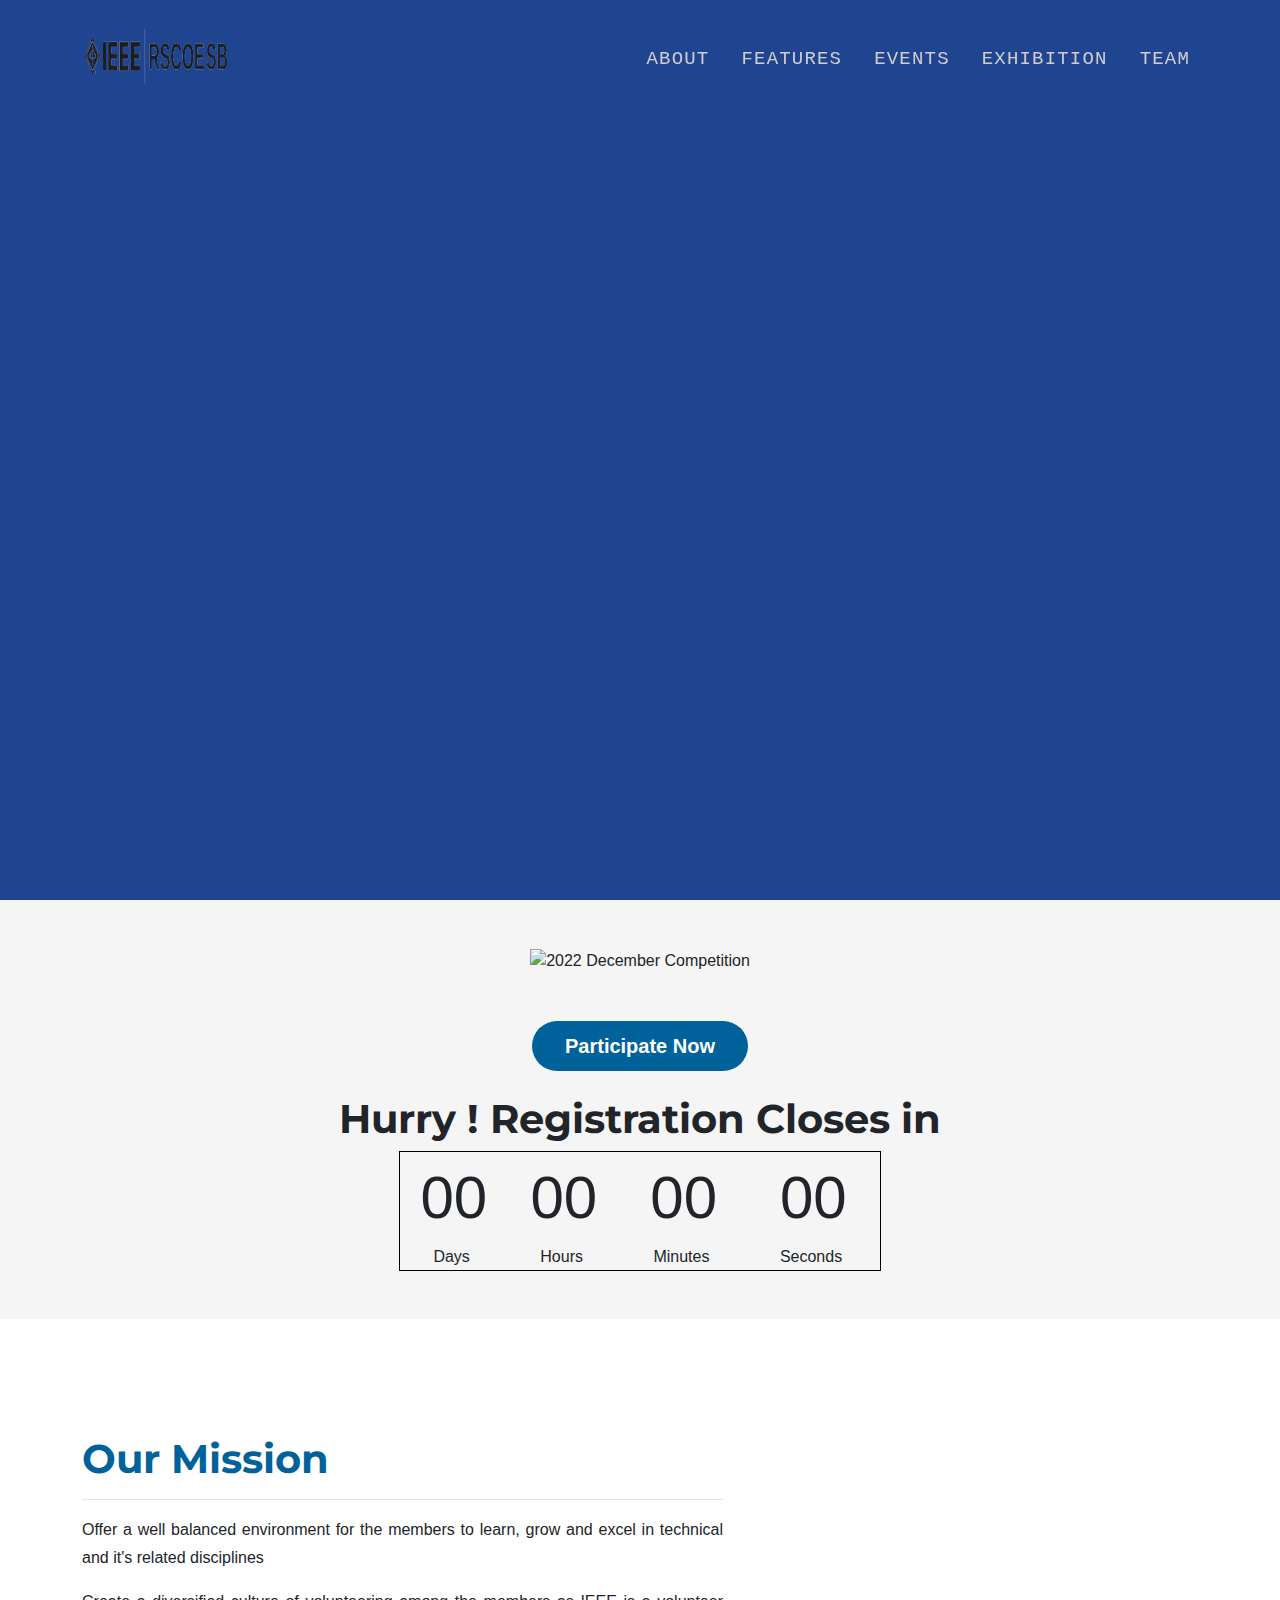
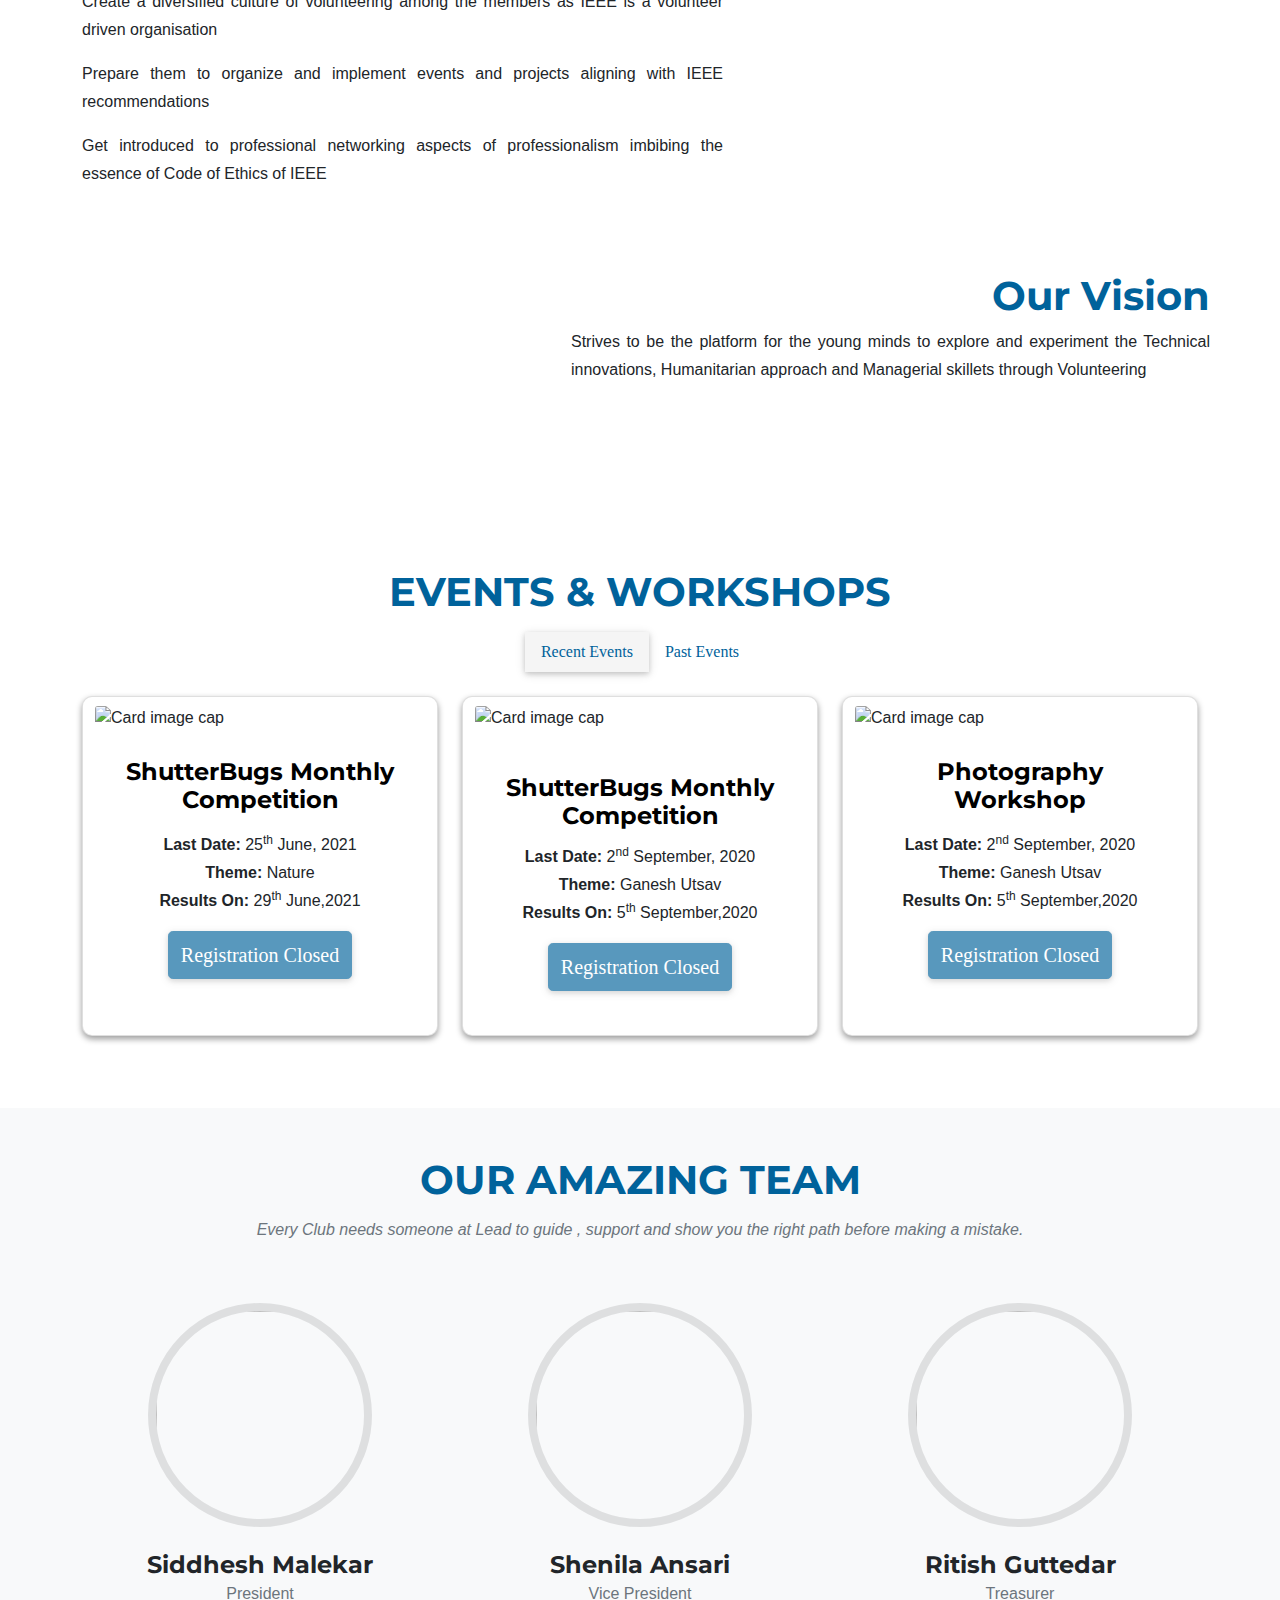
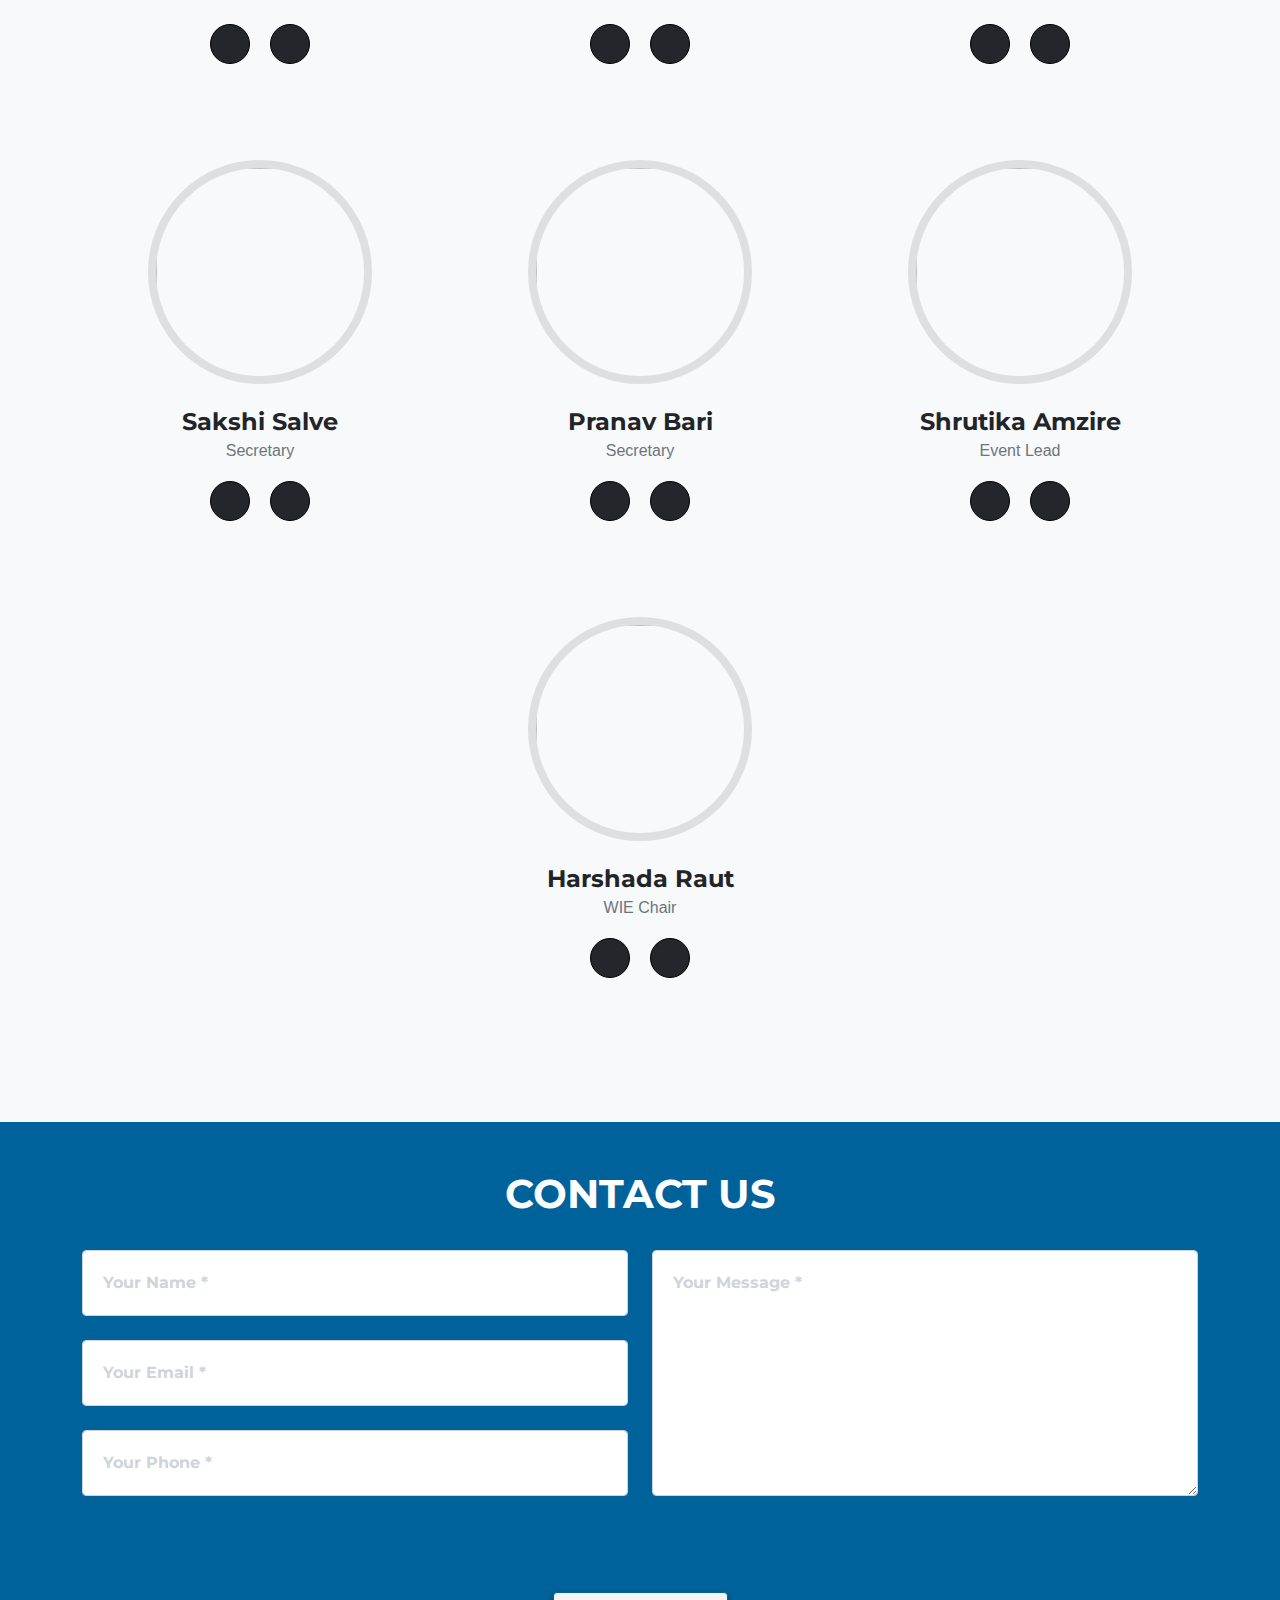
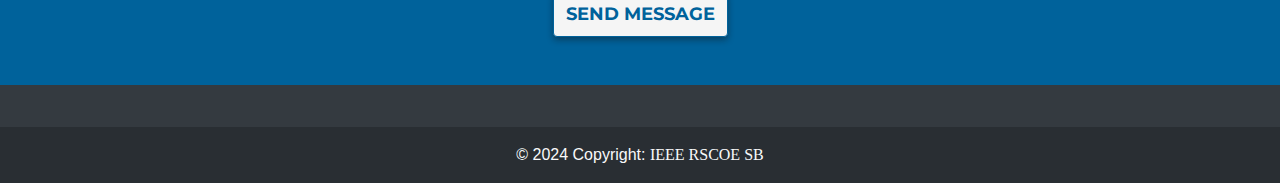
==== index.html @ 5c46b55c "fix: adjusted the partical,logo and the flyer css" ====
<!DOCTYPE html>
<html lang="en">

<head>
  <meta charset="utf-8" />
  <meta http-equiv="X-UA-Compatible" content="IE-edge,chrome=1" />
  <meta name="viewport" content="width=device-width, initial-scale=1.0, maximum-scale=1.0, user-scalable=no" />
  <!--meta name="viewport" content="width=device-width, initial-scale=1, shrink-to-fit=yes" /-->
  <meta name="description" content="" />
  <meta name="author" content="" />
  <title>IEEE RSCOE SB</title>

  <link rel="icon" type="image/x-icon" href="" />
  <!-- Font Awesome icons (free version)-->
  <script src="https://use.fontawesome.com/releases/v5.13.0/js/all.js" crossorigin="anonymous"></script>
  <!-- Google fonts-->
  <link href="https://fonts.googleapis.com/css?family=Montserrat:400,700,900" rel="stylesheet" type="text/css" />
  <!--link href="https://fonts.googleapis.com/css?family=Droid+Serif:400,700,400italic,700italic" rel="stylesheet" type="text/css" /-->
  <!--link href="https://fonts.googleapis.com/css?family=Roboto+Slab:400,100,300,700" rel="stylesheet" type="text/css" /-->
  <!--link href="https://fonts.googleapis.com/css?family=Poppins:100,300,400,700,400italic,700italic" rel='stylesheet' type="text/css" /-->
  <link href="https://fonts.googleapis.com/css?family=Raleway::100,300,400,700,400italic,700italic" rel='stylesheet'>
  <!-- Core theme CSS (includes Bootstrap)-->
  <link href="css/styles.css" rel="stylesheet" />

</head>

<body id="page-top">
  <!-- Navigation-->
  <nav class="navbar navbar-expand-lg navbar-dark fixed-top" id="mainNav">
    <div class="container">
      <div style="">
        <a class="navbar-brand js-scroll-trigger fade-in-left" href="#page-top">
            <img src="assets/img/logos/IEEE_RSCOE_SB_Black.png" alt="SB Logo" style="padding: 0; margin: 0; max-width: 150px; max-height: 60px;" />
        </a>
    </div>
    
    
      <button class="navbar-toggler navbar-toggler-right fade-in-right" type="button" data-toggle="collapse"
        data-target="#navbarResponsive" aria-controls="navbarResponsive" aria-expanded="false"
        aria-label="Toggle navigation">
        Menu
        <i class="fas fa-bars ml-1"></i>
      </button>
      <div class="collapse navbar-collapse fade-in-right" id="navbarResponsive">
        <ul class="navbar-nav text-uppercase ml-auto">
          <li class="nav-item"><a class="nav-link js-scroll-trigger" href="#about">About</a></li>
          <li class="nav-item"><a class="nav-link js-scroll-trigger" href="#features">Features</a></li>
          <li class="nav-item"><a class="nav-link js-scroll-trigger" href="#events">Events</a></li>
          <li class="nav-item"><a class="nav-link js-scroll-trigger" href="gallery.html">Exhibition</a></li>
          <li class="nav-item"><a class="nav-link js-scroll-trigger" href="#team">Team</a></li>
        </ul>
      </div>
    </div>
  </nav>

  <!-- particles.js container -->


  <!-- particles.js lib - https://github.com/VincentGarreau/particles.js -->
  <script src="http://cdn.jsdelivr.net/particles.js/2.0.0/particles.min.js"></script> <!-- stats.js lib -->
  <div id="particles-js" style="width: 100vw; height: 100vh;">
    <!-- This Text will be in the Center of the Homepage and Make Animation plus Responsiveness -->
    <!-- <h2>IEEE RSCOE SB</h2> -->
  </div> <!--stats - count particles -->


  <!-- Masthead-->
  <header class="masthead">
    <div id="carouselExampleIndicators" class="carousel slide" data-ride="carousel" data-interval="5000"
      data-pause="false">
      <!-- <ol class="carousel-indicators">
        <li data-target="#carouselExampleIndicators" data-slide-to="0" class="active"></li>
        <li data-target="#carouselExampleIndicators" data-slide-to="1"></li>
        <li data-target="#carouselExampleIndicators" data-slide-to="2"></li>
        <li data-target="#carouselExampleIndicators" data-slide-to="3"></li> 
      </ol> -->
      <!-- <div class="carousel-inner" role="listbox"> -->
      <!-- Slide One - Set the background image for this slide in the line below -->
      <!-- <div class="carousel-item active" style="background-image: url(assets/img/SLider/WEBSITE\ Nature.png)">
                  <a href="https://www.instagram.com/shutterbugs.mitaoe"><div class="carousel-caption ">
                    <h2 class="display-4"> </h2>
                    <p class="lead"></p>
                    <div class="carousel-button">
                      <div class="vertical-horizontal-center">
                    <a href="https://forms.gle/V9eB2jb3Qw9MkkFr8" target="_blank"><button type="button1" class="btn btn-carousel">Participate Now</button></a>
                  </div> 
                  </div>
                    <p class="lead"></p>
                  </div></a>
                </div> -->
      <!-- Slide Two - Set the background image for this slide in the line below
         -->
      <!-- <div class="carousel-item active" style="background-image: url('assets/img/SLider/Slider\ 2.jpg') ">

          <a href="https://www.instagram.com/p/CE8tThRAcQn">
            <div class="carousel-caption">

              <h2 class="display-4-2"><br></h2>
              <p class="lead-2"></p>
            </div>
          </a>
        </div> -->

      <!-- Slide Three - Set the background image for this slide in the line below -->
      <!-- <div class="carousel-item" style="background-image: url('assets/img/SLider/Slider\ 1.jpg')">
          <div class="carousel-caption ">
            <h2 class="display-4-3"></h2>
            <p class="lead-3"></p>
          </div>
        </div>

       Slide Four - Set the background image for this slide in the line below 
        <div class="carousel-item" style="background-image: url('assets/img/SLider/Slider\ 4.jpg')">
          <div class="carousel-caption ">
            <h2 class="display-4-4"></h2>
            <p class="lead-4"></p>
          </div>
        </div>
      </div> -->
      <!-- <a class="carousel-control-prev" href="#carouselExampleIndicators" role="button" data-slide="prev">
          <span class="carousel-control-prev-icon" aria-hidden="true"></span>
          <span class="sr-only">Previous</span>
        </a>
        <a class="carousel-control-next" href="#carouselExampleIndicators" role="button" data-slide="next">
          <span class="carousel-control-next-icon" aria-hidden="true"></span>
          <span class="sr-only">Next</span>
        </a> -->
      <!-- </div> -->
  </header>
  <!-- DIWALI COMPETITION - -->
  <!-- <section class="page-section fadein" style="background-color:#F5F5F5;">
    <div class="container text-center">
      <h4>Diwali Photography Competition</h4>
      <blockquote style="color:#000000"><q>Capturing the lights of these beautiful nights</q></blockquote>
      <a target="_blank" href="https://forms.gle/6LRMsxZ4y8pJcyGy7"><button data-tf-medium="snippet"
          style="all:unset;font-family:Helvetica,Arial,sans-serif;display:inline-block;max-width:100%;white-space:nowrap;overflow:hidden;text-overflow:ellipsis;background-color:#FED136;color:#000000;font-size:20px;border-radius:25px;padding:0 33px;font-weight:bold;height:50px;cursor:pointer;line-height:50px;text-align:center;margin:0;text-decoration:none;">Participate
          Now</button></a>
    </div>

    <div class="container mt-3 text-center">
      <p>Last Date For Submission: 29th October 2022 </p>
    </div>
  </section> -->
  <!-- 2022 december competition-->
  <section class="page-section fadein" style="background-color:#F5F5F5;">
    <div class="container text-center">
      <img src="assets/img/Events/2022deccomp.png" alt="2022 December Competition" height="60%" width="50%"><br>
      <br><br>
      <a target="_blank" href="https://forms.gle/Yi6DaxUfUUQ7DuLP9"><button data-tf-medium="snippet"
          style="all:unset;font-family:Helvetica,Arial,sans-serif;display:inline-block;max-width:100%;white-space:nowrap;overflow:hidden;text-overflow:ellipsis;background-color:rgba(0, 98, 155);color:white;font-size:20px;border-radius:25px;padding:0 33px;font-weight:bold;height:50px;cursor:pointer;line-height:50px;text-align:center;margin:0;text-decoration:none;">Participate
          Now</button></a>
      <!DOCTYPE html>
      <html>

      <head>
        <title>timer</title>
      </head>

      <body>
        <br><br>
        <center>
          <h1>Hurry ! Registration Closes in</h1>
          <table style="border:1px solid black;text-align:center;">
            <tr style="font-size:60px;">
              <td id="days">
                <center>00</center>
              </td>
              <td id="hours">
                <center>00</center>
              </td>
              <td id="min">
                <center>00</center>
              </td>
              <td id="sec">
                <center>00</center>
              </td>
            </tr>
            <tr>
              <td>
                <center> &ensp;&ensp;&ensp;&ensp;Days &ensp;&ensp;&ensp;&ensp;</center>
              </td>
              <td>
                <center> &ensp;&ensp;&ensp;&ensp;Hours &ensp;&ensp;&ensp;&ensp;</center>
              </td>
              <td>
                <center> &ensp;&ensp;&ensp;&ensp;Minutes &ensp;&ensp;&ensp;&ensp;</center>
              </td>
              <td>
                <center> &ensp;&ensp;&ensp;&ensp;Seconds &ensp;&ensp;&ensp;&ensp;</center>
              </td>
            </tr>
          </table>

        </center>

        <script type="text/javascript">
          var x = new Date();
          var y = x.getTime();
          var t;
          t = x.getTime();
          console.log("Time :- ", t);
          var total = y + t.getTime();
          window.onload = function () {
            count('count');
          }
          function count() {
            var now = new Date();
            var currentTime = now.getTime();

            var diff = total - currentTime;
            var s = Math.floor(diff / 1000);
            var m = Math.floor(s / 60);
            var h = Math.floor(m / 60);
            var d = Math.floor(h / 24);

            h = h % 24;
            m = m % 60;
            s = s % 60;

            h = (h < 10) ? "0" + h : h;
            m = (m < 10) ? "0" + m : m;
            s = (s < 10) ? "0" + s : s;
            d = (d < 10) ? "0" + d : d;

            document.getElementById("days").innerHTML = d;
            document.getElementById("hours").innerHTML = h;
            document.getElementById("min").innerHTML = m;
            document.getElementById("sec").innerHTML = s;
            setTimeout(count, 1000);
          }
          count();
        </script>

      </body>

      </html>
    </div>
  </section>

  <!-- About-->
  <section class="page-section fadein" id="about">
    <div class="container">
      <div class="row">
        <div class="col-md-7">

          <h1 class='text-success'>Our Mission</h1>
          <hr>
          <p>Offer a well balanced environment for the members to learn, grow and excel in technical and it's related
            disciplines</p>
          <p>Create a diversified culture of volunteering among the members as IEEE is a volunteer driven organisation
          </p>
          <p>Prepare them to organize and implement events and projects aligning with IEEE recommendations</p>
          <p>
            Get introduced to professional networking aspects of professionalism imbibing the essence of Code of Ethics
            of IEEE
          </p>
        </div>
        <div class="col-md-5">
          <img class="camera-img" src="assets/img/about/people-and-camera.png" alt="">
        </div>

        <div class="col-md-vission">
          <h1 style="    color: #00629b !important;">Our Vision</h1>
          <hr>
          <p>Strives to be the platform for the young minds to explore and experiment the Technical innovations,
            Humanitarian approach and Managerial skillets through Volunteering</p>
        </div>
        <div class="col-md-vission-pic">
          <img class="camera-img" src="assets/img/about/people-and-camera.png" alt="">
        </div>



      </div>
    </div>
  </section>

  <!--<section class="page-section" id="about">
            <div class="container">
                <div class="text-center">
                    <h2 class="section-heading text-uppercase">About Us</h2>
                    <h3 class="section-subheading text-muted">Lorem ipsum dolor sit amet consectetur.</h3>
                </div>
                <ul class="timeline">
                    <li>
                        <div class="timeline-image"><img class="rounded-circle img-fluid" src="assets/img/about/1.jpg" alt="" /></div>
                        <div class="timeline-panel">
                            <div class="timeline-heading">
                                <h4>2009-2011</h4>
                                <h4 class="subheading">Our Humble Beginnings</h4>
                            </div>
                            <div class="timeline-body"><p class="text-muted">Lorem ipsum dolor sit amet, consectetur adipisicing elit. Sunt ut voluptatum eius sapiente, totam reiciendis temporibus qui quibusdam, recusandae sit vero unde, sed, incidunt et ea quo dolore laudantium consectetur!</p></div>
                        </div>
                    </li>
                    <li class="timeline-inverted">
                        <div class="timeline-image"><img class="rounded-circle img-fluid" src="assets/img/about/2.jpg" alt="" /></div>
                        <div class="timeline-panel">
                            <div class="timeline-heading">
                                <h4>March 2011</h4>
                                <h4 class="subheading">An Agency is Born</h4>
                            </div>
                            <div class="timeline-body"><p class="text-muted">Lorem ipsum dolor sit amet, consectetur adipisicing elit. Sunt ut voluptatum eius sapiente, totam reiciendis temporibus qui quibusdam, recusandae sit vero unde, sed, incidunt et ea quo dolore laudantium consectetur!</p></div>
                        </div>
                    </li>
                    <li>
                        <div class="timeline-image"><img class="rounded-circle img-fluid" src="assets/img/about/3.jpg" alt="" /></div>
                        <div class="timeline-panel">
                            <div class="timeline-heading">
                                <h4>December 2012</h4>
                                <h4 class="subheading">Transition to Full Service</h4>
                            </div>
                            <div class="timeline-body"><p class="text-muted">Lorem ipsum dolor sit amet, consectetur adipisicing elit. Sunt ut voluptatum eius sapiente, totam reiciendis temporibus qui quibusdam, recusandae sit vero unde, sed, incidunt et ea quo dolore laudantium consectetur!</p></div>
                        </div>
                    </li>
                    <li class="timeline-inverted">
                        <div class="timeline-image"><img class="rounded-circle img-fluid" src="assets/img/about/4.jpg" alt="" /></div>
                        <div class="timeline-panel">
                            <div class="timeline-heading">
                                <h4>July 2014</h4>
                                <h4 class="subheading">Phase Two Expansion</h4>
                            </div>
                            <div class="timeline-body"><p class="text-muted">Lorem ipsum dolor sit amet, consectetur adipisicing elit. Sunt ut voluptatum eius sapiente, totam reiciendis temporibus qui quibusdam, recusandae sit vero unde, sed, incidunt et ea quo dolore laudantium consectetur!</p></div>
                        </div>
                    </li>
                    <li class="timeline-inverted">
                        <div class="timeline-image">
                            <h4>
                                Be Part
                                <br />
                                Of Our
                                <br />
                                Story!
                            </h4>
                        </div>
                    </li>
                </ul>
            </div>
        </section>-->


  <!-- Events and Workshops-->
  <section class="page-section" id="events">
    <div class="container">
      <div class="text-center">
        <h2 class="section-heading text-uppercase">events & workshops</h2>
        <!-- If you add some heading -->
      </div>


      <ul class="nav justify-content-center md-pills pills-secondary">
        <!-- <li class="nav-item">
              <a class="nav-link active" data-toggle="tab" href="#panel11" role="tab">Trending Events</a>
            </li> -->
        <li class="nav-item">
          <a class="nav-link active" data-toggle="tab" href="#panel12" role="tab">Recent Events</a>
        </li>
        <li class="nav-item">
          <a class="nav-link" data-toggle="tab" href="#panel13" role="tab">Past Events</a>
        </li>
      </ul>

      <!-- <ul class="nav justify-content-center md-pills  pills-peach-gradient">
            <li class="nav-item">
              <a class="nav-link active" data-toggle="tab" href="#panel40" role="tab">Blogger</a>
            </li>
            <li class="nav-item">
              <a class="nav-link" data-toggle="tab" href="#panel41" role="tab">Designer</a>
            </li>
            <li class="nav-item">
              <a class="nav-link" data-toggle="tab" href="#panel42" role="tab">Photographer</a>
            </li> -->

      <!-- Tab panels -->
      <div class="tab-content pt-0">
        <!-- TODO Add On Going Events Here -->
        <!--Panel 1-->
        <!-- <div class="tab-pane fade in show active " id="panel11" role="tabpanel">
                <br>
              <div class="card mb-3" >
                <div class="row no-gutters">
                  <div class="col-md-6">
                    <img src="assets/img/Events/THEME-NATURE.jpg" class="card-img" alt="...">
                  </div>
                  <div class="col-md-6">
                    <div class="card-body">
                      <h2 class="card-title text-uppercase"><strong> ShutterBugs Monthly Competition <br> </strong></h2>
                      <p></p>
                      <p class="card-text-events" style="text-align: center;"> <h4><b>Theme: Nature</b></h4><br>Hola Photography Enthusiasts!
                        Hope you all are safe, but everyone's definitely feeling bored with current monotonous life. 
                        We, Shutterbugs MITAOE Club bring you a  theme based photography competition themed "NATURE"<br><br>
                        <b>Rules for Participating :</b><br>
                        
                        1. Photo(s) must be clicked by you.<br>
                        2. Try not to copy anyone else's concept / idea.<br>
                        3. Maximum 2 entries are allowed<br>
                        4. The picture submitted by the participant should be more than 1MB.<br>
                        5. You can use any post processing software like Adobe Lightroom ( PC / Mobile ), Snapseed, PicsArt etc.<br>
                        6. MANIPULATION OF THE PICTURE WITH EXTRA PNGs OR ANYTHING SIMILAR TO IT IS PROHIBITED.<br>
                        7. The Last date for submitting the photographs is 25th July, 2021 till 11:59 PM.<br>
                        8. If you fail to comply with the rules mentioned above, your entry will be disqualified from the competition. <br><br>  </p>
                      <p class="card-text-events">
                          <p></p>
                          <strong> Last Date:</strong> 25<sup>th</sup> June, 2021<br>
                          <strong>Theme:</strong> Ganesh Utsav<br>
                        <strong>Results On:</strong> 29<sup>th</sup> June,2021 <br>
                        <p></p>
                      </p>
                        <a href="https://forms.gle/V9eB2jb3Qw9MkkFr8" class="btn btn-primary btn-lg float-center disabled">Registration Closed</a><br>
                        
                    </div>
                  </div>
                </div>
              </div>
            </div> -->


        <!--Panel 2-->
        <div class="tab-pane fade in show active" id="panel12" role="tabpanel">
          <br>
          <!-- Card deck -->
          <div class="card-deck">

            <div class="card mb-4">

              <!--Card image-->
              <div class="view overlay">
                <img class="card-img-top" src="assets/img/Events/THEME-NATURE.jpg" alt="Card image cap">
                <a href="#!">
                  <div class="mask rgba-white-slight"></div>
                </a>
              </div>

              <!--Card content-->
              <div class="card-body">

                <!--Title-->
                <h4 class="card-title text-center">ShutterBugs Monthly Competition</h4>
                <!--Text-->
                <p>
                <p class="card-texts text-center"><strong> Last Date:</strong> 25<sup>th</sup> June, 2021<br>
                  <strong>Theme:</strong> Nature <br>
                  <strong>Results On:</strong> 29<sup>th</sup> June,2021 <br>
                </p>
                <p></p>
                <p><a href="link" class="btn btn-primary btn-lg float-center disabled">Registration Closed</a>
                  <!--<a href="" target="_blank" class="button">Register</a>-->
                </p>
              </div>

            </div>

            <!-- Card -->
            <div class="card mb-4">

              <!--Card image-->
              <div class="view overlay">
                <img class="card-img-top" src="assets/img/Events/Ganpati Utsav Flyer.jpg" alt="Card image cap">
                <a href="#!">
                  <div class="mask rgba-white-slight"></div>
                </a>
              </div>

              <!--Card content-->
              <div class="card-body">

                <!--Title-->
                <p>

                </p>
                <h4 class="card-title text-center">ShutterBugs Monthly Competition</h4>
                <!--Text-->
                <p class="card-texts text-center"><strong> Last Date:</strong> 2<sup>nd</sup> September, 2020<br>
                  <strong>Theme:</strong> Ganesh Utsav <br>
                  <strong>Results On:</strong> 5<sup>th</sup> September,2020 <br>
                </p>
                <p></p>
                <p><a href="link" class="btn btn-primary btn-lg float-center disabled">Registration Closed</a>
                  <!--<a href="" target="_blank" class="button">Register</a>-->
                </p>
                <!-- Provides extra visual weight and identifies the primary action in a set of buttons -->

              </div>

            </div>
            <!-- Card -->

            <!-- Card -->
            <div class="card mb-4">

              <!--Card image-->
              <div class="view overlay">
                <img class="card-img-top" src="assets/img/Events/MINIWORKSHOP123.jpg" alt="Card image cap">
                <a href="#!">
                  <div class="mask rgba-white-slight"></div>
                </a>
              </div>

              <!--Card content-->
              <div class="card-body">

                <!--Title-->
                <h4 class="card-title text-center">Photography Workshop</h4>
                <!--Text-->
                <p>
                <p class="card-texts text-center"><strong> Last Date:</strong> 2<sup>nd</sup> September, 2020<br>
                  <strong>Theme:</strong> Ganesh Utsav <br>
                  <strong>Results On:</strong> 5<sup>th</sup> September,2020 <br>
                </p>
                <p></p>
                <p><a href="link" class="btn btn-primary btn-lg float-center disabled">Registration Closed</a>
                  <!--<a href="" target="_blank" class="button">Register</a>-->
                </p>
              </div>

            </div>

          </div>
          <!-- Card deck -->

        </div>
        <!--/.Panel 2-->

        <!--Panel 3-->
        <div class="tab-pane fade" id="panel13" role="tabpanel">
          <br>
          <!-- Card deck -->
          <div class="card-deck">

            <!-- Card -->
            <div class="card mb-4">

              <!--Card image-->
              <div class="view overlay">
                <img class="card-img img-fluid" src="assets/img/Events/Ganpati Utsav Flyer.jpg" alt="Card image cap">
                <a href="#!">
                  <div class="mask rgba-white-slight"></div>
                </a>
              </div>

              <!--Card content-->
              <div class="card-body">

                <!--Title-->
                <p>

                </p>
                <h4 class="card-title text-center">ShutterBugs Monthly Competition</h4>
                <!--Text-->
                <p class="card-text text-center"><strong> Last Date:</strong> 2<sup>nd</sup> September, 2020<br>
                  <strong>Theme:</strong> Ganesh Utsav <br>
                  <strong>Results On:</strong> 5<sup>th</sup> September,2020 <br>
                </p>
                <p></p>
                <p><a href="link" class="btn btn-primary btn-lg float-center disabled">Registration Closed</a>
                  <!--<a href="" target="_blank" class="button">Register</a>-->
                </p>
                <!-- Provides extra visual weight and identifies the primary action in a set of buttons -->

              </div>

            </div>


            <!-- Card -->
            <div class="card mb-4">

              <!--Card image-->
              <div class="view overlay">
                <img class="card-img-top" src="assets/img/Events/MINIWORKSHOP123.jpg" alt="Card image cap">
                <a href="#!">
                  <div class="mask rgba-white-slight"></div>
                </a>
              </div>

              <!--Card content-->
              <div class="card-body">

                <!--Title-->
                <h4 class="card-title text-center">Photography Workshop</h4>
                <!--Text-->
                <p>
                <p class="card-text text-center"><strong> Last Date:</strong> 2<sup>nd</sup> September, 2020<br>
                  <strong>Theme:</strong> Ganesh Utsav <br>
                  <strong>Results On:</strong> 5<sup>th</sup> September,2020 <br>
                </p>
                <p></p>
                <p><a href="link" class="btn btn-primary btn-lg float-center disabled">Registration Closed</a>
                  <!--<a href="" target="_blank" class="button">Register</a>-->
                </p>
              </div>

            </div>
            <!-- Card -->

            <!-- Card -->
            <div class="card mb-4">

              <!--Card image-->
              <div class="view overlay">
                <img class="card-img-top" src="assets/img/Events/sb-marathi-competition231456897654321654789546321.jpg"
                  alt="Card image cap">
                <a href="#!">
                  <div class="mask rgba-white-slight"></div>
                </a>
              </div>

              <!--Card content-->
              <div class="card-body">

                <!--Title-->
                <h4 class="card-title text-center">Mai Marathi</h4>
                <!--Text-->
                <p class="card-text text-center"><strong> Last Date:</strong> 2<sup>nd</sup> September, 2020<br>
                  <strong>Theme:</strong> Ganesh Utsav <br>
                  <strong>Results On:</strong> 5<sup>th</sup> September,2020 <br>
                </p>
                <p></p>
                <p><a href="link" class="btn btn-primary btn-lg float-center disabled">Registration Closed</a>
                  <!--<a href="" target="_blank" class="button">Register</a>-->
                </p>

              </div>

            </div>
            <!-- Card -->

          </div>
          <!-- Card deck -->

        </div>
        <!--/.Panel 3-->






        <!--<div class="row text-center">
                    <div class="col-md-4">
                        <span class="fa-stack fa-4x">
                            <i class="fas fa-circle fa-stack-2x text-primary"></i>
                            <i class="fas fa-shopping-cart fa-stack-1x fa-inverse"></i>
                        </span>
                        <h4 class="my-3">E-Commerce</h4>
                        <p class="text-muted">Lorem ipsum dolor sit amet, consectetur adipisicing elit. Minima maxime quam architecto quo inventore harum ex magni, dicta impedit.</p>
                    </div>
                    <div class="col-md-4">
                        <span class="fa-stack fa-4x">
                            <i class="fas fa-circle fa-stack-2x text-primary"></i>
                            <i class="fas fa-laptop fa-stack-1x fa-inverse"></i>
                        </span>
                        <h4 class="my-3">Responsive Design</h4>
                        <p class="text-muted">Lorem ipsum dolor sit amet, consectetur adipisicing elit. Minima maxime quam architecto quo inventore harum ex magni, dicta impedit.</p>
                    </div>
                    <div class="col-md-4">
                        <span class="fa-stack fa-4x">
                            <i class="fas fa-circle fa-stack-2x text-primary"></i>
                            <i class="fas fa-lock fa-stack-1x fa-inverse"></i>
                        </span>
                        <h4 class="my-3">Web Security</h4>
                        <p class="text-muted">Lorem ipsum dolor sit amet, consectetur adipisicing elit. Minima maxime quam architecto quo inventore harum ex magni, dicta impedit.</p>
                    </div>
                </div>
            </div>
        </section>-->
      </div>
  </section>

  <!-- Exibhition--
         <div class="py-5">
            <div class="container">
                <div class="row">
                    <div class="col-md-3 col-sm-6 my-3">
                        <a href="#!"><img class="img-fluid d-block mx-auto" src="assets/img/logos/envato.jpg" alt="" /></a>
                    </div>
                    <div class="col-md-3 col-sm-6 my-3">
                        <a href="#!"><img class="img-fluid d-block mx-auto" src="assets/img/logos/designmodo.jpg" alt="" /></a>
                    </div>
                    <div class="col-md-3 col-sm-6 my-3">
                        <a href="#!"><img class="img-fluid d-block mx-auto" src="assets/img/logos/themeforest.jpg" alt="" /></a>
                    </div>
                    <div class="col-md-3 col-sm-6 my-3">
                        <a href="#!"><img class="img-fluid d-block mx-auto" src="assets/img/logos/creative-market.jpg" alt="" /></a>
                    </div>
                </div>
            </div>
        </div>-->

  <!-- Team-->
  <section class="page-section bg-light" id="team">
    <div class="container">
      <div class="text-center">
        <h2 class="section-heading text-uppercase">Our Amazing Team</h2>
        <h3 class="section-subheading text-muted">Every Club needs someone at Lead to guide , support and show you
          the
          right path before making a mistake.</h3>
      </div>
      <div class="row">
        <div class="col-lg-4">
          <div class="team-member">
            <img class="mx-auto rounded-circle" src="assets/img/team/siddhesh_1.jpg" alt="" />
            <h4>Siddhesh Malekar</h4>
            <p class="text-muted">President</p>
            <a class="btn btn-dark btn-social mx-2"
              href="https://www.linkedin.com/in/siddhesh-malekar-516b6221b?utm_source=share&utm_campaign=share_via&utm_content=profile&utm_medium=android_app"><i
                class="fab fa-linkedin-in"></i></a>
            <a class="btn btn-dark btn-social mx-2"
              href="https://www.instagram.com/siddhesh7531?igsh=dTV3MmNweG5mbWEw"><i class="fab fa-instagram"></i></a>
          </div>
        </div>
        <div class="col-lg-4">
          <div class="team-member">
            <!-- president -->
            <img class="mx-auto rounded-circle" src="assets/img/team/Shenila_1.png" alt="" />
            <h4>Shenila Ansari</h4>
            <p class="text-muted">Vice President</p>
            <a class="btn btn-dark btn-social mx-2"
              href="https://www.instagram.com/shenilaaaa?igsh=MXYxbXQ2aTRhZzUwcw=="><i class="fab fa-instagram"></i></a>

            <a class="btn btn-dark btn-social mx-2"
              href="https://www.linkedin.com/in/shenila-ansari-652b24250?utm_source=share&utm_campaign=share_via&utm_content=profile&utm_medium=android_app"><i
                class="fab fa-linkedin-in"></i></a>
          </div>
        </div>

        <div class="col-lg-4">
          <div class="team-member">
            <!-- vice president -->
            <img class="mx-auto rounded-circle" src="assets/img/team/Ritish_1.jpg" alt="" />
            <h4>Ritish Guttedar</h4>
            <p class="text-muted">Treasurer</p>

            <a class="btn btn-dark btn-social mx-2" href="https://www.instagram.com/rbguttedar?igsh=bG10MjF4YTAyYXY2"><i
                class="fab fa-instagram"></i></a>

            <a class="btn btn-dark btn-social mx-2"
              href="https://www.linkedin.com/in/rbguttedar?utm_source=share&utm_campaign=share_via&utm_content=profile&utm_medium=android_app"><i
                class="fab fa-linkedin-in"></i></a>
          </div>
        </div>
      </div>
      <div class="row">
        <div class="col-lg">
          <div class="team-member">
            <!-- Treasurer -->
            <img class="mx-auto rounded-circle" src="assets/img/team/Sakshi_1.png" alt="" />
            <h4>Sakshi Salve</h4>
            <p class="text-muted">Secretary</p>

            <a class="btn btn-dark btn-social mx-2"
              href="https://www.linkedin.com/in/sakshi-salve?utm_source=share&utm_campaign=share_via&utm_content=profile&utm_medium=android_app"><i
                class="fab fa-linkedin-in"></i></a>

            <a class="btn btn-dark btn-social mx-2"
              href="https://www.instagram.com/s_sakshiiii_?igsh=MTQ5cW9kNTFqZ3l2aQ=="><i
                class="fab fa-instagram"></i></a>

          </div>
        </div>
        <div class="col-lg">
          <div class="team-member">
            <!-- Secretary -->
            <img class="mx-auto rounded-circle" src="assets/img/team/Pranav_1.png" alt="" />
            <h4>Pranav Bari</h4>
            <p class="text-muted">Secretary</p>
            <a class="btn btn-dark btn-social mx-2"
              href="https://www.instagram.com/pranavbari9797?utm_source=qr&igsh=NHFnOHZpbWY1bXY3"><i
                class="fab fa-instagram"></i></a>

            <a class="btn btn-dark btn-social mx-2"
              href="https://www.linkedin.com/in/pranav-bari-5a4156200?utm_source=share&utm_campaign=share_via&utm_content=profile&utm_medium=android_app"><i
                class="fab fa-linkedin-in"></i></a>
          </div>
        </div>

        <div class="col-lg">
          <div class="team-member">
            <!-- Secretary -->
            <img class="mx-auto rounded-circle" src="assets/img/team/Shrutika_1.png" alt="" />
            <h4>Shrutika Amzire</h4>
            <p class="text-muted">Event Lead</p>
            <a class="btn btn-dark btn-social mx-2" href="https://www.instagram.com/shrutika_amzire/"><i
                class="fab fa-instagram"></i></a>

            <a class="btn btn-dark btn-social mx-2"
              href="https://www.linkedin.com/in/shrutika-amzire-128387249?utm_source=share&utm_campaign=share_via&utm_content=profile&utm_medium=android_app"><i
                class="fab fa-linkedin-in"></i></a>

          </div>
        </div>
      </div>
      <div class="row">
        <div class="col-lg">
          <div class="team-member">
            <!-- Event Lead-->
            <img class="mx-auto rounded-circle" src="assets/img/team/Harshda_1.jpg" alt="" />
            <h4>Harshada Raut</h4>
            <p class="text-muted">WIE Chair</p>
            <a class="btn btn-dark btn-social mx-2" href="https://www.instagram.com/a_jpeg_soul/"><i
                class="fab fa-instagram"></i></a>

            <a class="btn btn-dark btn-social mx-2"
              href="https://www.linkedin.com/in/harshada-raut-a643aa251?utm_source=share&utm_campaign=share_via&utm_content=profile&utm_medium=android_app"><i
                class="fab fa-linkedin-in"></i></a>
          </div>
        </div>


        <!-- // EXTRA MEMBERS  
        If you want to add member then this comment will be uncomment
          <div class="col-lg">
            <div class="team-member">
            
              <img class="mx-auto rounded-circle" src="new/Aditya_Goutam1.jpg" alt="" />
              <h4>Harshada Raut</h4>
              <p class="text-muted">WIE Chair</p>
              <a class="btn btn-dark btn-social mx-2" href="https://www.instagram.com/a_jpeg_soul/"><i
                  class="fab fa-instagram"></i></a>

              <a class="btn btn-dark btn-social mx-2"
                href="https://www.linkedin.com/in/harshada-raut-a643aa251?utm_source=share&utm_campaign=share_via&utm_content=profile&utm_medium=android_app"><i
                  class="fab fa-linkedin-in"></i></a>
            </div>
          </div>
        </div>

      <div class="row">
        <div class="col-lg">
          <div class="team-member">

            <img class="mx-auto rounded-circle" src="new/Ruchish_Pakhare.jpg" alt="" />
            <h4>Ruchish</h4>
            <p class="text-muted">Graphics Designer</p>
            <a class="btn btn-dark btn-social mx-2" href="https://www.instagram.com/ruchishpakhare/"><i
                class="fab fa-instagram"></i></a>
            <a class="btn btn-dark btn-social mx-2" href="https://in.linkedin.com/in/ruchish-pakhare-605374219"><i
                class="fab fa-linkedin-in"></i></a>
          </div>
        </div>
        <div class="col-lg">
          <div class="team-member">

            <img class="mx-auto rounded-circle" src="new/Jenish_Panchal.jpg" alt="" />
            <h4>Jenish Panchal</h4>
            <p class="text-muted">Social Media Manager</p>
            <a class="btn btn-dark btn-social mx-2" href="https://www.instagram.com/jenishh11/"><i
                class="fab fa-instagram"></i></a>
          </div>
        </div>
      </div>
      <div class="row">
        <div class="col-lg">
          <div class="team-member">
            <img class="mx-auto rounded-circle" src="new/Vedant_Lachake1.jpeg" alt="VedantLachake" />
            <h4>Vedant Lachake</h4>
            <p class="text-muted">Mentor</p>
            <a class="btn btn-dark btn-social mx-2" href="https://twitter.com/lachake_vedant?s=09"><i
                class="fab fa-twitter"></i></a>
            <a class="btn btn-dark btn-social mx-2" href="https://www.behance.net/vedantlachake"><i
                class="fab fa-behance"></i></a>
            <a class="btn btn-dark btn-social mx-2" href="https://www.instagram.com/_magic.lens/"><i
                class="fab fa-instagram"></i></a>
          </div>
        </div>
        <div class="col-lg">
          <div class="team-member">
            <img class="mx-auto rounded-circle" src="assets/img/team/Rutwik.jpg" alt="" />
            <h4>Rutwik Deshmukh</h4>
            <p class="text-muted">Mentor</p>
            <a class="btn btn-dark btn-social mx-2" href="https://twitter.com/__rutwik?s=09"><i
                class="fab fa-twitter"></i></a>
            <a class="btn btn-dark btn-social mx-2" href="https://www.facebook.com/rutwik.deshmukh.16"><i
                class="fab fa-facebook-f"></i></a>
            <a class="btn btn-dark btn-social mx-2" href="https://instagram.com/rutwinkk/"><i
                class="fab fa-instagram"></i></a>
          </div>
        </div>
      </div> -->

        <!-- <div class="row">
        <div class="col-lg-8 mx-auto text-center">
          <p class="large text-muted"> The Club has got amazing photographer as well as faculty coordinator Mr. Amol
            Kapse . He has been constantly supportive since the founding of the Club.
          </p>
        </div>
      </div> -->

  </section>


  <!-- Contact -->
  <section class="page-section" id="contact">
    <div class="container">
      <div class="text-center">
        <h2 class="section-heading text-uppercase" style="color: white;">Contact Us</h2>

      </div>
      <form id="contactForm" action="mailto:harshalbhangale90@gmail.com" method="post" enctype="text/plain">
        <div class="row align-items-stretch mb-5">
          <div class="col-md-6">
            <div class="form-group">
              <input class="form-control" id="name" type="text" placeholder="Your Name *" required="required"
                data-validation-required-message="Please enter your name." />
              <p class="help-block text-danger"></p>
            </div>
            <div class="form-group">
              <input class="form-control" id="email" type="email" placeholder="Your Email *" required="required"
                data-validation-required-message="Please enter your email address." />
              <p class="help-block text-danger"></p>
            </div>
            <div class="form-group mb-md-0">
              <input class="form-control" id="phone" type="tel" placeholder="Your Phone *" required="required"
                data-validation-required-message="Please enter your phone number." />
              <p class="help-block text-danger"></p>
            </div>
          </div>
          <div class="col-md-6">
            <div class="form-group form-group-textarea mb-md-0">
              <textarea class="form-control" id="message" placeholder="Your Message *" required="required"
                data-validation-required-message="Please enter a message."></textarea>
              <p class="help-block text-danger"></p>
            </div>
          </div>
        </div>
        <div class="text-center">
          <div id="success"></div>
          <button class="btn btn-primary btn-xl text-uppercase" id="sendMessageButton" type="submit">Send
            Message</button>
        </div>
      </form>
    </div>
  </section>
  <!-- Footer-->
  <!-- <footer class="footer py-3 badge-dark">
    <div class="container">
      <div class="footrow">
        <div class="align-items-center">
          <div class="col-lg my-3 my-lg-0">
            <a class="btn btn-light btn-social mx-2" href="https://twitter.com/shutterbugsclub"><i
                class="fab fa-twitter"></i></a>

            <a class="btn btn-light btn-social mx-2"
              href="https://instagram.com/shutterbugs.mitaoe?igshid=qz6qbqw9c4p3"><i class="fab fa-instagram"></i></a>
            <a class="btn btn-light btn-social mx-2" href="https://www.youtube.com/channel/UC0QlgWQuo-bIJkvywyglZNw"><i
                class="fab fa-youtube"></i></a>
            <a class="btn btn-light btn-social mx-2" href="https://www.linkedin.com/company/shutterbugspc"><i
                class="fab fa-linkedin-in"></i></a>
            <a class="btn btn-light btn-social mx-2" href="https://t.me/joinchat/PTpYkRxznyCTJ87eNN0e7g"><i
                class="fab fa-telegram-plane"></i></a>
          </div>
        </div>
        <div class="col-lg pb-1">Copyright © ShutterBug MITAOE 2021</div>
      </div>
    </div>
  </footer> -->

  <footer class="text-center text-white" style="background-color: #343a40">
    <!-- Grid container -->
    <div class="container pt-2">
      <!-- Section: Social media -->
      <section class="mb-2" style="padding: 0;">
        <!-- Instagram -->
        <a class="btn btn-link btn-floating btn-lg text-light m-1" style="    font-size: 22px;
        color: white;"
          href="https://www.instagram.com/rscoe_ieee_sb?utm_source=ig_web_button_share_sheet&igsh=ZDNlZDc0MzIxNw%3D%3D"
          role="button" data-mdb-ripple-color="dark"><i class="fab fa-instagram"></i></a>

        <!-- Telegram // TO DO -->
        <a class="btn btn-link btn-floating btn-lg text-light m-1" style="    font-size: 22px;
        color: white;" href="https://t.me/joinchat/PTpYkRxznyCTJ87eNN0e7g" role="button"
          data-mdb-ripple-color="dark"><i class="fab fa-telegram-plane"></i></a>

        <!-- YouTube -->
        <a class="btn btn-link btn-floating btn-lg text-light m-1" style="    font-size: 22px;
        color: white;" href="https://www.youtube.com/@IEEE_RSCOE_SB" role="button" data-mdb-ripple-color="dark"><i
            class="fab fa-youtube"></i></a>

        <!-- Twitter // TO DO -->
        <a class="btn btn-link btn-floating btn-lg text-light m-1" style="    font-size: 22px;
        color: white;" href="https://twitter.com/shutterbugsclub" role="button" data-mdb-ripple-color="dark"><i
            class="fab fa-twitter"></i></a>

        <!-- Linkedin -->
        <a class="btn btn-link btn-floating btn-lg text-light m-1" style="    font-size: 22px;
        color: white;" href="https://www.linkedin.com/company/ieee-rscoe/" role="button"
          data-mdb-ripple-color="dark"><i class="fab fa-linkedin-in"></i></a>

      </section>
      <!-- Section: Social media -->
    </div>
    <!-- Grid container -->

    <!-- Copyright -->
    <div class="text-center text-light p-3" style="background-color: rgba(0, 0, 0, 0.2);">
      © 2024 Copyright:
      <a class="text-light" href="https://shutterbugsmitaoe.github.io/">IEEE RSCOE SB</a>
    </div>
    <!-- Copyright -->
  </footer>


  <!-- Bootstrap core JS-->
  <script src="https://cdnjs.cloudflare.com/ajax/libs/jquery/3.5.1/jquery.min.js"></script>
  <script src="https://stackpath.bootstrapcdn.com/bootstrap/4.5.0/js/bootstrap.bundle.min.js"></script>
  <!-- Third party plugin JS-->
  <script src="https://cdnjs.cloudflare.com/ajax/libs/jquery-easing/1.4.1/jquery.easing.min.js"></script>
  <!-- Contact form JS-->
  <script src="assets/mail/jqBootstrapValidation.js"></script>
  <script src="assets/mail/contact_me.js"></script>
  <!-- Core theme JS-->
  <script src="js/scripts.js"></script>
</body>

</html>
---- css/styles.css ----
@charset "UTF-8";

/*
* Start Bootstrap - Agency v6.0.2 (https://startbootstrap.com/template-overviews/agency)
* Copyright 2013-2020 Start Bootstrap
* Licensed under MIT (https://github.com/StartBootstrap/startbootstrap-agency/blob/master/LICENSE)
*/
/*
 * Bootstrap v4.5.0 (https://getbootstrap.com/)
 * Copyright 2011-2020 The Bootstrap Authors
 * Copyright 2011-2020 Twitter, Inc.
 * Licensed under MIT (https://github.com/twbs/bootstrap/blob/master/LICENSE)
 */
:root {
  --blue: #007bff;
  --indigo: #6610f2;
  --purple: #6f42c1;
  --pink: #e83e8c;
  --red: #dc3545;
  --orange: #fd7e14;
  --yellow: #fed136;
  --green: #28a745;
  --teal: #20c997;
  --cyan: #17a2b8;
  --white: #fff;
  --gray: #6c757d;
  --gray-dark: #343a40;
  --primary: #fed136;
  --secondary: #6c757d;
  --success: #28a745;
  --info: #17a2b8;
  --warning: #fed136;
  --danger: #dc3545;
  --light: #f8f9fa;
  --dark: #343a40;
  --breakpoint-xs: 0;
  --breakpoint-sm: 576px;
  --breakpoint-md: 768px;
  --breakpoint-lg: 992px;
  --breakpoint-xl: 1200px;
  --font-family-sans-serif: -apple-system, BlinkMacSystemFont, "Segoe UI", Roboto, "Helvetica Neue", Arial, "Noto Sans", sans-serif, "Apple Color Emoji", "Segoe UI Emoji", "Segoe UI Symbol", "Noto Color Emoji";
  --font-family-monospace: SFMono-Regular, Menlo, Monaco, Consolas, "Liberation Mono", "Courier New", monospace;
}

canvas {
  display: block;
  vertical-align: bottom;
}

/* ---- particles.js container ---- */
#particles-js {
  position: relative;
  display: block;
  width: 100%;
  height: 100%;
  background-color: #1F4591;
  /* background-image: url("https://in.pinterest.com/pin/718605684307884805/"); */
  background-repeat: no-repeat;
  background-size: cover;
  background-position: 50% 50%;
}

/* ---- stats.js ---- */
.count-particles {


  background: #000022;
  top: 48px;
  left: 0;
  width: 80px;
  color: #13e8e9;
  font-size: 0.8em;
  text-align: left;
  text-indent: 4px;
  line-height: 14px;
  padding-bottom: 2px;
  font-family: Helvetica, Arial, sans-serif;
  font-weight: bold;
}

.js-count-particles {
  font-size: 1.1em;
}

#stats,
.count-particles {
  -webkit-user-select: none;
  /* margin-top: 5px; */
  margin-left: 5px;
}

#stats {
  border-radius: 3px 3px 0 0;
  overflow: scroll;
}

.count-particles {
  border-radius: 0 0 3px 3px;
}

.head-home {}


/*//////////////////////////////////////////////////////////////////
[ FONT ]*/

@font-face {
  font-family: Poppins-Regular;
  src: url('../fonts/poppins/Poppins-Regular.ttf');
}

@font-face {
  font-family: Poppins-Medium;
  src: url('../fonts/poppins/Poppins-Medium.ttf');
}

@font-face {
  font-family: Poppins-Bold;
  src: url('../fonts/poppins/Poppins-Bold.ttf');
}

@font-face {
  font-family: Poppins-SemiBold;
  src: url('../fonts/poppins/Poppins-SemiBold.ttf');
}



*,
*::before,
*::after {
  box-sizing: border-box;
}

html {
  font-family: sans-serif;
  line-height: 1.15;
  -webkit-text-size-adjust: 100%;
  -webkit-tap-highlight-color: rgba(0, 0, 0, 0);
}

article,
aside,
figcaption,
figure,
footer,
header,
hgroup,
main,
nav,
section {
  display: block;
}

body {
  margin: 0;
  font-family: "Poppins", -apple-system, BlinkMacSystemFont, "Segoe UI", Roboto, "Helvetica Neue", Arial, sans-serif, "Apple Color Emoji", "Segoe UI Emoji", "Segoe UI Symbol", "Noto Color Emoji";
  font-size: 1rem;
  font-weight: 400;
  line-height: 1.5;
  color: #212529;
  text-align: left;
  background-color: #fff;
  height: 100%;
}

[tabindex="-1"]:focus:not(:focus-visible) {
  outline: 0 !important;
}

hr {
  box-sizing: content-box;
  height: 0;
  overflow: visible;

}

h1,
h2,
h3,
h4,
h5,
h6 {
  margin-top: 0;
  margin-bottom: 0.5rem;
}

p {
  margin-top: 0;
  margin-bottom: 1rem;
}

abbr[title],
abbr[data-original-title] {
  text-decoration: underline;
  -webkit-text-decoration: underline dotted;
  text-decoration: underline dotted;
  cursor: help;
  border-bottom: 0;
  -webkit-text-decoration-skip-ink: none;
  text-decoration-skip-ink: none;
}

address {
  margin-bottom: 1rem;
  font-style: normal;
  line-height: inherit;
}

ol,
ul,
dl {
  margin-top: 0;
  margin-bottom: 1rem;
}

ol ol,
ul ul,
ol ul,
ul ol {
  margin-bottom: 0;
}

dt {
  font-weight: 700;
}

dd {
  margin-bottom: 0.5rem;
  margin-left: 0;
}

blockquote {
  margin: 0 0 1rem;
}

b,
strong {
  font-weight: bolder;
}

small {
  font-size: 80%;
}

sub,
sup {
  position: relative;
  font-size: 75%;
  line-height: 0;
  vertical-align: baseline;
}

sub {
  bottom: -0.25em;
}

sup {
  top: -0.5em;
}

a {
  font-family: Trebuchet MS;
  color: rgb(0, 98, 155);
  text-decoration: none;
  background-color: transparent;
}

a:hover {
  font-family: Trebuchet MS;
  color: rgb(0, 98, 155);
  text-decoration: underline;
}

a:not([href]) {
  color: inherit;
  text-decoration: none;
}

a:not([href]):hover {
  color: inherit;
  text-decoration: none;
}

pre,
code,
kbd,
samp {
  font-family: SFMono-Regular, Menlo, Monaco, Consolas, "Liberation Mono", "Courier New", monospace;
  font-size: 1em;
}

pre {
  margin-top: 0;
  margin-bottom: 1rem;
  overflow: auto;
  -ms-overflow-style: scrollbar;
}

figure {
  margin: 0 0 1rem;
}

img {
  vertical-align: middle;
  border-style: none;
}

svg {
  overflow: hidden;
  vertical-align: middle;
}

table {
  border-collapse: collapse;
}

caption {
  padding-top: 0.75rem;
  padding-bottom: 0.75rem;
  color: #6c757d;
  text-align: left;
  caption-side: bottom;
}

th {
  text-align: inherit;
}

label {
  display: inline-block;
  margin-bottom: 0.5rem;
}




input,
button,
select,
optgroup,
textarea {
  margin: 0;
  font-family: inherit;
  font-size: inherit;
  line-height: inherit;
}

button,
input {
  overflow: visible;
}

button,
select {
  text-transform: none;
}

[role=button] {
  cursor: pointer;
}

select {
  word-wrap: normal;
}

button,
[type=button],
[type=reset],
[type=submit] {
  -webkit-appearance: button;
}

button:not(:disabled),
[type=button]:not(:disabled),
[type=reset]:not(:disabled),
[type=submit]:not(:disabled) {
  cursor: pointer;
}

button::-moz-focus-inner,
[type=button]::-moz-focus-inner,
[type=reset]::-moz-focus-inner,
[type=submit]::-moz-focus-inner {
  padding: 0;
  border-style: none;
}

input[type=radio],
input[type=checkbox] {
  box-sizing: border-box;
  padding: 0;
}

textarea {
  overflow: auto;
  resize: vertical;
}

fieldset {
  min-width: 0;
  padding: 0;
  margin: 0;
  border: 0;
}

legend {
  display: block;
  width: 100%;
  max-width: 100%;
  padding: 0;
  margin-bottom: 0.5rem;
  font-size: 1.5rem;
  line-height: inherit;
  color: inherit;
  white-space: normal;
}

progress {
  vertical-align: baseline;
}

[type=number]::-webkit-inner-spin-button,
[type=number]::-webkit-outer-spin-button {
  height: auto;
}

[type=search] {
  outline-offset: -2px;
  -webkit-appearance: none;
}

[type=search]::-webkit-search-decoration {
  -webkit-appearance: none;
}

::-webkit-file-upload-button {
  font: inherit;
  -webkit-appearance: button;
}

output {
  display: inline-block;
}

summary {
  display: list-item;
  cursor: pointer;
}

template {
  display: none;
}

[hidden] {
  display: none !important;
}

h1,
h2,
h3,
h4,
h5,
h6,
.h1,
.h2,
.h3,
.h4,
.h5 {
  margin-bottom: 0.5rem;
  font-family: "Montserrat", -apple-system, BlinkMacSystemFont, "Segoe UI", Roboto, "Helvetica Neue", Arial, sans-serif, "Apple Color Emoji", "Segoe UI Emoji", "Segoe UI Symbol", "Noto Color Emoji";
  font-weight: 700;
  line-height: 1.2;
}

.h6 {
  margin-bottom: 0.5rem;
  font-family: "Montserrat", -apple-system, BlinkMacSystemFont, "Segoe UI", Roboto, "Helvetica Neue", Arial, sans-serif, "Apple Color Emoji", "Segoe UI Emoji", "Segoe UI Symbol", "Noto Color Emoji";
  font-weight: 900;
  line-height: 1.2;
}

h1,
.h1 {
  font-size: 2.5rem;
}

h2,
.h2 {
  font-size: 2rem;
}

h3,
.h3 {
  font-size: 1.75rem;
}

h4,
.h4 {
  font-size: 1.5rem;
}

h5,
.h5 {
  font-size: 1.25rem;
}

h6,
.h6 {
  font-size: 1rem;
}

.lead {
  position: absolute;
  text-align: left;
  margin-top: -7%;
  margin-left: 1%;
  font-size: 1.75rem;
  font-weight: 400;
  color: #fff;
}

.lead-2 {
  position: absolute;
  text-align: left;
  margin-top: -20%;
  margin-left: 1%;
  font-size: 1.15rem;
  font-weight: 300;
  color: #fff;
}

.lead-3 {
  position: absolute;
  text-align: right;
  margin-top: -10%;
  margin-left: 80%;
  font-size: 1.25rem;
  font-weight: 400;
  color: #fff;
}

.lead-4 {
  position: absolute;
  text-align: left;
  margin-top: -15%;
  margin-left: 1%;
  font-size: 1.75rem;
  font-weight: 400;
  color: #fff;
}

.display-1 {
  font-size: 6rem;
  font-weight: 300;
  line-height: 1.2;
}

.display-2 {
  font-size: 5.5rem;
  font-weight: 300;
  line-height: 1.2;
}

.display-3 {
  font-size: 4.5rem;
  font-weight: 300;
  line-height: 1.2;
}

.display-4 {
  font-size: 3.5rem;
  font-weight: 300;
  line-height: 1.2;
}

hr {
  margin-top: 1rem;
  margin-bottom: 1rem;
  border: 0;
  border-top: 1px solid rgba(0, 0, 0, 0.1);
}

small,
.small {
  font-size: 80%;
  font-weight: 400;
}

mark,
.mark {
  padding: 0.2em;
  background-color: #fcf8e3;
}

.list-unstyled {
  padding-left: 0;
  list-style: none;
}

.list-inline {
  padding-left: 0;
  list-style: none;
}

.list-inline-item {
  display: inline-block;
}

.list-inline-item:not(:last-child) {
  margin-right: 0.5rem;
}

.initialism {
  font-size: 90%;
  text-transform: uppercase;
}

.blockquote {
  margin-bottom: 1rem;
  font-size: 1.25rem;
}

.blockquote-footer {
  display: block;
  font-size: 80%;
  color: #6c757d;
}

.blockquote-footer::before {
  content: "— ";
}

.img-fluid {
  max-width: 100%;
  height: auto;
}

.img-thumbnail {
  padding: 0.25rem;
  background-color: #fff;
  border: 1px solid #dee2e6;
  border-radius: 0.25rem;
  max-width: 100%;
  height: auto;
}

.figure {
  display: inline-block;
}

.figure-img {
  margin-bottom: 0.5rem;
  line-height: 1;
}

.figure-caption {
  font-size: 90%;
  color: #6c757d;
}

code {
  font-size: 87.5%;
  color: #e83e8c;
  word-wrap: break-word;
}

a>code {
  color: inherit;
}

kbd {
  padding: 0.2rem 0.4rem;
  font-size: 87.5%;
  color: #fff;
  background-color: #212529;
  border-radius: 0.2rem;
}

kbd kbd {
  padding: 0;
  font-size: 100%;
  font-weight: 700;
}

pre {
  display: block;
  font-size: 87.5%;
  color: #212529;
}

pre code {
  font-size: inherit;
  color: inherit;
  word-break: normal;
}

.pre-scrollable {
  max-height: 340px;
  overflow-y: scroll;
}

.container {
  width: 100%;
  padding-right: 0.75rem;
  padding-left: 0.75rem;
  margin-right: auto;
  margin-left: auto;
}

@media (min-width: 576px) {
  .container {
    max-width: 540px;
  }
}

@media (min-width: 768px) {
  .container {
    max-width: 720px;
  }
}

@media (min-width: 992px) {
  .container {
    max-width: 960px;
  }
}

@media (min-width: 1200px) {
  .container {
    max-width: 1140px;
  }
}

.container-fluid,
.container-xl,
.container-lg,
.container-md,
.container-sm {
  width: 100%;
  padding-right: 0.75rem;
  padding-left: 0.75rem;
  margin-right: auto;
  margin-left: auto;
}

@media (min-width: 576px) {

  .container-sm,
  .container {
    max-width: 540px;
  }
}

@media (min-width: 768px) {

  .container-md,
  .container-sm,
  .container {
    max-width: 720px;
  }
}

@media (min-width: 992px) {

  .container-lg,
  .container-md,
  .container-sm,
  .container {
    max-width: 960px;
  }
}

@media (min-width: 1200px) {

  .container-xl,
  .container-lg,
  .container-md,
  .container-sm,
  .container {
    max-width: 1140px;
  }
}

.row {
  display: flex;
  flex-wrap: wrap;
  margin-right: -0.75rem;
  margin-left: -0.75rem;
}

.no-gutters {
  margin-right: 0;
  margin-left: 0;
}

.no-gutters>.col,
.no-gutters>[class*=col-] {
  padding-right: 0;
  padding-left: 0;
}

.col-xl,
.col-xl-auto,
.col-xl-12,
.col-xl-11,
.col-xl-10,
.col-xl-9,
.col-xl-8,
.col-xl-7,
.col-xl-6,
.col-xl-5,
.col-xl-4,
.col-xl-3,
.col-xl-2,
.col-xl-1,
.col-lg,
.col-lg-auto,
.col-lg-12,
.col-lg-11,
.col-lg-10,
.col-lg-9,
.col-lg-8,
.col-lg-7,
.col-lg-6,
.col-lg-5,
.col-lg-4,
.col-lg-3,
.col-lg-2,
.col-lg-1,
.col-md,
.col-md-auto,
.col-md-12,
.col-md-11,
.col-md-10,
.col-md-9,
.col-md-8,
.col-md-7,
.col-md-6,
.col-md-5,
.col-md-4,
.col-md-3,
.col-md-2,
.col-md-1,
.col-sm,
.col-sm-auto,
.col-sm-12,
.col-sm-11,
.col-sm-10,
.col-sm-9,
.col-sm-8,
.col-sm-7,
.col-sm-6,
.col-sm-5,
.col-sm-4,
.col-sm-3,
.col-sm-2,
.col-sm-1,
.col,
.col-auto,
.col-12,
.col-11,
.col-10,
.col-9,
.col-8,
.col-7,
.col-6,
.col-5,
.col-4,
.col-3,
.col-2,
.col-1 {
  position: relative;
  width: 100%;
  padding-right: 0.75rem;
  padding-left: 0.75rem;
}

.col {
  flex-basis: 0;
  flex-grow: 1;
  min-width: 0;
  max-width: 100%;
}

.row-cols-1>* {
  flex: 0 0 100%;
  max-width: 100%;
}

.row-cols-2>* {
  flex: 0 0 50%;
  max-width: 50%;
}

.row-cols-3>* {
  flex: 0 0 33.3333333333%;
  max-width: 33.3333333333%;
}

.row-cols-4>* {
  flex: 0 0 25%;
  max-width: 25%;
}

.row-cols-5>* {
  flex: 0 0 20%;
  max-width: 20%;
}

.row-cols-6>* {
  flex: 0 0 16.6666666667%;
  max-width: 16.6666666667%;
}

.col-auto {
  flex: 0 0 auto;
  width: auto;
  max-width: 100%;
}

.col-1 {
  flex: 0 0 8.3333333333%;
  max-width: 8.3333333333%;
}

.col-2 {
  flex: 0 0 16.6666666667%;
  max-width: 16.6666666667%;
}

.col-3 {
  flex: 0 0 25%;
  max-width: 25%;
}

.col-4 {
  flex: 0 0 33.3333333333%;
  max-width: 33.3333333333%;
}

.col-5 {
  flex: 0 0 41.6666666667%;
  max-width: 41.6666666667%;
}

.col-6 {
  flex: 0 0 50%;
  max-width: 50%;
}

.col-7 {
  flex: 0 0 58.3333333333%;
  max-width: 58.3333333333%;
}

.col-8 {
  flex: 0 0 66.6666666667%;
  max-width: 66.6666666667%;
}

.col-9 {
  flex: 0 0 75%;
  max-width: 75%;
}

.col-10 {
  flex: 0 0 83.3333333333%;
  max-width: 83.3333333333%;
}

.col-11 {
  flex: 0 0 91.6666666667%;
  max-width: 91.6666666667%;
}

.col-12 {
  flex: 0 0 100%;
  max-width: 100%;
}

.order-first {
  order: -1;
}

.order-last {
  order: 13;
}

.order-0 {
  order: 0;
}

.order-1 {
  order: 1;
}

.order-2 {
  order: 2;
}

.order-3 {
  order: 3;
}

.order-4 {
  order: 4;
}

.order-5 {
  order: 5;
}

.order-6 {
  order: 6;
}

.order-7 {
  order: 7;
}

.order-8 {
  order: 8;
}

.order-9 {
  order: 9;
}

.order-10 {
  order: 10;
}

.order-11 {
  order: 11;
}

.order-12 {
  order: 12;
}

.offset-1 {
  margin-left: 8.3333333333%;
}

.offset-2 {
  margin-left: 16.6666666667%;
}

.offset-3 {
  margin-left: 25%;
}

.offset-4 {
  margin-left: 33.3333333333%;
}

.offset-5 {
  margin-left: 41.6666666667%;
}

.offset-6 {
  margin-left: 50%;
}

.offset-7 {
  margin-left: 58.3333333333%;
}

.offset-8 {
  margin-left: 66.6666666667%;
}

.offset-9 {
  margin-left: 75%;
}

.offset-10 {
  margin-left: 83.3333333333%;
}

.offset-11 {
  margin-left: 91.6666666667%;
}

@media (min-width: 576px) {
  .col-sm {
    flex-basis: 0;
    flex-grow: 1;
    min-width: 0;
    max-width: 100%;
  }

  .row-cols-sm-1>* {
    flex: 0 0 100%;
    max-width: 100%;
  }

  .row-cols-sm-2>* {
    flex: 0 0 50%;
    max-width: 50%;
  }

  .row-cols-sm-3>* {
    flex: 0 0 33.3333333333%;
    max-width: 33.3333333333%;
  }

  .row-cols-sm-4>* {
    flex: 0 0 25%;
    max-width: 25%;
  }

  .row-cols-sm-5>* {
    flex: 0 0 20%;
    max-width: 20%;
  }

  .row-cols-sm-6>* {
    flex: 0 0 16.6666666667%;
    max-width: 16.6666666667%;
  }

  .col-sm-auto {
    flex: 0 0 auto;
    width: auto;
    max-width: 100%;
  }

  .col-sm-1 {
    flex: 0 0 8.3333333333%;
    max-width: 8.3333333333%;
  }

  .col-sm-2 {
    flex: 0 0 16.6666666667%;
    max-width: 16.6666666667%;
  }

  .col-sm-3 {
    flex: 0 0 25%;
    max-width: 25%;
  }

  .col-sm-4 {
    flex: 0 0 33.3333333333%;
    max-width: 33.3333333333%;
  }

  .col-sm-5 {
    flex: 0 0 41.6666666667%;
    max-width: 41.6666666667%;
  }

  .col-sm-6 {
    flex: 0 0 50%;
    max-width: 50%;
  }

  .col-sm-7 {
    flex: 0 0 58.3333333333%;
    max-width: 58.3333333333%;
  }

  .col-sm-8 {
    flex: 0 0 66.6666666667%;
    max-width: 66.6666666667%;
  }

  .col-sm-9 {
    flex: 0 0 75%;
    max-width: 75%;
  }

  .col-sm-10 {
    flex: 0 0 83.3333333333%;
    max-width: 83.3333333333%;
  }

  .col-sm-11 {
    flex: 0 0 91.6666666667%;
    max-width: 91.6666666667%;
  }

  .col-sm-12 {
    flex: 0 0 100%;
    max-width: 100%;
  }

  .order-sm-first {
    order: -1;
  }

  .order-sm-last {
    order: 13;
  }

  .order-sm-0 {
    order: 0;
  }

  .order-sm-1 {
    order: 1;
  }

  .order-sm-2 {
    order: 2;
  }

  .order-sm-3 {
    order: 3;
  }

  .order-sm-4 {
    order: 4;
  }

  .order-sm-5 {
    order: 5;
  }

  .order-sm-6 {
    order: 6;
  }

  .order-sm-7 {
    order: 7;
  }

  .order-sm-8 {
    order: 8;
  }

  .order-sm-9 {
    order: 9;
  }

  .order-sm-10 {
    order: 10;
  }

  .order-sm-11 {
    order: 11;
  }

  .order-sm-12 {
    order: 12;
  }

  .offset-sm-0 {
    margin-left: 0;
  }

  .offset-sm-1 {
    margin-left: 8.3333333333%;
  }

  .offset-sm-2 {
    margin-left: 16.6666666667%;
  }

  .offset-sm-3 {
    margin-left: 25%;
  }

  .offset-sm-4 {
    margin-left: 33.3333333333%;
  }

  .offset-sm-5 {
    margin-left: 41.6666666667%;
  }

  .offset-sm-6 {
    margin-left: 50%;
  }

  .offset-sm-7 {
    margin-left: 58.3333333333%;
  }

  .offset-sm-8 {
    margin-left: 66.6666666667%;
  }

  .offset-sm-9 {
    margin-left: 75%;
  }

  .offset-sm-10 {
    margin-left: 83.3333333333%;
  }

  .offset-sm-11 {
    margin-left: 91.6666666667%;
  }
}

@media (min-width: 768px) {
  .col-md {
    flex-basis: 0;
    flex-grow: 1;
    min-width: 0;
    max-width: 100%;
  }

  .row-cols-md-1>* {
    flex: 0 0 100%;
    max-width: 100%;
  }

  .row-cols-md-2>* {
    flex: 0 0 50%;
    max-width: 50%;
  }

  .row-cols-md-3>* {
    flex: 0 0 33.3333333333%;
    max-width: 33.3333333333%;
  }

  .row-cols-md-4>* {
    flex: 0 0 25%;
    max-width: 25%;
  }

  .row-cols-md-5>* {
    flex: 0 0 20%;
    max-width: 20%;
  }

  .row-cols-md-6>* {
    flex: 0 0 16.6666666667%;
    max-width: 16.6666666667%;
  }

  .col-md-auto {
    flex: 0 0 auto;
    width: auto;
    max-width: 100%;
  }

  .col-md-1 {
    flex: 0 0 8.3333333333%;
    max-width: 8.3333333333%;
  }

  .col-md-2 {
    flex: 0 0 16.6666666667%;
    max-width: 16.6666666667%;
  }

  .col-md-3 {
    flex: 0 0 25%;
    max-width: 25%;
  }

  .col-md-4 {
    flex: 0 0 33.3333333333%;
    max-width: 33.3333333333%;
  }

  .col-md-5 {
    flex: 0 0 35%;
    max-width: 35%;
    float: right;
    margin-right: 5%;
    margin-bottom: -10%;
    margin-top: -5%;
  }

  .col-md-6 {
    flex: 0 0 50%;
    max-width: 50%;
    padding-top: 1rem;

  }

  .col-md-7 {
    flex: 0 0 58.3333333333%;
    max-width: 58.3333333333%;
    padding-top: 4.25rem;
    padding-bottom: 4.25rem;
    text-align: justify;
  }

  .col-md-vission {
    display: flex;
    text-align: right;
    text-align: justify;
    padding-left: 501px;
    /* flex: 0 0 58.3333333333%; */
    /* max-width: 58.3333333333%; */
    /* padding-top: 4.25rem; */
    /* padding-bottom: 4.25rem; */
    /* text-align: justify; */
    flex-direction: row-reverse;
    flex-wrap: wrap;
  }

  .col-md-vission-pic {
    display: block;
    flex: 0 0 35%;
    max-width: 35%;
    float: left;
    /* margin-right: 5%;
    margin-bottom: -10%;
    margin-top: -5%; */
  }

  .col-md-8 {
    flex: 0 0 66.6666666667%;
    max-width: 66.6666666667%;
  }

  .col-md-9 {
    flex: 0 0 75%;
    max-width: 75%;
  }

  .col-md-10 {
    flex: 0 0 83.3333333333%;
    max-width: 83.3333333333%;
  }

  .col-md-11 {
    flex: 0 0 91.6666666667%;
    max-width: 91.6666666667%;
  }

  .col-md-12 {
    flex: 0 0 100%;
    max-width: 100%;
  }

  .order-md-first {
    order: -1;
  }

  .order-md-last {
    order: 13;
  }

  .order-md-0 {
    order: 0;
  }

  .order-md-1 {
    order: 1;
  }

  .order-md-2 {
    order: 2;
  }

  .order-md-3 {
    order: 3;
  }

  .order-md-4 {
    order: 4;
  }

  .order-md-5 {
    order: 5;
  }

  .order-md-6 {
    order: 6;
  }

  .order-md-7 {
    order: 7;
  }

  .order-md-8 {
    order: 8;
  }

  .order-md-9 {
    order: 9;
  }

  .order-md-10 {
    order: 10;
  }

  .order-md-11 {
    order: 11;
  }

  .order-md-12 {
    order: 12;
  }

  .offset-md-0 {
    margin-left: 0;
  }

  .offset-md-1 {
    margin-left: 8.3333333333%;
  }

  .offset-md-2 {
    margin-left: 16.6666666667%;
  }

  .offset-md-3 {
    margin-left: 25%;
  }

  .offset-md-4 {
    margin-left: 33.3333333333%;
  }

  .offset-md-5 {
    margin-left: 41.6666666667%;
  }

  .offset-md-6 {
    margin-left: 50%;
  }

  .offset-md-7 {
    margin-left: 58.3333333333%;
  }

  .offset-md-8 {
    margin-left: 66.6666666667%;
  }

  .offset-md-9 {
    margin-left: 75%;
  }

  .offset-md-10 {
    margin-left: 83.3333333333%;
  }

  .offset-md-11 {
    margin-left: 91.6666666667%;
  }
}

@media (min-width: 992px) {
  .col-lg {
    flex-basis: 0;
    flex-grow: 1;
    min-width: 0;
    max-width: 100%;
  }

  .row-cols-lg-1>* {
    flex: 0 0 100%;
    max-width: 100%;
  }

  .row-cols-lg-2>* {
    flex: 0 0 50%;
    max-width: 50%;
  }

  .row-cols-lg-3>* {
    flex: 0 0 33.3333333333%;
    max-width: 33.3333333333%;
  }

  .row-cols-lg-4>* {
    flex: 0 0 25%;
    max-width: 25%;
  }

  .row-cols-lg-5>* {
    flex: 0 0 20%;
    max-width: 20%;
  }

  .row-cols-lg-6>* {
    flex: 0 0 16.6666666667%;
    max-width: 16.6666666667%;
  }

  .col-lg-auto {
    flex: 0 0 auto;
    width: auto;
    max-width: 100%;
  }

  .col-lg-1 {
    flex: 0 0 8.3333333333%;
    max-width: 8.3333333333%;
  }

  .col-lg-2 {
    flex: 0 0 16.6666666667%;
    max-width: 16.6666666667%;
  }

  .col-lg-3 {
    flex: 0 0 25%;
    max-width: 25%;
    padding-right: 15px;
    padding-bottom: 15px;
  }

  .col-lg-4 {
    flex: 0 0 33.3333333333%;
    max-width: 33.3333333333%;
  }

  .col-lg-5 {
    flex: 0 0 41.6666666667%;
    max-width: 41.6666666667%;
  }

  .col-lg-6 {
    flex: 0 0 50%;
    max-width: 50%;
  }

  .col-lg-7 {
    flex: 0 0 58.3333333333%;
    max-width: 58.3333333333%;
  }

  .col-lg-8 {
    flex: 0 0 66.6666666667%;
    max-width: 66.6666666667%;
  }

  .col-lg-9 {
    flex: 0 0 75%;
    max-width: 75%;
  }

  .col-lg-10 {
    flex: 0 0 83.3333333333%;
    max-width: 83.3333333333%;
  }

  .col-lg-11 {
    flex: 0 0 91.6666666667%;
    max-width: 91.6666666667%;
  }

  .col-lg-12 {
    flex: 0 0 100%;
    max-width: 100%;
  }

  .order-lg-first {
    order: -1;
  }

  .order-lg-last {
    order: 13;
  }

  .order-lg-0 {
    order: 0;
  }

  .order-lg-1 {
    order: 1;
  }

  .order-lg-2 {
    order: 2;
  }

  .order-lg-3 {
    order: 3;
  }

  .order-lg-4 {
    order: 4;
  }

  .order-lg-5 {
    order: 5;
  }

  .order-lg-6 {
    order: 6;
  }

  .order-lg-7 {
    order: 7;
  }

  .order-lg-8 {
    order: 8;
  }

  .order-lg-9 {
    order: 9;
  }

  .order-lg-10 {
    order: 10;
  }

  .order-lg-11 {
    order: 11;
  }

  .order-lg-12 {
    order: 12;
  }

  .offset-lg-0 {
    margin-left: 0;
  }

  .offset-lg-1 {
    margin-left: 8.3333333333%;
  }

  .offset-lg-2 {
    margin-left: 16.6666666667%;
  }

  .offset-lg-3 {
    margin-left: 25%;
  }

  .offset-lg-4 {
    margin-left: 33.3333333333%;
  }

  .offset-lg-5 {
    margin-left: 41.6666666667%;
  }

  .offset-lg-6 {
    margin-left: 50%;
  }

  .offset-lg-7 {
    margin-left: 58.3333333333%;
  }

  .offset-lg-8 {
    margin-left: 66.6666666667%;
  }

  .offset-lg-9 {
    margin-left: 75%;
  }

  .offset-lg-10 {
    margin-left: 83.3333333333%;
  }

  .offset-lg-11 {
    margin-left: 91.6666666667%;
  }
}

@media (min-width: 1200px) {
  .col-xl {
    flex-basis: 0;
    flex-grow: 1;
    min-width: 0;
    max-width: 100%;
  }

  .row-cols-xl-1>* {
    flex: 0 0 100%;
    max-width: 100%;
  }

  .row-cols-xl-2>* {
    flex: 0 0 50%;
    max-width: 50%;
  }

  .row-cols-xl-3>* {
    flex: 0 0 33.3333333333%;
    max-width: 33.3333333333%;
  }

  .row-cols-xl-4>* {
    flex: 0 0 25%;
    max-width: 25%;
  }

  .row-cols-xl-5>* {
    flex: 0 0 20%;
    max-width: 20%;
  }

  .row-cols-xl-6>* {
    flex: 0 0 16.6666666667%;
    max-width: 16.6666666667%;
  }

  .col-xl-auto {
    flex: 0 0 auto;
    width: auto;
    max-width: 100%;
  }

  .col-xl-1 {
    flex: 0 0 8.3333333333%;
    max-width: 8.3333333333%;
  }

  .col-xl-2 {
    flex: 0 0 16.6666666667%;
    max-width: 16.6666666667%;
  }

  .col-xl-3 {
    flex: 0 0 25%;
    max-width: 25%;
  }

  .col-xl-4 {
    flex: 0 0 33.3333333333%;
    max-width: 33.3333333333%;
  }

  .col-xl-5 {
    flex: 0 0 41.6666666667%;
    max-width: 41.6666666667%;
  }

  .col-xl-6 {
    flex: 0 0 50%;
    max-width: 50%;
  }

  .col-xl-7 {
    flex: 0 0 58.3333333333%;
    max-width: 58.3333333333%;
  }

  .col-xl-8 {
    flex: 0 0 66.6666666667%;
    max-width: 66.6666666667%;
  }

  .col-xl-9 {
    flex: 0 0 75%;
    max-width: 75%;
  }

  .col-xl-10 {
    flex: 0 0 83.3333333333%;
    max-width: 83.3333333333%;
  }

  .col-xl-11 {
    flex: 0 0 91.6666666667%;
    max-width: 91.6666666667%;
  }

  .col-xl-12 {
    flex: 0 0 100%;
    max-width: 100%;
  }

  .order-xl-first {
    order: -1;
  }

  .order-xl-last {
    order: 13;
  }

  .order-xl-0 {
    order: 0;
  }

  .order-xl-1 {
    order: 1;
  }

  .order-xl-2 {
    order: 2;
  }

  .order-xl-3 {
    order: 3;
  }

  .order-xl-4 {
    order: 4;
  }

  .order-xl-5 {
    order: 5;
  }

  .order-xl-6 {
    order: 6;
  }

  .order-xl-7 {
    order: 7;
  }

  .order-xl-8 {
    order: 8;
  }

  .order-xl-9 {
    order: 9;
  }

  .order-xl-10 {
    order: 10;
  }

  .order-xl-11 {
    order: 11;
  }

  .order-xl-12 {
    order: 12;
  }

  .offset-xl-0 {
    margin-left: 0;
  }

  .offset-xl-1 {
    margin-left: 8.3333333333%;
  }

  .offset-xl-2 {
    margin-left: 16.6666666667%;
  }

  .offset-xl-3 {
    margin-left: 25%;
  }

  .offset-xl-4 {
    margin-left: 33.3333333333%;
  }

  .offset-xl-5 {
    margin-left: 41.6666666667%;
  }

  .offset-xl-6 {
    margin-left: 50%;
  }

  .offset-xl-7 {
    margin-left: 58.3333333333%;
  }

  .offset-xl-8 {
    margin-left: 66.6666666667%;
  }

  .offset-xl-9 {
    margin-left: 75%;
  }

  .offset-xl-10 {
    margin-left: 83.3333333333%;
  }

  .offset-xl-11 {
    margin-left: 91.6666666667%;
  }
}

.table {
  width: 100%;
  margin-bottom: 1rem;
  color: #212529;
}

.table th,
.table td {
  padding: 0.75rem;
  vertical-align: top;
  border-top: 1px solid #dee2e6;
}

.table thead th {
  vertical-align: bottom;
  border-bottom: 2px solid #dee2e6;
}

.table tbody+tbody {
  border-top: 2px solid #dee2e6;
}

.table-sm th,
.table-sm td {
  padding: 0.3rem;
}

.table-bordered {
  border: 1px solid #dee2e6;
}

.table-bordered th,
.table-bordered td {
  border: 1px solid #dee2e6;
}

.table-bordered thead th,
.table-bordered thead td {
  border-bottom-width: 2px;
}

.table-borderless th,
.table-borderless td,
.table-borderless thead th,
.table-borderless tbody+tbody {
  border: 0;
}

.table-striped tbody tr:nth-of-type(odd) {
  background-color: rgba(0, 0, 0, 0.05);
}

.table-hover tbody tr:hover {
  color: #212529;
  background-color: rgba(0, 0, 0, 0.075);
}

.table-primary,
.table-primary>th,
.table-primary>td {
  background-color: #fff2c7;
}

.table-primary th,
.table-primary td,
.table-primary thead th,
.table-primary tbody+tbody {
  border-color: #fee796;
}

.table-hover .table-primary:hover {
  background-color: #ffecae;
}

.table-hover .table-primary:hover>td,
.table-hover .table-primary:hover>th {
  background-color: #ffecae;
}

.table-secondary,
.table-secondary>th,
.table-secondary>td {
  background-color: #d6d8db;
}

.table-secondary th,
.table-secondary td,
.table-secondary thead th,
.table-secondary tbody+tbody {
  border-color: #b3b7bb;
}

.table-hover .table-secondary:hover {
  background-color: #c8cbcf;
}

.table-hover .table-secondary:hover>td,
.table-hover .table-secondary:hover>th {
  background-color: #c8cbcf;
}

.table-success,
.table-success>th,
.table-success>td {
  background-color: #c3e6cb;
}

.table-success th,
.table-success td,
.table-success thead th,
.table-success tbody+tbody {
  border-color: #8fd19e;
}

.table-hover .table-success:hover {
  background-color: #b1dfbb;
}

.table-hover .table-success:hover>td,
.table-hover .table-success:hover>th {
  background-color: #b1dfbb;
}

.table-info,
.table-info>th,
.table-info>td {
  background-color: #bee5eb;
}

.table-info th,
.table-info td,
.table-info thead th,
.table-info tbody+tbody {
  border-color: #86cfda;
}

.table-hover .table-info:hover {
  background-color: #abdde5;
}

.table-hover .table-info:hover>td,
.table-hover .table-info:hover>th {
  background-color: #abdde5;
}

.table-warning,
.table-warning>th,
.table-warning>td {
  background-color: #fff2c7;
}

.table-warning th,
.table-warning td,
.table-warning thead th,
.table-warning tbody+tbody {
  border-color: #fee796;
}

.table-hover .table-warning:hover {
  background-color: #ffecae;
}

.table-hover .table-warning:hover>td,
.table-hover .table-warning:hover>th {
  background-color: #ffecae;
}

.table-danger,
.table-danger>th,
.table-danger>td {
  background-color: #f5c6cb;
}

.table-danger th,
.table-danger td,
.table-danger thead th,
.table-danger tbody+tbody {
  border-color: #ed969e;
}

.table-hover .table-danger:hover {
  background-color: #f1b0b7;
}

.table-hover .table-danger:hover>td,
.table-hover .table-danger:hover>th {
  background-color: #f1b0b7;
}

.table-light,
.table-light>th,
.table-light>td {
  background-color: #fdfdfe;
}

.table-light th,
.table-light td,
.table-light thead th,
.table-light tbody+tbody {
  border-color: #fbfcfc;
}

.table-hover .table-light:hover {
  background-color: #ececf6;
}

.table-hover .table-light:hover>td,
.table-hover .table-light:hover>th {
  background-color: #ececf6;
}

.table-dark,
.table-dark>th,
.table-dark>td {
  background-color: #c6c8ca;
}

.table-dark th,
.table-dark td,
.table-dark thead th,
.table-dark tbody+tbody {
  border-color: #95999c;
}

.table-hover .table-dark:hover {
  background-color: #b9bbbe;
}

.table-hover .table-dark:hover>td,
.table-hover .table-dark:hover>th {
  background-color: #b9bbbe;
}

.table-active,
.table-active>th,
.table-active>td {
  background-color: rgba(0, 0, 0, 0.075);
}

.table-hover .table-active:hover {
  background-color: rgba(0, 0, 0, 0.075);
}

.table-hover .table-active:hover>td,
.table-hover .table-active:hover>th {
  background-color: rgba(0, 0, 0, 0.075);
}

.table .thead-dark th {
  color: #fff;
  background-color: #343a40;
  border-color: #454d55;
}

.table .thead-light th {
  color: #495057;
  background-color: #e9ecef;
  border-color: #dee2e6;
}

.table-dark {
  color: #fff;
  background-color: #343a40;
}

.table-dark th,
.table-dark td,
.table-dark thead th {
  border-color: #454d55;
}

.table-dark.table-bordered {
  border: 0;
}

.table-dark.table-striped tbody tr:nth-of-type(odd) {
  background-color: rgba(255, 255, 255, 0.05);
}

.table-dark.table-hover tbody tr:hover {
  color: #fff;
  background-color: rgba(255, 255, 255, 0.075);
}

@media (max-width: 575.98px) {
  .table-responsive-sm {
    display: block;
    width: 100%;
    overflow-x: auto;
    -webkit-overflow-scrolling: touch;
  }

  .table-responsive-sm>.table-bordered {
    border: 0;
  }
}

@media (max-width: 767.98px) {
  .table-responsive-md {
    display: block;
    width: 100%;
    overflow-x: auto;
    -webkit-overflow-scrolling: touch;
  }

  .table-responsive-md>.table-bordered {
    border: 0;
  }
}

@media (max-width: 991.98px) {
  .table-responsive-lg {
    display: block;
    width: 100%;
    overflow-x: auto;
    -webkit-overflow-scrolling: touch;
  }

  .table-responsive-lg>.table-bordered {
    border: 0;
  }
}

@media (max-width: 1199.98px) {
  .table-responsive-xl {
    display: block;
    width: 100%;
    overflow-x: auto;
    -webkit-overflow-scrolling: touch;
  }

  .table-responsive-xl>.table-bordered {
    border: 0;
  }
}

.table-responsive {
  display: block;
  width: 100%;
  overflow-x: auto;
  -webkit-overflow-scrolling: touch;
}

.table-responsive>.table-bordered {
  border: 0;
}

.form-control {
  display: block;
  width: 100%;
  height: calc(1.5em + 0.75rem + 2px);
  padding: 0.375rem 0.75rem;
  font-size: 1rem;
  font-weight: 400;
  line-height: 1.5;
  color: #495057;
  background-color: #fff;
  background-clip: padding-box;
  border: 1px solid #ced4da;
  border-radius: 0.25rem;
  transition: border-color 0.15s ease-in-out, box-shadow 0.15s ease-in-out;
}

@media (prefers-reduced-motion: reduce) {
  .form-control {
    transition: none;
  }
}

.form-control::-ms-expand {
  background-color: transparent;
  border: 0;
}

.form-control:-moz-focusring {
  color: transparent;
  text-shadow: 0 0 0 #495057;
}

.form-control:focus {
  color: #495057;
  background-color: #fff;
  border-color: #ffeeb5;
  outline: 0;
  box-shadow: 0 0 0 0.2rem rgba(254, 209, 54, 0.25);
}

.form-control::-webkit-input-placeholder {
  color: #6c757d;
  opacity: 1;
}

.form-control::-moz-placeholder {
  color: #6c757d;
  opacity: 1;
}

.form-control:-ms-input-placeholder {
  color: #6c757d;
  opacity: 1;
}

.form-control::-ms-input-placeholder {
  color: #6c757d;
  opacity: 1;
}

.form-control::placeholder {
  color: #6c757d;
  opacity: 1;
}

.form-control:disabled,
.form-control[readonly] {
  background-color: #e9ecef;
  opacity: 1;
}

input[type=date].form-control,
input[type=time].form-control,
input[type=datetime-local].form-control,
input[type=month].form-control {
  -webkit-appearance: none;
  -moz-appearance: none;
  appearance: none;
}

select.form-control:focus::-ms-value {
  color: #495057;
  background-color: #fff;
}

.form-control-file,
.form-control-range {
  display: block;
  width: 100%;
}

.col-form-label {
  padding-top: calc(0.375rem + 1px);
  padding-bottom: calc(0.375rem + 1px);
  margin-bottom: 0;
  font-size: inherit;
  line-height: 1.5;
}

.col-form-label-lg {
  padding-top: calc(0.5rem + 1px);
  padding-bottom: calc(0.5rem + 1px);
  font-size: 1.25rem;
  line-height: 1.5;
}

.col-form-label-sm {
  padding-top: calc(0.25rem + 1px);
  padding-bottom: calc(0.25rem + 1px);
  font-size: 0.875rem;
  line-height: 1.5;
}

.form-control-plaintext {
  display: block;
  width: 100%;
  padding: 0.375rem 0;
  margin-bottom: 0;
  font-size: 1rem;
  line-height: 1.5;
  color: #212529;
  background-color: transparent;
  border: solid transparent;
  border-width: 1px 0;
}

.form-control-plaintext.form-control-sm,
.form-control-plaintext.form-control-lg {
  padding-right: 0;
  padding-left: 0;
}

.form-control-sm {
  height: calc(1.5em + 0.5rem + 2px);
  padding: 0.25rem 0.5rem;
  font-size: 0.875rem;
  line-height: 1.5;
  border-radius: 0.2rem;
}

.form-control-lg {
  height: calc(1.5em + 1rem + 2px);
  padding: 0.5rem 1rem;
  font-size: 1.25rem;
  line-height: 1.5;
  border-radius: 0.3rem;
}

select.form-control[size],
select.form-control[multiple] {
  height: auto;
}

textarea.form-control {
  height: auto;
}

.form-group {
  margin-bottom: 1rem;
}

.form-text {
  display: block;
  margin-top: 0.25rem;
}

.form-row {
  display: flex;
  flex-wrap: wrap;
  margin-right: -5px;
  margin-left: -5px;
}

.form-row>.col,
.form-row>[class*=col-] {
  padding-right: 5px;
  padding-left: 5px;
}

.form-check {
  position: relative;
  display: block;
  padding-left: 0;
}

.form-check-input {
  position: absolute;
  margin-top: 0.3rem;
  margin-left: -1.25rem;
}

.form-check-input[disabled]~.form-check-label,
.form-check-input:disabled~.form-check-label {
  color: #6c757d;
}

.form-check-label {
  margin-bottom: 0;
}

.form-check-inline {
  display: inline-flex;
  align-items: center;
  padding-left: 0;
  margin-right: 0.75rem;
}

.form-check-inline .form-check-input {
  position: static;
  margin-top: 0;
  margin-right: 0.3125rem;
  margin-left: 0;
}

.valid-feedback {
  display: none;
  width: 100%;
  margin-top: 0.25rem;
  font-size: 80%;
  color: #28a745;
}

.valid-tooltip {
  position: absolute;
  top: 100%;
  z-index: 5;
  display: none;
  max-width: 100%;
  padding: 0.25rem 0.5rem;
  margin-top: 0.1rem;
  font-size: 0.875rem;
  line-height: 1.5;
  color: #fff;
  background-color: rgba(40, 167, 69, 0.9);
  border-radius: 0.25rem;
}

.was-validated :valid~.valid-feedback,
.was-validated :valid~.valid-tooltip,
.is-valid~.valid-feedback,
.is-valid~.valid-tooltip {
  display: block;
}

.was-validated .form-control:valid,
.form-control.is-valid {
  border-color: #28a745;
  padding-right: calc(1.5em + 0.75rem);
  background-image: url("data:image/svg+xml,%3csvg xmlns='http://www.w3.org/2000/svg' width='8' height='8' viewBox='0 0 8 8'%3e%3cpath fill='%2328a745' d='M2.3 6.73L.6 4.53c-.4-1.04.46-1.4 1.1-.8l1.1 1.4 3.4-3.8c.6-.63 1.6-.27 1.2.7l-4 4.6c-.43.5-.8.4-1.1.1z'/%3e%3c/svg%3e");
  background-repeat: no-repeat;
  background-position: right calc(0.375em + 0.1875rem) center;
  background-size: calc(0.75em + 0.375rem) calc(0.75em + 0.375rem);
}

.was-validated .form-control:valid:focus,
.form-control.is-valid:focus {
  border-color: #28a745;
  box-shadow: 0 0 0 0.2rem rgba(40, 167, 69, 0.25);
}

.was-validated textarea.form-control:valid,
textarea.form-control.is-valid {
  padding-right: calc(1.5em + 0.75rem);
  background-position: top calc(0.375em + 0.1875rem) right calc(0.375em + 0.1875rem);
}

.was-validated .custom-select:valid,
.custom-select.is-valid {
  border-color: #28a745;
  padding-right: calc(0.75em + 2.3125rem);
  background: url("data:image/svg+xml,%3csvg xmlns='http://www.w3.org/2000/svg' width='4' height='5' viewBox='0 0 4 5'%3e%3cpath fill='%23343a40' d='M2 0L0 2h4zm0 5L0 3h4z'/%3e%3c/svg%3e") no-repeat right 0.75rem center/8px 10px, url("data:image/svg+xml,%3csvg xmlns='http://www.w3.org/2000/svg' width='8' height='8' viewBox='0 0 8 8'%3e%3cpath fill='%2328a745' d='M2.3 6.73L.6 4.53c-.4-1.04.46-1.4 1.1-.8l1.1 1.4 3.4-3.8c.6-.63 1.6-.27 1.2.7l-4 4.6c-.43.5-.8.4-1.1.1z'/%3e%3c/svg%3e") #fff no-repeat center right 1.75rem/calc(0.75em + 0.375rem) calc(0.75em + 0.375rem);
}

.was-validated .custom-select:valid:focus,
.custom-select.is-valid:focus {
  border-color: #28a745;
  box-shadow: 0 0 0 0.2rem rgba(40, 167, 69, 0.25);
}

.was-validated .form-check-input:valid~.form-check-label,
.form-check-input.is-valid~.form-check-label {
  color: #28a745;
}

.was-validated .form-check-input:valid~.valid-feedback,
.was-validated .form-check-input:valid~.valid-tooltip,
.form-check-input.is-valid~.valid-feedback,
.form-check-input.is-valid~.valid-tooltip {
  display: block;
}

.was-validated .custom-control-input:valid~.custom-control-label,
.custom-control-input.is-valid~.custom-control-label {
  color: #28a745;
}

.was-validated .custom-control-input:valid~.custom-control-label::before,
.custom-control-input.is-valid~.custom-control-label::before {
  border-color: #28a745;
}

.was-validated .custom-control-input:valid:checked~.custom-control-label::before,
.custom-control-input.is-valid:checked~.custom-control-label::before {
  border-color: #34ce57;
  background-color: #34ce57;
}

.was-validated .custom-control-input:valid:focus~.custom-control-label::before,
.custom-control-input.is-valid:focus~.custom-control-label::before {
  box-shadow: 0 0 0 0.2rem rgba(40, 167, 69, 0.25);
}

.was-validated .custom-control-input:valid:focus:not(:checked)~.custom-control-label::before,
.custom-control-input.is-valid:focus:not(:checked)~.custom-control-label::before {
  border-color: #28a745;
}

.was-validated .custom-file-input:valid~.custom-file-label,
.custom-file-input.is-valid~.custom-file-label {
  border-color: #28a745;
}

.was-validated .custom-file-input:valid:focus~.custom-file-label,
.custom-file-input.is-valid:focus~.custom-file-label {
  border-color: #28a745;
  box-shadow: 0 0 0 0.2rem rgba(40, 167, 69, 0.25);
}

.invalid-feedback {
  display: none;
  width: 100%;
  margin-top: 0.25rem;
  font-size: 80%;
  color: #dc3545;
}

.invalid-tooltip {
  position: absolute;
  top: 100%;
  z-index: 5;
  display: none;
  max-width: 100%;
  padding: 0.25rem 0.5rem;
  margin-top: 0.1rem;
  font-size: 0.875rem;
  line-height: 1.5;
  color: #fff;
  background-color: rgba(220, 53, 69, 0.9);
  border-radius: 0.25rem;
}

.was-validated :invalid~.invalid-feedback,
.was-validated :invalid~.invalid-tooltip,
.is-invalid~.invalid-feedback,
.is-invalid~.invalid-tooltip {
  display: block;
}

.was-validated .form-control:invalid,
.form-control.is-invalid {
  border-color: #dc3545;
  padding-right: calc(1.5em + 0.75rem);
  background-image: url("data:image/svg+xml,%3csvg xmlns='http://www.w3.org/2000/svg' width='12' height='12' fill='none' stroke='%23dc3545' viewBox='0 0 12 12'%3e%3ccircle cx='6' cy='6' r='4.5'/%3e%3cpath stroke-linejoin='round' d='M5.8 3.6h.4L6 6.5z'/%3e%3ccircle cx='6' cy='8.2' r='.6' fill='%23dc3545' stroke='none'/%3e%3c/svg%3e");
  background-repeat: no-repeat;
  background-position: right calc(0.375em + 0.1875rem) center;
  background-size: calc(0.75em + 0.375rem) calc(0.75em + 0.375rem);
}

.was-validated .form-control:invalid:focus,
.form-control.is-invalid:focus {
  border-color: #dc3545;
  box-shadow: 0 0 0 0.2rem rgba(220, 53, 69, 0.25);
}

.was-validated textarea.form-control:invalid,
textarea.form-control.is-invalid {
  padding-right: calc(1.5em + 0.75rem);
  background-position: top calc(0.375em + 0.1875rem) right calc(0.375em + 0.1875rem);
}

.was-validated .custom-select:invalid,
.custom-select.is-invalid {
  border-color: #dc3545;
  padding-right: calc(0.75em + 2.3125rem);
  background: url("data:image/svg+xml,%3csvg xmlns='http://www.w3.org/2000/svg' width='4' height='5' viewBox='0 0 4 5'%3e%3cpath fill='%23343a40' d='M2 0L0 2h4zm0 5L0 3h4z'/%3e%3c/svg%3e") no-repeat right 0.75rem center/8px 10px, url("data:image/svg+xml,%3csvg xmlns='http://www.w3.org/2000/svg' width='12' height='12' fill='none' stroke='%23dc3545' viewBox='0 0 12 12'%3e%3ccircle cx='6' cy='6' r='4.5'/%3e%3cpath stroke-linejoin='round' d='M5.8 3.6h.4L6 6.5z'/%3e%3ccircle cx='6' cy='8.2' r='.6' fill='%23dc3545' stroke='none'/%3e%3c/svg%3e") #fff no-repeat center right 1.75rem/calc(0.75em + 0.375rem) calc(0.75em + 0.375rem);
}

.was-validated .custom-select:invalid:focus,
.custom-select.is-invalid:focus {
  border-color: #dc3545;
  box-shadow: 0 0 0 0.2rem rgba(220, 53, 69, 0.25);
}

.was-validated .form-check-input:invalid~.form-check-label,
.form-check-input.is-invalid~.form-check-label {
  color: #dc3545;
}

.was-validated .form-check-input:invalid~.invalid-feedback,
.was-validated .form-check-input:invalid~.invalid-tooltip,
.form-check-input.is-invalid~.invalid-feedback,
.form-check-input.is-invalid~.invalid-tooltip {
  display: block;
}

.was-validated .custom-control-input:invalid~.custom-control-label,
.custom-control-input.is-invalid~.custom-control-label {
  color: #dc3545;
}

.was-validated .custom-control-input:invalid~.custom-control-label::before,
.custom-control-input.is-invalid~.custom-control-label::before {
  border-color: #dc3545;
}

.was-validated .custom-control-input:invalid:checked~.custom-control-label::before,
.custom-control-input.is-invalid:checked~.custom-control-label::before {
  border-color: #e4606d;
  background-color: #e4606d;
}

.was-validated .custom-control-input:invalid:focus~.custom-control-label::before,
.custom-control-input.is-invalid:focus~.custom-control-label::before {
  box-shadow: 0 0 0 0.2rem rgba(220, 53, 69, 0.25);
}

.was-validated .custom-control-input:invalid:focus:not(:checked)~.custom-control-label::before,
.custom-control-input.is-invalid:focus:not(:checked)~.custom-control-label::before {
  border-color: #dc3545;
}

.was-validated .custom-file-input:invalid~.custom-file-label,
.custom-file-input.is-invalid~.custom-file-label {
  border-color: #dc3545;
}

.was-validated .custom-file-input:invalid:focus~.custom-file-label,
.custom-file-input.is-invalid:focus~.custom-file-label {
  border-color: #dc3545;
  box-shadow: 0 0 0 0.2rem rgba(220, 53, 69, 0.25);
}

.form-inline {
  display: flex;
  flex-flow: row wrap;
  align-items: center;
}

.form-inline .form-check {
  width: 100%;
}

@media (min-width: 576px) {
  .form-inline label {
    display: flex;
    align-items: center;
    justify-content: center;
    margin-bottom: 0;
  }

  .form-inline .form-group {
    display: flex;
    flex: 0 0 auto;
    flex-flow: row wrap;
    align-items: center;
    margin-bottom: 0;
  }

  .form-inline .form-control {
    display: inline-block;
    width: auto;
    vertical-align: middle;
  }

  .form-inline .form-control-plaintext {
    display: inline-block;
  }

  .form-inline .input-group,
  .form-inline .custom-select {
    width: auto;
  }

  .form-inline .form-check {
    display: flex;
    align-items: center;
    justify-content: center;
    width: auto;
    padding-left: 0;
  }

  .form-inline .form-check-input {
    position: relative;
    flex-shrink: 0;
    margin-top: 0;
    margin-right: 0.25rem;
    margin-left: 0;
  }

  .form-inline .custom-control {
    align-items: center;
    justify-content: center;
  }

  .form-inline .custom-control-label {
    margin-bottom: 0;
  }
}

.btn {
  display: inline-block;
  font-weight: 400;
  color: #212529;
  text-align: center;
  vertical-align: middle;
  -webkit-user-select: none;
  -moz-user-select: none;
  -ms-user-select: none;
  user-select: none;
  background-color: transparent;
  border: 1px solid transparent;
  padding: 0.375rem 0.75rem;
  font-size: 1rem;
  line-height: 1.5;
  border-radius: 0.25rem;
  transition: color 0.15s ease-in-out, background-color 0.15s ease-in-out, border-color 0.15s ease-in-out, box-shadow 0.15s ease-in-out;
}

@media (prefers-reduced-motion: reduce) {
  .btn {
    transition: none;
  }
}

.btn:hover {
  color: #212529;
  text-decoration: none;
}

.btn:focus,
.btn.focus {
  outline: 0;
  box-shadow: 0 0 0 0.2rem rgba(254, 209, 54, 0.25);
}

.btn.disabled,
.btn:disabled {
  opacity: 0.65;
}

.btn:not(:disabled):not(.disabled) {
  cursor: pointer;
}

a.btn.disabled,
fieldset:disabled a.btn {
  pointer-events: none;
}

.btn-primary {
  color: #fff;
  background-color: whitesmoke;
  border-color: #00629b;
}

.btn-primary:hover {
  color: #fff;
  background-color: #00629b;
  border-color: #00629b;
}

.btn-primary:focus,
.btn-primary.focus {
  color: #fff;
  background-color: #00629b;
  border-color: #00629b;
  box-shadow: 0 0 0 0.2rem rgba(254, 216, 84, 0.5);
}

.btn-primary.disabled,
.btn-primary:disabled {
  color: #fff;
  background-color: #00629b;
  border-color: #00629b;
  box-shadow: 0 2px 5px 0 rgba(0, 0, 0, 0.16), 0 2px 10px 0 rgba(0, 0, 0, 0.12);
}

.btn-primary:not(:disabled):not(.disabled):active,
.btn-primary:not(:disabled):not(.disabled).active,
.show>.btn-primary.dropdown-toggle {
  color: #fff;
  background-color: #00629b;
  border-color: #00629b;
  box-shadow: 0 2px 5px 0 rgba(0, 0, 0, 0.16), 0 2px 10px 0 rgba(0, 0, 0, 0.12);
}

.btn-primary:not(:disabled):not(.disabled):active:focus,
.btn-primary:not(:disabled):not(.disabled).active:focus,
.show>.btn-primary.dropdown-toggle:focus {
  box-shadow: 0 0 0 0.2rem #00629b;
  box-shadow: 0 2px 5px 0 rgba(0, 0, 0, 0.16), 0 2px 10px 0 rgba(0, 0, 0, 0.12);
}

.btn-secondary {
  color: #fff;
  background-color: #6c757d;
  border-color: #6c757d;
}

.btn-secondary:hover {
  color: #fff;
  background-color: #5a6268;
  border-color: #545b62;
}

.btn-secondary:focus,
.btn-secondary.focus {
  color: #fff;
  background-color: #5a6268;
  border-color: #545b62;
  box-shadow: 0 0 0 0.2rem rgba(130, 138, 145, 0.5);
}

.btn-secondary.disabled,
.btn-secondary:disabled {
  color: #fff;
  background-color: #6c757d;
  border-color: #6c757d;
}

.btn-secondary:not(:disabled):not(.disabled):active,
.btn-secondary:not(:disabled):not(.disabled).active,
.show>.btn-secondary.dropdown-toggle {
  color: #fff;
  background-color: #545b62;
  border-color: #4e555b;
}

.btn-secondary:not(:disabled):not(.disabled):active:focus,
.btn-secondary:not(:disabled):not(.disabled).active:focus,
.show>.btn-secondary.dropdown-toggle:focus {
  box-shadow: 0 0 0 0.2rem rgba(130, 138, 145, 0.5);
}

.btn-success {
  color: #fff;
  background-color: #28a745;
  border-color: #28a745;
}

.btn-success:hover {
  color: #fff;
  background-color: #218838;
  border-color: #1e7e34;
}

.btn-success:focus,
.btn-success.focus {
  color: #fff;
  background-color: #218838;
  border-color: #1e7e34;
  box-shadow: 0 0 0 0.2rem rgba(72, 180, 97, 0.5);
}

.btn-success.disabled,
.btn-success:disabled {
  color: #fff;
  background-color: #28a745;
  border-color: #28a745;
}

.btn-success:not(:disabled):not(.disabled):active,
.btn-success:not(:disabled):not(.disabled).active,
.show>.btn-success.dropdown-toggle {
  color: #fff;
  background-color: #1e7e34;
  border-color: #1c7430;
}

.btn-success:not(:disabled):not(.disabled):active:focus,
.btn-success:not(:disabled):not(.disabled).active:focus,
.show>.btn-success.dropdown-toggle:focus {
  box-shadow: 0 0 0 0.2rem rgba(72, 180, 97, 0.5);
}

.btn-info {
  color: #fff;
  background-color: #17a2b8;
  border-color: #17a2b8;
}

.btn-info:hover {
  color: #fff;
  background-color: #138496;
  border-color: #117a8b;
}

.btn-info:focus,
.btn-info.focus {
  color: #fff;
  background-color: #138496;
  border-color: #117a8b;
  box-shadow: 0 0 0 0.2rem rgba(58, 176, 195, 0.5);
}

.btn-info.disabled,
.btn-info:disabled {
  color: #fff;
  background-color: #17a2b8;
  border-color: #17a2b8;
}

.btn-info:not(:disabled):not(.disabled):active,
.btn-info:not(:disabled):not(.disabled).active,
.show>.btn-info.dropdown-toggle {
  color: #fff;
  background-color: #117a8b;
  border-color: #10707f;
}

.btn-info:not(:disabled):not(.disabled):active:focus,
.btn-info:not(:disabled):not(.disabled).active:focus,
.show>.btn-info.dropdown-toggle:focus {
  box-shadow: 0 0 0 0.2rem rgba(58, 176, 195, 0.5);
}

.btn-warning {
  color: #fff;
  background-color: #fed136;
  border-color: #fed136;
}

.btn-warning:hover {
  color: #fff;
  background-color: #fec810;
  border-color: #fec503;
}

.btn-warning:focus,
.btn-warning.focus {
  color: #fff;
  background-color: #fec810;
  border-color: #fec503;
  box-shadow: 0 0 0 0.2rem rgba(254, 216, 84, 0.5);
}

.btn-warning.disabled,
.btn-warning:disabled {
  color: #fff;
  background-color: #fed136;
  border-color: #fed136;
}

.btn-warning:not(:disabled):not(.disabled):active,
.btn-warning:not(:disabled):not(.disabled).active,
.show>.btn-warning.dropdown-toggle {
  color: #fff;
  background-color: #fec503;
  border-color: #f3bd01;
}

.btn-warning:not(:disabled):not(.disabled):active:focus,
.btn-warning:not(:disabled):not(.disabled).active:focus,
.show>.btn-warning.dropdown-toggle:focus {
  box-shadow: 0 0 0 0.2rem rgba(254, 216, 84, 0.5);
}

.btn-danger {
  color: #000;
  background-color: #fed136;
  border-color: #fed136;
  position: absolute;
  width: 200px;
  height: 50px;
  margin-left: -38%;
  margin-top: -2%;
  font-size: 22px;
  font-weight: bolder;

}

.btn-danger:hover {
  color: #000;
  background-color: #fed136;
  border-color: #fed136;
}

.btn-danger:focus,
.btn-danger.focus {
  color: #000;
  background-color: #fff;
  border-color: #fff;
  box-shadow: 0 0 0 0.2rem rgba(216, 231, 8, 0.5);
}

.btn-danger.disabled,
.btn-danger:disabled {
  color: #000;
  background-color: #fed136;
  border-color: #fed136;
}

.btn-danger:not(:disabled):not(.disabled):active,
.btn-danger:not(:disabled):not(.disabled).active,
.show>.btn-danger.dropdown-toggle {
  color: #000;
  background-color: #fed136;
  border-color: #fed136
}

.btn-danger:not(:disabled):not(.disabled):active:focus,
.btn-danger:not(:disabled):not(.disabled).active:focus,
.show>.btn-danger.dropdown-toggle:focus {
  box-shadow: 0 0 0 0.2rem rgba(248, 248, 248, 0.5);
}

.btn-light {
  color: #212529;
  background-color: #f8f9fa;
  border-color: #f8f9fa;
}

.btn-light:hover {
  color: #212529;
  background-color: #e2e6ea;
  border-color: #dae0e5;
}

.btn-light:focus,
.btn-light.focus {
  color: #212529;
  background-color: #e2e6ea;
  border-color: #dae0e5;
  box-shadow: 0 0 0 0.2rem rgba(216, 217, 219, 0.5);
}

.btn-light.disabled,
.btn-light:disabled {
  color: #212529;
  background-color: #f8f9fa;
  border-color: #f8f9fa;
}

.btn-light:not(:disabled):not(.disabled):active,
.btn-light:not(:disabled):not(.disabled).active,
.show>.btn-light.dropdown-toggle {
  color: #212529;
  background-color: #dae0e5;
  border-color: #d3d9df;
}

.btn-light:not(:disabled):not(.disabled):active:focus,
.btn-light:not(:disabled):not(.disabled).active:focus,
.show>.btn-light.dropdown-toggle:focus {
  box-shadow: 0 0 0 0.2rem rgba(216, 217, 219, 0.5);
}

.btn-dark {
  color: #fff;
  background-color: #23272b;
  border-color: #000000;
}

.btn-dark:hover {
  color: #fff;
  background-color: #23272b;
  border-color: #fff;
}

.btn-dark:focus,
.btn-dark.focus {
  color: #fff;
  background-color: #23272b;
  border-color: #ffffff;
  box-shadow: 0 0 0 0.2rem rgba(82, 88, 93, 0.5);
}

.btn-dark.disabled,
.btn-dark:disabled {
  color: #fff;
  background-color: #343a40;
  border-color: #fff;
}

.btn-dark:not(:disabled):not(.disabled):active,
.btn-dark:not(:disabled):not(.disabled).active,
.show>.btn-dark.dropdown-toggle {
  color: #fff;
  background-color: #1d2124;
  border-color: #fff;
}

.btn-dark:not(:disabled):not(.disabled):active:focus,
.btn-dark:not(:disabled):not(.disabled).active:focus,
.show>.btn-dark.dropdown-toggle:focus {
  box-shadow: 0 0 0 0.2rem rgba(82, 88, 93, 0.5);
}

.btn-outline-primary {
  color: #fed136;
  border-color: #fed136;
}

.btn-outline-primary:hover {
  color: #fff;
  background-color: #fed136;
  border-color: #fed136;
}

.btn-outline-primary:focus,
.btn-outline-primary.focus {
  box-shadow: 0 0 0 0.2rem rgba(254, 209, 54, 0.5);
}

.btn-outline-primary.disabled,
.btn-outline-primary:disabled {
  color: #fed136;
  background-color: transparent;
}

.btn-outline-primary:not(:disabled):not(.disabled):active,
.btn-outline-primary:not(:disabled):not(.disabled).active,
.show>.btn-outline-primary.dropdown-toggle {
  color: #fff;
  background-color: #fed136;
  border-color: #fed136;
}

.btn-outline-primary:not(:disabled):not(.disabled):active:focus,
.btn-outline-primary:not(:disabled):not(.disabled).active:focus,
.show>.btn-outline-primary.dropdown-toggle:focus {
  box-shadow: 0 0 0 0.2rem rgba(254, 209, 54, 0.5);
}

.btn-outline-secondary {
  color: #6c757d;
  border-color: #6c757d;
}

.btn-outline-secondary:hover {
  color: #fff;
  background-color: #6c757d;
  border-color: #6c757d;
}

.btn-outline-secondary:focus,
.btn-outline-secondary.focus {
  box-shadow: 0 0 0 0.2rem rgba(108, 117, 125, 0.5);
}

.btn-outline-secondary.disabled,
.btn-outline-secondary:disabled {
  color: #6c757d;
  background-color: transparent;
}

.btn-outline-secondary:not(:disabled):not(.disabled):active,
.btn-outline-secondary:not(:disabled):not(.disabled).active,
.show>.btn-outline-secondary.dropdown-toggle {
  color: #fff;
  background-color: #6c757d;
  border-color: #6c757d;
}

.btn-outline-secondary:not(:disabled):not(.disabled):active:focus,
.btn-outline-secondary:not(:disabled):not(.disabled).active:focus,
.show>.btn-outline-secondary.dropdown-toggle:focus {
  box-shadow: 0 0 0 0.2rem rgba(108, 117, 125, 0.5);
}

.btn-outline-success {
  color: #28a745;
  border-color: #28a745;
}

.btn-outline-success:hover {
  color: #fff;
  background-color: #28a745;
  border-color: #28a745;
}

.btn-outline-success:focus,
.btn-outline-success.focus {
  box-shadow: 0 0 0 0.2rem rgba(40, 167, 69, 0.5);
}

.btn-outline-success.disabled,
.btn-outline-success:disabled {
  color: #28a745;
  background-color: transparent;
}

.btn-outline-success:not(:disabled):not(.disabled):active,
.btn-outline-success:not(:disabled):not(.disabled).active,
.show>.btn-outline-success.dropdown-toggle {
  color: #fff;
  background-color: #28a745;
  border-color: #28a745;
}

.btn-outline-success:not(:disabled):not(.disabled):active:focus,
.btn-outline-success:not(:disabled):not(.disabled).active:focus,
.show>.btn-outline-success.dropdown-toggle:focus {
  box-shadow: 0 0 0 0.2rem rgba(40, 167, 69, 0.5);
}

.btn-outline-info {
  color: #17a2b8;
  border-color: #17a2b8;
}

.btn-outline-info:hover {
  color: #fff;
  background-color: #17a2b8;
  border-color: #17a2b8;
}

.btn-outline-info:focus,
.btn-outline-info.focus {
  box-shadow: 0 0 0 0.2rem rgba(23, 162, 184, 0.5);
}

.btn-outline-info.disabled,
.btn-outline-info:disabled {
  color: #17a2b8;
  background-color: transparent;
}

.btn-outline-info:not(:disabled):not(.disabled):active,
.btn-outline-info:not(:disabled):not(.disabled).active,
.show>.btn-outline-info.dropdown-toggle {
  color: #fff;
  background-color: #17a2b8;
  border-color: #17a2b8;
}

.btn-outline-info:not(:disabled):not(.disabled):active:focus,
.btn-outline-info:not(:disabled):not(.disabled).active:focus,
.show>.btn-outline-info.dropdown-toggle:focus {
  box-shadow: 0 0 0 0.2rem rgba(23, 162, 184, 0.5);
}

.btn-outline-warning {
  color: #fed136;
  border-color: #fed136;
}

.btn-outline-warning:hover {
  color: #fff;
  background-color: #fed136;
  border-color: #fed136;
}

.btn-outline-warning:focus,
.btn-outline-warning.focus {
  box-shadow: 0 0 0 0.2rem rgba(254, 209, 54, 0.5);
}

.btn-outline-warning.disabled,
.btn-outline-warning:disabled {
  color: #fed136;
  background-color: transparent;
}

.btn-outline-warning:not(:disabled):not(.disabled):active,
.btn-outline-warning:not(:disabled):not(.disabled).active,
.show>.btn-outline-warning.dropdown-toggle {
  color: #fff;
  background-color: #fed136;
  border-color: #fed136;
}

.btn-outline-warning:not(:disabled):not(.disabled):active:focus,
.btn-outline-warning:not(:disabled):not(.disabled).active:focus,
.show>.btn-outline-warning.dropdown-toggle:focus {
  box-shadow: 0 0 0 0.2rem rgba(254, 209, 54, 0.5);
}

.btn-outline-danger {
  color: #dc3545;
  border-color: #dc3545;
}

.btn-outline-danger:hover {
  color: #fff;
  background-color: #dc3545;
  border-color: #dc3545;
}

.btn-outline-danger:focus,
.btn-outline-danger.focus {
  box-shadow: 0 0 0 0.2rem rgba(220, 53, 69, 0.5);
}

.btn-outline-danger.disabled,
.btn-outline-danger:disabled {
  color: #dc3545;
  background-color: transparent;
}

.btn-outline-danger:not(:disabled):not(.disabled):active,
.btn-outline-danger:not(:disabled):not(.disabled).active,
.show>.btn-outline-danger.dropdown-toggle {
  color: #fff;
  background-color: #dc3545;
  border-color: #dc3545;
}

.btn-outline-danger:not(:disabled):not(.disabled):active:focus,
.btn-outline-danger:not(:disabled):not(.disabled).active:focus,
.show>.btn-outline-danger.dropdown-toggle:focus {
  box-shadow: 0 0 0 0.2rem rgba(220, 53, 69, 0.5);
}

.btn-outline-light {
  color: #f8f9fa;
  border-color: #f8f9fa;
}

.btn-outline-light:hover {
  color: #212529;
  background-color: #f8f9fa;
  border-color: #f8f9fa;
}

.btn-outline-light:focus,
.btn-outline-light.focus {
  box-shadow: 0 0 0 0.2rem rgba(248, 249, 250, 0.5);
}

.btn-outline-light.disabled,
.btn-outline-light:disabled {
  color: #f8f9fa;
  background-color: transparent;
}

.btn-outline-light:not(:disabled):not(.disabled):active,
.btn-outline-light:not(:disabled):not(.disabled).active,
.show>.btn-outline-light.dropdown-toggle {
  color: #212529;
  background-color: #f8f9fa;
  border-color: #f8f9fa;
}

.btn-outline-light:not(:disabled):not(.disabled):active:focus,
.btn-outline-light:not(:disabled):not(.disabled).active:focus,
.show>.btn-outline-light.dropdown-toggle:focus {
  box-shadow: 0 0 0 0.2rem rgba(248, 249, 250, 0.5);
}

.btn-outline-dark {
  color: #343a40;
  border-color: #343a40;
}

.btn-outline-dark:hover {
  color: #fff;
  background-color: #343a40;
  border-color: #343a40;
}

.btn-outline-dark:focus,
.btn-outline-dark.focus {
  box-shadow: 0 0 0 0.2rem rgba(52, 58, 64, 0.5);
}

.btn-outline-dark.disabled,
.btn-outline-dark:disabled {
  color: #343a40;
  background-color: transparent;
}

.btn-outline-dark:not(:disabled):not(.disabled):active,
.btn-outline-dark:not(:disabled):not(.disabled).active,
.show>.btn-outline-dark.dropdown-toggle {
  color: #fff;
  background-color: #343a40;
  border-color: #343a40;
}

.btn-outline-dark:not(:disabled):not(.disabled):active:focus,
.btn-outline-dark:not(:disabled):not(.disabled).active:focus,
.show>.btn-outline-dark.dropdown-toggle:focus {
  box-shadow: 0 0 0 0.2rem rgba(52, 58, 64, 0.5);
}

.btn-link {
  font-weight: 400;
  color: #fed136;
  text-decoration: none;
}

.btn-link:hover {
  color: #e6b301;
  text-decoration: underline;
}

.btn-link:focus,
.btn-link.focus {
  text-decoration: underline;
}

.btn-link:disabled,
.btn-link.disabled {
  color: #6c757d;
  pointer-events: none;
}

.btn-lg,
.btn-group-lg>.btn {
  padding: 0.5rem 1rem;
  font-size: 1.25rem;
  line-height: 1.5;
  border-radius: 0.3rem;
}

.btn-sm,
.btn-group-sm>.btn {
  padding: 0.25rem 0.5rem;
  font-size: 0.875rem;
  line-height: 1.5;
  border-radius: 0.2rem;
}

.btn-block {
  display: block;
  width: 100%;
}

.btn-block+.btn-block {
  margin-top: 0.5rem;
}

input[type=submit].btn-block,
input[type=reset].btn-block,
input[type=button].btn-block {
  width: 100%;
}

.fade {
  transition: opacity 0.15s linear;
}

@media (prefers-reduced-motion: reduce) {
  .fade {
    transition: none;
  }
}

.fade:not(.show) {
  opacity: 0;
}

.collapse:not(.show) {
  display: none;
}

.collapsing {
  position: relative;
  height: 0;
  overflow: hidden;
  transition: height 0.35s ease;
}

@media (prefers-reduced-motion: reduce) {
  .collapsing {
    transition: none;
  }
}

.dropup,
.dropright,
.dropdown,
.dropleft {
  position: relative;
}

.dropdown-toggle {
  white-space: nowrap;
}

.dropdown-toggle::after {
  display: inline-block;
  margin-left: 0.255em;
  vertical-align: 0.255em;
  content: "";
  border-top: 0.3em solid;
  border-right: 0.3em solid transparent;
  border-bottom: 0;
  border-left: 0.3em solid transparent;
}

.dropdown-toggle:empty::after {
  margin-left: 0;
}

.dropdown-menu {
  position: absolute;
  top: 100%;
  left: 0;
  z-index: 1000;
  display: none;
  float: left;
  min-width: 10rem;
  padding: 0.5rem 0;
  margin: 0.125rem 0 0;
  font-size: 1rem;
  color: #212529;
  text-align: left;
  list-style: none;
  background-color: #fff;
  background-clip: padding-box;
  border: 1px solid rgba(0, 0, 0, 0.15);
  border-radius: 0.25rem;
}

.dropdown-menu-left {
  right: auto;
  left: 0;
}

.dropdown-menu-right {
  right: 0;
  left: auto;
}

@media (min-width: 576px) {
  .dropdown-menu-sm-left {
    right: auto;
    left: 0;
  }

  .dropdown-menu-sm-right {
    right: 0;
    left: auto;
  }
}

@media (min-width: 768px) {
  .dropdown-menu-md-left {
    right: auto;
    left: 0;
  }

  .dropdown-menu-md-right {
    right: 0;
    left: auto;
  }
}

@media (min-width: 992px) {
  .dropdown-menu-lg-left {
    right: auto;
    left: 0;
  }

  .dropdown-menu-lg-right {
    right: 0;
    left: auto;
  }
}

@media (min-width: 1200px) {
  .dropdown-menu-xl-left {
    right: auto;
    left: 0;
  }

  .dropdown-menu-xl-right {
    right: 0;
    left: auto;
  }
}

.dropup .dropdown-menu {
  top: auto;
  bottom: 100%;
  margin-top: 0;
  margin-bottom: 0.125rem;
}

.dropup .dropdown-toggle::after {
  display: inline-block;
  margin-left: 0.255em;
  vertical-align: 0.255em;
  content: "";
  border-top: 0;
  border-right: 0.3em solid transparent;
  border-bottom: 0.3em solid;
  border-left: 0.3em solid transparent;
}

.dropup .dropdown-toggle:empty::after {
  margin-left: 0;
}

.dropright .dropdown-menu {
  top: 0;
  right: auto;
  left: 100%;
  margin-top: 0;
  margin-left: 0.125rem;
}

.dropright .dropdown-toggle::after {
  display: inline-block;
  margin-left: 0.255em;
  vertical-align: 0.255em;
  content: "";
  border-top: 0.3em solid transparent;
  border-right: 0;
  border-bottom: 0.3em solid transparent;
  border-left: 0.3em solid;
}

.dropright .dropdown-toggle:empty::after {
  margin-left: 0;
}

.dropright .dropdown-toggle::after {
  vertical-align: 0;
}

.dropleft .dropdown-menu {
  top: 0;
  right: 100%;
  left: auto;
  margin-top: 0;
  margin-right: 0.125rem;
}

.dropleft .dropdown-toggle::after {
  display: inline-block;
  margin-left: 0.255em;
  vertical-align: 0.255em;
  content: "";
}

.dropleft .dropdown-toggle::after {
  display: none;
}

.dropleft .dropdown-toggle::before {
  display: inline-block;
  margin-right: 0.255em;
  vertical-align: 0.255em;
  content: "";
  border-top: 0.3em solid transparent;
  border-right: 0.3em solid;
  border-bottom: 0.3em solid transparent;
}

.dropleft .dropdown-toggle:empty::after {
  margin-left: 0;
}

.dropleft .dropdown-toggle::before {
  vertical-align: 0;
}

.dropdown-menu[x-placement^=top],
.dropdown-menu[x-placement^=right],
.dropdown-menu[x-placement^=bottom],
.dropdown-menu[x-placement^=left] {
  right: auto;
  bottom: auto;
}

.dropdown-divider {
  height: 0;
  margin: 0.5rem 0;
  overflow: hidden;
  border-top: 1px solid #e9ecef;
}

.dropdown-item {
  display: block;
  width: 100%;
  padding: 0.25rem 1.5rem;
  clear: both;
  font-weight: 400;
  color: #212529;
  text-align: inherit;
  white-space: nowrap;
  background-color: transparent;
  border: 0;
}

.dropdown-item:hover,
.dropdown-item:focus {
  color: #16181b;
  text-decoration: none;
  background-color: #f8f9fa;
}

.dropdown-item.active,
.dropdown-item:active {
  color: #fff;
  text-decoration: none;
  background-color: #fed136;
}

.dropdown-item.disabled,
.dropdown-item:disabled {
  color: #6c757d;
  pointer-events: none;
  background-color: transparent;
}

.dropdown-menu.show {
  display: block;
}

.dropdown-header {
  display: block;
  padding: 0.5rem 1.5rem;
  margin-bottom: 0;
  font-size: 0.875rem;
  color: #6c757d;
  white-space: nowrap;
}

.dropdown-item-text {
  display: block;
  padding: 0.25rem 1.5rem;
  color: #212529;
}

.btn-group,
.btn-group-vertical {
  position: relative;
  display: inline-flex;
  vertical-align: middle;
}

.btn-group>.btn,
.btn-group-vertical>.btn {
  position: relative;
  flex: 1 1 auto;
}

.btn-group>.btn:hover,
.btn-group-vertical>.btn:hover {
  z-index: 1;
}

.btn-group>.btn:focus,
.btn-group>.btn:active,
.btn-group>.btn.active,
.btn-group-vertical>.btn:focus,
.btn-group-vertical>.btn:active,
.btn-group-vertical>.btn.active {
  z-index: 1;
}

.btn-toolbar {
  display: flex;
  flex-wrap: wrap;
  justify-content: flex-start;
}

.btn-toolbar .input-group {
  width: auto;
}

.btn-group>.btn:not(:first-child),
.btn-group>.btn-group:not(:first-child) {
  margin-left: -1px;
}

.btn-group>.btn:not(:last-child):not(.dropdown-toggle),
.btn-group>.btn-group:not(:last-child)>.btn {
  border-top-right-radius: 0;
  border-bottom-right-radius: 0;
}

.btn-group>.btn:not(:first-child),
.btn-group>.btn-group:not(:first-child)>.btn {
  border-top-left-radius: 0;
  border-bottom-left-radius: 0;
}

.dropdown-toggle-split {
  padding-right: 0.5625rem;
  padding-left: 0.5625rem;
}

.dropdown-toggle-split::after,
.dropup .dropdown-toggle-split::after,
.dropright .dropdown-toggle-split::after {
  margin-left: 0;
}

.dropleft .dropdown-toggle-split::before {
  margin-right: 0;
}

.btn-sm+.dropdown-toggle-split,
.btn-group-sm>.btn+.dropdown-toggle-split {
  padding-right: 0.375rem;
  padding-left: 0.375rem;
}

.btn-lg+.dropdown-toggle-split,
.btn-group-lg>.btn+.dropdown-toggle-split {
  padding-right: 0.75rem;
  padding-left: 0.75rem;
}

.btn-group-vertical {
  flex-direction: column;
  align-items: flex-start;
  justify-content: center;
}

.btn-group-vertical>.btn,
.btn-group-vertical>.btn-group {
  width: 100%;
}

.btn-group-vertical>.btn:not(:first-child),
.btn-group-vertical>.btn-group:not(:first-child) {
  margin-top: -1px;
}

.btn-group-vertical>.btn:not(:last-child):not(.dropdown-toggle),
.btn-group-vertical>.btn-group:not(:last-child)>.btn {
  border-bottom-right-radius: 0;
  border-bottom-left-radius: 0;
}

.btn-group-vertical>.btn:not(:first-child),
.btn-group-vertical>.btn-group:not(:first-child)>.btn {
  border-top-left-radius: 0;
  border-top-right-radius: 0;
}

.btn-group-toggle>.btn,
.btn-group-toggle>.btn-group>.btn {
  margin-bottom: 0;
}

.btn-group-toggle>.btn input[type=radio],
.btn-group-toggle>.btn input[type=checkbox],
.btn-group-toggle>.btn-group>.btn input[type=radio],
.btn-group-toggle>.btn-group>.btn input[type=checkbox] {
  position: absolute;
  clip: rect(0, 0, 0, 0);
  pointer-events: none;
}

.input-group {
  position: relative;
  display: flex;
  flex-wrap: wrap;
  align-items: stretch;
  width: 100%;
}

.input-group>.form-control,
.input-group>.form-control-plaintext,
.input-group>.custom-select,
.input-group>.custom-file {
  position: relative;
  flex: 1 1 auto;
  width: 1%;
  min-width: 0;
  margin-bottom: 0;
}

.input-group>.form-control+.form-control,
.input-group>.form-control+.custom-select,
.input-group>.form-control+.custom-file,
.input-group>.form-control-plaintext+.form-control,
.input-group>.form-control-plaintext+.custom-select,
.input-group>.form-control-plaintext+.custom-file,
.input-group>.custom-select+.form-control,
.input-group>.custom-select+.custom-select,
.input-group>.custom-select+.custom-file,
.input-group>.custom-file+.form-control,
.input-group>.custom-file+.custom-select,
.input-group>.custom-file+.custom-file {
  margin-left: -1px;
}

.input-group>.form-control:focus,
.input-group>.custom-select:focus,
.input-group>.custom-file .custom-file-input:focus~.custom-file-label {
  z-index: 3;
}

.input-group>.custom-file .custom-file-input:focus {
  z-index: 4;
}

.input-group>.form-control:not(:last-child),
.input-group>.custom-select:not(:last-child) {
  border-top-right-radius: 0;
  border-bottom-right-radius: 0;
}

.input-group>.form-control:not(:first-child),
.input-group>.custom-select:not(:first-child) {
  border-top-left-radius: 0;
  border-bottom-left-radius: 0;
}

.input-group>.custom-file {
  display: flex;
  align-items: center;
}

.input-group>.custom-file:not(:last-child) .custom-file-label,
.input-group>.custom-file:not(:last-child) .custom-file-label::after {
  border-top-right-radius: 0;
  border-bottom-right-radius: 0;
}

.input-group>.custom-file:not(:first-child) .custom-file-label {
  border-top-left-radius: 0;
  border-bottom-left-radius: 0;
}

.input-group-prepend,
.input-group-append {
  display: flex;
}

.input-group-prepend .btn,
.input-group-append .btn {
  position: relative;
  z-index: 2;
}

.input-group-prepend .btn:focus,
.input-group-append .btn:focus {
  z-index: 3;
}

.input-group-prepend .btn+.btn,
.input-group-prepend .btn+.input-group-text,
.input-group-prepend .input-group-text+.input-group-text,
.input-group-prepend .input-group-text+.btn,
.input-group-append .btn+.btn,
.input-group-append .btn+.input-group-text,
.input-group-append .input-group-text+.input-group-text,
.input-group-append .input-group-text+.btn {
  margin-left: -1px;
}

.input-group-prepend {
  margin-right: -1px;
}

.input-group-append {
  margin-left: -1px;
}

.input-group-text {
  display: flex;
  align-items: center;
  padding: 0.375rem 0.75rem;
  margin-bottom: 0;
  font-size: 1rem;
  font-weight: 400;
  line-height: 1.5;
  color: #495057;
  text-align: center;
  white-space: nowrap;
  background-color: #e9ecef;
  border: 1px solid #ced4da;
  border-radius: 0.25rem;
}

.input-group-text input[type=radio],
.input-group-text input[type=checkbox] {
  margin-top: 0;
}

.input-group-lg>.form-control:not(textarea),
.input-group-lg>.custom-select {
  height: calc(1.5em + 1rem + 2px);
}

.input-group-lg>.form-control,
.input-group-lg>.custom-select,
.input-group-lg>.input-group-prepend>.input-group-text,
.input-group-lg>.input-group-append>.input-group-text,
.input-group-lg>.input-group-prepend>.btn,
.input-group-lg>.input-group-append>.btn {
  padding: 0.5rem 1rem;
  font-size: 1.25rem;
  line-height: 1.5;
  border-radius: 0.3rem;
}

.input-group-sm>.form-control:not(textarea),
.input-group-sm>.custom-select {
  height: calc(1.5em + 0.5rem + 2px);
}

.input-group-sm>.form-control,
.input-group-sm>.custom-select,
.input-group-sm>.input-group-prepend>.input-group-text,
.input-group-sm>.input-group-append>.input-group-text,
.input-group-sm>.input-group-prepend>.btn,
.input-group-sm>.input-group-append>.btn {
  padding: 0.25rem 0.5rem;
  font-size: 0.875rem;
  line-height: 1.5;
  border-radius: 0.2rem;
}

.input-group-lg>.custom-select,
.input-group-sm>.custom-select {
  padding-right: 1.75rem;
}

.input-group>.input-group-prepend>.btn,
.input-group>.input-group-prepend>.input-group-text,
.input-group>.input-group-append:not(:last-child)>.btn,
.input-group>.input-group-append:not(:last-child)>.input-group-text,
.input-group>.input-group-append:last-child>.btn:not(:last-child):not(.dropdown-toggle),
.input-group>.input-group-append:last-child>.input-group-text:not(:last-child) {
  border-top-right-radius: 0;
  border-bottom-right-radius: 0;
}

.input-group>.input-group-append>.btn,
.input-group>.input-group-append>.input-group-text,
.input-group>.input-group-prepend:not(:first-child)>.btn,
.input-group>.input-group-prepend:not(:first-child)>.input-group-text,
.input-group>.input-group-prepend:first-child>.btn:not(:first-child),
.input-group>.input-group-prepend:first-child>.input-group-text:not(:first-child) {
  border-top-left-radius: 0;
  border-bottom-left-radius: 0;
}

.custom-control {
  position: relative;
  display: block;
  min-height: 1.5rem;
  padding-left: 1.5rem;
}

.custom-control-inline {
  display: inline-flex;
  margin-right: 1rem;
}

.custom-control-input {
  position: absolute;
  left: 0;
  z-index: -1;
  width: 1rem;
  height: 1.25rem;
  opacity: 0;
}

.custom-control-input:checked~.custom-control-label::before {
  color: #fff;
  border-color: #fed136;
  background-color: #fed136;
}

.custom-control-input:focus~.custom-control-label::before {
  box-shadow: 0 0 0 0.2rem rgba(254, 209, 54, 0.25);
}

.custom-control-input:focus:not(:checked)~.custom-control-label::before {
  border-color: #ffeeb5;
}

.custom-control-input:not(:disabled):active~.custom-control-label::before {
  color: #fff;
  background-color: #fffae8;
  border-color: #fffae8;
}

.custom-control-input[disabled]~.custom-control-label,
.custom-control-input:disabled~.custom-control-label {
  color: #6c757d;
}

.custom-control-input[disabled]~.custom-control-label::before,
.custom-control-input:disabled~.custom-control-label::before {
  background-color: #e9ecef;
}

.custom-control-label {
  position: relative;
  margin-bottom: 0;
  vertical-align: top;
}

.custom-control-label::before {
  position: absolute;
  top: 0.25rem;
  left: -1.5rem;
  display: block;
  width: 1rem;
  height: 1rem;
  pointer-events: none;
  content: "";
  background-color: #fff;
  border: #adb5bd solid 1px;
}

.custom-control-label::after {
  position: absolute;
  top: 0.25rem;
  left: -1.5rem;
  display: block;
  width: 1rem;
  height: 1rem;
  content: "";
  background: no-repeat 50%/50% 50%;
}

.custom-checkbox .custom-control-label::before {
  border-radius: 0.25rem;
}

.custom-checkbox .custom-control-input:checked~.custom-control-label::after {
  background-image: url("data:image/svg+xml,%3csvg xmlns='http://www.w3.org/2000/svg' width='8' height='8' viewBox='0 0 8 8'%3e%3cpath fill='%23fff' d='M6.564.75l-3.59 3.612-1.538-1.55L0 4.26l2.974 2.99L8 2.193z'/%3e%3c/svg%3e");
}

.custom-checkbox .custom-control-input:indeterminate~.custom-control-label::before {
  border-color: #fed136;
  background-color: #fed136;
}

.custom-checkbox .custom-control-input:indeterminate~.custom-control-label::after {
  background-image: url("data:image/svg+xml,%3csvg xmlns='http://www.w3.org/2000/svg' width='4' height='4' viewBox='0 0 4 4'%3e%3cpath stroke='%23fff' d='M0 2h4'/%3e%3c/svg%3e");
}

.custom-checkbox .custom-control-input:disabled:checked~.custom-control-label::before {
  background-color: rgba(254, 209, 54, 0.5);
}

.custom-checkbox .custom-control-input:disabled:indeterminate~.custom-control-label::before {
  background-color: rgba(254, 209, 54, 0.5);
}

.custom-radio .custom-control-label::before {
  border-radius: 50%;
}

.custom-radio .custom-control-input:checked~.custom-control-label::after {
  background-image: url("data:image/svg+xml,%3csvg xmlns='http://www.w3.org/2000/svg' width='12' height='12' viewBox='-4 -4 8 8'%3e%3ccircle r='3' fill='%23fff'/%3e%3c/svg%3e");
}

.custom-radio .custom-control-input:disabled:checked~.custom-control-label::before {
  background-color: rgba(254, 209, 54, 0.5);
}

.custom-switch {
  padding-left: 2.25rem;
}

.custom-switch .custom-control-label::before {
  left: -2.25rem;
  width: 1.75rem;
  pointer-events: all;
  border-radius: 0.5rem;
}

.custom-switch .custom-control-label::after {
  top: calc(0.25rem + 2px);
  left: calc(-2.25rem + 2px);
  width: calc(1rem - 4px);
  height: calc(1rem - 4px);
  background-color: #adb5bd;
  border-radius: 0.5rem;
  transition: transform 0.15s ease-in-out, background-color 0.15s ease-in-out, border-color 0.15s ease-in-out, box-shadow 0.15s ease-in-out;
}

@media (prefers-reduced-motion: reduce) {
  .custom-switch .custom-control-label::after {
    transition: none;
  }
}

.custom-switch .custom-control-input:checked~.custom-control-label::after {
  background-color: #fff;
  transform: translateX(0.75rem);
}

.custom-switch .custom-control-input:disabled:checked~.custom-control-label::before {
  background-color: rgba(254, 209, 54, 0.5);
}

.custom-select {
  display: inline-block;
  width: 100%;
  height: calc(1.5em + 0.75rem + 2px);
  padding: 0.375rem 1.75rem 0.375rem 0.75rem;
  font-size: 1rem;
  font-weight: 400;
  line-height: 1.5;
  color: #495057;
  vertical-align: middle;
  background: #fff url("data:image/svg+xml,%3csvg xmlns='http://www.w3.org/2000/svg' width='4' height='5' viewBox='0 0 4 5'%3e%3cpath fill='%23343a40' d='M2 0L0 2h4zm0 5L0 3h4z'/%3e%3c/svg%3e") no-repeat right 0.75rem center/8px 10px;
  border: 1px solid #ced4da;
  border-radius: 0.25rem;
  -webkit-appearance: none;
  -moz-appearance: none;
  appearance: none;
}

.custom-select:focus {
  border-color: #ffeeb5;
  outline: 0;
  box-shadow: 0 0 0 0.2rem rgba(254, 209, 54, 0.25);
}

.custom-select:focus::-ms-value {
  color: #495057;
  background-color: #fff;
}

.custom-select[multiple],
.custom-select[size]:not([size="1"]) {
  height: auto;
  padding-right: 0.75rem;
  background-image: none;
}

.custom-select:disabled {
  color: #6c757d;
  background-color: #e9ecef;
}

.custom-select::-ms-expand {
  display: none;
}

.custom-select:-moz-focusring {
  color: transparent;
  text-shadow: 0 0 0 #495057;
}

.custom-select-sm {
  height: calc(1.5em + 0.5rem + 2px);
  padding-top: 0.25rem;
  padding-bottom: 0.25rem;
  padding-left: 0.5rem;
  font-size: 0.875rem;
}

.custom-select-lg {
  height: calc(1.5em + 1rem + 2px);
  padding-top: 0.5rem;
  padding-bottom: 0.5rem;
  padding-left: 1rem;
  font-size: 1.25rem;
}

.custom-file {
  position: relative;
  display: inline-block;
  width: 100%;
  height: calc(1.5em + 0.75rem + 2px);
  margin-bottom: 0;
}

.custom-file-input {
  position: relative;
  z-index: 2;
  width: 100%;
  height: calc(1.5em + 0.75rem + 2px);
  margin: 0;
  opacity: 0;
}

.custom-file-input:focus~.custom-file-label {
  border-color: #ffeeb5;
  box-shadow: 0 0 0 0.2rem rgba(254, 209, 54, 0.25);
}

.custom-file-input[disabled]~.custom-file-label,
.custom-file-input:disabled~.custom-file-label {
  background-color: #e9ecef;
}

.custom-file-input:lang(en)~.custom-file-label::after {
  content: "Browse";
}

.custom-file-input~.custom-file-label[data-browse]::after {
  content: attr(data-browse);
}

.custom-file-label {
  position: absolute;
  top: 0;
  right: 0;
  left: 0;
  z-index: 1;
  height: calc(1.5em + 0.75rem + 2px);
  padding: 0.375rem 0.75rem;
  font-weight: 400;
  line-height: 1.5;
  color: #495057;
  background-color: #fff;
  border: 1px solid #ced4da;
  border-radius: 0.25rem;
}

.custom-file-label::after {
  position: absolute;
  top: 0;
  right: 0;
  bottom: 0;
  z-index: 3;
  display: block;
  height: calc(1.5em + 0.75rem);
  padding: 0.375rem 0.75rem;
  line-height: 1.5;
  color: #495057;
  content: "Browse";
  background-color: #e9ecef;
  border-left: inherit;
  border-radius: 0 0.25rem 0.25rem 0;
}

.custom-range {
  width: 100%;
  height: 1.4rem;
  padding: 0;
  background-color: transparent;
  -webkit-appearance: none;
  -moz-appearance: none;
  appearance: none;
}

.custom-range:focus {
  outline: none;
}

.custom-range:focus::-webkit-slider-thumb {
  box-shadow: 0 0 0 1px #fff, 0 0 0 0.2rem rgba(254, 209, 54, 0.25);
}

.custom-range:focus::-moz-range-thumb {
  box-shadow: 0 0 0 1px #fff, 0 0 0 0.2rem rgba(254, 209, 54, 0.25);
}

.custom-range:focus::-ms-thumb {
  box-shadow: 0 0 0 1px #fff, 0 0 0 0.2rem rgba(254, 209, 54, 0.25);
}

.custom-range::-moz-focus-outer {
  border: 0;
}

.custom-range::-webkit-slider-thumb {
  width: 1rem;
  height: 1rem;
  margin-top: -0.25rem;
  background-color: #fed136;
  border: 0;
  border-radius: 1rem;
  -webkit-transition: background-color 0.15s ease-in-out, border-color 0.15s ease-in-out, box-shadow 0.15s ease-in-out;
  transition: background-color 0.15s ease-in-out, border-color 0.15s ease-in-out, box-shadow 0.15s ease-in-out;
  -webkit-appearance: none;
  appearance: none;
}

@media (prefers-reduced-motion: reduce) {
  .custom-range::-webkit-slider-thumb {
    -webkit-transition: none;
    transition: none;
  }
}

.custom-range::-webkit-slider-thumb:active {
  background-color: #fffae8;
}

.custom-range::-webkit-slider-runnable-track {
  width: 100%;
  height: 0.5rem;
  color: transparent;
  cursor: pointer;
  background-color: #dee2e6;
  border-color: transparent;
  border-radius: 1rem;
}

.custom-range::-moz-range-thumb {
  width: 1rem;
  height: 1rem;
  background-color: #fed136;
  border: 0;
  border-radius: 1rem;
  -moz-transition: background-color 0.15s ease-in-out, border-color 0.15s ease-in-out, box-shadow 0.15s ease-in-out;
  transition: background-color 0.15s ease-in-out, border-color 0.15s ease-in-out, box-shadow 0.15s ease-in-out;
  -moz-appearance: none;
  appearance: none;
}

@media (prefers-reduced-motion: reduce) {
  .custom-range::-moz-range-thumb {
    -moz-transition: none;
    transition: none;
  }
}

.custom-range::-moz-range-thumb:active {
  background-color: #fffae8;
}

.custom-range::-moz-range-track {
  width: 100%;
  height: 0.5rem;
  color: transparent;
  cursor: pointer;
  background-color: #dee2e6;
  border-color: transparent;
  border-radius: 1rem;
}

.custom-range::-ms-thumb {
  width: 1rem;
  height: 1rem;
  margin-top: 0;
  margin-right: 0.2rem;
  margin-left: 0.2rem;
  background-color: #fed136;
  border: 0;
  border-radius: 1rem;
  -ms-transition: background-color 0.15s ease-in-out, border-color 0.15s ease-in-out, box-shadow 0.15s ease-in-out;
  transition: background-color 0.15s ease-in-out, border-color 0.15s ease-in-out, box-shadow 0.15s ease-in-out;
  appearance: none;
}

@media (prefers-reduced-motion: reduce) {
  .custom-range::-ms-thumb {
    -ms-transition: none;
    transition: none;
  }
}

.custom-range::-ms-thumb:active {
  background-color: #fffae8;
}

.custom-range::-ms-track {
  width: 100%;
  height: 0.5rem;
  color: transparent;
  cursor: pointer;
  background-color: transparent;
  border-color: transparent;
  border-width: 0.5rem;
}

.custom-range::-ms-fill-lower {
  background-color: #dee2e6;
  border-radius: 1rem;
}

.custom-range::-ms-fill-upper {
  margin-right: 15px;
  background-color: #dee2e6;
  border-radius: 1rem;
}

.custom-range:disabled::-webkit-slider-thumb {
  background-color: #adb5bd;
}

.custom-range:disabled::-webkit-slider-runnable-track {
  cursor: default;
}

.custom-range:disabled::-moz-range-thumb {
  background-color: #adb5bd;
}

.custom-range:disabled::-moz-range-track {
  cursor: default;
}

.custom-range:disabled::-ms-thumb {
  background-color: #adb5bd;
}

.custom-control-label::before,
.custom-file-label,
.custom-select {
  transition: background-color 0.15s ease-in-out, border-color 0.15s ease-in-out, box-shadow 0.15s ease-in-out;
}

@media (prefers-reduced-motion: reduce) {

  .custom-control-label::before,
  .custom-file-label,
  .custom-select {
    transition: none;
  }
}

.nav {
  display: flex;
  flex-wrap: wrap;
  padding-left: 0;
  margin-bottom: 0;
  list-style: none;
}

.nav-link {
  display: block;
  padding: 0.5rem 1rem;
  /* text-decoration: none; */
}

.nav-link:hover,
.nav-link:focus {
  text-decoration: underline;
}

.nav-link.disabled {
  color: #6c757d;
  pointer-events: none;
  cursor: default;
}

.nav-tabs {
  border-bottom: 1px solid #dee2e6;
}

.nav-tabs .nav-item {
  margin-bottom: -1px;
}

.nav-tabs .nav-link {
  border: 1px solid transparent;
  border-top-left-radius: 0.25rem;
  border-top-right-radius: 0.25rem;
}

.nav-tabs .nav-link:hover,
.nav-tabs .nav-link:focus {
  /* text-decoration: underline; */
  border-color: #e9ecef #e9ecef #dee2e6;
}

.nav-tabs .nav-link.disabled {
  color: #6c757d;
  background-color: transparent;
  border-color: transparent;
}

.nav-tabs .nav-link.active,
.nav-tabs .nav-item.show .nav-link {
  color: #495057;
  background-color: #fff;
  border-color: #dee2e6 #dee2e6 #fff;
}

.nav-tabs .dropdown-menu {
  margin-top: -1px;
  border-top-left-radius: 0;
  border-top-right-radius: 0;
}

.nav-pills .nav-link {
  border-radius: 0.25rem;
}

.nav-pills .nav-link.active,
.nav-pills .show>.nav-link {
  color: #fff;
  background-color: #fed136;
}

.nav-fill .nav-item {
  flex: 1 1 auto;
  text-align: center;
}

.nav-justified .nav-item {
  flex-basis: 0;
  flex-grow: 1;
  text-align: center;
}

.tab-content>.tab-pane {
  display: none;
}

.tab-content>.active {
  display: block;
}

.navbar {
  position: relative;
  display: flex;
  flex-wrap: wrap;
  align-items: center;
  justify-content: space-between;
  padding: 0.5rem 1rem;
}

.navbar .container,
.navbar .container-fluid,
.navbar .container-sm,
.navbar .container-md,
.navbar .container-lg,
.navbar .container-xl {
  display: flex;
  flex-wrap: wrap;
  align-items: center;
  justify-content: space-between;
}

.navbar-brand {
  display: inline-block;
  padding-top: 0.3125rem;
  padding-bottom: 0.3125rem;
  margin-right: 1rem;
  font-size: 1.25rem;
  line-height: inherit;
  white-space: nowrap;
}

.navbar-brand:hover,
.navbar-brand:focus {
  text-decoration: none;
}

.navbar-nav {
  display: flex;
  flex-direction: column;
  padding-left: 0;
  margin-bottom: 0;
  list-style: none;
}

.navbar-nav .nav-link {
  padding-right: 0;
  padding-left: 0;
}

.navbar-nav .dropdown-menu {
  position: static;
  float: none;
}

.navbar-text {
  display: inline-block;
  padding-top: 0.5rem;
  padding-bottom: 0.5rem;
}

.navbar-collapse {
  flex-basis: 100%;
  flex-grow: 1;
  align-items: center;
}

.navbar-toggler {
  padding: 0.25rem 0.75rem;
  font-size: 1.25rem;
  line-height: 1;
  background-color: transparent;
  border: 1px solid transparent;
  border-radius: 0.25rem;
}

.navbar-toggler:hover,
.navbar-toggler:focus {
  text-decoration: none;
}

.navbar-toggler-icon {
  display: inline-block;
  width: 1.5em;
  height: 1.5em;
  vertical-align: middle;
  content: "";
  background: no-repeat center center;
  background-size: 100% 100%;
}

@media (max-width: 575.98px) {

  .navbar-expand-sm>.container,
  .navbar-expand-sm>.container-fluid,
  .navbar-expand-sm>.container-sm,
  .navbar-expand-sm>.container-md,
  .navbar-expand-sm>.container-lg,
  .navbar-expand-sm>.container-xl {
    padding-right: 0;
    padding-left: 0;
  }
}

@media (min-width: 576px) {
  .navbar-expand-sm {
    flex-flow: row nowrap;
    justify-content: flex-start;
  }

  .navbar-expand-sm .navbar-nav {
    flex-direction: row;
  }

  .navbar-expand-sm .navbar-nav .dropdown-menu {
    position: absolute;
  }

  .navbar-expand-sm .navbar-nav .nav-link {
    padding-right: 0.5rem;
    padding-left: 0.5rem;
  }

  .navbar-expand-sm>.container,
  .navbar-expand-sm>.container-fluid,
  .navbar-expand-sm>.container-sm,
  .navbar-expand-sm>.container-md,
  .navbar-expand-sm>.container-lg,
  .navbar-expand-sm>.container-xl {
    flex-wrap: nowrap;
  }

  .navbar-expand-sm .navbar-collapse {
    display: flex !important;
    flex-basis: auto;
  }

  .navbar-expand-sm .navbar-toggler {
    display: none;
  }
}

@media (max-width: 767.98px) {

  .navbar-expand-md>.container,
  .navbar-expand-md>.container-fluid,
  .navbar-expand-md>.container-sm,
  .navbar-expand-md>.container-md,
  .navbar-expand-md>.container-lg,
  .navbar-expand-md>.container-xl {
    padding-right: 0;
    padding-left: 0;
  }
}

@media (min-width: 768px) {
  .navbar-expand-md {
    flex-flow: row nowrap;
    justify-content: flex-start;
  }

  .navbar-expand-md .navbar-nav {
    flex-direction: row;
  }

  .navbar-expand-md .navbar-nav .dropdown-menu {
    position: absolute;
  }

  .navbar-expand-md .navbar-nav .nav-link {
    padding-right: 0.5rem;
    padding-left: 0.5rem;
  }

  .navbar-expand-md>.container,
  .navbar-expand-md>.container-fluid,
  .navbar-expand-md>.container-sm,
  .navbar-expand-md>.container-md,
  .navbar-expand-md>.container-lg,
  .navbar-expand-md>.container-xl {
    flex-wrap: nowrap;
  }

  .navbar-expand-md .navbar-collapse {
    display: flex !important;
    flex-basis: auto;
  }

  .navbar-expand-md .navbar-toggler {
    display: none;
  }
}

@media (max-width: 991.98px) {

  .navbar-expand-lg>.container,
  .navbar-expand-lg>.container-fluid,
  .navbar-expand-lg>.container-sm,
  .navbar-expand-lg>.container-md,
  .navbar-expand-lg>.container-lg,
  .navbar-expand-lg>.container-xl {
    padding-right: 0;
    padding-left: 0;
  }
}

@media (min-width: 992px) {
  .navbar-expand-lg {
    flex-flow: row nowrap;
    justify-content: flex-start;
  }

  .navbar-expand-lg .navbar-nav {
    flex-direction: row;
  }

  .navbar-expand-lg .navbar-nav .dropdown-menu {
    position: absolute;
  }

  .navbar-expand-lg .navbar-nav .nav-link {
    padding-right: 0.5rem;
    padding-left: 0.5rem;
  }

  .navbar-expand-lg>.container,
  .navbar-expand-lg>.container-fluid,
  .navbar-expand-lg>.container-sm,
  .navbar-expand-lg>.container-md,
  .navbar-expand-lg>.container-lg,
  .navbar-expand-lg>.container-xl {
    flex-wrap: nowrap;
  }

  .navbar-expand-lg .navbar-collapse {
    display: flex !important;
    flex-basis: auto;
  }

  .navbar-expand-lg .navbar-toggler {
    display: none;
  }
}

@media (max-width: 1199.98px) {

  .navbar-expand-xl>.container,
  .navbar-expand-xl>.container-fluid,
  .navbar-expand-xl>.container-sm,
  .navbar-expand-xl>.container-md,
  .navbar-expand-xl>.container-lg,
  .navbar-expand-xl>.container-xl {
    padding-right: 0;
    padding-left: 0;
  }
}

@media (min-width: 1200px) {
  .navbar-expand-xl {
    flex-flow: row nowrap;
    justify-content: flex-start;
  }

  .navbar-expand-xl .navbar-nav {
    flex-direction: row;
  }

  .navbar-expand-xl .navbar-nav .dropdown-menu {
    position: absolute;
  }

  .navbar-expand-xl .navbar-nav .nav-link {
    padding-right: 0.5rem;
    padding-left: 0.5rem;
  }

  .navbar-expand-xl>.container,
  .navbar-expand-xl>.container-fluid,
  .navbar-expand-xl>.container-sm,
  .navbar-expand-xl>.container-md,
  .navbar-expand-xl>.container-lg,
  .navbar-expand-xl>.container-xl {
    flex-wrap: nowrap;
  }

  .navbar-expand-xl .navbar-collapse {
    display: flex !important;
    flex-basis: auto;
  }

  .navbar-expand-xl .navbar-toggler {
    display: none;
  }
}

.navbar-expand {
  flex-flow: row nowrap;
  justify-content: flex-start;
}

.navbar-expand>.container,
.navbar-expand>.container-fluid,
.navbar-expand>.container-sm,
.navbar-expand>.container-md,
.navbar-expand>.container-lg,
.navbar-expand>.container-xl {
  padding-right: 0;
  padding-left: 0;
}

.navbar-expand .navbar-nav {
  flex-direction: row;
}

.navbar-expand .navbar-nav .dropdown-menu {
  position: absolute;
}

.navbar-expand .navbar-nav .nav-link {
  padding-right: 0.5rem;
  padding-left: 0.5rem;
}

.navbar-expand>.container,
.navbar-expand>.container-fluid,
.navbar-expand>.container-sm,
.navbar-expand>.container-md,
.navbar-expand>.container-lg,
.navbar-expand>.container-xl {
  flex-wrap: nowrap;
}

.navbar-expand .navbar-collapse {
  display: flex !important;
  flex-basis: auto;
}

.navbar-expand .navbar-toggler {
  display: none;
}

.navbar-light .navbar-brand {
  color: rgba(0, 0, 0, 0.9);
}

.navbar-light .navbar-brand:hover,
.navbar-light .navbar-brand:focus {
  color: rgba(0, 0, 0, 0.9);
}

.navbar-light .navbar-nav .nav-link {
  color: rgba(0, 0, 0, 0.5);
}

.navbar-light .navbar-nav .nav-link:hover,
.navbar-light .navbar-nav .nav-link:focus {
  color: rgba(0, 0, 0, 0.7);
}

.navbar-light .navbar-nav .nav-link.disabled {
  color: rgba(0, 0, 0, 0.3);
}

.navbar-light .navbar-nav .show>.nav-link,
.navbar-light .navbar-nav .active>.nav-link,
.navbar-light .navbar-nav .nav-link.show,
.navbar-light .navbar-nav .nav-link.active {
  color: rgba(0, 0, 0, 0.9);
}

.navbar-light .navbar-toggler {
  color: rgba(0, 0, 0, 0.5);
  border-color: rgba(0, 0, 0, 0.1);
}

.navbar-light .navbar-toggler-icon {
  background-image: url("data:image/svg+xml,%3csvg xmlns='http://www.w3.org/2000/svg' width='30' height='30' viewBox='0 0 30 30'%3e%3cpath stroke='rgba%280, 0, 0, 0.5%29' stroke-linecap='round' stroke-miterlimit='10' stroke-width='2' d='M4 7h22M4 15h22M4 23h22'/%3e%3c/svg%3e");
}

.navbar-light .navbar-text {
  color: rgba(0, 0, 0, 0.5);
}

.navbar-light .navbar-text a {
  color: rgba(0, 0, 0, 0.9);
}

.navbar-light .navbar-text a:hover,
.navbar-light .navbar-text a:focus {
  color: rgba(0, 0, 0, 0.9);
}

.navbar-dark .navbar-brand {
  color: #fff;
}

.navbar-dark .navbar-brand:hover,
.navbar-dark .navbar-brand:focus {
  color: #fff;
}

.navbar-dark .navbar-nav .nav-link {
  color: rgba(255, 255, 255, 0.5);
}

.navbar-dark .navbar-nav .nav-link:hover,
.navbar-dark .navbar-nav .nav-link:focus {
  color: rgba(255, 255, 255, 0.75);
}

.navbar-dark .navbar-nav .nav-link.disabled {
  color: rgba(255, 255, 255, 0.25);
}

.navbar-dark .navbar-nav .show>.nav-link,
.navbar-dark .navbar-nav .active>.nav-link,
.navbar-dark .navbar-nav .nav-link.show,
.navbar-dark .navbar-nav .nav-link.active {
  color: #fff;
}

.navbar-dark .navbar-toggler {
  color: rgba(255, 255, 255, 0.5);
  border-color: rgba(255, 255, 255, 0.1);
}

.navbar-dark .navbar-toggler-icon {
  background-image: url("data:image/svg+xml,%3csvg xmlns='http://www.w3.org/2000/svg' width='30' height='30' viewBox='0 0 30 30'%3e%3cpath stroke='rgba%28255, 255, 255, 0.5%29' stroke-linecap='round' stroke-miterlimit='10' stroke-width='2' d='M4 7h22M4 15h22M4 23h22'/%3e%3c/svg%3e");
}

.navbar-dark .navbar-text {
  color: rgba(255, 255, 255, 0.5);
}

.navbar-dark .navbar-text a {
  color: #fff;
}

.navbar-dark .navbar-text a:hover,
.navbar-dark .navbar-text a:focus {
  color: #fff;
}



.card {
  position: relative;
  display: flex;
  flex-direction: column;
  min-width: 0;
  word-wrap: break-word;
  background-color: #fff;
  background-clip: border-box;
  border: 1px solid rgba(0, 0, 0, 0.125);
  border-radius: 0.25rem;
}

.card>hr {
  margin-right: 0;
  margin-left: 0;
}

.card>.list-group {
  border-top: inherit;
  border-bottom: inherit;
}

.card>.list-group:first-child {
  border-top-width: 0;
  border-top-left-radius: calc(0.25rem - 1px);
  border-top-right-radius: calc(0.25rem - 1px);
}

.card>.list-group:last-child {
  border-bottom-width: 0;
  border-bottom-right-radius: calc(0.25rem - 1px);
  border-bottom-left-radius: calc(0.25rem - 1px);
}

.card-body {
  flex: 1 1 auto;
  min-height: 1px;
  padding: 1.25rem;
  text-align: center;
}

.card-title {
  margin-bottom: 0.75rem;
}

.card-subtitle {
  margin-top: -0.375rem;
  margin-bottom: 0;
}



.card-text:last-child {
  margin-bottom: 0;

}

.card-link:hover {
  text-decoration: none;
}

.card-link+.card-link {
  margin-left: 1.25rem;
}

.card-header {
  padding: 0.75rem 1.25rem;
  margin-bottom: 0;
  background-color: rgba(0, 0, 0, 0.03);
  border-bottom: 1px solid rgba(0, 0, 0, 0.125);
}

.card-header:first-child {
  border-radius: calc(0.25rem - 1px) calc(0.25rem - 1px) 0 0;
}

.card-header+.list-group .list-group-item:first-child {
  border-top: 0;
}

.card-footer {
  padding: 0.75rem 1.25rem;
  background-color: rgba(0, 0, 0, 0.03);
  border-top: 1px solid rgba(0, 0, 0, 0.125);
}

.card-footer:last-child {
  border-radius: 0 0 calc(0.25rem - 1px) calc(0.25rem - 1px);
}

.card-header-tabs {
  margin-right: -0.625rem;
  margin-bottom: -0.75rem;
  margin-left: -0.625rem;
  border-bottom: 0;
}

.card-header-pills {
  margin-right: -0.625rem;
  margin-left: -0.625rem;
}

.card-img-overlay {
  position: absolute;
  top: 0;
  right: 0;
  bottom: 0;
  left: 0;
  padding: 1.25rem;
}

.card-img {
  width: 100%;
}

.card-img-top,
.card-img-bottom {
  flex-shrink: 0;
  width: 100%;
}

.card-img,
.card-img-top {
  border-top-left-radius: calc(0.25rem - 1px);
  border-top-right-radius: calc(0.25rem - 1px);
}

.card-img,
.card-img-bottom {
  border-bottom-right-radius: calc(0.25rem - 1px);
  border-bottom-left-radius: calc(0.25rem - 1px);
}

.card-deck .card {
  margin-bottom: 0.75rem;
}

@media (min-width: 576px) {
  .card-deck {
    display: flex;
    flex-flow: row wrap;
    margin-right: -0.75rem;
    margin-left: -0.75rem;
  }

  .card-deck .card {
    flex: 1 0 0%;
    margin-right: 0.75rem;
    margin-bottom: 0;
    margin-left: 0.75rem;
  }
}

.card-group>.card {
  margin-bottom: 0.75rem;
}

@media (min-width: 576px) {
  .card-group {
    display: flex;
    flex-flow: row wrap;
  }

  .card-group>.card {
    flex: 1 0 0%;
    margin-bottom: 0;
  }

  .card-group>.card+.card {
    margin-left: 0;
    border-left: 0;
  }

  .card-group>.card:not(:last-child) {
    border-top-right-radius: 0;
    border-bottom-right-radius: 0;
  }

  .card-group>.card:not(:last-child) .card-img-top,
  .card-group>.card:not(:last-child) .card-header {
    border-top-right-radius: 0;
  }

  .card-group>.card:not(:last-child) .card-img-bottom,
  .card-group>.card:not(:last-child) .card-footer {
    border-bottom-right-radius: 0;
  }

  .card-group>.card:not(:first-child) {
    border-top-left-radius: 0;
    border-bottom-left-radius: 0;
  }

  .card-group>.card:not(:first-child) .card-img-top,
  .card-group>.card:not(:first-child) .card-header {
    border-top-left-radius: 0;
  }

  .card-group>.card:not(:first-child) .card-img-bottom,
  .card-group>.card:not(:first-child) .card-footer {
    border-bottom-left-radius: 0;
  }
}

.card-columns .card {
  margin-bottom: 0.75rem;
}

@media (min-width: 576px) {
  .card-columns {
    -moz-column-count: 3;
    column-count: 3;
    -moz-column-gap: 1.25rem;
    column-gap: 1.25rem;
    orphans: 1;
    widows: 1;
  }

  .card-columns .card {
    display: inline-block;
    width: 100%;
  }
}

.accordion>.card {
  overflow: hidden;
}

.accordion>.card:not(:last-of-type) {
  border-bottom: 0;
  border-bottom-right-radius: 0;
  border-bottom-left-radius: 0;
}

.accordion>.card:not(:first-of-type) {
  border-top-left-radius: 0;
  border-top-right-radius: 0;
}

.accordion>.card>.card-header {
  border-radius: 0;
  margin-bottom: -1px;
}

.breadcrumb {
  display: flex;
  flex-wrap: wrap;
  padding: 0.75rem 1rem;
  margin-bottom: 1rem;
  list-style: none;
  background-color: #e9ecef;
  border-radius: 0.25rem;
}

.breadcrumb-item {
  display: flex;
}

.breadcrumb-item+.breadcrumb-item {
  padding-left: 0.5rem;
}

.breadcrumb-item+.breadcrumb-item::before {
  display: inline-block;
  padding-right: 0.5rem;
  color: #6c757d;
  content: "/";
}

.breadcrumb-item+.breadcrumb-item:hover::before {
  text-decoration: underline;
}

.breadcrumb-item+.breadcrumb-item:hover::before {
  text-decoration: none;
}

.breadcrumb-item.active {
  color: #6c757d;
}

.pagination {
  display: flex;
  padding-left: 0;
  list-style: none;
  border-radius: 0.25rem;
}

.page-link {
  position: relative;
  display: block;
  padding: 0.5rem 0.75rem;
  margin-left: -1px;
  line-height: 1.25;
  color: #fed136;
  background-color: #fff;
  border: 1px solid #dee2e6;
}

.page-link:hover {
  z-index: 2;
  color: #e6b301;
  text-decoration: none;
  background-color: #e9ecef;
  border-color: #dee2e6;
}

.page-link:focus {
  z-index: 3;
  outline: 0;
  box-shadow: 0 0 0 0.2rem rgba(254, 209, 54, 0.25);
}

.page-item:first-child .page-link {
  margin-left: 0;
  border-top-left-radius: 0.25rem;
  border-bottom-left-radius: 0.25rem;
}

.page-item:last-child .page-link {
  border-top-right-radius: 0.25rem;
  border-bottom-right-radius: 0.25rem;
}

.page-item.active .page-link {
  z-index: 3;
  color: #fff;
  background-color: #fed136;
  border-color: #fed136;
}

.page-item.disabled .page-link {
  color: #6c757d;
  pointer-events: none;
  cursor: auto;
  background-color: #fff;
  border-color: #dee2e6;
}

.pagination-lg .page-link {
  padding: 0.75rem 1.5rem;
  font-size: 1.25rem;
  line-height: 1.5;
}

.pagination-lg .page-item:first-child .page-link {
  border-top-left-radius: 0.3rem;
  border-bottom-left-radius: 0.3rem;
}

.pagination-lg .page-item:last-child .page-link {
  border-top-right-radius: 0.3rem;
  border-bottom-right-radius: 0.3rem;
}

.pagination-sm .page-link {
  padding: 0.25rem 0.5rem;
  font-size: 0.875rem;
  line-height: 1.5;
}

.pagination-sm .page-item:first-child .page-link {
  border-top-left-radius: 0.2rem;
  border-bottom-left-radius: 0.2rem;
}

.pagination-sm .page-item:last-child .page-link {
  border-top-right-radius: 0.2rem;
  border-bottom-right-radius: 0.2rem;
}

.badge {
  display: inline-block;
  padding: 0.25em 0.4em;
  font-size: 75%;
  font-weight: 700;
  line-height: 1;
  text-align: center;
  white-space: nowrap;
  vertical-align: baseline;
  border-radius: 0.25rem;
  transition: color 0.15s ease-in-out, background-color 0.15s ease-in-out, border-color 0.15s ease-in-out, box-shadow 0.15s ease-in-out;
}

@media (prefers-reduced-motion: reduce) {
  .badge {
    transition: none;
  }
}

a.badge:hover,
a.badge:focus {
  text-decoration: none;
}

.badge:empty {
  display: none;
}

.btn .badge {
  position: relative;
  top: -1px;
}

.badge-pill {
  padding-right: 0.6em;
  padding-left: 0.6em;
  border-radius: 10rem;
}

.badge-primary {
  color: #fff;
  background-color: #fed136;
}

a.badge-primary:hover,
a.badge-primary:focus {
  color: #fff;
  background-color: #fec503;
}

a.badge-primary:focus,
a.badge-primary.focus {
  outline: 0;
  box-shadow: 0 0 0 0.2rem rgba(254, 209, 54, 0.5);
}

.badge-secondary {
  color: #fff;
  background-color: #6c757d;
}

a.badge-secondary:hover,
a.badge-secondary:focus {
  color: #fff;
  background-color: #545b62;
}

a.badge-secondary:focus,
a.badge-secondary.focus {
  outline: 0;
  box-shadow: 0 0 0 0.2rem rgba(108, 117, 125, 0.5);
}

.badge-success {
  color: #fff;
  background-color: #28a745;
}

a.badge-success:hover,
a.badge-success:focus {
  color: #fff;
  background-color: #1e7e34;
}

a.badge-success:focus,
a.badge-success.focus {
  outline: 0;
  box-shadow: 0 0 0 0.2rem rgba(40, 167, 69, 0.5);
}

.badge-info {
  color: #fff;
  background-color: #17a2b8;
}

a.badge-info:hover,
a.badge-info:focus {
  color: #fff;
  background-color: #117a8b;
}

a.badge-info:focus,
a.badge-info.focus {
  outline: 0;
  box-shadow: 0 0 0 0.2rem rgba(23, 162, 184, 0.5);
}

.badge-warning {
  color: #fff;
  background-color: #fed136;
}

a.badge-warning:hover,
a.badge-warning:focus {
  color: #fff;
  background-color: #fec503;
}

a.badge-warning:focus,
a.badge-warning.focus {
  outline: 0;
  box-shadow: 0 0 0 0.2rem rgba(254, 209, 54, 0.5);
}

.badge-danger {
  color: #fff;
  background-color: #dc3545;
}

a.badge-danger:hover,
a.badge-danger:focus {
  color: #fff;
  background-color: #bd2130;
}

a.badge-danger:focus,
a.badge-danger.focus {
  outline: 0;
  box-shadow: 0 0 0 0.2rem rgba(220, 53, 69, 0.5);
}

.badge-light {
  color: #212529;
  background-color: #f8f9fa;
}

a.badge-light:hover,
a.badge-light:focus {
  color: #212529;
  background-color: #dae0e5;
}

a.badge-light:focus,
a.badge-light.focus {
  outline: 0;
  box-shadow: 0 0 0 0.2rem rgba(248, 249, 250, 0.5);
}

.badge-dark {
  color: #fff;
  background-color: #343a40;
}

a.badge-dark:hover,
a.badge-dark:focus {
  color: #fff;
  background-color: #1d2124;
}

a.badge-dark:focus,
a.badge-dark.focus {
  outline: 0;
  box-shadow: 0 0 0 0.2rem rgba(52, 58, 64, 0.5);
}

.jumbotron {
  padding: 2rem 1rem;
  margin-bottom: 2rem;
  background-color: #e9ecef;
  border-radius: 0.3rem;
}

@media (min-width: 576px) {
  .jumbotron {
    padding: 4rem 2rem;
  }
}

.jumbotron-fluid {
  padding-right: 0;
  padding-left: 0;
  border-radius: 0;
}

.alert {
  position: relative;
  padding: 0.75rem 1.25rem;
  margin-bottom: 1rem;
  border: 1px solid transparent;
  border-radius: 0.25rem;
}

.alert-heading {
  color: inherit;
}

.alert-link {
  font-weight: 700;
}

.alert-dismissible {
  padding-right: 4rem;
}

.alert-dismissible .close {
  position: absolute;
  top: 0;
  right: 0;
  padding: 0.75rem 1.25rem;
  color: inherit;
}

.alert-primary {
  color: #846d1c;
  background-color: #fff6d7;
  border-color: #fff2c7;
}

.alert-primary hr {
  border-top-color: #ffecae;
}

.alert-primary .alert-link {
  color: #5a4a13;
}

.alert-secondary {
  color: #383d41;
  background-color: #e2e3e5;
  border-color: #d6d8db;
}

.alert-secondary hr {
  border-top-color: #c8cbcf;
}

.alert-secondary .alert-link {
  color: #202326;
}

.alert-success {
  color: #155724;
  background-color: #d4edda;
  border-color: #c3e6cb;
}

.alert-success hr {
  border-top-color: #b1dfbb;
}

.alert-success .alert-link {
  color: #0b2e13;
}

.alert-info {
  color: #0c5460;
  background-color: #d1ecf1;
  border-color: #bee5eb;
}

.alert-info hr {
  border-top-color: #abdde5;
}

.alert-info .alert-link {
  color: #062c33;
}

.alert-warning {
  color: #846d1c;
  background-color: #fff6d7;
  border-color: #fff2c7;
}

.alert-warning hr {
  border-top-color: #ffecae;
}

.alert-warning .alert-link {
  color: #5a4a13;
}

.alert-danger {
  color: #721c24;
  background-color: #f8d7da;
  border-color: #f5c6cb;
}

.alert-danger hr {
  border-top-color: #f1b0b7;
}

.alert-danger .alert-link {
  color: #491217;
}

.alert-light {
  color: #818182;
  background-color: #fefefe;
  border-color: #fdfdfe;
}

.alert-light hr {
  border-top-color: #ececf6;
}

.alert-light .alert-link {
  color: #686868;
}

.alert-dark {
  color: #1b1e21;
  background-color: #d6d8d9;
  border-color: #c6c8ca;
}

.alert-dark hr {
  border-top-color: #b9bbbe;
}

.alert-dark .alert-link {
  color: #040505;
}

@-webkit-keyframes progress-bar-stripes {
  from {
    background-position: 1rem 0;
  }

  to {
    background-position: 0 0;
  }
}

@keyframes progress-bar-stripes {
  from {
    background-position: 1rem 0;
  }

  to {
    background-position: 0 0;
  }
}

.progress {
  display: flex;
  height: 1rem;
  overflow: hidden;
  line-height: 0;
  font-size: 0.75rem;
  background-color: #e9ecef;
  border-radius: 0.25rem;
}

.progress-bar {
  display: flex;
  flex-direction: column;
  justify-content: center;
  overflow: hidden;
  color: #fff;
  text-align: center;
  white-space: nowrap;
  background-color: #fed136;
  transition: width 0.6s ease;
}

@media (prefers-reduced-motion: reduce) {
  .progress-bar {
    transition: none;
  }
}

.progress-bar-striped {
  background-image: linear-gradient(45deg, rgba(255, 255, 255, 0.15) 25%, transparent 25%, transparent 50%, rgba(255, 255, 255, 0.15) 50%, rgba(255, 255, 255, 0.15) 75%, transparent 75%, transparent);
  background-size: 1rem 1rem;
}

.progress-bar-animated {
  -webkit-animation: progress-bar-stripes 1s linear infinite;
  animation: progress-bar-stripes 1s linear infinite;
}

@media (prefers-reduced-motion: reduce) {
  .progress-bar-animated {
    -webkit-animation: none;
    animation: none;
  }
}

.media {
  display: flex;
  align-items: flex-start;
}

.media-body {
  flex: 1;
}

.list-group {
  display: flex;
  flex-direction: column;
  padding-left: 0;
  margin-bottom: 0;
  border-radius: 0.25rem;
}

.list-group-item-action {
  width: 100%;
  color: #495057;
  text-align: inherit;
}

.list-group-item-action:hover,
.list-group-item-action:focus {
  z-index: 1;
  color: #495057;
  text-decoration: none;
  background-color: #f8f9fa;
}

.list-group-item-action:active {
  color: #212529;
  background-color: #e9ecef;
}

.list-group-item {
  position: relative;
  display: block;
  padding: 0.75rem 1.25rem;
  background-color: #fff;
  border: 1px solid rgba(0, 0, 0, 0.125);
}

.list-group-item:first-child {
  border-top-left-radius: inherit;
  border-top-right-radius: inherit;
}

.list-group-item:last-child {
  border-bottom-right-radius: inherit;
  border-bottom-left-radius: inherit;
}

.list-group-item.disabled,
.list-group-item:disabled {
  color: #6c757d;
  pointer-events: none;
  background-color: #fff;
}

.list-group-item.active {
  z-index: 2;
  color: #fff;
  background-color: #fed136;
  border-color: #fed136;
}

.list-group-item+.list-group-item {
  border-top-width: 0;
}

.list-group-item+.list-group-item.active {
  margin-top: -1px;
  border-top-width: 1px;
}

.list-group-horizontal {
  flex-direction: row;
}

.list-group-horizontal>.list-group-item:first-child {
  border-bottom-left-radius: 0.25rem;
  border-top-right-radius: 0;
}

.list-group-horizontal>.list-group-item:last-child {
  border-top-right-radius: 0.25rem;
  border-bottom-left-radius: 0;
}

.list-group-horizontal>.list-group-item.active {
  margin-top: 0;
}

.list-group-horizontal>.list-group-item+.list-group-item {
  border-top-width: 1px;
  border-left-width: 0;
}

.list-group-horizontal>.list-group-item+.list-group-item.active {
  margin-left: -1px;
  border-left-width: 1px;
}

@media (min-width: 576px) {
  .list-group-horizontal-sm {
    flex-direction: row;
  }

  .list-group-horizontal-sm>.list-group-item:first-child {
    border-bottom-left-radius: 0.25rem;
    border-top-right-radius: 0;
  }

  .list-group-horizontal-sm>.list-group-item:last-child {
    border-top-right-radius: 0.25rem;
    border-bottom-left-radius: 0;
  }

  .list-group-horizontal-sm>.list-group-item.active {
    margin-top: 0;
  }

  .list-group-horizontal-sm>.list-group-item+.list-group-item {
    border-top-width: 1px;
    border-left-width: 0;
  }

  .list-group-horizontal-sm>.list-group-item+.list-group-item.active {
    margin-left: -1px;
    border-left-width: 1px;
  }
}

@media (min-width: 768px) {
  .list-group-horizontal-md {
    flex-direction: row;
  }

  .list-group-horizontal-md>.list-group-item:first-child {
    border-bottom-left-radius: 0.25rem;
    border-top-right-radius: 0;
  }

  .list-group-horizontal-md>.list-group-item:last-child {
    border-top-right-radius: 0.25rem;
    border-bottom-left-radius: 0;
  }

  .list-group-horizontal-md>.list-group-item.active {
    margin-top: 0;
  }

  .list-group-horizontal-md>.list-group-item+.list-group-item {
    border-top-width: 1px;
    border-left-width: 0;
  }

  .list-group-horizontal-md>.list-group-item+.list-group-item.active {
    margin-left: -1px;
    border-left-width: 1px;
  }
}

@media (min-width: 992px) {
  .list-group-horizontal-lg {
    flex-direction: row;
  }

  .list-group-horizontal-lg>.list-group-item:first-child {
    border-bottom-left-radius: 0.25rem;
    border-top-right-radius: 0;
  }

  .list-group-horizontal-lg>.list-group-item:last-child {
    border-top-right-radius: 0.25rem;
    border-bottom-left-radius: 0;
  }

  .list-group-horizontal-lg>.list-group-item.active {
    margin-top: 0;
  }

  .list-group-horizontal-lg>.list-group-item+.list-group-item {
    border-top-width: 1px;
    border-left-width: 0;
  }

  .list-group-horizontal-lg>.list-group-item+.list-group-item.active {
    margin-left: -1px;
    border-left-width: 1px;
  }
}

@media (min-width: 1200px) {
  .list-group-horizontal-xl {
    flex-direction: row;
  }

  .list-group-horizontal-xl>.list-group-item:first-child {
    border-bottom-left-radius: 0.25rem;
    border-top-right-radius: 0;
  }

  .list-group-horizontal-xl>.list-group-item:last-child {
    border-top-right-radius: 0.25rem;
    border-bottom-left-radius: 0;
  }

  .list-group-horizontal-xl>.list-group-item.active {
    margin-top: 0;
  }

  .list-group-horizontal-xl>.list-group-item+.list-group-item {
    border-top-width: 1px;
    border-left-width: 0;
  }

  .list-group-horizontal-xl>.list-group-item+.list-group-item.active {
    margin-left: -1px;
    border-left-width: 1px;
  }
}

.list-group-flush {
  border-radius: 0;
}

.list-group-flush>.list-group-item {
  border-width: 0 0 1px;
}

.list-group-flush>.list-group-item:last-child {
  border-bottom-width: 0;
}

.list-group-item-primary {
  color: #846d1c;
  background-color: #fff2c7;
}

.list-group-item-primary.list-group-item-action:hover,
.list-group-item-primary.list-group-item-action:focus {
  color: #846d1c;
  background-color: #ffecae;
}

.list-group-item-primary.list-group-item-action.active {
  color: #fff;
  background-color: #846d1c;
  border-color: #846d1c;
}

.list-group-item-secondary {
  color: #383d41;
  background-color: #d6d8db;
}

.list-group-item-secondary.list-group-item-action:hover,
.list-group-item-secondary.list-group-item-action:focus {
  color: #383d41;
  background-color: #c8cbcf;
}

.list-group-item-secondary.list-group-item-action.active {
  color: #fff;
  background-color: #383d41;
  border-color: #383d41;
}

.list-group-item-success {
  color: #155724;
  background-color: #c3e6cb;
}

.list-group-item-success.list-group-item-action:hover,
.list-group-item-success.list-group-item-action:focus {
  color: #155724;
  background-color: #b1dfbb;
}

.list-group-item-success.list-group-item-action.active {
  color: #fff;
  background-color: #155724;
  border-color: #155724;
}

.list-group-item-info {
  color: #0c5460;
  background-color: #bee5eb;
}

.list-group-item-info.list-group-item-action:hover,
.list-group-item-info.list-group-item-action:focus {
  color: #0c5460;
  background-color: #abdde5;
}

.list-group-item-info.list-group-item-action.active {
  color: #fff;
  background-color: #0c5460;
  border-color: #0c5460;
}

.list-group-item-warning {
  color: #846d1c;
  background-color: #fff2c7;
}

.list-group-item-warning.list-group-item-action:hover,
.list-group-item-warning.list-group-item-action:focus {
  color: #846d1c;
  background-color: #ffecae;
}

.list-group-item-warning.list-group-item-action.active {
  color: #fff;
  background-color: #846d1c;
  border-color: #846d1c;
}

.list-group-item-danger {
  color: #721c24;
  background-color: #f5c6cb;
}

.list-group-item-danger.list-group-item-action:hover,
.list-group-item-danger.list-group-item-action:focus {
  color: #721c24;
  background-color: #f1b0b7;
}

.list-group-item-danger.list-group-item-action.active {
  color: #fff;
  background-color: #721c24;
  border-color: #721c24;
}

.list-group-item-light {
  color: #818182;
  background-color: #fdfdfe;
}

.list-group-item-light.list-group-item-action:hover,
.list-group-item-light.list-group-item-action:focus {
  color: #818182;
  background-color: #ececf6;
}

.list-group-item-light.list-group-item-action.active {
  color: #fff;
  background-color: #818182;
  border-color: #818182;
}

.list-group-item-dark {
  color: #1b1e21;
  background-color: #c6c8ca;
}

.list-group-item-dark.list-group-item-action:hover,
.list-group-item-dark.list-group-item-action:focus {
  color: #1b1e21;
  background-color: #b9bbbe;
}

.list-group-item-dark.list-group-item-action.active {
  color: #fff;
  background-color: #1b1e21;
  border-color: #1b1e21;
}

.close {
  float: right;
  font-size: 1.5rem;
  font-weight: 700;
  line-height: 1;
  color: #000;
  text-shadow: 0 1px 0 #fff;
  opacity: 0.5;
}

.close:hover {
  color: #000;
  text-decoration: none;
}

.close:not(:disabled):not(.disabled):hover,
.close:not(:disabled):not(.disabled):focus {
  opacity: 0.75;
}

button.close {
  padding: 0;
  background-color: transparent;
  border: 0;
}

a.close.disabled {
  pointer-events: none;
}

.toast {
  max-width: 350px;
  overflow: hidden;
  font-size: 0.875rem;
  background-color: rgba(255, 255, 255, 0.85);
  background-clip: padding-box;
  border: 1px solid rgba(0, 0, 0, 0.1);
  box-shadow: 0 0.25rem 0.75rem rgba(0, 0, 0, 0.1);
  -webkit-backdrop-filter: blur(10px);
  backdrop-filter: blur(10px);
  opacity: 0;
  border-radius: 0.25rem;
}

.toast:not(:last-child) {
  margin-bottom: 0.75rem;
}

.toast.showing {
  opacity: 1;
}

.toast.show {
  display: block;
  opacity: 1;
}

.toast.hide {
  display: none;
}

.toast-header {
  display: flex;
  align-items: center;
  padding: 0.25rem 0.75rem;
  color: #6c757d;
  background-color: rgba(255, 255, 255, 0.85);
  background-clip: padding-box;
  border-bottom: 1px solid rgba(0, 0, 0, 0.05);
}

.toast-body {
  padding: 0.75rem;
}

.modal-open {
  overflow: hidden;
}

.modal-open .modal {
  overflow-x: hidden;
  overflow-y: auto;
}

.modal {
  position: fixed;
  top: 0;
  left: 0;
  z-index: 1050;
  display: none;
  width: 100%;
  height: 100%;
  overflow: hidden;
  outline: 0;
}

.modal-dialog {
  position: relative;
  width: auto;
  margin: 0.5rem;
  pointer-events: none;
}

.modal.fade .modal-dialog {
  transition: transform 0.3s ease-out;
  transform: translate(0, -50px);
}

@media (prefers-reduced-motion: reduce) {
  .modal.fade .modal-dialog {
    transition: none;
  }
}

.modal.show .modal-dialog {
  transform: none;
}

.modal.modal-static .modal-dialog {
  transform: scale(1.02);
}

.modal-dialog-scrollable {
  display: flex;
  max-height: calc(100% - 1rem);
}

.modal-dialog-scrollable .modal-content {
  max-height: calc(100vh - 1rem);
  overflow: hidden;
}

.modal-dialog-scrollable .modal-header,
.modal-dialog-scrollable .modal-footer {
  flex-shrink: 0;
}

.modal-dialog-scrollable .modal-body {
  overflow-y: auto;
}

.modal-dialog-centered {
  display: flex;
  align-items: center;
  min-height: calc(100% - 1rem);
}

.modal-dialog-centered::before {
  display: block;
  height: calc(100vh - 1rem);
  height: -webkit-min-content;
  height: -moz-min-content;
  height: min-content;
  content: "";
}

.modal-dialog-centered.modal-dialog-scrollable {
  flex-direction: column;
  justify-content: center;
  height: 100%;
}

.modal-dialog-centered.modal-dialog-scrollable .modal-content {
  max-height: none;
}

.modal-dialog-centered.modal-dialog-scrollable::before {
  content: none;
}

.modal-content {
  position: relative;
  display: flex;
  flex-direction: column;
  width: 100%;
  pointer-events: auto;
  background-color: #fff;
  background-clip: padding-box;
  border: 1px solid rgba(0, 0, 0, 0.2);
  border-radius: 0.3rem;
  outline: 0;
}

.modal-backdrop {
  position: fixed;
  top: 0;
  left: 0;
  z-index: 1040;
  width: 100vw;
  height: 100vh;
  background-color: #000;
}

.modal-backdrop.fade {
  opacity: 0;
}

.modal-backdrop.show {
  opacity: 0.5;
}

.modal-header {
  display: flex;
  align-items: flex-start;
  justify-content: space-between;
  padding: 1rem 1rem;
  border-bottom: 1px solid #dee2e6;
  border-top-left-radius: calc(0.3rem - 1px);
  border-top-right-radius: calc(0.3rem - 1px);
}

.modal-header .close {
  padding: 1rem 1rem;
  margin: -1rem -1rem -1rem auto;
}

.modal-title {
  margin-bottom: 0;
  line-height: 1.5;
}

.modal-body {
  position: relative;
  flex: 1 1 auto;
  padding: 1rem;
}

.modal-footer {
  display: flex;
  flex-wrap: wrap;
  align-items: center;
  justify-content: flex-end;
  padding: 0.75rem;
  border-top: 1px solid #dee2e6;
  border-bottom-right-radius: calc(0.3rem - 1px);
  border-bottom-left-radius: calc(0.3rem - 1px);
}

.modal-footer>* {
  margin: 0.25rem;
}

.modal-scrollbar-measure {
  position: absolute;
  top: -9999px;
  width: 50px;
  height: 50px;
  overflow: scroll;
}

@media (min-width: 576px) {
  .modal-dialog {
    max-width: 500px;
    margin: 1.75rem auto;
  }

  .modal-dialog-scrollable {
    max-height: calc(100% - 3.5rem);
  }

  .modal-dialog-scrollable .modal-content {
    max-height: calc(100vh - 3.5rem);
  }

  .modal-dialog-centered {
    min-height: calc(100% - 3.5rem);
  }

  .modal-dialog-centered::before {
    height: calc(100vh - 3.5rem);
    height: -webkit-min-content;
    height: -moz-min-content;
    height: min-content;
  }

  .modal-sm {
    max-width: 300px;
  }
}

@media (min-width: 992px) {

  .modal-lg,
  .modal-xl {
    max-width: 800px;
  }
}

@media (min-width: 1200px) {
  .modal-xl {
    max-width: 1140px;
  }
}

.tooltip {
  position: absolute;
  z-index: 1070;
  display: block;
  margin: 0;
  font-family: "Roboto Slab", -apple-system, BlinkMacSystemFont, "Segoe UI", Roboto, "Helvetica Neue", Arial, sans-serif, "Apple Color Emoji", "Segoe UI Emoji", "Segoe UI Symbol", "Noto Color Emoji";
  font-style: normal;
  font-weight: 400;
  line-height: 1.5;
  text-align: left;
  text-align: start;
  text-decoration: none;
  text-shadow: none;
  text-transform: none;
  letter-spacing: normal;
  word-break: normal;
  word-spacing: normal;
  white-space: normal;
  line-break: auto;
  font-size: 0.875rem;
  word-wrap: break-word;
  opacity: 0;
}

.tooltip.show {
  opacity: 0.9;
}

.tooltip .arrow {
  position: absolute;
  display: block;
  width: 0.8rem;
  height: 0.4rem;
}

.tooltip .arrow::before {
  position: absolute;
  content: "";
  border-color: transparent;
  border-style: solid;
}

.bs-tooltip-top,
.bs-tooltip-auto[x-placement^=top] {
  padding: 0.4rem 0;
}

.bs-tooltip-top .arrow,
.bs-tooltip-auto[x-placement^=top] .arrow {
  bottom: 0;
}

.bs-tooltip-top .arrow::before,
.bs-tooltip-auto[x-placement^=top] .arrow::before {
  top: 0;
  border-width: 0.4rem 0.4rem 0;
  border-top-color: #000;
}

.bs-tooltip-right,
.bs-tooltip-auto[x-placement^=right] {
  padding: 0 0.4rem;
}

.bs-tooltip-right .arrow,
.bs-tooltip-auto[x-placement^=right] .arrow {
  left: 0;
  width: 0.4rem;
  height: 0.8rem;
}

.bs-tooltip-right .arrow::before,
.bs-tooltip-auto[x-placement^=right] .arrow::before {
  right: 0;
  border-width: 0.4rem 0.4rem 0.4rem 0;
  border-right-color: #000;
}

.bs-tooltip-bottom,
.bs-tooltip-auto[x-placement^=bottom] {
  padding: 0.4rem 0;
}

.bs-tooltip-bottom .arrow,
.bs-tooltip-auto[x-placement^=bottom] .arrow {
  top: 0;
}

.bs-tooltip-bottom .arrow::before,
.bs-tooltip-auto[x-placement^=bottom] .arrow::before {
  bottom: 0;
  border-width: 0 0.4rem 0.4rem;
  border-bottom-color: #000;
}

.bs-tooltip-left,
.bs-tooltip-auto[x-placement^=left] {
  padding: 0 0.4rem;
}

.bs-tooltip-left .arrow,
.bs-tooltip-auto[x-placement^=left] .arrow {
  right: 0;
  width: 0.4rem;
  height: 0.8rem;
}

.bs-tooltip-left .arrow::before,
.bs-tooltip-auto[x-placement^=left] .arrow::before {
  left: 0;
  border-width: 0.4rem 0 0.4rem 0.4rem;
  border-left-color: #000;
}

.tooltip-inner {
  max-width: 200px;
  padding: 0.25rem 0.5rem;
  color: #fff;
  text-align: center;
  background-color: #000;
  border-radius: 0.25rem;
}

.popover {
  position: absolute;
  top: 0;
  left: 0;
  z-index: 1060;
  display: block;
  max-width: 276px;
  font-family: "Roboto Slab", -apple-system, BlinkMacSystemFont, "Segoe UI", Roboto, "Helvetica Neue", Arial, sans-serif, "Apple Color Emoji", "Segoe UI Emoji", "Segoe UI Symbol", "Noto Color Emoji";
  font-style: normal;
  font-weight: 400;
  line-height: 1.5;
  text-align: left;
  text-align: start;
  text-decoration: none;
  text-shadow: none;
  text-transform: none;
  letter-spacing: normal;
  word-break: normal;
  word-spacing: normal;
  white-space: normal;
  line-break: auto;
  font-size: 0.875rem;
  word-wrap: break-word;
  background-color: #fff;
  background-clip: padding-box;
  border: 1px solid rgba(0, 0, 0, 0.2);
  border-radius: 0.3rem;
}

.popover .arrow {
  position: absolute;
  display: block;
  width: 1rem;
  height: 0.5rem;
  margin: 0 0.3rem;
}

.popover .arrow::before,
.popover .arrow::after {
  position: absolute;
  display: block;
  content: "";
  border-color: transparent;
  border-style: solid;
}

.bs-popover-top,
.bs-popover-auto[x-placement^=top] {
  margin-bottom: 0.5rem;
}

.bs-popover-top>.arrow,
.bs-popover-auto[x-placement^=top]>.arrow {
  bottom: calc(-0.5rem - 1px);
}

.bs-popover-top>.arrow::before,
.bs-popover-auto[x-placement^=top]>.arrow::before {
  bottom: 0;
  border-width: 0.5rem 0.5rem 0;
  border-top-color: rgba(0, 0, 0, 0.25);
}

.bs-popover-top>.arrow::after,
.bs-popover-auto[x-placement^=top]>.arrow::after {
  bottom: 1px;
  border-width: 0.5rem 0.5rem 0;
  border-top-color: #fff;
}

.bs-popover-right,
.bs-popover-auto[x-placement^=right] {
  margin-left: 0.5rem;
}

.bs-popover-right>.arrow,
.bs-popover-auto[x-placement^=right]>.arrow {
  left: calc(-0.5rem - 1px);
  width: 0.5rem;
  height: 1rem;
  margin: 0.3rem 0;
}

.bs-popover-right>.arrow::before,
.bs-popover-auto[x-placement^=right]>.arrow::before {
  left: 0;
  border-width: 0.5rem 0.5rem 0.5rem 0;
  border-right-color: rgba(0, 0, 0, 0.25);
}

.bs-popover-right>.arrow::after,
.bs-popover-auto[x-placement^=right]>.arrow::after {
  left: 1px;
  border-width: 0.5rem 0.5rem 0.5rem 0;
  border-right-color: #fff;
}

.bs-popover-bottom,
.bs-popover-auto[x-placement^=bottom] {
  margin-top: 0.5rem;
}

.bs-popover-bottom>.arrow,
.bs-popover-auto[x-placement^=bottom]>.arrow {
  top: calc(-0.5rem - 1px);
}

.bs-popover-bottom>.arrow::before,
.bs-popover-auto[x-placement^=bottom]>.arrow::before {
  top: 0;
  border-width: 0 0.5rem 0.5rem 0.5rem;
  border-bottom-color: rgba(0, 0, 0, 0.25);
}

.bs-popover-bottom>.arrow::after,
.bs-popover-auto[x-placement^=bottom]>.arrow::after {
  top: 1px;
  border-width: 0 0.5rem 0.5rem 0.5rem;
  border-bottom-color: #fff;
}

.bs-popover-bottom .popover-header::before,
.bs-popover-auto[x-placement^=bottom] .popover-header::before {
  position: absolute;
  top: 0;
  left: 50%;
  display: block;
  width: 1rem;
  margin-left: -0.5rem;
  content: "";
  border-bottom: 1px solid #f7f7f7;
}

.bs-popover-left,
.bs-popover-auto[x-placement^=left] {
  margin-right: 0.5rem;
}

.bs-popover-left>.arrow,
.bs-popover-auto[x-placement^=left]>.arrow {
  right: calc(-0.5rem - 1px);
  width: 0.5rem;
  height: 1rem;
  margin: 0.3rem 0;
}

.bs-popover-left>.arrow::before,
.bs-popover-auto[x-placement^=left]>.arrow::before {
  right: 0;
  border-width: 0.5rem 0 0.5rem 0.5rem;
  border-left-color: rgba(0, 0, 0, 0.25);
}

.bs-popover-left>.arrow::after,
.bs-popover-auto[x-placement^=left]>.arrow::after {
  right: 1px;
  border-width: 0.5rem 0 0.5rem 0.5rem;
  border-left-color: #fff;
}

.popover-header {
  padding: 0.5rem 0.75rem;
  margin-bottom: 0;
  font-size: 1rem;
  background-color: #f7f7f7;
  border-bottom: 1px solid #ebebeb;
  border-top-left-radius: calc(0.3rem - 1px);
  border-top-right-radius: calc(0.3rem - 1px);
}

.popover-header:empty {
  display: none;
}

.popover-body {
  padding: 0.5rem 0.75rem;
  color: #212529;
}

.carousel {
  position: relative;
}

.carousel.pointer-event {
  touch-action: pan-y;
}

.carousel-inner {
  position: relative;
  width: 100%;
  overflow: hidden;
}

.carousel-inner::after {
  display: block;
  clear: both;
  content: "";
}

.carousel-item {
  position: relative;
  display: none;
  float: left;
  width: 100%;
  margin-right: -100%;
  -webkit-backface-visibility: hidden;
  backface-visibility: hidden;
  transition: transform 0.6s ease-in-out;
}

@media (prefers-reduced-motion: reduce) {
  .carousel-item {
    transition: none;
  }
}

.carousel-item.active,
.carousel-item-next,
.carousel-item-prev {
  display: block;
}

.carousel-item-next:not(.carousel-item-left),
.active.carousel-item-right {
  transform: translateX(100%);
}

.carousel-item-prev:not(.carousel-item-right),
.active.carousel-item-left {
  transform: translateX(-100%);
}

.carousel-fade .carousel-item {
  opacity: 0;
  transition-property: opacity;
  transform: none;
}

.carousel-fade .carousel-item.active,
.carousel-fade .carousel-item-next.carousel-item-left,
.carousel-fade .carousel-item-prev.carousel-item-right {
  z-index: 1;
  opacity: 1;
}

.carousel-fade .active.carousel-item-left,
.carousel-fade .active.carousel-item-right {
  z-index: 0;
  opacity: 0;
  transition: opacity 0s 0.6s;
}

@media (prefers-reduced-motion: reduce) {

  .carousel-fade .active.carousel-item-left,
  .carousel-fade .active.carousel-item-right {
    transition: none;
  }
}

.carousel-control-prev,
.carousel-control-next {
  position: absolute;
  top: 0;
  bottom: 0;
  z-index: 1;
  display: flex;
  align-items: center;
  justify-content: center;
  width: 15%;
  color: #fff;
  text-align: center;
  opacity: 0.5;
  transition: opacity 0.15s ease;
}

@media (prefers-reduced-motion: reduce) {

  .carousel-control-prev,
  .carousel-control-next {
    transition: none;
  }
}

.carousel-control-prev:hover,
.carousel-control-prev:focus,
.carousel-control-next:hover,
.carousel-control-next:focus {
  color: #fff;
  text-decoration: none;
  outline: 0;
  opacity: 0.9;
}

.carousel-control-prev {
  left: 0;
}

.carousel-control-next {
  right: 0;
}

.carousel-control-prev-icon,
.carousel-control-next-icon {
  display: inline-block;
  width: 20px;
  height: 20px;
  background: no-repeat 50%/100% 100%;
}

.carousel-control-prev-icon {
  background-image: url("data:image/svg+xml,%3csvg xmlns='http://www.w3.org/2000/svg' fill='%23fff' width='8' height='8' viewBox='0 0 8 8'%3e%3cpath d='M5.25 0l-4 4 4 4 1.5-1.5L4.25 4l2.5-2.5L5.25 0z'/%3e%3c/svg%3e");
}

.carousel-control-next-icon {
  background-image: url("data:image/svg+xml,%3csvg xmlns='http://www.w3.org/2000/svg' fill='%23fff' width='8' height='8' viewBox='0 0 8 8'%3e%3cpath d='M2.75 0l-1.5 1.5L3.75 4l-2.5 2.5L2.75 8l4-4-4-4z'/%3e%3c/svg%3e");
}

.carousel-indicators {
  position: absolute;
  right: 0;
  bottom: 0;
  left: 0;
  z-index: 15;
  display: flex;
  justify-content: center;
  padding-left: 0;
  margin-right: 15%;
  margin-left: 15%;
  list-style: none;
}

.carousel-indicators li {
  box-sizing: content-box;
  flex: 0 1 auto;
  width: 30px;
  height: 3px;
  margin-right: 3px;
  margin-left: 3px;
  text-indent: -999px;
  cursor: pointer;
  background-color: #fff;
  background-clip: padding-box;
  border-top: 10px solid transparent;
  border-bottom: 10px solid transparent;
  opacity: 0.5;
  transition: opacity 0.6s ease;
}

@media (prefers-reduced-motion: reduce) {
  .carousel-indicators li {
    transition: none;
  }
}

.carousel-indicators .active {
  opacity: 1;
}

.carousel-caption {
  position: absolute;
  right: 15%;
  bottom: 20px;
  left: 15%;
  z-index: 10;
  padding-top: 20px;
  padding-bottom: 20px;
  color: #fff;
  text-align: center;
}

@-webkit-keyframes spinner-border {
  to {
    transform: rotate(360deg);
  }
}

@keyframes spinner-border {
  to {
    transform: rotate(360deg);
  }
}

.spinner-border {
  display: inline-block;
  width: 2rem;
  height: 2rem;
  vertical-align: text-bottom;
  border: 0.25em solid currentColor;
  border-right-color: transparent;
  border-radius: 50%;
  -webkit-animation: spinner-border 0.75s linear infinite;
  animation: spinner-border 0.75s linear infinite;
}

.spinner-border-sm {
  width: 1rem;
  height: 1rem;
  border-width: 0.2em;
}

@-webkit-keyframes spinner-grow {
  0% {
    transform: scale(0);
  }

  50% {
    opacity: 1;
    transform: none;
  }
}

@keyframes spinner-grow {
  0% {
    transform: scale(0);
  }

  50% {
    opacity: 1;
    transform: none;
  }
}

.spinner-grow {
  display: inline-block;
  width: 2rem;
  height: 2rem;
  vertical-align: text-bottom;
  background-color: currentColor;
  border-radius: 50%;
  opacity: 0;
  -webkit-animation: spinner-grow 0.75s linear infinite;
  animation: spinner-grow 0.75s linear infinite;
}

.spinner-grow-sm {
  width: 1rem;
  height: 1rem;
}

.align-baseline {
  vertical-align: baseline !important;
}

.align-top {
  vertical-align: top !important;
}

.align-middle {
  vertical-align: middle !important;
}

.align-bottom {
  vertical-align: bottom !important;
}

.align-text-bottom {
  vertical-align: text-bottom !important;
}

.align-text-top {
  vertical-align: text-top !important;
}

.bg-primary {
  background-color: #fed136 !important;
}



.bg-secondary {
  background-color: #6c757d !important;
}




.bg-info {
  background-color: #17a2b8 !important;
}



.bg-warning {
  background-color: #fed136 !important;
}



.bg-danger {
  background-color: #dc3545 !important;
}

a.bg-danger:hover,
a.bg-danger:focus,
button.bg-danger:hover,
button.bg-danger:focus {
  background-color: #bd2130 !important;
}


.bg-light {
  background-color: #f8f9fa !important;
}

.bg-white {
  background-color: #fff !important;
}

.bg-transparent {
  background-color: transparent !important;
}

.border {
  border: 1px solid #dee2e6 !important;
}

.border-top {
  border-top: 1px solid #dee2e6 !important;
}

.border-right {
  border-right: 1px solid #dee2e6 !important;
}

.border-bottom {
  border-bottom: 1px solid #dee2e6 !important;
}

.border-left {
  border-left: 1px solid #dee2e6 !important;
}

.border-0 {
  border: 0 !important;
}

.border-top-0 {
  border-top: 0 !important;
}

.border-right-0 {
  border-right: 0 !important;
}

.border-bottom-0 {
  border-bottom: 0 !important;
}

.border-left-0 {
  border-left: 0 !important;
}

.border-primary {
  border-color: #fed136 !important;
}

.border-secondary {
  border-color: #6c757d !important;
}

.border-success {
  border-color: #28a745 !important;
}

.border-info {
  border-color: #17a2b8 !important;
}

.border-warning {
  border-color: #fed136 !important;
}

.border-danger {
  border-color: #dc3545 !important;
}

.border-light {
  border-color: #f8f9fa !important;
}

.border-dark {
  border-color: #343a40 !important;
}

.border-white {
  border-color: #fff !important;
}

.rounded-sm {
  border-radius: 0.2rem !important;
}

.rounded {
  border-radius: 0.25rem !important;
}

.rounded-top {
  border-top-left-radius: 0.25rem !important;
  border-top-right-radius: 0.25rem !important;
}

.rounded-right {
  border-top-right-radius: 0.25rem !important;
  border-bottom-right-radius: 0.25rem !important;
}

.rounded-bottom {
  border-bottom-right-radius: 0.25rem !important;
  border-bottom-left-radius: 0.25rem !important;
}

.rounded-left {
  border-top-left-radius: 0.25rem !important;
  border-bottom-left-radius: 0.25rem !important;
}

.rounded-lg {
  border-radius: 0.3rem !important;
}

.rounded-circle {
  border-radius: 50% !important;
}

.rounded-pill {
  border-radius: 50rem !important;
}

.rounded-0 {
  border-radius: 0 !important;
}

.clearfix::after {
  display: block;
  clear: both;
  content: "";
}

.d-none {
  display: none !important;
}

.d-inline {
  display: inline !important;
}

.d-inline-block {
  display: inline-block !important;
}

.d-block {
  display: block !important;
}

.d-table {
  display: table !important;
}

.d-table-row {
  display: table-row !important;
}

.d-table-cell {
  display: table-cell !important;
}

.d-flex {
  display: flex !important;
}

.d-inline-flex {
  display: inline-flex !important;
}

@media (min-width: 576px) {
  .d-sm-none {
    display: none !important;
  }

  .d-sm-inline {
    display: inline !important;
  }

  .d-sm-inline-block {
    display: inline-block !important;
  }

  .d-sm-block {
    display: block !important;
  }

  .d-sm-table {
    display: table !important;
  }

  .d-sm-table-row {
    display: table-row !important;
  }

  .d-sm-table-cell {
    display: table-cell !important;
  }

  .d-sm-flex {
    display: flex !important;
  }

  .d-sm-inline-flex {
    display: inline-flex !important;
  }
}

@media (min-width: 768px) {
  .d-md-none {
    display: none !important;
  }

  .d-md-inline {
    display: inline !important;
  }

  .d-md-inline-block {
    display: inline-block !important;
  }

  .d-md-block {
    display: block !important;
  }

  .d-md-table {
    display: table !important;
  }

  .d-md-table-row {
    display: table-row !important;
  }

  .d-md-table-cell {
    display: table-cell !important;
  }

  .d-md-flex {
    display: flex !important;
  }

  .d-md-inline-flex {
    display: inline-flex !important;
  }
}

@media (min-width: 992px) {
  .d-lg-none {
    display: none !important;
  }

  .d-lg-inline {
    display: inline !important;
  }

  .d-lg-inline-block {
    display: inline-block !important;
  }

  .d-lg-block {
    display: block !important;
  }

  .d-lg-table {
    display: table !important;
  }

  .d-lg-table-row {
    display: table-row !important;
  }

  .d-lg-table-cell {
    display: table-cell !important;
  }

  .d-lg-flex {
    display: flex !important;
  }

  .d-lg-inline-flex {
    display: inline-flex !important;
  }
}

@media (min-width: 1200px) {
  .d-xl-none {
    display: none !important;
  }

  .d-xl-inline {
    display: inline !important;
  }

  .d-xl-inline-block {
    display: inline-block !important;
  }

  .d-xl-block {
    display: block !important;
  }

  .d-xl-table {
    display: table !important;
  }

  .d-xl-table-row {
    display: table-row !important;
  }

  .d-xl-table-cell {
    display: table-cell !important;
  }

  .d-xl-flex {
    display: flex !important;
  }

  .d-xl-inline-flex {
    display: inline-flex !important;
  }
}

@media print {
  .d-print-none {
    display: none !important;
  }

  .d-print-inline {
    display: inline !important;
  }

  .d-print-inline-block {
    display: inline-block !important;
  }

  .d-print-block {
    display: block !important;
  }

  .d-print-table {
    display: table !important;
  }

  .d-print-table-row {
    display: table-row !important;
  }

  .d-print-table-cell {
    display: table-cell !important;
  }

  .d-print-flex {
    display: flex !important;
  }

  .d-print-inline-flex {
    display: inline-flex !important;
  }
}

.embed-responsive {
  position: relative;
  display: block;
  width: 100%;
  padding: 0;
  overflow: hidden;
}

.embed-responsive::before {
  display: block;
  content: "";
}

.embed-responsive .embed-responsive-item,
.embed-responsive iframe,
.embed-responsive embed,
.embed-responsive object,
.embed-responsive video {
  position: absolute;
  top: 0;
  bottom: 0;
  left: 0;
  width: 100%;
  height: 100%;
  border: 0;
}

.embed-responsive-21by9::before {
  padding-top: 42.8571428571%;
}

.embed-responsive-16by9::before {
  padding-top: 56.25%;
}

.embed-responsive-4by3::before {
  padding-top: 75%;
}

.embed-responsive-1by1::before {
  padding-top: 100%;
}

.flex-row {
  flex-direction: row !important;
}

.flex-column {
  flex-direction: column !important;
}

.flex-row-reverse {
  flex-direction: row-reverse !important;
}

.flex-column-reverse {
  flex-direction: column-reverse !important;
}

.flex-wrap {
  flex-wrap: wrap !important;
}

.flex-nowrap {
  flex-wrap: nowrap !important;
}

.flex-wrap-reverse {
  flex-wrap: wrap-reverse !important;
}

.flex-fill {
  flex: 1 1 auto !important;
}

.flex-grow-0 {
  flex-grow: 0 !important;
}

.flex-grow-1 {
  flex-grow: 1 !important;
}

.flex-shrink-0 {
  flex-shrink: 0 !important;
}

.flex-shrink-1 {
  flex-shrink: 1 !important;
}

.justify-content-start {
  justify-content: flex-start !important;
}

.justify-content-end {
  justify-content: flex-end !important;
}

.justify-content-center {
  justify-content: center !important;
}

.justify-content-between {
  justify-content: space-between !important;
}

.justify-content-around {
  justify-content: space-around !important;
}

.align-items-start {
  align-items: flex-start !important;
}

.align-items-end {
  align-items: flex-end !important;
}

.align-items-center {
  align-items: center !important;
}

.align-items-baseline {
  align-items: baseline !important;
}

.align-items-stretch {
  align-items: stretch !important;
}

.align-content-start {
  align-content: flex-start !important;
}

.align-content-end {
  align-content: flex-end !important;
}

.align-content-center {
  align-content: center !important;
}

.align-content-between {
  align-content: space-between !important;
}

.align-content-around {
  align-content: space-around !important;
}

.align-content-stretch {
  align-content: stretch !important;
}

.align-self-auto {
  align-self: auto !important;
}

.align-self-start {
  align-self: flex-start !important;
}

.align-self-end {
  align-self: flex-end !important;
}

.align-self-center {
  align-self: center !important;
}

.align-self-baseline {
  align-self: baseline !important;
}

.align-self-stretch {
  align-self: stretch !important;
}

@media (min-width: 576px) {
  .flex-sm-row {
    flex-direction: row !important;
  }

  .flex-sm-column {
    flex-direction: column !important;
  }

  .flex-sm-row-reverse {
    flex-direction: row-reverse !important;
  }

  .flex-sm-column-reverse {
    flex-direction: column-reverse !important;
  }

  .flex-sm-wrap {
    flex-wrap: wrap !important;
  }

  .flex-sm-nowrap {
    flex-wrap: nowrap !important;
  }

  .flex-sm-wrap-reverse {
    flex-wrap: wrap-reverse !important;
  }

  .flex-sm-fill {
    flex: 1 1 auto !important;
  }

  .flex-sm-grow-0 {
    flex-grow: 0 !important;
  }

  .flex-sm-grow-1 {
    flex-grow: 1 !important;
  }

  .flex-sm-shrink-0 {
    flex-shrink: 0 !important;
  }

  .flex-sm-shrink-1 {
    flex-shrink: 1 !important;
  }

  .justify-content-sm-start {
    justify-content: flex-start !important;
  }

  .justify-content-sm-end {
    justify-content: flex-end !important;
  }

  .justify-content-sm-center {
    justify-content: center !important;
  }

  .justify-content-sm-between {
    justify-content: space-between !important;
  }

  .justify-content-sm-around {
    justify-content: space-around !important;
  }

  .align-items-sm-start {
    align-items: flex-start !important;
  }

  .align-items-sm-end {
    align-items: flex-end !important;
  }

  .align-items-sm-center {
    align-items: center !important;
  }

  .align-items-sm-baseline {
    align-items: baseline !important;
  }

  .align-items-sm-stretch {
    align-items: stretch !important;
  }

  .align-content-sm-start {
    align-content: flex-start !important;
  }

  .align-content-sm-end {
    align-content: flex-end !important;
  }

  .align-content-sm-center {
    align-content: center !important;
  }

  .align-content-sm-between {
    align-content: space-between !important;
  }

  .align-content-sm-around {
    align-content: space-around !important;
  }

  .align-content-sm-stretch {
    align-content: stretch !important;
  }

  .align-self-sm-auto {
    align-self: auto !important;
  }

  .align-self-sm-start {
    align-self: flex-start !important;
  }

  .align-self-sm-end {
    align-self: flex-end !important;
  }

  .align-self-sm-center {
    align-self: center !important;
  }

  .align-self-sm-baseline {
    align-self: baseline !important;
  }

  .align-self-sm-stretch {
    align-self: stretch !important;
  }
}

@media (min-width: 768px) {
  .flex-md-row {
    flex-direction: row !important;
  }

  .flex-md-column {
    flex-direction: column !important;
  }

  .flex-md-row-reverse {
    flex-direction: row-reverse !important;
  }

  .flex-md-column-reverse {
    flex-direction: column-reverse !important;
  }

  .flex-md-wrap {
    flex-wrap: wrap !important;
  }

  .flex-md-nowrap {
    flex-wrap: nowrap !important;
  }

  .flex-md-wrap-reverse {
    flex-wrap: wrap-reverse !important;
  }

  .flex-md-fill {
    flex: 1 1 auto !important;
  }

  .flex-md-grow-0 {
    flex-grow: 0 !important;
  }

  .flex-md-grow-1 {
    flex-grow: 1 !important;
  }

  .flex-md-shrink-0 {
    flex-shrink: 0 !important;
  }

  .flex-md-shrink-1 {
    flex-shrink: 1 !important;
  }

  .justify-content-md-start {
    justify-content: flex-start !important;
  }

  .justify-content-md-end {
    justify-content: flex-end !important;
  }

  .justify-content-md-center {
    justify-content: center !important;
  }

  .justify-content-md-between {
    justify-content: space-between !important;
  }

  .justify-content-md-around {
    justify-content: space-around !important;
  }

  .align-items-md-start {
    align-items: flex-start !important;
  }

  .align-items-md-end {
    align-items: flex-end !important;
  }

  .align-items-md-center {
    align-items: center !important;
  }

  .align-items-md-baseline {
    align-items: baseline !important;
  }

  .align-items-md-stretch {
    align-items: stretch !important;
  }

  .align-content-md-start {
    align-content: flex-start !important;
  }

  .align-content-md-end {
    align-content: flex-end !important;
  }

  .align-content-md-center {
    align-content: center !important;
  }

  .align-content-md-between {
    align-content: space-between !important;
  }

  .align-content-md-around {
    align-content: space-around !important;
  }

  .align-content-md-stretch {
    align-content: stretch !important;
  }

  .align-self-md-auto {
    align-self: auto !important;
  }

  .align-self-md-start {
    align-self: flex-start !important;
  }

  .align-self-md-end {
    align-self: flex-end !important;
  }

  .align-self-md-center {
    align-self: center !important;
  }

  .align-self-md-baseline {
    align-self: baseline !important;
  }

  .align-self-md-stretch {
    align-self: stretch !important;
  }
}

@media (min-width: 992px) {
  .flex-lg-row {
    flex-direction: row !important;
  }

  .flex-lg-column {
    flex-direction: column !important;
  }

  .flex-lg-row-reverse {
    flex-direction: row-reverse !important;
  }

  .flex-lg-column-reverse {
    flex-direction: column-reverse !important;
  }

  .flex-lg-wrap {
    flex-wrap: wrap !important;
  }

  .flex-lg-nowrap {
    flex-wrap: nowrap !important;
  }

  .flex-lg-wrap-reverse {
    flex-wrap: wrap-reverse !important;
  }

  .flex-lg-fill {
    flex: 1 1 auto !important;
  }

  .flex-lg-grow-0 {
    flex-grow: 0 !important;
  }

  .flex-lg-grow-1 {
    flex-grow: 1 !important;
  }

  .flex-lg-shrink-0 {
    flex-shrink: 0 !important;
  }

  .flex-lg-shrink-1 {
    flex-shrink: 1 !important;
  }

  .justify-content-lg-start {
    justify-content: flex-start !important;
  }

  .justify-content-lg-end {
    justify-content: flex-end !important;
  }

  .justify-content-lg-center {
    justify-content: center !important;
  }

  .justify-content-lg-between {
    justify-content: space-between !important;
  }

  .justify-content-lg-around {
    justify-content: space-around !important;
  }

  .align-items-lg-start {
    align-items: flex-start !important;
  }

  .align-items-lg-end {
    align-items: flex-end !important;
  }

  .align-items-lg-center {
    align-items: center !important;
  }

  .align-items-lg-baseline {
    align-items: baseline !important;
  }

  .align-items-lg-stretch {
    align-items: stretch !important;
  }

  .align-content-lg-start {
    align-content: flex-start !important;
  }

  .align-content-lg-end {
    align-content: flex-end !important;
  }

  .align-content-lg-center {
    align-content: center !important;
  }

  .align-content-lg-between {
    align-content: space-between !important;
  }

  .align-content-lg-around {
    align-content: space-around !important;
  }

  .align-content-lg-stretch {
    align-content: stretch !important;
  }

  .align-self-lg-auto {
    align-self: auto !important;
  }

  .align-self-lg-start {
    align-self: flex-start !important;
  }

  .align-self-lg-end {
    align-self: flex-end !important;
  }

  .align-self-lg-center {
    align-self: center !important;
  }

  .align-self-lg-baseline {
    align-self: baseline !important;
  }

  .align-self-lg-stretch {
    align-self: stretch !important;
  }
}

@media (min-width: 1200px) {
  .flex-xl-row {
    flex-direction: row !important;
  }

  .flex-xl-column {
    flex-direction: column !important;
  }

  .flex-xl-row-reverse {
    flex-direction: row-reverse !important;
  }

  .flex-xl-column-reverse {
    flex-direction: column-reverse !important;
  }

  .flex-xl-wrap {
    flex-wrap: wrap !important;
  }

  .flex-xl-nowrap {
    flex-wrap: nowrap !important;
  }

  .flex-xl-wrap-reverse {
    flex-wrap: wrap-reverse !important;
  }

  .flex-xl-fill {
    flex: 1 1 auto !important;
  }

  .flex-xl-grow-0 {
    flex-grow: 0 !important;
  }

  .flex-xl-grow-1 {
    flex-grow: 1 !important;
  }

  .flex-xl-shrink-0 {
    flex-shrink: 0 !important;
  }

  .flex-xl-shrink-1 {
    flex-shrink: 1 !important;
  }

  .justify-content-xl-start {
    justify-content: flex-start !important;
  }

  .justify-content-xl-end {
    justify-content: flex-end !important;
  }

  .justify-content-xl-center {
    justify-content: center !important;
  }

  .justify-content-xl-between {
    justify-content: space-between !important;
  }

  .justify-content-xl-around {
    justify-content: space-around !important;
  }

  .align-items-xl-start {
    align-items: flex-start !important;
  }

  .align-items-xl-end {
    align-items: flex-end !important;
  }

  .align-items-xl-center {
    align-items: center !important;
  }

  .align-items-xl-baseline {
    align-items: baseline !important;
  }

  .align-items-xl-stretch {
    align-items: stretch !important;
  }

  .align-content-xl-start {
    align-content: flex-start !important;
  }

  .align-content-xl-end {
    align-content: flex-end !important;
  }

  .align-content-xl-center {
    align-content: center !important;
  }

  .align-content-xl-between {
    align-content: space-between !important;
  }

  .align-content-xl-around {
    align-content: space-around !important;
  }

  .align-content-xl-stretch {
    align-content: stretch !important;
  }

  .align-self-xl-auto {
    align-self: auto !important;
  }

  .align-self-xl-start {
    align-self: flex-start !important;
  }

  .align-self-xl-end {
    align-self: flex-end !important;
  }

  .align-self-xl-center {
    align-self: center !important;
  }

  .align-self-xl-baseline {
    align-self: baseline !important;
  }

  .align-self-xl-stretch {
    align-self: stretch !important;
  }
}

.float-left {
  float: left !important;
}

.float-right {
  float: right !important;
}

.float-none {
  float: none !important;
}

@media (min-width: 576px) {
  .float-sm-left {
    float: left !important;
  }

  .float-sm-right {
    float: right !important;
  }

  .float-sm-none {
    float: none !important;
  }
}

@media (min-width: 768px) {
  .float-md-left {
    float: left !important;
  }

  .float-md-right {
    float: right !important;
  }

  .float-md-none {
    float: none !important;
  }
}

@media (min-width: 992px) {
  .float-lg-left {
    float: left !important;
  }

  .float-lg-right {
    float: right !important;
  }

  .float-lg-none {
    float: none !important;
  }
}

@media (min-width: 1200px) {
  .float-xl-left {
    float: left !important;
  }

  .float-xl-right {
    float: right !important;
  }

  .float-xl-none {
    float: none !important;
  }
}

.user-select-all {
  -webkit-user-select: all !important;
  -moz-user-select: all !important;
  -ms-user-select: all !important;
  user-select: all !important;
}

.user-select-auto {
  -webkit-user-select: auto !important;
  -moz-user-select: auto !important;
  -ms-user-select: auto !important;
  user-select: auto !important;
}

.user-select-none {
  -webkit-user-select: none !important;
  -moz-user-select: none !important;
  -ms-user-select: none !important;
  user-select: none !important;
}

.overflow-auto {
  overflow: auto !important;
}

.overflow-hidden {
  overflow: hidden !important;
}

.position-static {
  position: static !important;
}

.position-relative {
  position: relative !important;
}

.position-absolute {
  position: absolute !important;
}

.position-fixed {
  position: fixed !important;
}

.position-sticky {
  position: -webkit-sticky !important;
  position: sticky !important;
}

.fixed-top {
  position: fixed;
  top: 0;
  right: 0;
  left: 0;
  z-index: 1030;
}

.fixed-bottom {
  position: fixed;
  right: 0;
  bottom: 0;
  left: 0;
  z-index: 1030;
}

@supports ((position: -webkit-sticky) or (position: sticky)) {
  .sticky-top {
    position: -webkit-sticky;
    position: sticky;
    top: 0;
    z-index: 1020;
  }
}

.sr-only {
  position: absolute;
  width: 1px;
  height: 1px;
  padding: 0;
  margin: -1px;
  overflow: hidden;
  clip: rect(0, 0, 0, 0);
  white-space: nowrap;
  border: 0;
}

.sr-only-focusable:active,
.sr-only-focusable:focus {
  position: static;
  width: auto;
  height: auto;
  overflow: visible;
  clip: auto;
  white-space: normal;
}

.shadow-sm {
  box-shadow: 0 0.125rem 0.25rem rgba(0, 0, 0, 0.075) !important;
}

.shadow {
  box-shadow: 0 0.5rem 1rem rgba(0, 0, 0, 0.15) !important;
}

.shadow-lg {
  box-shadow: 0 1rem 3rem rgba(0, 0, 0, 0.175) !important;
}

.shadow-none {
  box-shadow: none !important;
}

.w-25 {
  width: 25% !important;
}

.w-50 {
  width: 50% !important;
}

.w-75 {
  width: 75% !important;
}

.w-100 {
  width: 100% !important;
}

.w-auto {
  width: auto !important;
}

.h-25 {
  height: 25% !important;
}

.h-50 {
  height: 50% !important;
}

.h-75 {
  height: 75% !important;
}

.h-100 {
  height: 100% !important;
}

.h-auto {
  height: auto !important;
}

.mw-100 {
  max-width: 100% !important;
}

.mh-100 {
  max-height: 100% !important;
}

.min-vw-100 {
  min-width: 100vw !important;
}

.min-vh-100 {
  min-height: 100vh !important;
}

.vw-100 {
  width: 100vw !important;
}

.vh-100 {
  height: 100vh !important;
}

.m-0 {
  margin: 0 !important;
}

.mt-0,
.my-0 {
  margin-top: 0 !important;
}

.mr-0,
.mx-0 {
  margin-right: 0 !important;
}

.mb-0,
.my-0 {
  margin-bottom: 0 !important;
}

.ml-0,
.mx-0 {
  margin-left: 0 !important;
}

.m-1 {
  margin: 0.25rem !important;
}

.mt-1,
.my-1 {
  margin-top: 0.25rem !important;
}

.mr-1,
.mx-1 {
  margin-right: 0.25rem !important;
}

.mb-1,
.my-1 {
  margin-bottom: 0.25rem !important;
}

.ml-1,
.mx-1 {
  margin-left: 0.25rem !important;
}

.m-2 {
  margin: 0.5rem !important;
}

.mt-2,
.my-2 {
  margin-top: 0.5rem !important;
}

.mr-2,
.mx-2 {
  margin-right: 0.5rem !important;
}

.mb-2,
.my-2 {
  margin-bottom: 0.5rem !important;
}

.ml-2,
.mx-2 {
  margin-left: 0.5rem !important;
}

.m-3 {
  margin: 1rem !important;
}

.mt-3,
.my-3 {
  margin-top: 1rem !important;
}

.mr-3,
.mx-3 {
  margin-right: 1rem !important;
}

.mb-3,
.my-3 {
  margin-bottom: 1rem !important;
}

.ml-3,
.mx-3 {
  margin-left: 1rem !important;
}

.m-4 {
  margin: 1.5rem !important;
}

.mt-4,
.my-4 {
  margin-top: 1.5rem !important;
}

.mr-4,
.mx-4 {
  margin-right: 1.5rem !important;
}

.mb-4,
.my-4 {
  margin-bottom: 1.5rem !important;
}

.ml-4,
.mx-4 {
  margin-left: 1.5rem !important;
}

.m-5 {
  margin: 3rem !important;
}

.mt-5,
.my-5 {
  margin-top: 3rem !important;
}

.mr-5,
.mx-5 {
  margin-right: 3rem !important;
}

.mb-5,
.my-5 {
  margin-bottom: 3rem !important;
}

.ml-5,
.mx-5 {
  margin-left: 3rem !important;
}

.p-0 {
  padding: 0 !important;
}

.pt-0,
.py-0 {
  padding-top: 0 !important;
}

.pr-0,
.px-0 {
  padding-right: 0 !important;
}

.pb-0,
.py-0 {
  padding-bottom: 0 !important;
}

.pl-0,
.px-0 {
  padding-left: 0 !important;
}

.p-1 {
  padding: 0.25rem !important;
}

.pt-1,
.py-1 {
  padding-top: 0.25rem !important;
}

.pr-1,
.px-1 {
  padding-right: 0.25rem !important;
}

.pb-1,
.py-1 {
  padding-bottom: 0.25rem !important;
}

.pl-1,
.px-1 {
  padding-left: 0.25rem !important;
}

.p-2 {
  padding: 0.5rem !important;
}

.pt-2,
.py-2 {
  padding-top: 0.5rem !important;
}

.pr-2,
.px-2 {
  padding-right: 0.5rem !important;
}

.pb-2,
.py-2 {
  padding-bottom: 0.5rem !important;
}

.pl-2,
.px-2 {
  padding-left: 0.5rem !important;
}

.p-3 {
  padding: 1rem !important;
}

.pt-3,
.py-3 {
  padding-top: 1rem !important;
}

.pr-3,
.px-3 {
  padding-right: 1rem !important;
}

.pb-3,
.py-3 {
  padding-bottom: 1rem !important;
}

.pl-3,
.px-3 {
  padding-left: 1rem !important;
}

.p-4 {
  padding: 1.5rem !important;
}

.pt-4,
.py-4 {
  padding-top: 1.5rem !important;
}

.pr-4,
.px-4 {
  padding-right: 1.5rem !important;
}

.pb-4,
.py-4 {
  padding-bottom: 1.5rem !important;
}

.pl-4,
.px-4 {
  padding-left: 1.5rem !important;
}

.p-5 {
  padding: 3rem !important;
}

.pt-5,
.py-5 {
  padding-top: 3rem !important;
}

.pr-5,
.px-5 {
  padding-right: 3rem !important;
}

.pb-5,
.py-5 {
  padding-bottom: 3rem !important;
}

.pl-5,
.px-5 {
  padding-left: 3rem !important;
}

.m-n1 {
  margin: -0.25rem !important;
}

.mt-n1,
.my-n1 {
  margin-top: -0.25rem !important;
}

.mr-n1,
.mx-n1 {
  margin-right: -0.25rem !important;
}

.mb-n1,
.my-n1 {
  margin-bottom: -0.25rem !important;
}

.ml-n1,
.mx-n1 {
  margin-left: -0.25rem !important;
}

.m-n2 {
  margin: -0.5rem !important;
}

.mt-n2,
.my-n2 {
  margin-top: -0.5rem !important;
}

.mr-n2,
.mx-n2 {
  margin-right: -0.5rem !important;
}

.mb-n2,
.my-n2 {
  margin-bottom: -0.5rem !important;
}

.ml-n2,
.mx-n2 {
  margin-left: -0.5rem !important;
}

.m-n3 {
  margin: -1rem !important;
}

.mt-n3,
.my-n3 {
  margin-top: -1rem !important;
}

.mr-n3,
.mx-n3 {
  margin-right: -1rem !important;
}

.mb-n3,
.my-n3 {
  margin-bottom: -1rem !important;
}

.ml-n3,
.mx-n3 {
  margin-left: -1rem !important;
}

.m-n4 {
  margin: -1.5rem !important;
}

.mt-n4,
.my-n4 {
  margin-top: -1.5rem !important;
}

.mr-n4,
.mx-n4 {
  margin-right: -1.5rem !important;
}

.mb-n4,
.my-n4 {
  margin-bottom: -1.5rem !important;
}

.ml-n4,
.mx-n4 {
  margin-left: -1.5rem !important;
}

.m-n5 {
  margin: -3rem !important;
}

.mt-n5,
.my-n5 {
  margin-top: -3rem !important;
}

.mr-n5,
.mx-n5 {
  margin-right: -3rem !important;
}

.mb-n5,
.my-n5 {
  margin-bottom: -3rem !important;
}

.ml-n5,
.mx-n5 {
  margin-left: -3rem !important;
}

.m-auto {
  margin: auto !important;
}

.mt-auto,
.my-auto {
  margin-top: auto !important;
}

.mr-auto,
.mx-auto {
  margin-right: auto !important;
}

.mb-auto,
.my-auto {
  margin-bottom: auto !important;
}

.ml-auto,
.mx-auto {
  margin-left: auto !important;
}

@media (min-width: 576px) {
  .m-sm-0 {
    margin: 0 !important;
  }

  .mt-sm-0,
  .my-sm-0 {
    margin-top: 0 !important;
  }

  .mr-sm-0,
  .mx-sm-0 {
    margin-right: 0 !important;
  }

  .mb-sm-0,
  .my-sm-0 {
    margin-bottom: 0 !important;
  }

  .ml-sm-0,
  .mx-sm-0 {
    margin-left: 0 !important;
  }

  .m-sm-1 {
    margin: 0.25rem !important;
  }

  .mt-sm-1,
  .my-sm-1 {
    margin-top: 0.25rem !important;
  }

  .mr-sm-1,
  .mx-sm-1 {
    margin-right: 0.25rem !important;
  }

  .mb-sm-1,
  .my-sm-1 {
    margin-bottom: 0.25rem !important;
  }

  .ml-sm-1,
  .mx-sm-1 {
    margin-left: 0.25rem !important;
  }

  .m-sm-2 {
    margin: 0.5rem !important;
  }

  .mt-sm-2,
  .my-sm-2 {
    margin-top: 0.5rem !important;
  }

  .mr-sm-2,
  .mx-sm-2 {
    margin-right: 0.5rem !important;
  }

  .mb-sm-2,
  .my-sm-2 {
    margin-bottom: 0.5rem !important;
  }

  .ml-sm-2,
  .mx-sm-2 {
    margin-left: 0.5rem !important;
  }

  .m-sm-3 {
    margin: 1rem !important;
  }

  .mt-sm-3,
  .my-sm-3 {
    margin-top: 1rem !important;
  }

  .mr-sm-3,
  .mx-sm-3 {
    margin-right: 1rem !important;
  }

  .mb-sm-3,
  .my-sm-3 {
    margin-bottom: 1rem !important;
  }

  .ml-sm-3,
  .mx-sm-3 {
    margin-left: 1rem !important;
  }

  .m-sm-4 {
    margin: 1.5rem !important;
  }

  .mt-sm-4,
  .my-sm-4 {
    margin-top: 1.5rem !important;
  }

  .mr-sm-4,
  .mx-sm-4 {
    margin-right: 1.5rem !important;
  }

  .mb-sm-4,
  .my-sm-4 {
    margin-bottom: 1.5rem !important;
  }

  .ml-sm-4,
  .mx-sm-4 {
    margin-left: 1.5rem !important;
  }

  .m-sm-5 {
    margin: 3rem !important;
  }

  .mt-sm-5,
  .my-sm-5 {
    margin-top: 3rem !important;
  }

  .mr-sm-5,
  .mx-sm-5 {
    margin-right: 3rem !important;
  }

  .mb-sm-5,
  .my-sm-5 {
    margin-bottom: 3rem !important;
  }

  .ml-sm-5,
  .mx-sm-5 {
    margin-left: 3rem !important;
  }

  .p-sm-0 {
    padding: 0 !important;
  }

  .pt-sm-0,
  .py-sm-0 {
    padding-top: 0 !important;
  }

  .pr-sm-0,
  .px-sm-0 {
    padding-right: 0 !important;
  }

  .pb-sm-0,
  .py-sm-0 {
    padding-bottom: 0 !important;
  }

  .pl-sm-0,
  .px-sm-0 {
    padding-left: 0 !important;
  }

  .p-sm-1 {
    padding: 0.25rem !important;
  }

  .pt-sm-1,
  .py-sm-1 {
    padding-top: 0.25rem !important;
  }

  .pr-sm-1,
  .px-sm-1 {
    padding-right: 0.25rem !important;
  }

  .pb-sm-1,
  .py-sm-1 {
    padding-bottom: 0.25rem !important;
  }

  .pl-sm-1,
  .px-sm-1 {
    padding-left: 0.25rem !important;
  }

  .p-sm-2 {
    padding: 0.5rem !important;
  }

  .pt-sm-2,
  .py-sm-2 {
    padding-top: 0.5rem !important;
  }

  .pr-sm-2,
  .px-sm-2 {
    padding-right: 0.5rem !important;
  }

  .pb-sm-2,
  .py-sm-2 {
    padding-bottom: 0.5rem !important;
  }

  .pl-sm-2,
  .px-sm-2 {
    padding-left: 0.5rem !important;
  }

  .p-sm-3 {
    padding: 1rem !important;
  }

  .pt-sm-3,
  .py-sm-3 {
    padding-top: 1rem !important;
  }

  .pr-sm-3,
  .px-sm-3 {
    padding-right: 1rem !important;
  }

  .pb-sm-3,
  .py-sm-3 {
    padding-bottom: 1rem !important;
  }

  .pl-sm-3,
  .px-sm-3 {
    padding-left: 1rem !important;
  }

  .p-sm-4 {
    padding: 1.5rem !important;
  }

  .pt-sm-4,
  .py-sm-4 {
    padding-top: 1.5rem !important;
  }

  .pr-sm-4,
  .px-sm-4 {
    padding-right: 1.5rem !important;
  }

  .pb-sm-4,
  .py-sm-4 {
    padding-bottom: 1.5rem !important;
  }

  .pl-sm-4,
  .px-sm-4 {
    padding-left: 1.5rem !important;
  }

  .p-sm-5 {
    padding: 3rem !important;
  }

  .pt-sm-5,
  .py-sm-5 {
    padding-top: 3rem !important;
  }

  .pr-sm-5,
  .px-sm-5 {
    padding-right: 3rem !important;
  }

  .pb-sm-5,
  .py-sm-5 {
    padding-bottom: 3rem !important;
  }

  .pl-sm-5,
  .px-sm-5 {
    padding-left: 3rem !important;
  }

  .m-sm-n1 {
    margin: -0.25rem !important;
  }

  .mt-sm-n1,
  .my-sm-n1 {
    margin-top: -0.25rem !important;
  }

  .mr-sm-n1,
  .mx-sm-n1 {
    margin-right: -0.25rem !important;
  }

  .mb-sm-n1,
  .my-sm-n1 {
    margin-bottom: -0.25rem !important;
  }

  .ml-sm-n1,
  .mx-sm-n1 {
    margin-left: -0.25rem !important;
  }

  .m-sm-n2 {
    margin: -0.5rem !important;
  }

  .mt-sm-n2,
  .my-sm-n2 {
    margin-top: -0.5rem !important;
  }

  .mr-sm-n2,
  .mx-sm-n2 {
    margin-right: -0.5rem !important;
  }

  .mb-sm-n2,
  .my-sm-n2 {
    margin-bottom: -0.5rem !important;
  }

  .ml-sm-n2,
  .mx-sm-n2 {
    margin-left: -0.5rem !important;
  }

  .m-sm-n3 {
    margin: -1rem !important;
  }

  .mt-sm-n3,
  .my-sm-n3 {
    margin-top: -1rem !important;
  }

  .mr-sm-n3,
  .mx-sm-n3 {
    margin-right: -1rem !important;
  }

  .mb-sm-n3,
  .my-sm-n3 {
    margin-bottom: -1rem !important;
  }

  .ml-sm-n3,
  .mx-sm-n3 {
    margin-left: -1rem !important;
  }

  .m-sm-n4 {
    margin: -1.5rem !important;
  }

  .mt-sm-n4,
  .my-sm-n4 {
    margin-top: -1.5rem !important;
  }

  .mr-sm-n4,
  .mx-sm-n4 {
    margin-right: -1.5rem !important;
  }

  .mb-sm-n4,
  .my-sm-n4 {
    margin-bottom: -1.5rem !important;
  }

  .ml-sm-n4,
  .mx-sm-n4 {
    margin-left: -1.5rem !important;
  }

  .m-sm-n5 {
    margin: -3rem !important;
  }

  .mt-sm-n5,
  .my-sm-n5 {
    margin-top: -3rem !important;
  }

  .mr-sm-n5,
  .mx-sm-n5 {
    margin-right: -3rem !important;
  }

  .mb-sm-n5,
  .my-sm-n5 {
    margin-bottom: -3rem !important;
  }

  .ml-sm-n5,
  .mx-sm-n5 {
    margin-left: -3rem !important;
  }

  .m-sm-auto {
    margin: auto !important;
  }

  .mt-sm-auto,
  .my-sm-auto {
    margin-top: auto !important;
  }

  .mr-sm-auto,
  .mx-sm-auto {
    margin-right: auto !important;
  }

  .mb-sm-auto,
  .my-sm-auto {
    margin-bottom: auto !important;
  }

  .ml-sm-auto,
  .mx-sm-auto {
    margin-left: auto !important;
  }
}

@media (min-width: 768px) {
  .m-md-0 {
    margin: 0 !important;
  }

  .mt-md-0,
  .my-md-0 {
    margin-top: 0 !important;
  }

  .mr-md-0,
  .mx-md-0 {
    margin-right: 0 !important;
  }

  .mb-md-0,
  .my-md-0 {
    margin-bottom: 0 !important;
  }

  .ml-md-0,
  .mx-md-0 {
    margin-left: 0 !important;
  }

  .m-md-1 {
    margin: 0.25rem !important;
  }

  .mt-md-1,
  .my-md-1 {
    margin-top: 0.25rem !important;
  }

  .mr-md-1,
  .mx-md-1 {
    margin-right: 0.25rem !important;
  }

  .mb-md-1,
  .my-md-1 {
    margin-bottom: 0.25rem !important;
  }

  .ml-md-1,
  .mx-md-1 {
    margin-left: 0.25rem !important;
  }

  .m-md-2 {
    margin: 0.5rem !important;
  }

  .mt-md-2,
  .my-md-2 {
    margin-top: 0.5rem !important;
  }

  .mr-md-2,
  .mx-md-2 {
    margin-right: 0.5rem !important;
  }

  .mb-md-2,
  .my-md-2 {
    margin-bottom: 0.5rem !important;
  }

  .ml-md-2,
  .mx-md-2 {
    margin-left: 0.5rem !important;
  }

  .m-md-3 {
    margin: 1rem !important;
  }

  .mt-md-3,
  .my-md-3 {
    margin-top: 1rem !important;
  }

  .mr-md-3,
  .mx-md-3 {
    margin-right: 1rem !important;
  }

  .mb-md-3,
  .my-md-3 {
    margin-bottom: 1rem !important;
  }

  .ml-md-3,
  .mx-md-3 {
    margin-left: 1rem !important;
  }

  .m-md-4 {
    margin: 1.5rem !important;
  }

  .mt-md-4,
  .my-md-4 {
    margin-top: 1.5rem !important;
  }

  .mr-md-4,
  .mx-md-4 {
    margin-right: 1.5rem !important;
  }

  .mb-md-4,
  .my-md-4 {
    margin-bottom: 1.5rem !important;
  }

  .ml-md-4,
  .mx-md-4 {
    margin-left: 1.5rem !important;
  }

  .m-md-5 {
    margin: 3rem !important;
  }

  .mt-md-5,
  .my-md-5 {
    margin-top: 3rem !important;
  }

  .mr-md-5,
  .mx-md-5 {
    margin-right: 3rem !important;
  }

  .mb-md-5,
  .my-md-5 {
    margin-bottom: 3rem !important;
  }

  .ml-md-5,
  .mx-md-5 {
    margin-left: 3rem !important;
  }

  .p-md-0 {
    padding: 0 !important;
  }

  .pt-md-0,
  .py-md-0 {
    padding-top: 0 !important;
  }

  .pr-md-0,
  .px-md-0 {
    padding-right: 0 !important;
  }

  .pb-md-0,
  .py-md-0 {
    padding-bottom: 0 !important;
  }

  .pl-md-0,
  .px-md-0 {
    padding-left: 0 !important;
  }

  .p-md-1 {
    padding: 0.25rem !important;
  }

  .pt-md-1,
  .py-md-1 {
    padding-top: 0.25rem !important;
  }

  .pr-md-1,
  .px-md-1 {
    padding-right: 0.25rem !important;
  }

  .pb-md-1,
  .py-md-1 {
    padding-bottom: 0.25rem !important;
  }

  .pl-md-1,
  .px-md-1 {
    padding-left: 0.25rem !important;
  }

  .p-md-2 {
    padding: 0.5rem !important;
  }

  .pt-md-2,
  .py-md-2 {
    padding-top: 0.5rem !important;
  }

  .pr-md-2,
  .px-md-2 {
    padding-right: 0.5rem !important;
  }

  .pb-md-2,
  .py-md-2 {
    padding-bottom: 0.5rem !important;
  }

  .pl-md-2,
  .px-md-2 {
    padding-left: 0.5rem !important;
  }

  .p-md-3 {
    padding: 1rem !important;
  }

  .pt-md-3,
  .py-md-3 {
    padding-top: 1rem !important;
  }

  .pr-md-3,
  .px-md-3 {
    padding-right: 1rem !important;
  }

  .pb-md-3,
  .py-md-3 {
    padding-bottom: 1rem !important;
  }

  .pl-md-3,
  .px-md-3 {
    padding-left: 1rem !important;
  }

  .p-md-4 {
    padding: 1.5rem !important;
  }

  .pt-md-4,
  .py-md-4 {
    padding-top: 1.5rem !important;
  }

  .pr-md-4,
  .px-md-4 {
    padding-right: 1.5rem !important;
  }

  .pb-md-4,
  .py-md-4 {
    padding-bottom: 1.5rem !important;
  }

  .pl-md-4,
  .px-md-4 {
    padding-left: 1.5rem !important;
  }

  .p-md-5 {
    padding: 3rem !important;
  }

  .pt-md-5,
  .py-md-5 {
    padding-top: 3rem !important;
  }

  .pr-md-5,
  .px-md-5 {
    padding-right: 3rem !important;
  }

  .pb-md-5,
  .py-md-5 {
    padding-bottom: 3rem !important;
  }

  .pl-md-5,
  .px-md-5 {
    padding-left: 3rem !important;
  }

  .m-md-n1 {
    margin: -0.25rem !important;
  }

  .mt-md-n1,
  .my-md-n1 {
    margin-top: -0.25rem !important;
  }

  .mr-md-n1,
  .mx-md-n1 {
    margin-right: -0.25rem !important;
  }

  .mb-md-n1,
  .my-md-n1 {
    margin-bottom: -0.25rem !important;
  }

  .ml-md-n1,
  .mx-md-n1 {
    margin-left: -0.25rem !important;
  }

  .m-md-n2 {
    margin: -0.5rem !important;
  }

  .mt-md-n2,
  .my-md-n2 {
    margin-top: -0.5rem !important;
  }

  .mr-md-n2,
  .mx-md-n2 {
    margin-right: -0.5rem !important;
  }

  .mb-md-n2,
  .my-md-n2 {
    margin-bottom: -0.5rem !important;
  }

  .ml-md-n2,
  .mx-md-n2 {
    margin-left: -0.5rem !important;
  }

  .m-md-n3 {
    margin: -1rem !important;
  }

  .mt-md-n3,
  .my-md-n3 {
    margin-top: -1rem !important;
  }

  .mr-md-n3,
  .mx-md-n3 {
    margin-right: -1rem !important;
  }

  .mb-md-n3,
  .my-md-n3 {
    margin-bottom: -1rem !important;
  }

  .ml-md-n3,
  .mx-md-n3 {
    margin-left: -1rem !important;
  }

  .m-md-n4 {
    margin: -1.5rem !important;
  }

  .mt-md-n4,
  .my-md-n4 {
    margin-top: -1.5rem !important;
  }

  .mr-md-n4,
  .mx-md-n4 {
    margin-right: -1.5rem !important;
  }

  .mb-md-n4,
  .my-md-n4 {
    margin-bottom: -1.5rem !important;
  }

  .ml-md-n4,
  .mx-md-n4 {
    margin-left: -1.5rem !important;
  }

  .m-md-n5 {
    margin: -3rem !important;
  }

  .mt-md-n5,
  .my-md-n5 {
    margin-top: -3rem !important;
  }

  .mr-md-n5,
  .mx-md-n5 {
    margin-right: -3rem !important;
  }

  .mb-md-n5,
  .my-md-n5 {
    margin-bottom: -3rem !important;
  }

  .ml-md-n5,
  .mx-md-n5 {
    margin-left: -3rem !important;
  }

  .m-md-auto {
    margin: auto !important;
  }

  .mt-md-auto,
  .my-md-auto {
    margin-top: auto !important;
  }

  .mr-md-auto,
  .mx-md-auto {
    margin-right: auto !important;
  }

  .mb-md-auto,
  .my-md-auto {
    margin-bottom: auto !important;
  }

  .ml-md-auto,
  .mx-md-auto {
    margin-left: auto !important;
  }
}

@media (min-width: 992px) {
  .m-lg-0 {
    margin: 0 !important;
  }

  .mt-lg-0,
  .my-lg-0 {
    margin-top: 0 !important;
  }

  .mr-lg-0,
  .mx-lg-0 {
    margin-right: 0 !important;
  }

  .mb-lg-0,
  .my-lg-0 {
    margin-bottom: 0 !important;
  }

  .ml-lg-0,
  .mx-lg-0 {
    margin-left: 0 !important;
  }

  .m-lg-1 {
    margin: 0.25rem !important;
  }

  .mt-lg-1,
  .my-lg-1 {
    margin-top: 0.25rem !important;
  }

  .mr-lg-1,
  .mx-lg-1 {
    margin-right: 0.25rem !important;
  }

  .mb-lg-1,
  .my-lg-1 {
    margin-bottom: 0.25rem !important;
  }

  .ml-lg-1,
  .mx-lg-1 {
    margin-left: 0.25rem !important;
  }

  .m-lg-2 {
    margin: 0.5rem !important;
  }

  .mt-lg-2,
  .my-lg-2 {
    margin-top: 0.5rem !important;
  }

  .mr-lg-2,
  .mx-lg-2 {
    margin-right: 0.5rem !important;
  }

  .mb-lg-2,
  .my-lg-2 {
    margin-bottom: 0.5rem !important;
  }

  .ml-lg-2,
  .mx-lg-2 {
    margin-left: 0.5rem !important;
  }

  .m-lg-3 {
    margin: 1rem !important;
  }

  .mt-lg-3,
  .my-lg-3 {
    margin-top: 1rem !important;
  }

  .mr-lg-3,
  .mx-lg-3 {
    margin-right: 1rem !important;
  }

  .mb-lg-3,
  .my-lg-3 {
    margin-bottom: 1rem !important;
  }

  .ml-lg-3,
  .mx-lg-3 {
    margin-left: 1rem !important;
  }

  .m-lg-4 {
    margin: 1.5rem !important;
  }

  .mt-lg-4,
  .my-lg-4 {
    margin-top: 1.5rem !important;
  }

  .mr-lg-4,
  .mx-lg-4 {
    margin-right: 1.5rem !important;
  }

  .mb-lg-4,
  .my-lg-4 {
    margin-bottom: 1.5rem !important;
  }

  .ml-lg-4,
  .mx-lg-4 {
    margin-left: 1.5rem !important;
  }

  .m-lg-5 {
    margin: 3rem !important;
  }

  .mt-lg-5,
  .my-lg-5 {
    margin-top: 3rem !important;
  }

  .mr-lg-5,
  .mx-lg-5 {
    margin-right: 3rem !important;
  }

  .mb-lg-5,
  .my-lg-5 {
    margin-bottom: 3rem !important;
  }

  .ml-lg-5,
  .mx-lg-5 {
    margin-left: 3rem !important;
  }

  .p-lg-0 {
    padding: 0 !important;
  }

  .pt-lg-0,
  .py-lg-0 {
    padding-top: 0 !important;
  }

  .pr-lg-0,
  .px-lg-0 {
    padding-right: 0 !important;
  }

  .pb-lg-0,
  .py-lg-0 {
    padding-bottom: 0 !important;
  }

  .pl-lg-0,
  .px-lg-0 {
    padding-left: 0 !important;
  }

  .p-lg-1 {
    padding: 0.25rem !important;
  }

  .pt-lg-1,
  .py-lg-1 {
    padding-top: 0.25rem !important;
  }

  .pr-lg-1,
  .px-lg-1 {
    padding-right: 0.25rem !important;
  }

  .pb-lg-1,
  .py-lg-1 {
    padding-bottom: 0.25rem !important;
  }

  .pl-lg-1,
  .px-lg-1 {
    padding-left: 0.25rem !important;
  }

  .p-lg-2 {
    padding: 0.5rem !important;
  }

  .pt-lg-2,
  .py-lg-2 {
    padding-top: 0.5rem !important;
  }

  .pr-lg-2,
  .px-lg-2 {
    padding-right: 0.5rem !important;
  }

  .pb-lg-2,
  .py-lg-2 {
    padding-bottom: 0.5rem !important;
  }

  .pl-lg-2,
  .px-lg-2 {
    padding-left: 0.5rem !important;
  }

  .p-lg-3 {
    padding: 1rem !important;
  }

  .pt-lg-3,
  .py-lg-3 {
    padding-top: 1rem !important;
  }

  .pr-lg-3,
  .px-lg-3 {
    padding-right: 1rem !important;
  }

  .pb-lg-3,
  .py-lg-3 {
    padding-bottom: 1rem !important;
  }

  .pl-lg-3,
  .px-lg-3 {
    padding-left: 1rem !important;
  }

  .p-lg-4 {
    padding: 1.5rem !important;
  }

  .pt-lg-4,
  .py-lg-4 {
    padding-top: 1.5rem !important;
  }

  .pr-lg-4,
  .px-lg-4 {
    padding-right: 1.5rem !important;
  }

  .pb-lg-4,
  .py-lg-4 {
    padding-bottom: 1.5rem !important;
  }

  .pl-lg-4,
  .px-lg-4 {
    padding-left: 1.5rem !important;
  }

  .p-lg-5 {
    padding: 3rem !important;
  }

  .pt-lg-5,
  .py-lg-5 {
    padding-top: 3rem !important;
  }

  .pr-lg-5,
  .px-lg-5 {
    padding-right: 3rem !important;
  }

  .pb-lg-5,
  .py-lg-5 {
    padding-bottom: 3rem !important;
  }

  .pl-lg-5,
  .px-lg-5 {
    padding-left: 3rem !important;
  }

  .m-lg-n1 {
    margin: -0.25rem !important;
  }

  .mt-lg-n1,
  .my-lg-n1 {
    margin-top: -0.25rem !important;
  }

  .mr-lg-n1,
  .mx-lg-n1 {
    margin-right: -0.25rem !important;
  }

  .mb-lg-n1,
  .my-lg-n1 {
    margin-bottom: -0.25rem !important;
  }

  .ml-lg-n1,
  .mx-lg-n1 {
    margin-left: -0.25rem !important;
  }

  .m-lg-n2 {
    margin: -0.5rem !important;
  }

  .mt-lg-n2,
  .my-lg-n2 {
    margin-top: -0.5rem !important;
  }

  .mr-lg-n2,
  .mx-lg-n2 {
    margin-right: -0.5rem !important;
  }

  .mb-lg-n2,
  .my-lg-n2 {
    margin-bottom: -0.5rem !important;
  }

  .ml-lg-n2,
  .mx-lg-n2 {
    margin-left: -0.5rem !important;
  }

  .m-lg-n3 {
    margin: -1rem !important;
  }

  .mt-lg-n3,
  .my-lg-n3 {
    margin-top: -1rem !important;
  }

  .mr-lg-n3,
  .mx-lg-n3 {
    margin-right: -1rem !important;
  }

  .mb-lg-n3,
  .my-lg-n3 {
    margin-bottom: -1rem !important;
  }

  .ml-lg-n3,
  .mx-lg-n3 {
    margin-left: -1rem !important;
  }

  .m-lg-n4 {
    margin: -1.5rem !important;
  }

  .mt-lg-n4,
  .my-lg-n4 {
    margin-top: -1.5rem !important;
  }

  .mr-lg-n4,
  .mx-lg-n4 {
    margin-right: -1.5rem !important;
  }

  .mb-lg-n4,
  .my-lg-n4 {
    margin-bottom: -1.5rem !important;
  }

  .ml-lg-n4,
  .mx-lg-n4 {
    margin-left: -1.5rem !important;
  }

  .m-lg-n5 {
    margin: -3rem !important;
  }

  .mt-lg-n5,
  .my-lg-n5 {
    margin-top: -3rem !important;
  }

  .mr-lg-n5,
  .mx-lg-n5 {
    margin-right: -3rem !important;
  }

  .mb-lg-n5,
  .my-lg-n5 {
    margin-bottom: -3rem !important;
  }

  .ml-lg-n5,
  .mx-lg-n5 {
    margin-left: -3rem !important;
  }

  .m-lg-auto {
    margin: auto !important;
  }

  .mt-lg-auto,
  .my-lg-auto {
    margin-top: auto !important;
  }

  .mr-lg-auto,
  .mx-lg-auto {
    margin-right: auto !important;
  }

  .mb-lg-auto,
  .my-lg-auto {
    margin-bottom: auto !important;
  }

  .ml-lg-auto,
  .mx-lg-auto {
    margin-left: auto !important;
  }
}

@media (min-width: 1200px) {
  .m-xl-0 {
    margin: 0 !important;
  }

  .mt-xl-0,
  .my-xl-0 {
    margin-top: 0 !important;
  }

  .mr-xl-0,
  .mx-xl-0 {
    margin-right: 0 !important;
  }

  .mb-xl-0,
  .my-xl-0 {
    margin-bottom: 0 !important;
  }

  .ml-xl-0,
  .mx-xl-0 {
    margin-left: 0 !important;
  }

  .m-xl-1 {
    margin: 0.25rem !important;
  }

  .mt-xl-1,
  .my-xl-1 {
    margin-top: 0.25rem !important;
  }

  .mr-xl-1,
  .mx-xl-1 {
    margin-right: 0.25rem !important;
  }

  .mb-xl-1,
  .my-xl-1 {
    margin-bottom: 0.25rem !important;
  }

  .ml-xl-1,
  .mx-xl-1 {
    margin-left: 0.25rem !important;
  }

  .m-xl-2 {
    margin: 0.5rem !important;
  }

  .mt-xl-2,
  .my-xl-2 {
    margin-top: 0.5rem !important;
  }

  .mr-xl-2,
  .mx-xl-2 {
    margin-right: 0.5rem !important;
  }

  .mb-xl-2,
  .my-xl-2 {
    margin-bottom: 0.5rem !important;
  }

  .ml-xl-2,
  .mx-xl-2 {
    margin-left: 0.5rem !important;
  }

  .m-xl-3 {
    margin: 1rem !important;
  }

  .mt-xl-3,
  .my-xl-3 {
    margin-top: 1rem !important;
  }

  .mr-xl-3,
  .mx-xl-3 {
    margin-right: 1rem !important;
  }

  .mb-xl-3,
  .my-xl-3 {
    margin-bottom: 1rem !important;
  }

  .ml-xl-3,
  .mx-xl-3 {
    margin-left: 1rem !important;
  }

  .m-xl-4 {
    margin: 1.5rem !important;
  }

  .mt-xl-4,
  .my-xl-4 {
    margin-top: 1.5rem !important;
  }

  .mr-xl-4,
  .mx-xl-4 {
    margin-right: 1.5rem !important;
  }

  .mb-xl-4,
  .my-xl-4 {
    margin-bottom: 1.5rem !important;
  }

  .ml-xl-4,
  .mx-xl-4 {
    margin-left: 1.5rem !important;
  }

  .m-xl-5 {
    margin: 3rem !important;
  }

  .mt-xl-5,
  .my-xl-5 {
    margin-top: 3rem !important;
  }

  .mr-xl-5,
  .mx-xl-5 {
    margin-right: 3rem !important;
  }

  .mb-xl-5,
  .my-xl-5 {
    margin-bottom: 3rem !important;
  }

  .ml-xl-5,
  .mx-xl-5 {
    margin-left: 3rem !important;
  }

  .p-xl-0 {
    padding: 0 !important;
  }

  .pt-xl-0,
  .py-xl-0 {
    padding-top: 0 !important;
  }

  .pr-xl-0,
  .px-xl-0 {
    padding-right: 0 !important;
  }

  .pb-xl-0,
  .py-xl-0 {
    padding-bottom: 0 !important;
  }

  .pl-xl-0,
  .px-xl-0 {
    padding-left: 0 !important;
  }

  .p-xl-1 {
    padding: 0.25rem !important;
  }

  .pt-xl-1,
  .py-xl-1 {
    padding-top: 0.25rem !important;
  }

  .pr-xl-1,
  .px-xl-1 {
    padding-right: 0.25rem !important;
  }

  .pb-xl-1,
  .py-xl-1 {
    padding-bottom: 0.25rem !important;
  }

  .pl-xl-1,
  .px-xl-1 {
    padding-left: 0.25rem !important;
  }

  .p-xl-2 {
    padding: 0.5rem !important;
  }

  .pt-xl-2,
  .py-xl-2 {
    padding-top: 0.5rem !important;
  }

  .pr-xl-2,
  .px-xl-2 {
    padding-right: 0.5rem !important;
  }

  .pb-xl-2,
  .py-xl-2 {
    padding-bottom: 0.5rem !important;
  }

  .pl-xl-2,
  .px-xl-2 {
    padding-left: 0.5rem !important;
  }

  .p-xl-3 {
    padding: 1rem !important;
  }

  .pt-xl-3,
  .py-xl-3 {
    padding-top: 1rem !important;
  }

  .pr-xl-3,
  .px-xl-3 {
    padding-right: 1rem !important;
  }

  .pb-xl-3,
  .py-xl-3 {
    padding-bottom: 1rem !important;
  }

  .pl-xl-3,
  .px-xl-3 {
    padding-left: 1rem !important;
  }

  .p-xl-4 {
    padding: 1.5rem !important;
  }

  .pt-xl-4,
  .py-xl-4 {
    padding-top: 1.5rem !important;
  }

  .pr-xl-4,
  .px-xl-4 {
    padding-right: 1.5rem !important;
  }

  .pb-xl-4,
  .py-xl-4 {
    padding-bottom: 1.5rem !important;
  }

  .pl-xl-4,
  .px-xl-4 {
    padding-left: 1.5rem !important;
  }

  .p-xl-5 {
    padding: 3rem !important;
  }

  .pt-xl-5,
  .py-xl-5 {
    padding-top: 3rem !important;
  }

  .pr-xl-5,
  .px-xl-5 {
    padding-right: 3rem !important;
  }

  .pb-xl-5,
  .py-xl-5 {
    padding-bottom: 3rem !important;
  }

  .pl-xl-5,
  .px-xl-5 {
    padding-left: 3rem !important;
  }

  .m-xl-n1 {
    margin: -0.25rem !important;
  }

  .mt-xl-n1,
  .my-xl-n1 {
    margin-top: -0.25rem !important;
  }

  .mr-xl-n1,
  .mx-xl-n1 {
    margin-right: -0.25rem !important;
  }

  .mb-xl-n1,
  .my-xl-n1 {
    margin-bottom: -0.25rem !important;
  }

  .ml-xl-n1,
  .mx-xl-n1 {
    margin-left: -0.25rem !important;
  }

  .m-xl-n2 {
    margin: -0.5rem !important;
  }

  .mt-xl-n2,
  .my-xl-n2 {
    margin-top: -0.5rem !important;
  }

  .mr-xl-n2,
  .mx-xl-n2 {
    margin-right: -0.5rem !important;
  }

  .mb-xl-n2,
  .my-xl-n2 {
    margin-bottom: -0.5rem !important;
  }

  .ml-xl-n2,
  .mx-xl-n2 {
    margin-left: -0.5rem !important;
  }

  .m-xl-n3 {
    margin: -1rem !important;
  }

  .mt-xl-n3,
  .my-xl-n3 {
    margin-top: -1rem !important;
  }

  .mr-xl-n3,
  .mx-xl-n3 {
    margin-right: -1rem !important;
  }

  .mb-xl-n3,
  .my-xl-n3 {
    margin-bottom: -1rem !important;
  }

  .ml-xl-n3,
  .mx-xl-n3 {
    margin-left: -1rem !important;
  }

  .m-xl-n4 {
    margin: -1.5rem !important;
  }

  .mt-xl-n4,
  .my-xl-n4 {
    margin-top: -1.5rem !important;
  }

  .mr-xl-n4,
  .mx-xl-n4 {
    margin-right: -1.5rem !important;
  }

  .mb-xl-n4,
  .my-xl-n4 {
    margin-bottom: -1.5rem !important;
  }

  .ml-xl-n4,
  .mx-xl-n4 {
    margin-left: -1.5rem !important;
  }

  .m-xl-n5 {
    margin: -3rem !important;
  }

  .mt-xl-n5,
  .my-xl-n5 {
    margin-top: -3rem !important;
  }

  .mr-xl-n5,
  .mx-xl-n5 {
    margin-right: -3rem !important;
  }

  .mb-xl-n5,
  .my-xl-n5 {
    margin-bottom: -3rem !important;
  }

  .ml-xl-n5,
  .mx-xl-n5 {
    margin-left: -3rem !important;
  }

  .m-xl-auto {
    margin: auto !important;
  }

  .mt-xl-auto,
  .my-xl-auto {
    margin-top: auto !important;
  }

  .mr-xl-auto,
  .mx-xl-auto {
    margin-right: auto !important;
  }

  .mb-xl-auto,
  .my-xl-auto {
    margin-bottom: auto !important;
  }

  .ml-xl-auto,
  .mx-xl-auto {
    margin-left: auto !important;
  }
}

.stretched-link::after {
  position: absolute;
  top: 0;
  right: 0;
  bottom: 0;
  left: 0;
  z-index: 1;
  pointer-events: auto;
  content: "";
  background-color: rgba(0, 0, 0, 0);
}

.text-monospace {
  font-family: SFMono-Regular, Menlo, Monaco, Consolas, "Liberation Mono", "Courier New", monospace !important;
}

.text-justify {
  text-align: justify !important;
}

.text-wrap {
  white-space: normal !important;
}

.text-nowrap {
  white-space: nowrap !important;
}

.text-truncate {
  overflow: hidden;
  text-overflow: ellipsis;
  white-space: nowrap;
}

.text-left {
  text-align: left !important;
}

.text-right {
  text-align: right !important;
}

.text-center {
  text-align: center !important;
}

@media (min-width: 576px) {
  .text-sm-left {
    text-align: left !important;
  }

  .text-sm-right {
    text-align: right !important;
  }

  .text-sm-center {
    text-align: center !important;
  }
}

@media (min-width: 768px) {
  .text-md-left {
    text-align: left !important;
  }

  .text-md-right {
    text-align: right !important;
  }

  .text-md-center {
    text-align: center !important;
  }
}

@media (min-width: 992px) {
  .text-lg-left {
    text-align: left !important;
  }

  .text-lg-right {
    text-align: right !important;
  }

  .text-lg-center {
    text-align: center !important;
  }
}

@media (min-width: 1200px) {
  .text-xl-left {
    text-align: left !important;
  }

  .text-xl-right {
    text-align: right !important;
  }

  .text-xl-center {
    text-align: center !important;
  }
}

.text-lowercase {
  text-transform: lowercase !important;
}

.text-uppercase {
  text-transform: uppercase !important;
}

.text-capitalize {
  text-transform: capitalize !important;
}

.font-weight-light {
  font-weight: 300 !important;
}

.font-weight-lighter {
  font-weight: lighter !important;
}

.font-weight-normal {
  font-weight: 400 !important;
}

.font-weight-bold {
  font-weight: 700 !important;
}

.font-weight-bolder {
  font-weight: bolder !important;
}

.font-italic {
  font-style: italic !important;
}

.text-white {
  color: #fff !important;
}

.text-primary {
  color: #fed136 !important;
}

a.text-primary:hover,
a.text-primary:focus {
  color: #e6b301 !important;
}

.text-secondary {
  color: #6c757d !important;
}

a.text-secondary:hover,
a.text-secondary:focus {
  color: #494f54 !important;
}

.text-success {
  color: #00629b !important;
}

a.text-success:hover,
a.text-success:focus {
  color: #000000 !important;
}

.text-info {
  color: #17a2b8 !important;
}

a.text-info:hover,
a.text-info:focus {
  color: #0f6674 !important;
}

.text-warning {
  color: #fed136 !important;
}

a.text-warning:hover,
a.text-warning:focus {
  color: #e6b301 !important;
}

.text-danger {
  color: #dc3545 !important;
}

a.text-danger:hover,
a.text-danger:focus {
  color: #a71d2a !important;
}

.text-light {
  color: #f8f9fa !important;
}

a.text-light:hover,
a.text-light:focus {
  color: #cbd3da !important;
}

.text-dark {
  color: #343a40 !important;
}

a.text-dark:hover,
a.text-dark:focus {
  color: #121416 !important;
}

.text-body {
  color: #212529 !important;
}

.text-muted {
  color: #6c757d !important;
}

.text-black-50 {
  color: rgba(0, 0, 0, 0.5) !important;
}

.text-white-50 {
  color: rgba(255, 255, 255, 0.5) !important;
}

.text-hide {
  font: 0/0 a;
  color: transparent;
  text-shadow: none;
  background-color: transparent;
  border: 0;
}

.text-decoration-none {
  text-decoration: none !important;
}

.text-break {
  word-wrap: break-word !important;
}

.text-reset {
  color: inherit !important;
}

.visible {
  visibility: visible !important;
}

.invisible {
  visibility: hidden !important;
}

@media print {

  *,
  *::before,
  *::after {
    text-shadow: none !important;
    box-shadow: none !important;
  }

  a:not(.btn) {
    text-decoration: underline;
  }

  abbr[title]::after {
    content: " (" attr(title) ")";
  }

  pre {
    white-space: pre-wrap !important;
  }

  pre,
  blockquote {
    border: 1px solid #adb5bd;
    page-break-inside: avoid;
  }

  thead {
    display: table-header-group;
  }

  tr,
  img {
    page-break-inside: avoid;
  }

  p,
  h2,
  h3 {
    orphans: 3;
    widows: 3;
  }

  h2,
  h3 {
    page-break-after: avoid;
  }

  @page {
    size: a3;
  }

  body {
    min-width: 992px !important;
  }

  .container {
    min-width: 992px !important;
  }

  .navbar {
    display: none;
  }

  .badge {
    border: 1px solid #000;
  }

  .table {
    border-collapse: collapse !important;
  }

  .table td,
  .table th {
    background-color: #fff !important;
  }

  .table-bordered th,
  .table-bordered td {
    border: 1px solid #dee2e6 !important;
  }

  .table-dark {
    color: inherit;
  }

  .table-dark th,
  .table-dark td,
  .table-dark thead th,
  .table-dark tbody+tbody {
    border-color: #dee2e6;
  }

  .table .thead-dark th {
    color: inherit;
    border-color: #dee2e6;
  }
}

body {
  overflow-x: hidden;
}

p {
  line-height: 1.75;
}

.page-section {
  padding: 3rem 0;


}

.page-section h2.section-heading {
  color: #00629b;
  font-size: 2.5rem;
  margin-top: 0;
  margin-bottom: 1rem;
}

.page-section h3.section-subheading {
  font-size: 1rem;
  font-weight: 400;
  font-style: italic;
  font-family: "Droid Serif", -apple-system, BlinkMacSystemFont, "Segoe UI", Roboto, "Helvetica Neue", Arial, sans-serif, "Apple Color Emoji", "Segoe UI Emoji", "Segoe UI Symbol", "Noto Color Emoji";
  margin-bottom: 4rem;
}

@media (min-width: 768px) {
  section {
    padding: 15rem 0;
  }
}

::-moz-selection {
  background: #fed136;
  text-shadow: none;

}

::selection {
  background: #00629b;
  text-shadow: unset;
}

img::-moz-selection {
  background: transparent;
}

img::selection {
  background: transparent;
}

img::-moz-selection {
  background: transparent;
}

.btn-xl {
  padding: 1.25rem 2.5rem;
  font-family: "Montserrat", -apple-system, BlinkMacSystemFont, "Segoe UI", Roboto, "Helvetica Neue", Arial, sans-serif, "Apple Color Emoji", "Segoe UI Emoji", "Segoe UI Symbol", "Noto Color Emoji";
  font-size: 1.125rem;
  font-weight: 700;
}

.btn-social {
  height: 2.5rem;
  width: 2.5rem;
  display: inline-flex;
  align-items: center;
  justify-content: center;
  padding: 0;
  border-radius: 100%;
}

#mainNav {
  padding-top: 0.5rem;
  padding-bottom: 0.5rem;
  /* background-color: #212529; */
  background-color: rgba(0, 98, 155, 1);
}

#mainNav .navbar-toggler {
  padding: 0.75rem;
  font-family: "Montserrat", -apple-system, BlinkMacSystemFont, "Segoe UI", Roboto, "Helvetica Neue", Arial, sans-serif, "Apple Color Emoji", "Segoe UI Emoji", "Segoe UI Symbol", "Noto Color Emoji";
  font-size: 0.75rem;
  color: black;
  text-transform: uppercase;
  background-color: white;
  border: 0;
}

#mainNav .navbar-brand {
  color: #fed136;
  font-family: "Montserrat", -apple-system, BlinkMacSystemFont, "Segoe UI", Roboto, "Helvetica Neue", Arial, sans-serif, "Apple Color Emoji", "Segoe UI Emoji", "Segoe UI Symbol", "Noto Color Emoji";
  font-weight: 700;
  letter-spacing: 0.0625em;
  text-transform: uppercase;
}

#mainNav .navbar-brand img {
  height: 2.8rem;
}

#mainNav .navbar-nav .nav-item .nav-link {
  /* font-family: "Montserrat", -apple-system, BlinkMacSystemFont, "Segoe UI", Roboto, "Helvetica Neue", Arial, sans-serif, "Apple Color Emoji", "Segoe UI Emoji", "Segoe UI Symbol", "Noto Color Emoji";
  font-size: 0.95rem;
  color: #fff;
  letter-spacing: 0.0625em; */
  font-family: monospace;
  font-size: 19px;
  color: #d2cccc;
  letter-spacing: 0.0625em;
}

#mainNav .navbar-nav .nav-item .nav-link.active,
#mainNav .navbar-nav .nav-item .nav-link:hover {
  /* color: #00629b; */
  text-decoration: underline;
  /* background: black; */
  color: #00b5ff;
}

@media (min-width: 992px) {
  #mainNav {
    padding-top: 1.5rem;
    padding-bottom: 1.5rem;
    border: none;
    background-color: transparent;
    transition: padding-top 0.3s ease-in-out, padding-bottom 0.3s ease-in-out;
  }

  #mainNav .navbar-brand {
    font-size: 1.5em;
    transition: font-size 0.3s ease-in-out;
  }

  #mainNav .navbar-brand img {
    height: 6rem;
    transition: height 0.3s ease-in-out;
  }

  #mainNav.navbar-shrink {
    padding-top: 0.5rem;
    padding-bottom: 0.5rem;
    background-color: rgba(0, 98, 155, 1);
  }

  #mainNav.navbar-shrink .navbar-brand {
    font-size: 1.25em;
  }

  #mainNav.navbar-shrink .navbar-brand svg,
  #mainNav.navbar-shrink .navbar-brand img {
    height: 3.5rem;
  }

  #mainNav .navbar-nav .nav-item {
    margin-right: 1rem;
  }

  #mainNav .navbar-nav .nav-item:last-child {
    margin-right: 0;
  }
}

header .carousel-item {
  height: 100vh;
  min-height: 350px;
  background: no-repeat center center scroll;
  -webkit-background-size: cover;
  -moz-background-size: cover;
  -o-background-size: cover;
  background-size: cover;

}


.display-4 {
  position: absolute;
  text-align: left;
  margin-top: -20%;
  margin-left: 0;
  font-size: 4.5rem;
  font-weight: 700;
  line-height: 4.5rem;
}

.display-4-2 {
  position: absolute;
  text-align: left;
  margin-top: -40%;
  margin-left: 0;
  font-size: 4.5rem;
  font-weight: 700;
  line-height: 4.5rem;
}

.display-4-3 {
  position: absolute;
  text-align: right;
  margin-top: -23%;
  margin-left: 72%;
  font-size: 4.5rem;
  font-weight: 700;
  line-height: 4.5rem;
}

.display-4-4 {
  position: absolute;
  text-align: left;
  margin-top: -35%;
  margin-left: 0;
  font-size: 4.5rem;
  font-weight: 700;
  line-height: 4.5rem;
  color: #fed136;
}


@media (min-width: 768px) {
  header.masthead {
    padding-top: 0rem;
    padding-bottom: 0rem;
  }

  header.masthead .masthead-subheading {
    font-size: 2.25rem;
    font-style: italic;
    line-height: 2.25rem;
    margin-bottom: 2rem;
  }

  header.masthead .masthead-heading {
    font-size: 4.5rem;
    font-weight: 700;
    line-height: 4.5rem;
    margin-bottom: 4rem;
  }
}

#portfolio .portfolio-item {
  max-width: 25rem;
  margin-left: auto;
  margin-right: auto;
}

#portfolio .portfolio-item .portfolio-link {
  position: relative;
  display: block;
  margin: 0 auto;
}

#portfolio .portfolio-item .portfolio-link .portfolio-hover {
  display: flex;
  position: absolute;
  width: 100%;
  height: 100%;
  background: rgba(254, 209, 54, 0.9);
  align-items: center;
  justify-content: center;
  opacity: 0;
  transition: opacity ease-in-out 0.25s;
}

#portfolio .portfolio-item .portfolio-link .portfolio-hover .portfolio-hover-content {
  font-size: 1.25rem;
  color: white;
}

#portfolio .portfolio-item .portfolio-link:hover .portfolio-hover {
  opacity: 1;
}

#portfolio .portfolio-item .portfolio-caption {
  padding: 1.5rem;
  text-align: center;
  background-color: #fff;
}

#portfolio .portfolio-item .portfolio-caption .portfolio-caption-heading {
  font-size: 1.5rem;
  font-family: "Montserrat", -apple-system, BlinkMacSystemFont, "Segoe UI", Roboto, "Helvetica Neue", Arial, sans-serif, "Apple Color Emoji", "Segoe UI Emoji", "Segoe UI Symbol", "Noto Color Emoji";
  font-weight: 700;
  margin-bottom: 0;
}

#portfolio .portfolio-item .portfolio-caption .portfolio-caption-subheading {
  font-style: italic;
  font-family: "Droid Serif", -apple-system, BlinkMacSystemFont, "Segoe UI", Roboto, "Helvetica Neue", Arial, sans-serif, "Apple Color Emoji", "Segoe UI Emoji", "Segoe UI Symbol", "Noto Color Emoji";
}

.portfolio-modal .modal-dialog {
  margin: 1rem;
  max-width: 100vw;
}

.portfolio-modal .modal-content {
  padding-top: 6rem;
  padding-bottom: 6rem;
  text-align: center;
}

.portfolio-modal .modal-content h2 {
  font-size: 4rem;
  line-height: 3rem;
}

.portfolio-modal .modal-content p.item-intro {
  font-style: italic;
  margin-bottom: 2rem;
  font-family: "Poppins", -apple-system, BlinkMacSystemFont, "Segoe UI", Roboto, "Helvetica Neue", Arial, sans-serif, "Apple Color Emoji", "Segoe UI Emoji", "Segoe UI Symbol", "Noto Color Emoji";
}

.portfolio-modal .modal-content p {
  margin-bottom: 2rem;
}

.portfolio-modal .modal-content ul.list-inline {
  margin-bottom: 2rem;
}

.portfolio-modal .modal-content img {
  margin-bottom: 2rem;
}

.portfolio-modal .close-modal {
  position: absolute;
  top: 1.5rem;
  right: 1.5rem;
  width: 3rem;
  height: 3rem;
  cursor: pointer;
  background-color: transparent;
}

.portfolio-modal .close-modal:hover {
  opacity: 0.3;
}

.timeline {
  position: relative;
  padding-top: px;
  list-style: none;
}

.timeline:before {
  position: absolute;
  top: -15px;
  bottom: 0;
  left: 40px;
  width: 2px;
  margin-left: -1.5px;
  content: "";
  background-color: #e9ecef;
}

.timeline>li {
  position: relative;
  min-height: 50px;
  margin-bottom: 50px;
}

.timeline>li:after,
.timeline>li:before {
  display: table;
  content: " ";
}

.timeline>li:after {
  clear: both;
}

.timeline>li .timeline-panel {
  position: relative;
  float: right;
  width: 100%;
  padding: 0 20px 0 100px;
  text-align: left;
}

.timeline>li .timeline-panel:before {
  right: auto;
  left: -15px;
  border-right-width: 15px;
  border-left-width: 0;
}

.timeline>li .timeline-panel:after {
  right: auto;
  left: -14px;
  border-right-width: 14px;
  border-left-width: 0;
}

.timeline>li .timeline-image {
  position: absolute;
  z-index: 100;
  left: 0;
  width: 80px;
  height: 80px;
  margin-left: 0;
  text-align: center;
  color: white;
  border: 7px solid #e9ecef;
  border-radius: 100%;
  background-color: #fed136;
}

.timeline>li .timeline-image h4 {
  font-size: 10px;
  line-height: 14px;
  margin-top: 12px;
}

.timeline>li.timeline-inverted>.timeline-panel {
  float: right;
  padding: 0 20px 0 100px;
  text-align: left;
}

.timeline>li.timeline-inverted>.timeline-panel:before {
  right: auto;
  left: -15px;
  border-right-width: 15px;
  border-left-width: 0;
}

.timeline>li.timeline-inverted>.timeline-panel:after {
  right: auto;
  left: -14px;
  border-right-width: 14px;
  border-left-width: 0;
}

.timeline>li:last-child {
  margin-bottom: 0;
}

.timeline .timeline-heading h4 {
  margin-top: 0;
  color: inherit;
}

.timeline .timeline-heading h4.subheading {
  text-transform: none;
}

.timeline .timeline-body>ul,
.timeline .timeline-body>p {
  margin-bottom: 0;
}

@media (min-width: 768px) {
  .timeline:before {
    left: 50%;
  }

  .timeline>li {
    min-height: 100px;
    margin-bottom: 100px;
  }

  .timeline>li .timeline-panel {
    float: left;
    width: 41%;
    padding: 0 20px 20px 30px;
    text-align: right;
  }

  .timeline>li .timeline-image {
    left: 50%;
    width: 100px;
    height: 100px;
    margin-left: -50px;
  }

  .timeline>li .timeline-image h4 {
    font-size: 13px;
    line-height: 18px;
    margin-top: 16px;
  }

  .timeline>li.timeline-inverted>.timeline-panel {
    float: right;
    padding: 0 30px 20px 20px;
    text-align: left;
  }
}

@media (min-width: 992px) {
  .timeline>li {
    min-height: 150px;
  }

  .timeline>li .timeline-panel {
    padding: 0 20px 20px;
  }

  .timeline>li .timeline-image {
    width: 150px;
    height: 150px;
    margin-left: -75px;
  }

  .timeline>li .timeline-image h4 {
    font-size: 18px;
    line-height: 26px;
    margin-top: 30px;
  }

  .timeline>li.timeline-inverted>.timeline-panel {
    padding: 0 20px 20px;
  }
}

@media (min-width: 1200px) {
  .timeline>li {
    min-height: 170px;
  }

  .timeline>li .timeline-panel {
    padding: 0 20px 20px 100px;
  }

  .timeline>li .timeline-image {
    width: 170px;
    height: 170px;
    margin-left: -85px;
  }

  .timeline>li .timeline-image h4 {
    margin-top: 40px;
  }

  .timeline>li.timeline-inverted>.timeline-panel {
    padding: 0 100px 20px 20px;
  }
}

.team-member {
  margin-bottom: 3rem;
  text-align: center;
}

.team-member img {
  width: 14rem;
  height: 14rem;
  border: 0.5rem solid rgba(0, 0, 0, 0.1);
}

.team-member h4 {
  margin-top: 1.5rem;
  margin-bottom: 0;
}



section#contact {
  background-color: #00629b;
  background-image: url("../assets/img/Contact/map-image.png");
  background-repeat: no-repeat;
  background-position: center;
}

section#contact .section-heading {
  color: #fff;
}

section#contact form#contactForm .form-group {
  margin-bottom: 1.5rem;
}

section#contact form#contactForm .form-group input,
section#contact form#contactForm .form-group textarea {
  padding: 1.25rem;
}

section#contact form#contactForm .form-group input.form-control {
  height: auto;
}

section#contact form#contactForm .form-group-textarea {
  height: 100%;
}

section#contact form#contactForm .form-group-textarea textarea {
  height: 100%;
  min-height: 10rem;
}

section#contact form#contactForm p.help-block {
  margin: 0;
}

section#contact form#contactForm .form-control:focus {
  border-color: #fed136;
  box-shadow: none;
}

section#contact form#contactForm ::-webkit-input-placeholder {
  font-family: "Montserrat", -apple-system, BlinkMacSystemFont, "Segoe UI", Roboto, "Helvetica Neue", Arial, sans-serif, "Apple Color Emoji", "Segoe UI Emoji", "Segoe UI Symbol", "Noto Color Emoji";
  font-weight: 700;
  color: #ced4da;
}

section#contact form#contactForm :-moz-placeholder {
  font-family: "Montserrat", -apple-system, BlinkMacSystemFont, "Segoe UI", Roboto, "Helvetica Neue", Arial, sans-serif, "Apple Color Emoji", "Segoe UI Emoji", "Segoe UI Symbol", "Noto Color Emoji";
  font-weight: 700;
  color: #ced4da;
}

section#contact form#contactForm ::-moz-placeholder {
  font-family: "Montserrat", -apple-system, BlinkMacSystemFont, "Segoe UI", Roboto, "Helvetica Neue", Arial, sans-serif, "Apple Color Emoji", "Segoe UI Emoji", "Segoe UI Symbol", "Noto Color Emoji";
  font-weight: 700;
  color: #ced4da;
}

section#contact form#contactForm :-ms-input-placeholder {
  font-family: "Montserrat", -apple-system, BlinkMacSystemFont, "Segoe UI", Roboto, "Helvetica Neue", Arial, sans-serif, "Apple Color Emoji", "Segoe UI Emoji", "Segoe UI Symbol", "Noto Color Emoji";
  font-weight: 700;
  color: #ced4da;
}

.footer {
  text-align: center;
  font-size: 0.9rem;
  font-family: "Montserrat", -apple-system, BlinkMacSystemFont, "Segoe UI", Roboto, "Helvetica Neue", Arial, sans-serif, "Apple Color Emoji", "Segoe UI Emoji", "Segoe UI Symbol", "Noto Color Emoji";
  padding: 20px;
  height: 100px;
}

.row {
  padding-bottom: 3em;
}



.card-text {
  overflow: hidden;
  text-overflow: ellipsis;
  white-space: nowrap;
  font-family: "Roboto-Slab", -apple-system, BlinkMacSystemFont, "Segoe UI", Roboto, "Helvetica Neue", Arial, sans-serif, "Apple Color Emoji", "Segoe UI Emoji", "Segoe UI Symbol", "Noto Color Emoji";
}

.card-text-events {
  text-align: left;
}

.card-title {
  color: #000;
}

.pills-secondary .nav-item .nav-link.active {
  /* background-color: #000000;
  color: rgba(0, 98, 155, 1);
  font-family: "Roboto Slab", -apple-system, BlinkMacSystemFont, "Segoe UI", Roboto, "Helvetica Neue", Arial, sans-serif, "Apple Color Emoji", "Segoe UI Emoji", "Segoe UI Symbol", "Noto Color Emoji";
  box-shadow: 0 2px 5px 0 rgba(0, 0, 0, 0.16), 0 2px 10px 0 rgba(0, 0, 0, 0.12); */
  background-color: whitesmoke;
  color: rgba(0, 98, 155, 1);
  font-family: Trebuchet MS;
  box-shadow: 0 2px 5px 0 rgba(0, 0, 0, 0.16), 0 2px 10px 0 rgba(0, 0, 0, 0.12);
}

pills-peach-gradient nav-item nav-link active {
  background: linear-gradient(40deg, #FFD86F, #FC6262);
}

.pills-blue-gradient .nav-item .nav-link.active {
  background: linear-gradient(40deg, #45cafc, #303f9f);
}

.pills-purple-gradient .nav-item .nav-link.active {
  background: linear-gradient(40deg, #ff6ec4, #7873f5);
}

.pills-aqua-gradient .nav-item .nav-link.active {
  background: linear-gradient(40deg, #2096ff, #05ffa3);
}

.card {
  margin: 0 auto;
  /* Added */
  float: none;
  /* Added */
  margin-bottom: 10px;
  /* Added */
  padding: 8px 12px;
  border-radius: 10px;
  text-decoration: none;
  box-shadow: 0 3px 6px rgba(5, 5, 5, 0.4)
}

.card-title {
  padding-top: 0.5rem;
  font-family: "Montserrat", -apple-system, BlinkMacSystemFont, "Segoe UI", Roboto, "Helvetica Neue", Arial, sans-serif, "Apple Color Emoji", "Segoe UI Emoji", "Segoe UI Symbol", "Noto Color Emoji";

}

.card-img {
  vertical-align: 1%;
  block-size: 100%;
  float: left;
  margin-top: 25px;


}

.btn-primary {
  padding: 8px 12px;
  color: #00629b;
  box-shadow: 0 3px 6px rgba(18, 18, 19, 0.4);
  font-style: "Montserrat", -apple-system, BlinkMacSystemFont, "Segoe UI", Roboto, "Helvetica Neue", Arial, sans-serif, "Apple Color Emoji", "Segoe UI Emoji", "Segoe UI Symbol", "Noto Color Emoji";
}

.event-button {
  background: #2F5BE7;
  font-weight: bold;
  color: #FFFFFF;
  padding: 8px 12px;
  border-radius: 50px;
  text-decoration: none;
}

.button:hover,
.hero-button:hover,
.event-btn:hover {
  background: #2F5BE7;
  color: #FFFFFF;
  text-decoration: none;
  box-shadow: 0 3px 6px rgba(0, 110, 255, 0.4);
}

.card-feature {
  margin-bottom: 15px;
}

.card-feature-img-top {
  width: 100%;
  height: 15vw;
  object-fit: cover;
}



.carousel-button {
  height: 200px;
  position: relative;
}

.button1 {
  width: 200px;
  height: 50px;
  float: left;
  margin-left: 50%;
  margin-bottom: 5%;
}

.btn-carousel {
  color: #000;
  background-color: #fed136;
  border-color: #fed136;
  position: absolute;
  width: 250px;
  height: 50px;
  margin-left: -10%;
  margin-top: -4%;
  font-size: 22px;
  font-weight: bolder;

}

.btn-carousel:hover {
  color: #fed136;
  background-color: #000;
  border-color: #000;
}

.footrow {
  /*padding-bottom: 10%;*/
}

@media screen and (max-width:450px) {
  .camera-img {
    width: 100%;
  }

  .carousel-button {
    position: absolute;
    margin-left: 25%;
    margin-top: -42%;
    scale: 0.5;
  }
}

@media screen and (max-width:769px) {
  .carousel-item {
    max-height: 144px;
    width: 100%;
    background-image: cover;
  }

}

@media only screen and (max-width: 768) {
  #particles-js {
    position: absolute;
    width: 100%;
    height: 100%;
  }
}


/* Animations */
.fadein {
  animation: fade-in 1s ease-in-out;
}

@keyframes fade-in {
  from {
    opacity: 0;
    transform: translateY(100px);
  }

  to {
    opacity: 1;
  }
}

.fade-in-left {
  animation: fade-in-left 1s ease-in-out;
}

@keyframes fade-in-left {
  from {
    opacity: 0;
    transform: translateX(-100px);
  }

  to {
    opacity: 1;
  }
}


.fade-in-right {
  animation: fade-in-right 1s ease-in-out;
}

@keyframes fade-in-right {
  from {
    opacity: 0;
    transform: translateX(100px);
  }

  to {
    opacity: 1;
  }
}


@media (max-width:992px) {

  .carousel-item.active,
  .carousel-item-next,
  .carousel-item-prev {
    margin-top: 4rem;
  }

  h1,
  h2 {
    font-size: 1.8rem !important;
  }

  h5 {
    font-size: 0.8rem;
  }

  .text-success {
    text-align: center;
  }

  .card-feature-img-top {
    height: 42vw;
  }

  .card-text {
    font-size: 12px;
  }

  #about {
    padding-left: 1.2rem;
    padding-right: 1.2rem;
    text-align: justify;
    font-size: 17px
  }

  .card-deck {
    padding-left: 1.2rem;
    padding-right: 1.2rem;
  }

}
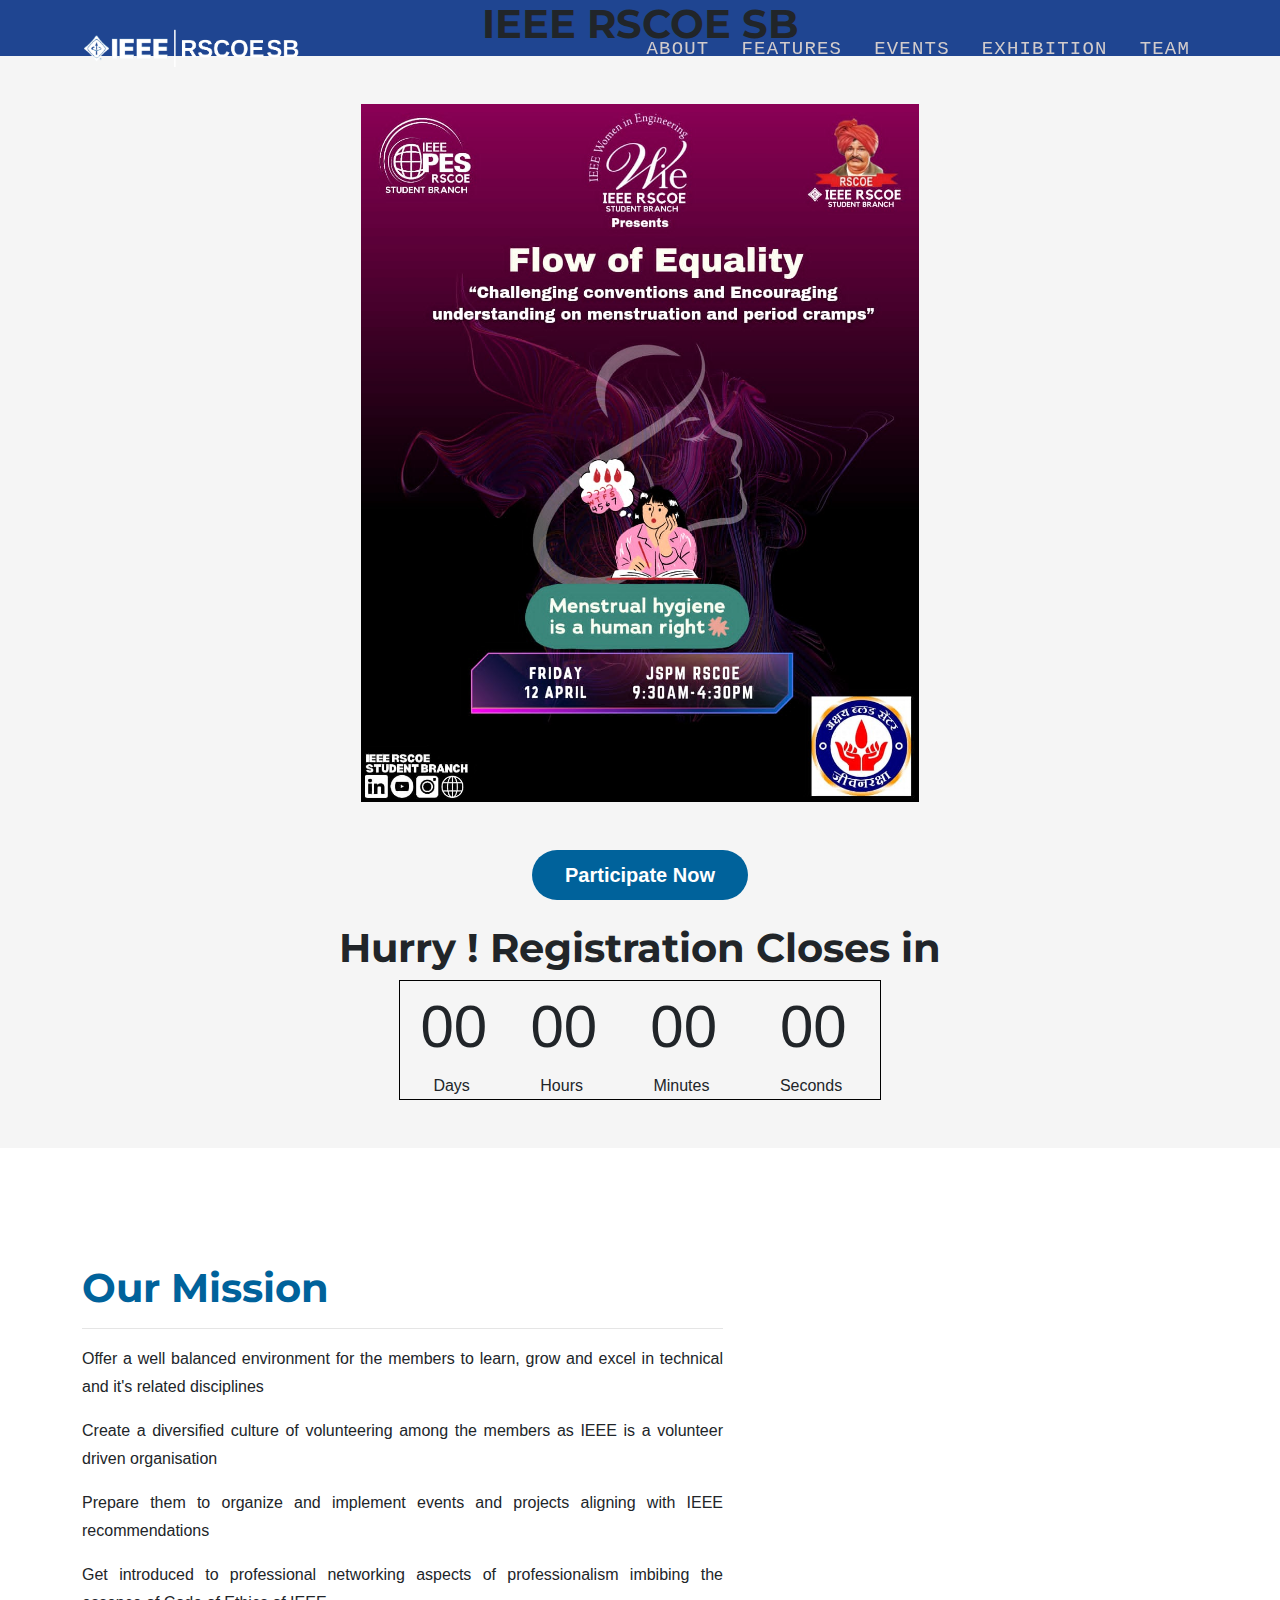
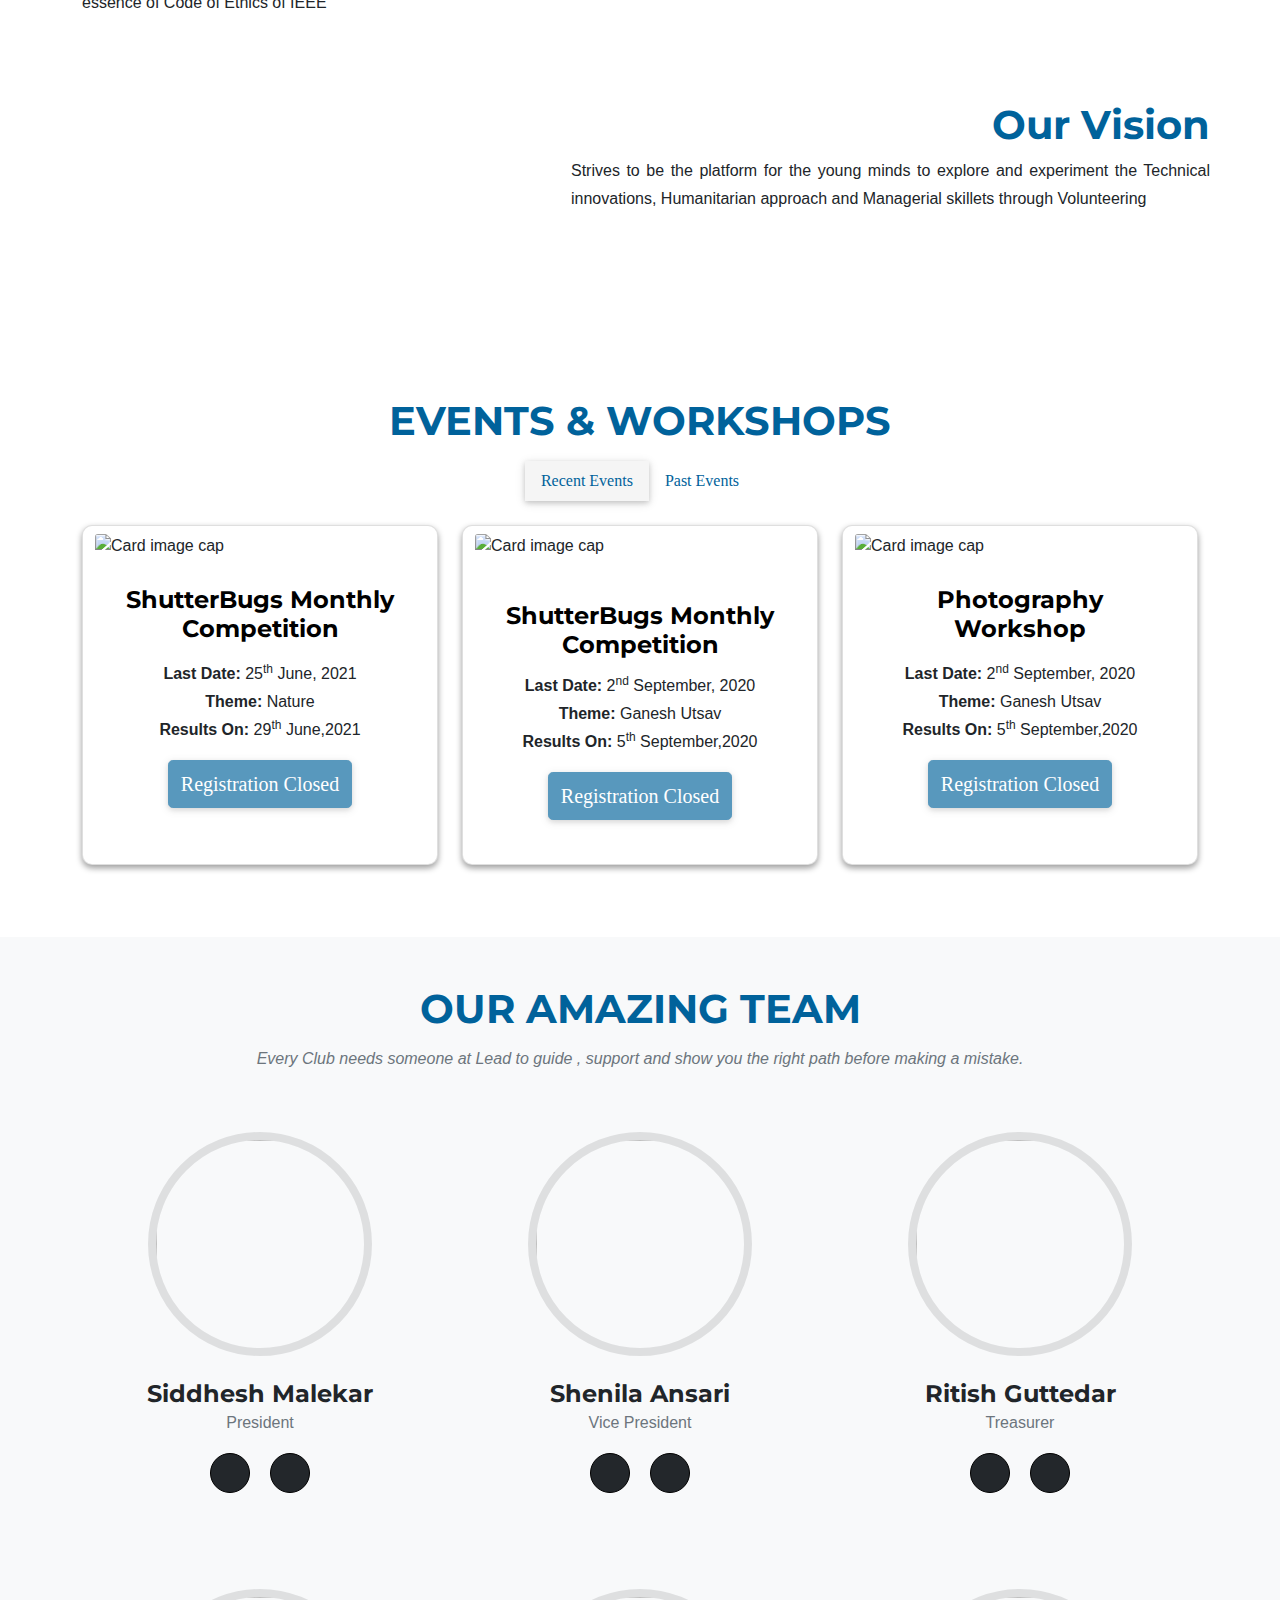
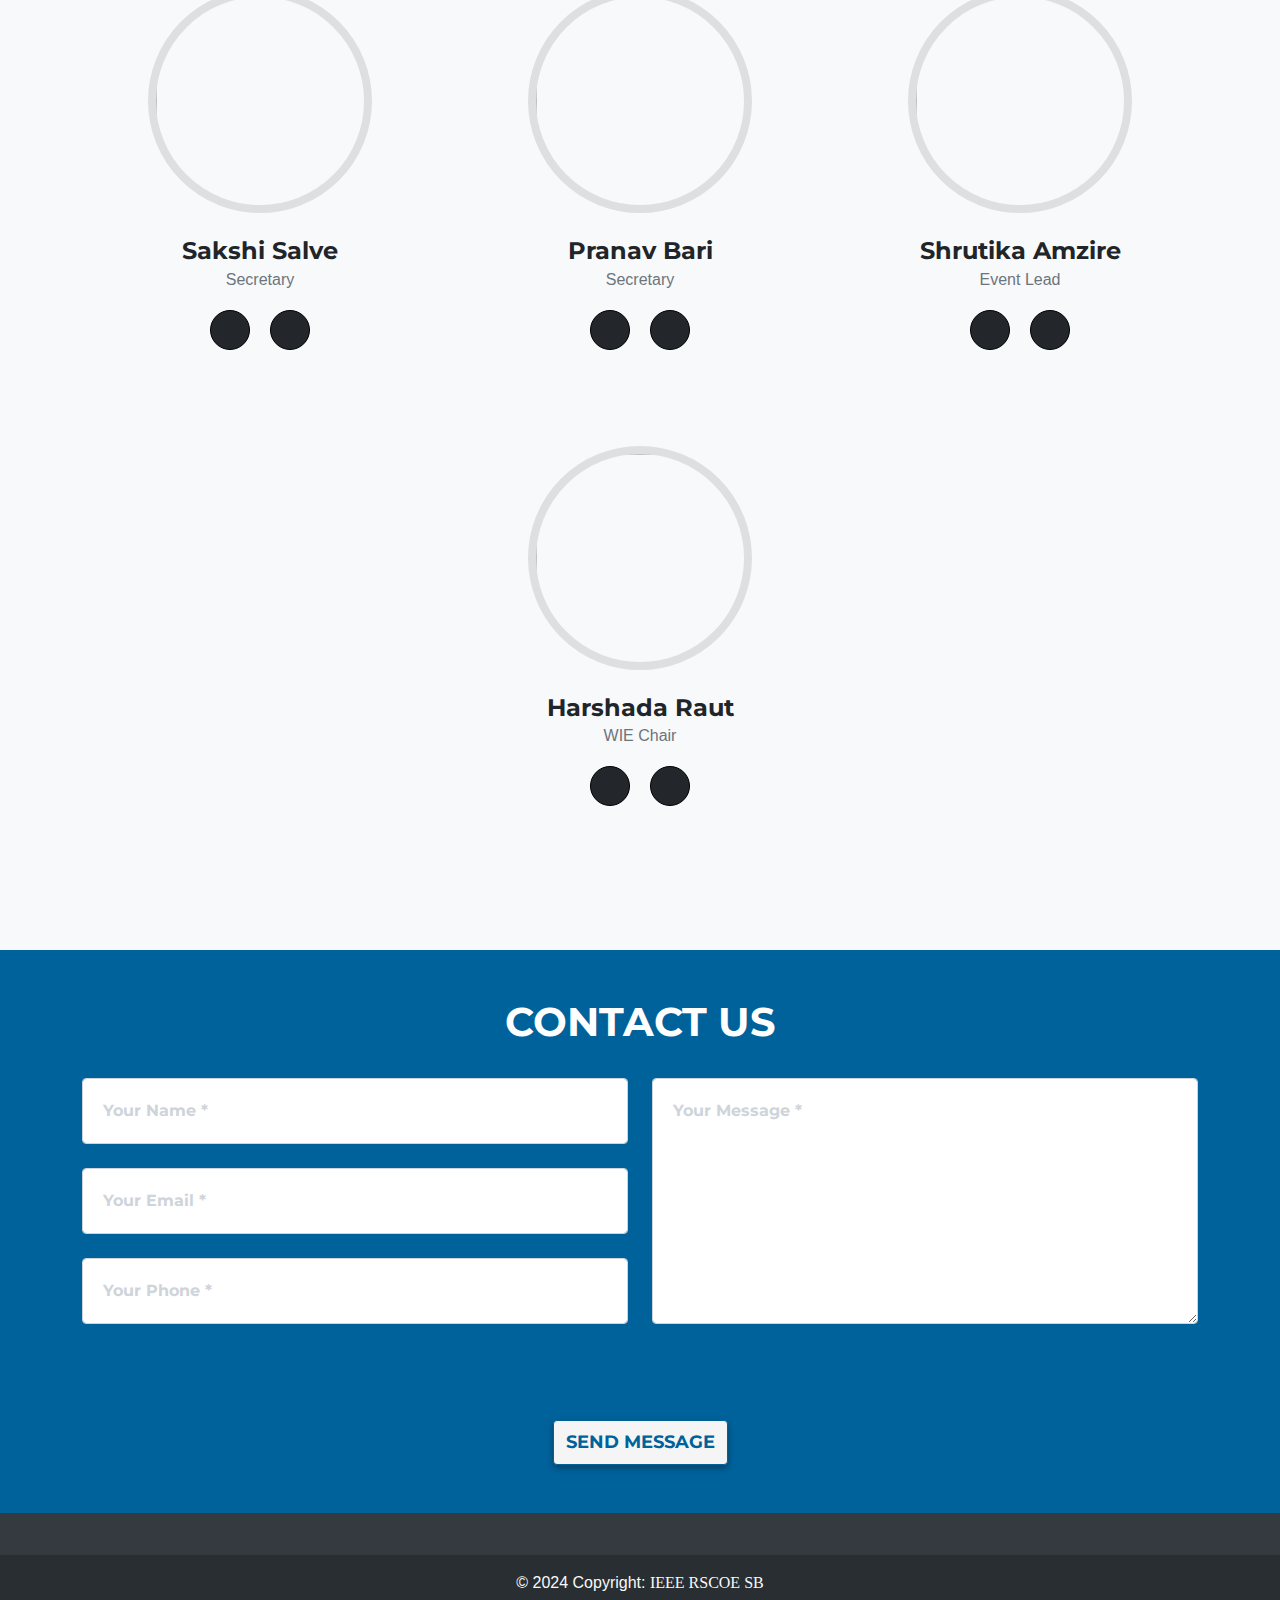
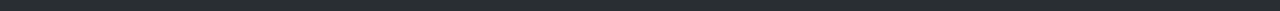
==== commit c7704679: "update" ====
--- a/index.html
+++ b/index.html
@@ -30,11 +30,12 @@
     <div class="container">
       <div style="">
         <a class="navbar-brand js-scroll-trigger fade-in-left" href="#page-top">
-            <img src="assets/img/logos/IEEE_RSCOE_SB_Black.png" alt="SB Logo" style="padding: 0; margin: 0; max-width: 150px; max-height: 60px;" />
+          <img src="assets/img/logos/png/IEEE_RSCOE_SB_White.png" alt="SB Logo" style="padding: 0; margin: 0; max-width: 217px;
+            max-height: 40px;" />
         </a>
-    </div>
-    
-    
+      </div>
+
+
       <button class="navbar-toggler navbar-toggler-right fade-in-right" type="button" data-toggle="collapse"
         data-target="#navbarResponsive" aria-controls="navbarResponsive" aria-expanded="false"
         aria-label="Toggle navigation">
@@ -58,9 +59,9 @@
 
   <!-- particles.js lib - https://github.com/VincentGarreau/particles.js -->
   <script src="http://cdn.jsdelivr.net/particles.js/2.0.0/particles.min.js"></script> <!-- stats.js lib -->
-  <div id="particles-js" style="width: 100vw; height: 100vh;">
+  <div id="particles-js" style="">
     <!-- This Text will be in the Center of the Homepage and Make Animation plus Responsiveness -->
-    <!-- <h2>IEEE RSCOE SB</h2> -->
+    <h1 class="ieee-rsoce-sb-animated-text">IEEE RSCOE SB</h1>
   </div> <!--stats - count particles -->
 
 
@@ -144,9 +145,9 @@
   <!-- 2022 december competition-->
   <section class="page-section fadein" style="background-color:#F5F5F5;">
     <div class="container text-center">
-      <img src="assets/img/Events/2022deccomp.png" alt="2022 December Competition" height="60%" width="50%"><br>
+      <img src="assets/img/Events/FOE Banner.jpg" alt="2022 December Competition" height="60%" width="50%"><br>
       <br><br>
-      <a target="_blank" href="https://forms.gle/Yi6DaxUfUUQ7DuLP9"><button data-tf-medium="snippet"
+      <a target="_blank" href="https://erg.t-g.cc/p/20bW"><button data-tf-medium="snippet"
           style="all:unset;font-family:Helvetica,Arial,sans-serif;display:inline-block;max-width:100%;white-space:nowrap;overflow:hidden;text-overflow:ellipsis;background-color:rgba(0, 98, 155);color:white;font-size:20px;border-radius:25px;padding:0 33px;font-weight:bold;height:50px;cursor:pointer;line-height:50px;text-align:center;margin:0;text-decoration:none;">Participate
           Now</button></a>
       <!DOCTYPE html>
--- a/css/styles.css
+++ b/css/styles.css
@@ -50,7 +50,7 @@
 /* ---- particles.js container ---- */
 #particles-js {
   position: relative;
-  display: block;
+  display: grid;
   width: 100%;
   height: 100%;
   background-color: #1F4591;
@@ -330,6 +330,24 @@
 label {
   display: inline-block;
   margin-bottom: 0.5rem;
+}
+
+.ieee-rsoce-sb-animated-text {
+  text-align: center;
+  position: relative;
+  vertical-align: middle;
+
+  /* height: 100vh; */
+  /* display: inline-block; */
+
+
+
+  /* opacity: 0; */
+  /* Initially hidden */
+  /* transform: translateY(20px); */
+  /* Initially shifted down */
+  /* transition: opacity 1s ease, transform 1s ease; */
+  /* Animation transition */
 }
 
 
@@ -11891,8 +11909,8 @@
 @media only screen and (max-width: 768) {
   #particles-js {
     position: absolute;
-    width: 100%;
-    height: 100%;
+    width: 100vw;
+    height: 100vh;
   }
 }
 
@@ -11986,4 +12004,4 @@
     padding-right: 1.2rem;
   }
 
-}
+}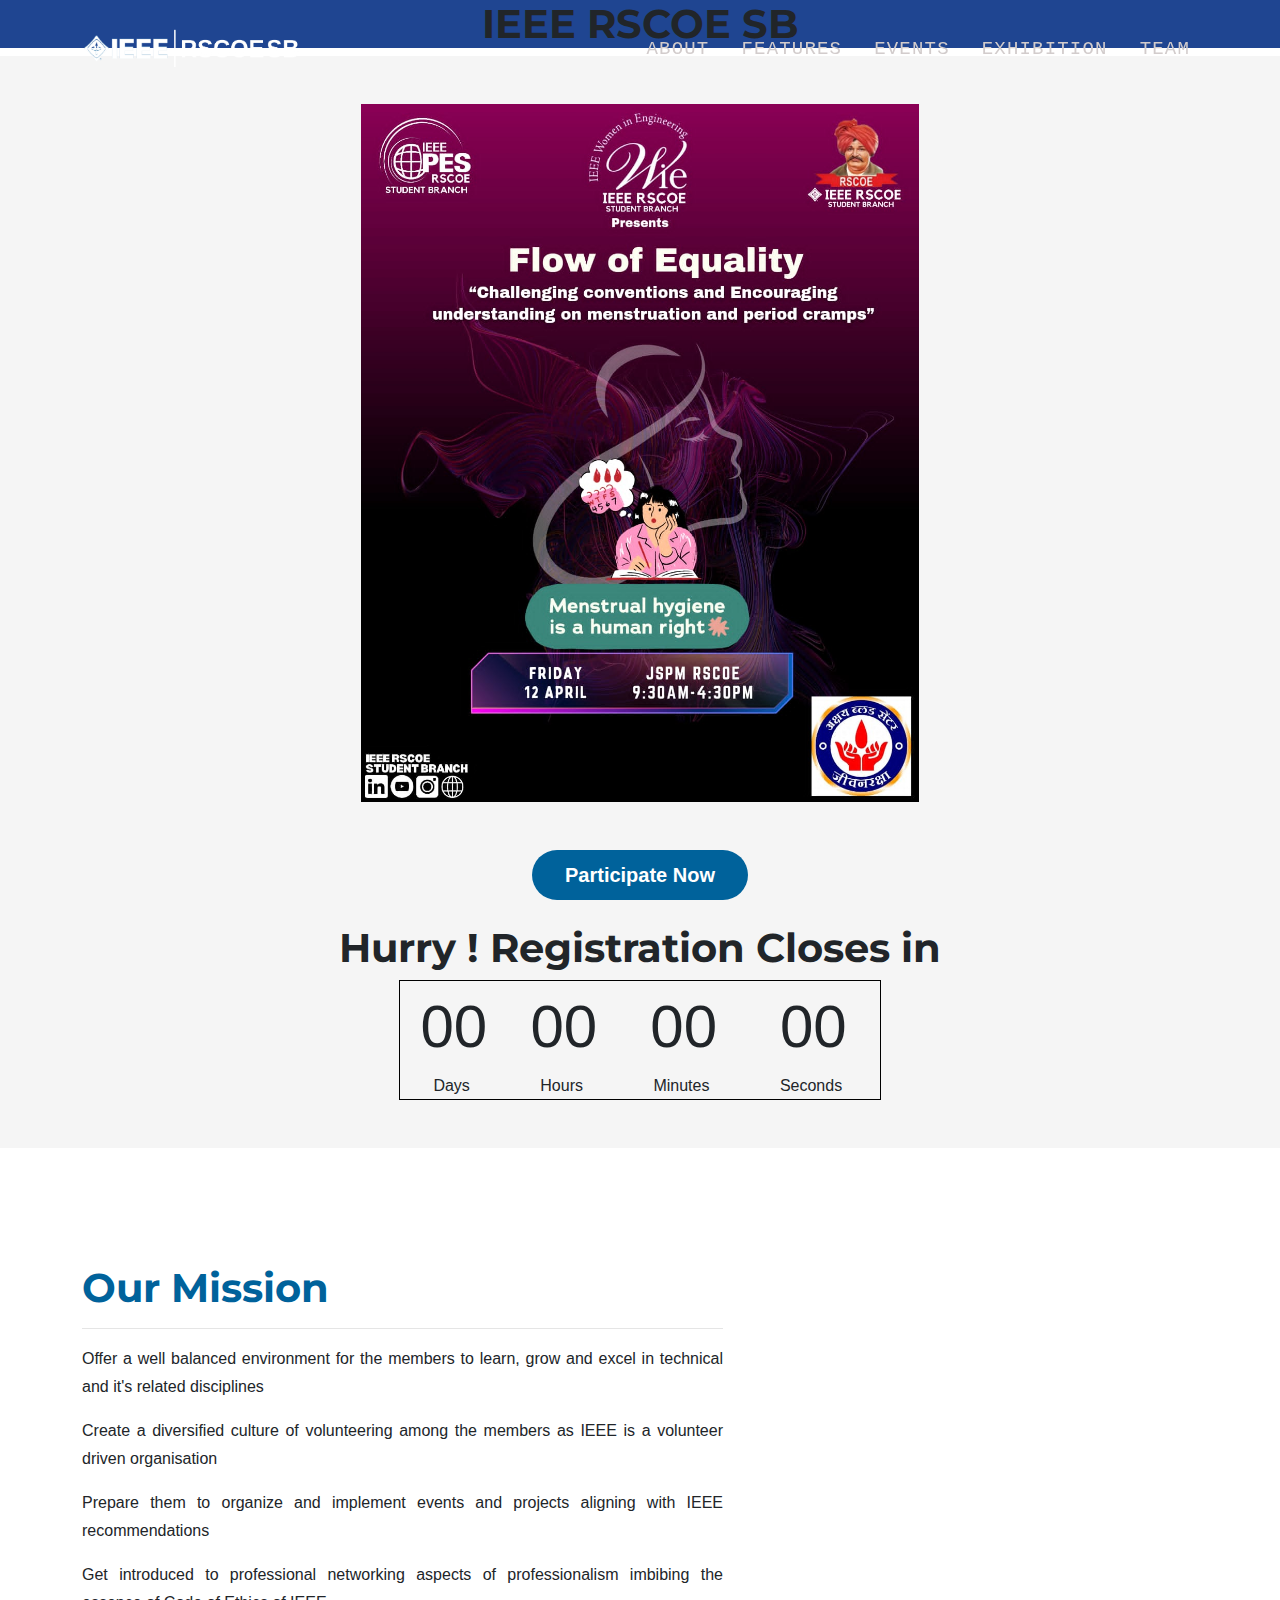
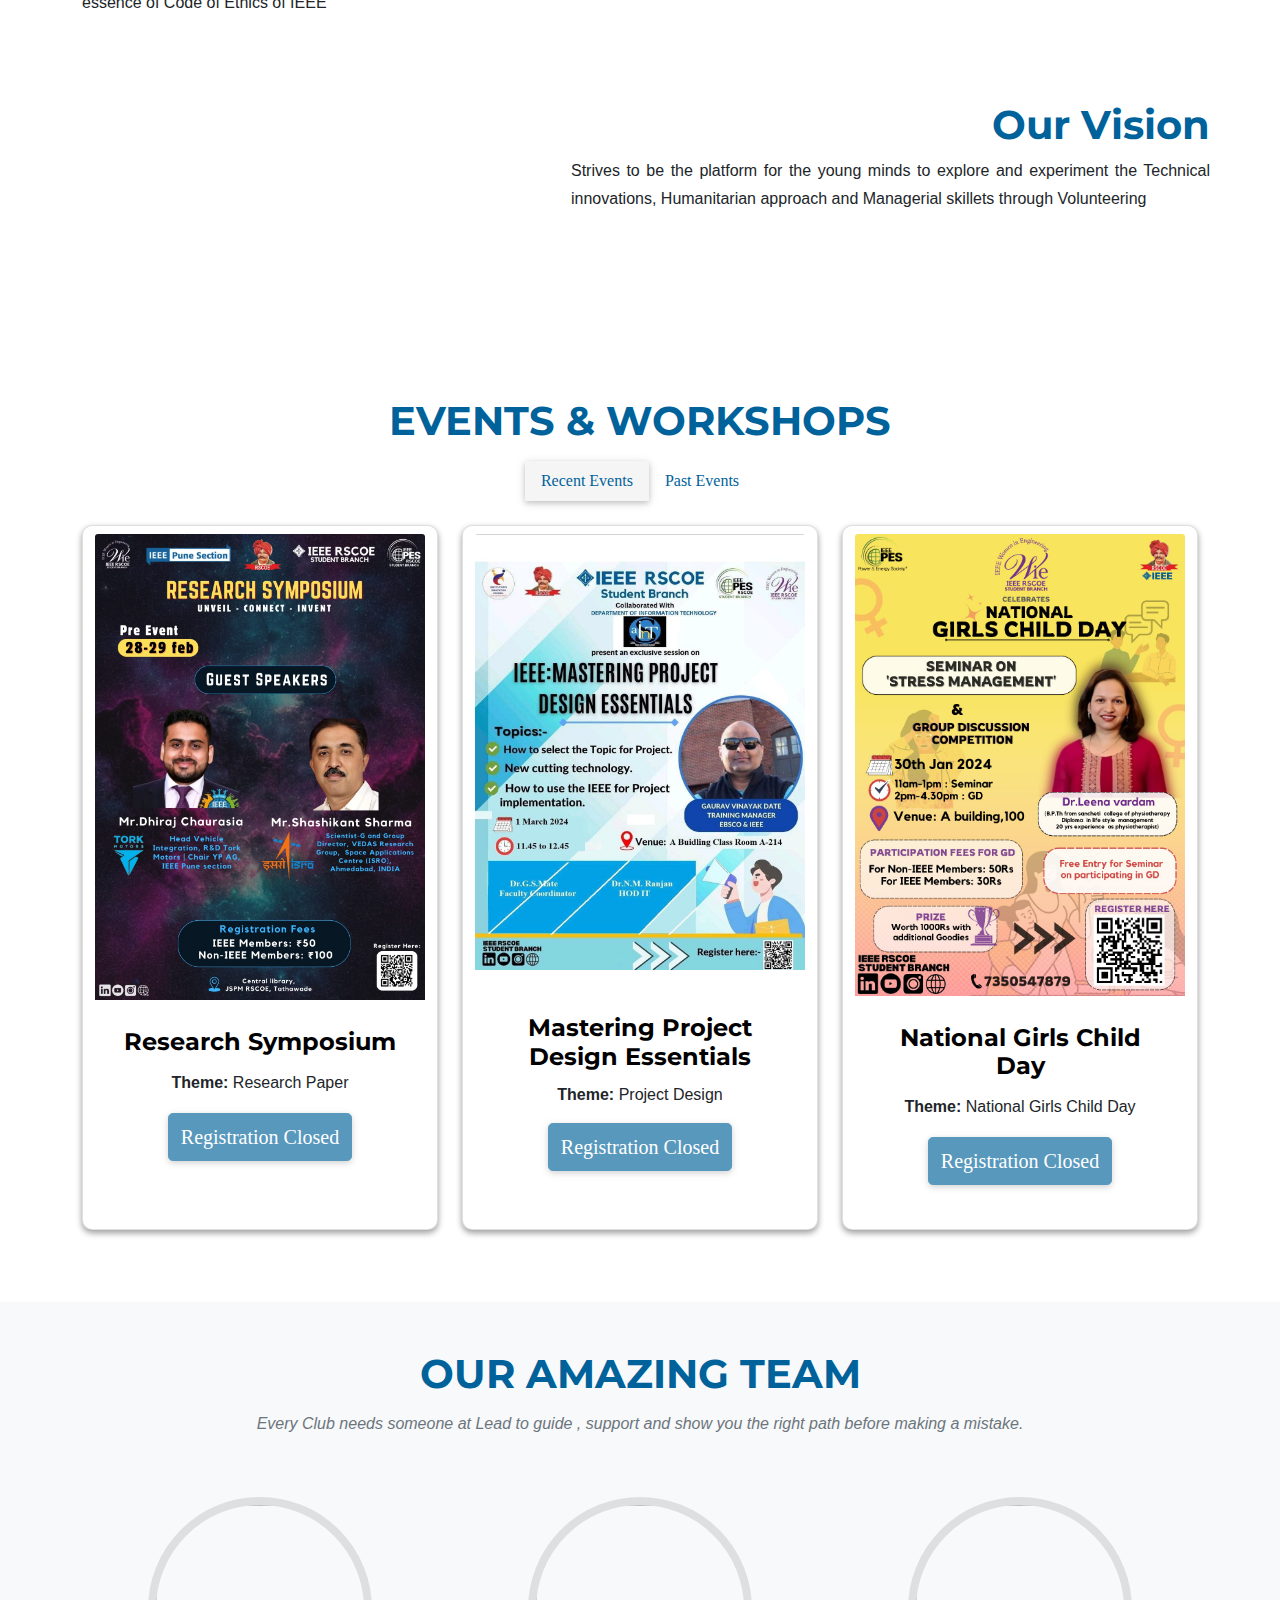
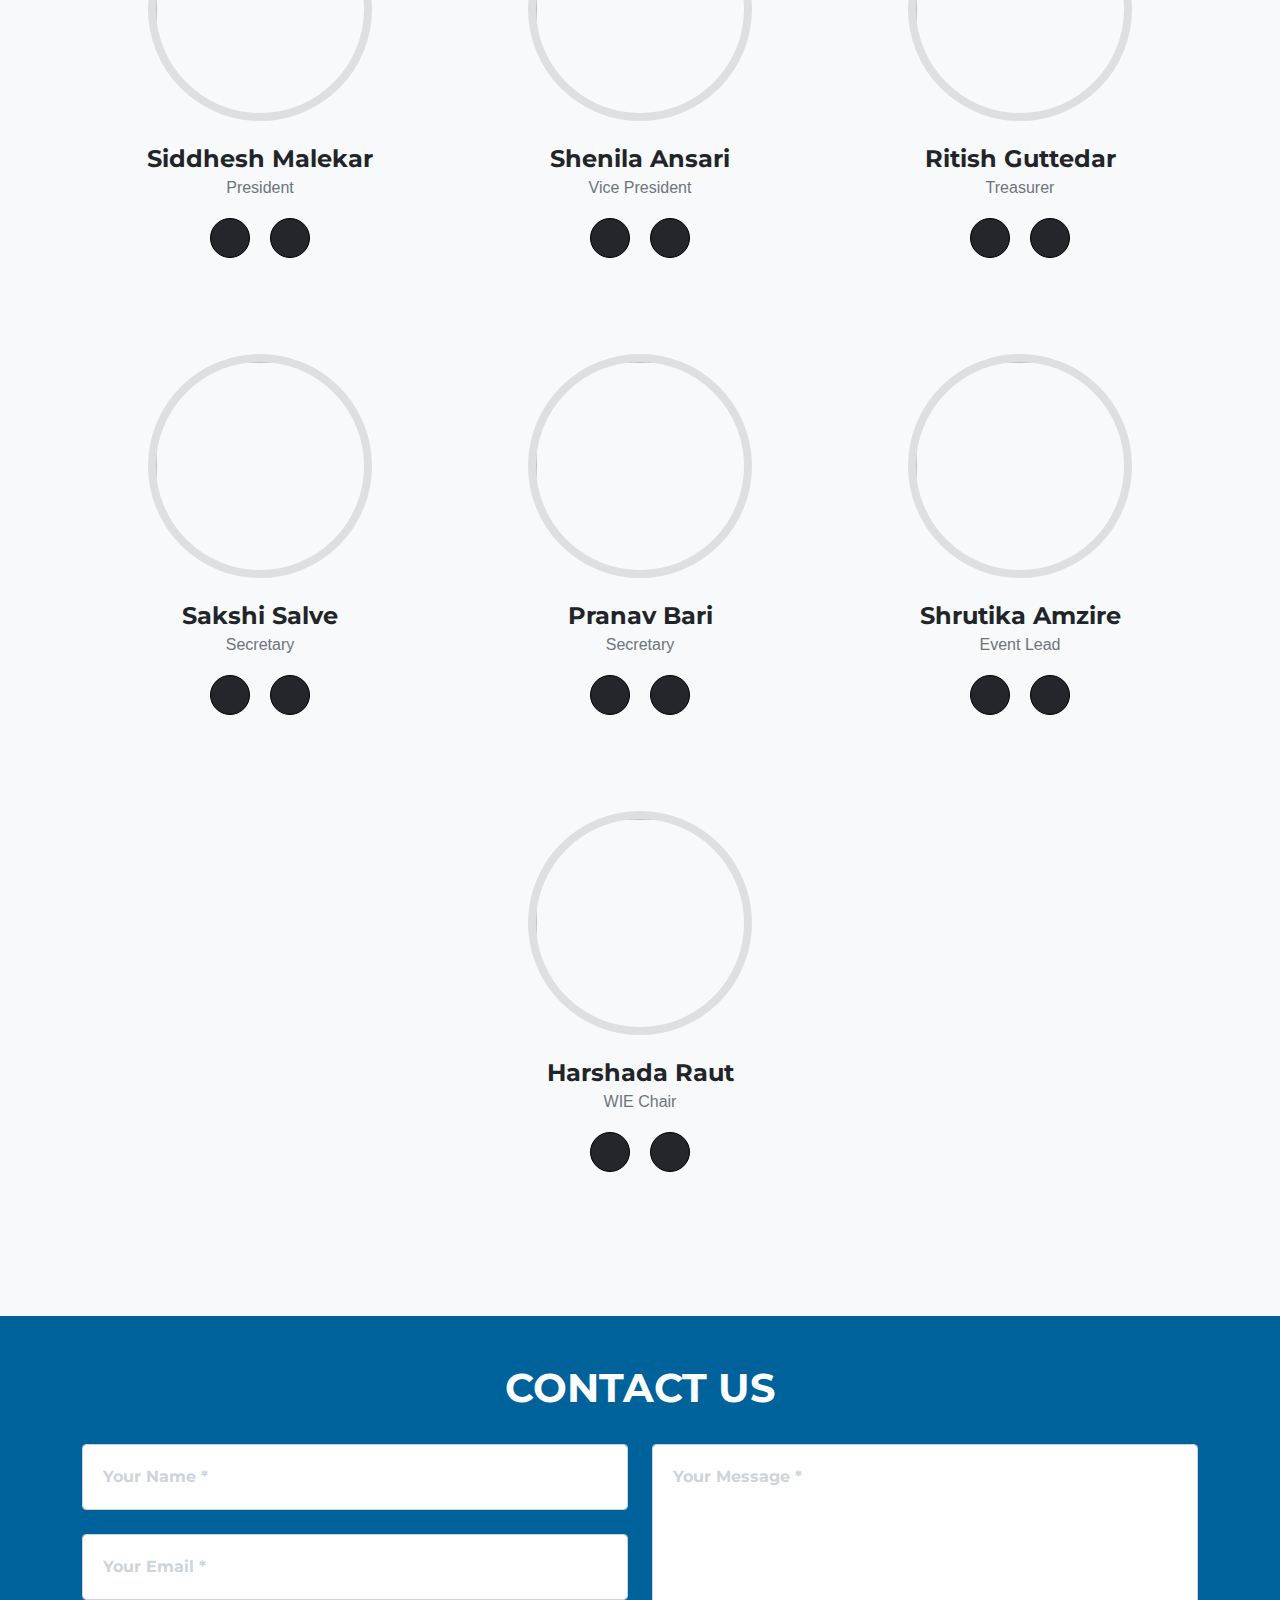
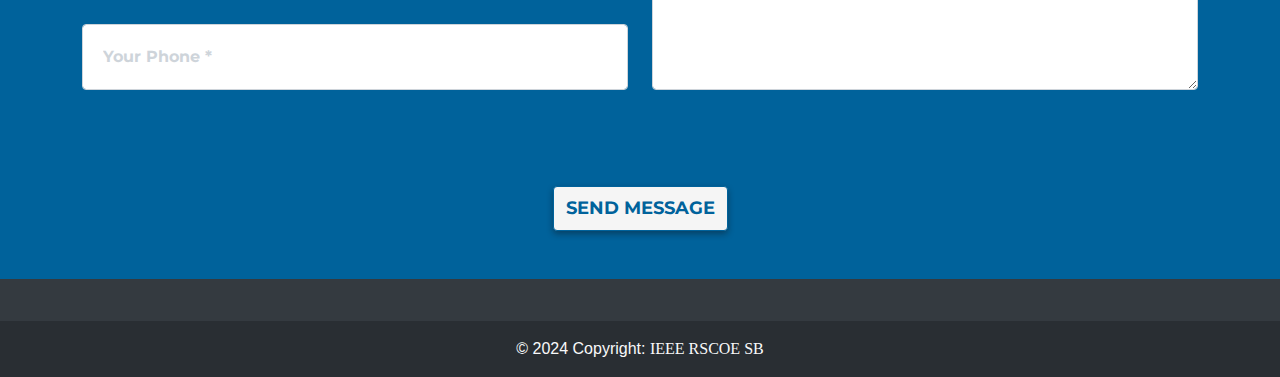
==== commit 625110ed: "update" ====
--- a/index.html
+++ b/index.html
@@ -425,7 +425,7 @@
 
               <!--Card image-->
               <div class="view overlay">
-                <img class="card-img-top" src="assets/img/Events/THEME-NATURE.jpg" alt="Card image cap">
+                <img class="card-img-top" src="assets/img/Events/Sequence/1.jpg" alt="Card image cap">
                 <a href="#!">
                   <div class="mask rgba-white-slight"></div>
                 </a>
@@ -435,12 +435,12 @@
               <div class="card-body">
 
                 <!--Title-->
-                <h4 class="card-title text-center">ShutterBugs Monthly Competition</h4>
+                <h4 class="card-title text-center">Research Symposium</h4>
                 <!--Text-->
                 <p>
-                <p class="card-texts text-center"><strong> Last Date:</strong> 25<sup>th</sup> June, 2021<br>
-                  <strong>Theme:</strong> Nature <br>
-                  <strong>Results On:</strong> 29<sup>th</sup> June,2021 <br>
+                  <!-- <p class="card-texts text-center"><strong> Last Date:</strong> 25<sup>th</sup> June, 2021<br> -->
+                  <strong>Theme:</strong> Research Paper <br>
+                  <!-- <strong>Results On:</strong> 29<sup>th</sup> June,2021 <br> -->
                 </p>
                 <p></p>
                 <p><a href="link" class="btn btn-primary btn-lg float-center disabled">Registration Closed</a>
@@ -455,7 +455,7 @@
 
               <!--Card image-->
               <div class="view overlay">
-                <img class="card-img-top" src="assets/img/Events/Ganpati Utsav Flyer.jpg" alt="Card image cap">
+                <img class="card-img-top" src="assets/img/Events/Sequence/2.jpg" alt="Card image cap">
                 <a href="#!">
                   <div class="mask rgba-white-slight"></div>
                 </a>
@@ -468,11 +468,11 @@
                 <p>
 
                 </p>
-                <h4 class="card-title text-center">ShutterBugs Monthly Competition</h4>
+                <h4 class="card-title text-center">Mastering Project Design Essentials</h4>
                 <!--Text-->
-                <p class="card-texts text-center"><strong> Last Date:</strong> 2<sup>nd</sup> September, 2020<br>
-                  <strong>Theme:</strong> Ganesh Utsav <br>
-                  <strong>Results On:</strong> 5<sup>th</sup> September,2020 <br>
+                <!-- <p class="card-texts text-center"><strong> Last Date:</strong> 2<sup>nd</sup> September, 2020<br> -->
+                <strong>Theme:</strong> Project Design <br>
+                <!-- <strong>Results On:</strong> 5<sup>th</sup> September,2020 <br> -->
                 </p>
                 <p></p>
                 <p><a href="link" class="btn btn-primary btn-lg float-center disabled">Registration Closed</a>
@@ -490,7 +490,7 @@
 
               <!--Card image-->
               <div class="view overlay">
-                <img class="card-img-top" src="assets/img/Events/MINIWORKSHOP123.jpg" alt="Card image cap">
+                <img class="card-img-top" src="assets/img/Events/Sequence/3.jpg" alt="Card image cap">
                 <a href="#!">
                   <div class="mask rgba-white-slight"></div>
                 </a>
@@ -500,12 +500,12 @@
               <div class="card-body">
 
                 <!--Title-->
-                <h4 class="card-title text-center">Photography Workshop</h4>
+                <h4 class="card-title text-center">National Girls Child Day</h4>
                 <!--Text-->
                 <p>
-                <p class="card-texts text-center"><strong> Last Date:</strong> 2<sup>nd</sup> September, 2020<br>
-                  <strong>Theme:</strong> Ganesh Utsav <br>
-                  <strong>Results On:</strong> 5<sup>th</sup> September,2020 <br>
+                  <!-- <p class="card-texts text-center"><strong> Last Date:</strong> 2<sup>nd</sup> September, 2020<br> -->
+                  <strong>Theme:</strong> National Girls Child Day <br>
+                  <!-- <strong>Results On:</strong> 5<sup>th</sup> September,2020 <br> -->
                 </p>
                 <p></p>
                 <p><a href="link" class="btn btn-primary btn-lg float-center disabled">Registration Closed</a>
@@ -532,7 +532,7 @@
 
               <!--Card image-->
               <div class="view overlay">
-                <img class="card-img img-fluid" src="assets/img/Events/Ganpati Utsav Flyer.jpg" alt="Card image cap">
+                <img class="card-img img-fluid" src="assets/img/Events/Sequence/4.jpg" alt="Card image cap">
                 <a href="#!">
                   <div class="mask rgba-white-slight"></div>
                 </a>
@@ -545,11 +545,11 @@
                 <p>
 
                 </p>
-                <h4 class="card-title text-center">ShutterBugs Monthly Competition</h4>
+                <h4 class="card-title text-center">Workshop on Matlab </h4>
                 <!--Text-->
-                <p class="card-text text-center"><strong> Last Date:</strong> 2<sup>nd</sup> September, 2020<br>
-                  <strong>Theme:</strong> Ganesh Utsav <br>
-                  <strong>Results On:</strong> 5<sup>th</sup> September,2020 <br>
+                <!-- <p class="card-text text-center"><strong> Last Date:</strong> 2<sup>nd</sup> September, 2020<br> -->
+                <strong>Theme:</strong> Workshop<br>
+                <!-- <strong>Results On:</strong> 5<sup>th</sup> September,2020 <br> -->
                 </p>
                 <p></p>
                 <p><a href="link" class="btn btn-primary btn-lg float-center disabled">Registration Closed</a>
@@ -567,7 +567,7 @@
 
               <!--Card image-->
               <div class="view overlay">
-                <img class="card-img-top" src="assets/img/Events/MINIWORKSHOP123.jpg" alt="Card image cap">
+                <img class="card-img-top" src="assets/img/Events/Sequence/5.jpg" alt="Card image cap">
                 <a href="#!">
                   <div class="mask rgba-white-slight"></div>
                 </a>
@@ -577,12 +577,12 @@
               <div class="card-body">
 
                 <!--Title-->
-                <h4 class="card-title text-center">Photography Workshop</h4>
+                <h4 class="card-title text-center">IEEE XStream 2023</h4>
                 <!--Text-->
                 <p>
-                <p class="card-text text-center"><strong> Last Date:</strong> 2<sup>nd</sup> September, 2020<br>
-                  <strong>Theme:</strong> Ganesh Utsav <br>
-                  <strong>Results On:</strong> 5<sup>th</sup> September,2020 <br>
+                  <!-- <p class="card-text text-center"><strong> Last Date:</strong> 2<sup>nd</sup> September, 2020<br> -->
+                  <strong>Theme:</strong>Programming Competition<br>
+                  <!-- <strong>Results On:</strong> 5<sup>th</sup> September,2020 <br> -->
                 </p>
                 <p></p>
                 <p><a href="link" class="btn btn-primary btn-lg float-center disabled">Registration Closed</a>
@@ -598,8 +598,7 @@
 
               <!--Card image-->
               <div class="view overlay">
-                <img class="card-img-top" src="assets/img/Events/sb-marathi-competition231456897654321654789546321.jpg"
-                  alt="Card image cap">
+                <img class="card-img-top" src="assets/img/Events/Sequence/6.jpg" alt="Card image cap">
                 <a href="#!">
                   <div class="mask rgba-white-slight"></div>
                 </a>
@@ -609,11 +608,11 @@
               <div class="card-body">
 
                 <!--Title-->
-                <h4 class="card-title text-center">Mai Marathi</h4>
+                <h4 class="card-title text-center">Helpign Hands</h4>
                 <!--Text-->
-                <p class="card-text text-center"><strong> Last Date:</strong> 2<sup>nd</sup> September, 2020<br>
-                  <strong>Theme:</strong> Ganesh Utsav <br>
-                  <strong>Results On:</strong> 5<sup>th</sup> September,2020 <br>
+                <!-- <p class="card-text text-center"><strong> Last Date:</strong> 2<sup>nd</sup> September, 2020<br> -->
+                <strong>Theme:</strong> Soical Service <br>
+                <!-- <strong>Results On:</strong> 5<sup>th</sup> September,2020 <br> -->
                 </p>
                 <p></p>
                 <p><a href="link" class="btn btn-primary btn-lg float-center disabled">Registration Closed</a>
--- a/css/styles.css
+++ b/css/styles.css
@@ -50,7 +50,7 @@
 /* ---- particles.js container ---- */
 #particles-js {
   position: relative;
-  display: grid;
+  display: block;
   width: 100%;
   height: 100%;
   background-color: #1F4591;
@@ -62,8 +62,6 @@
 
 /* ---- stats.js ---- */
 .count-particles {
-
-
   background: #000022;
   top: 48px;
   left: 0;
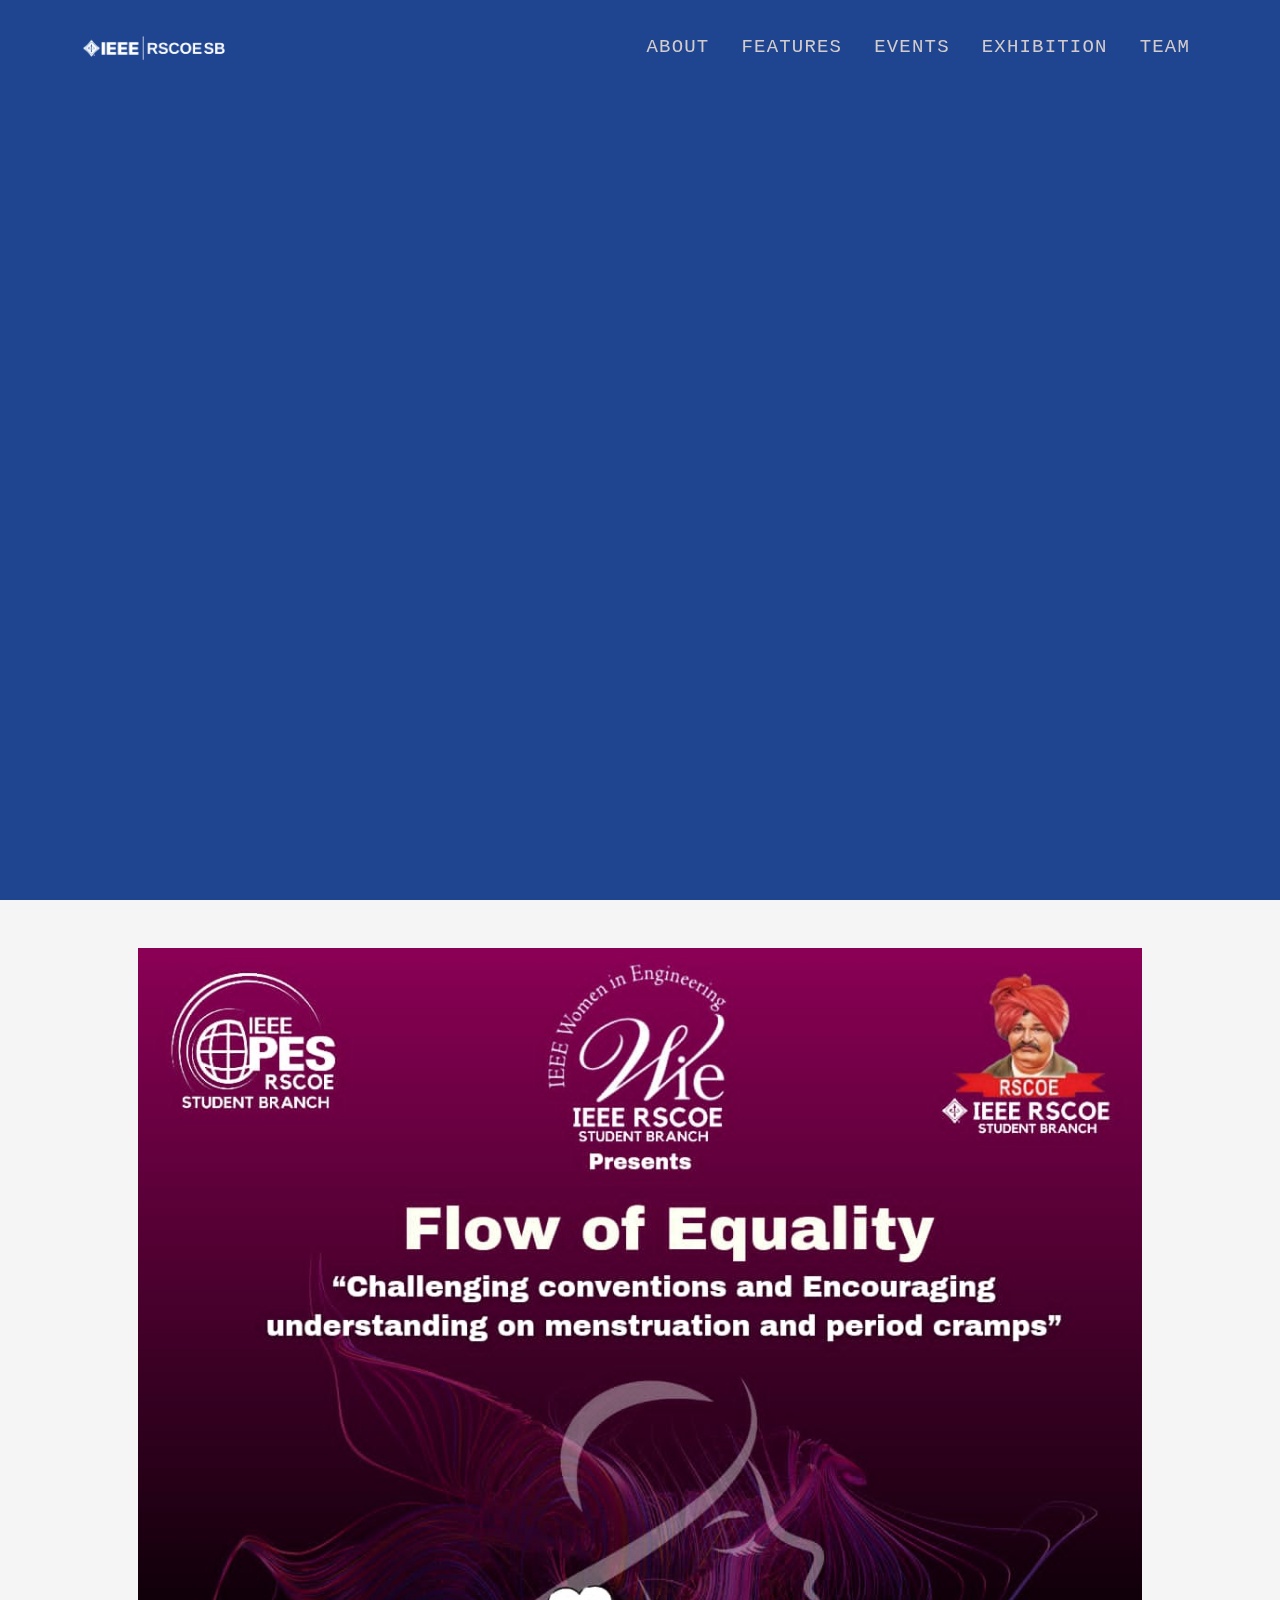
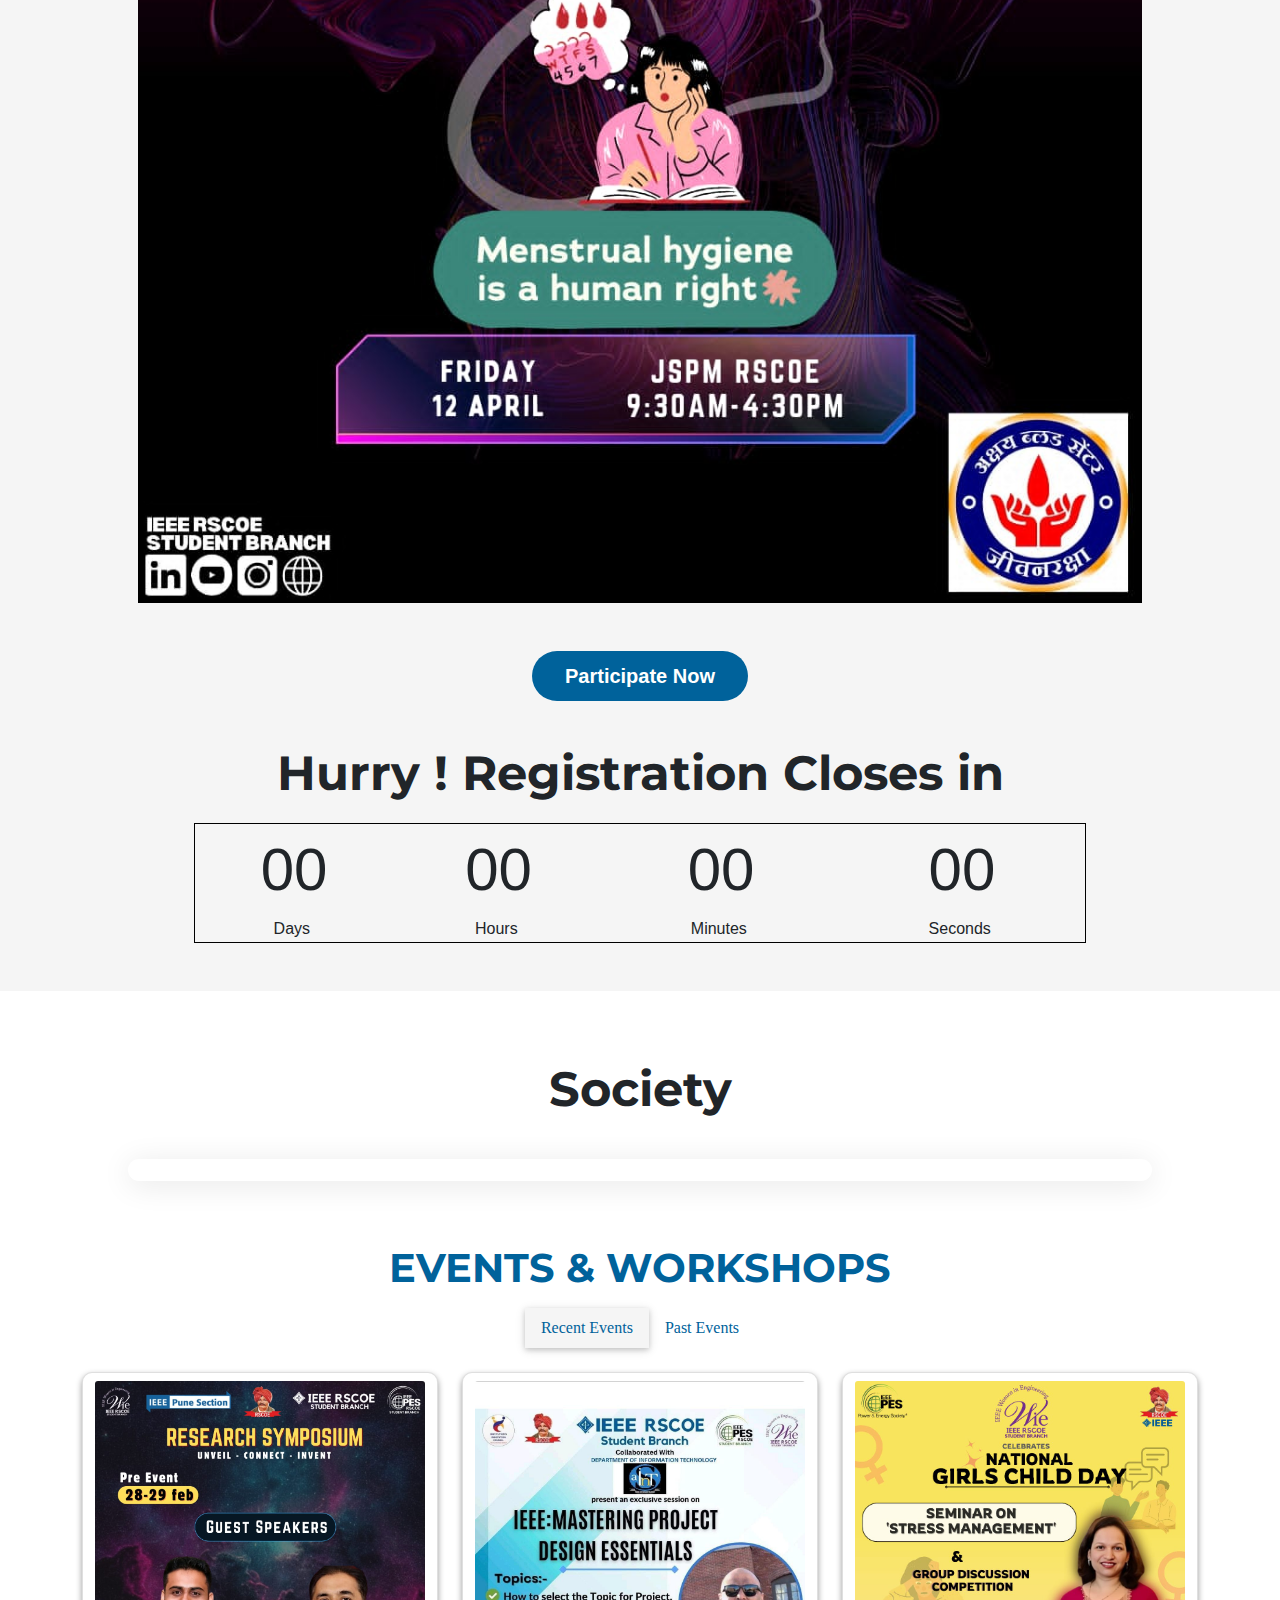
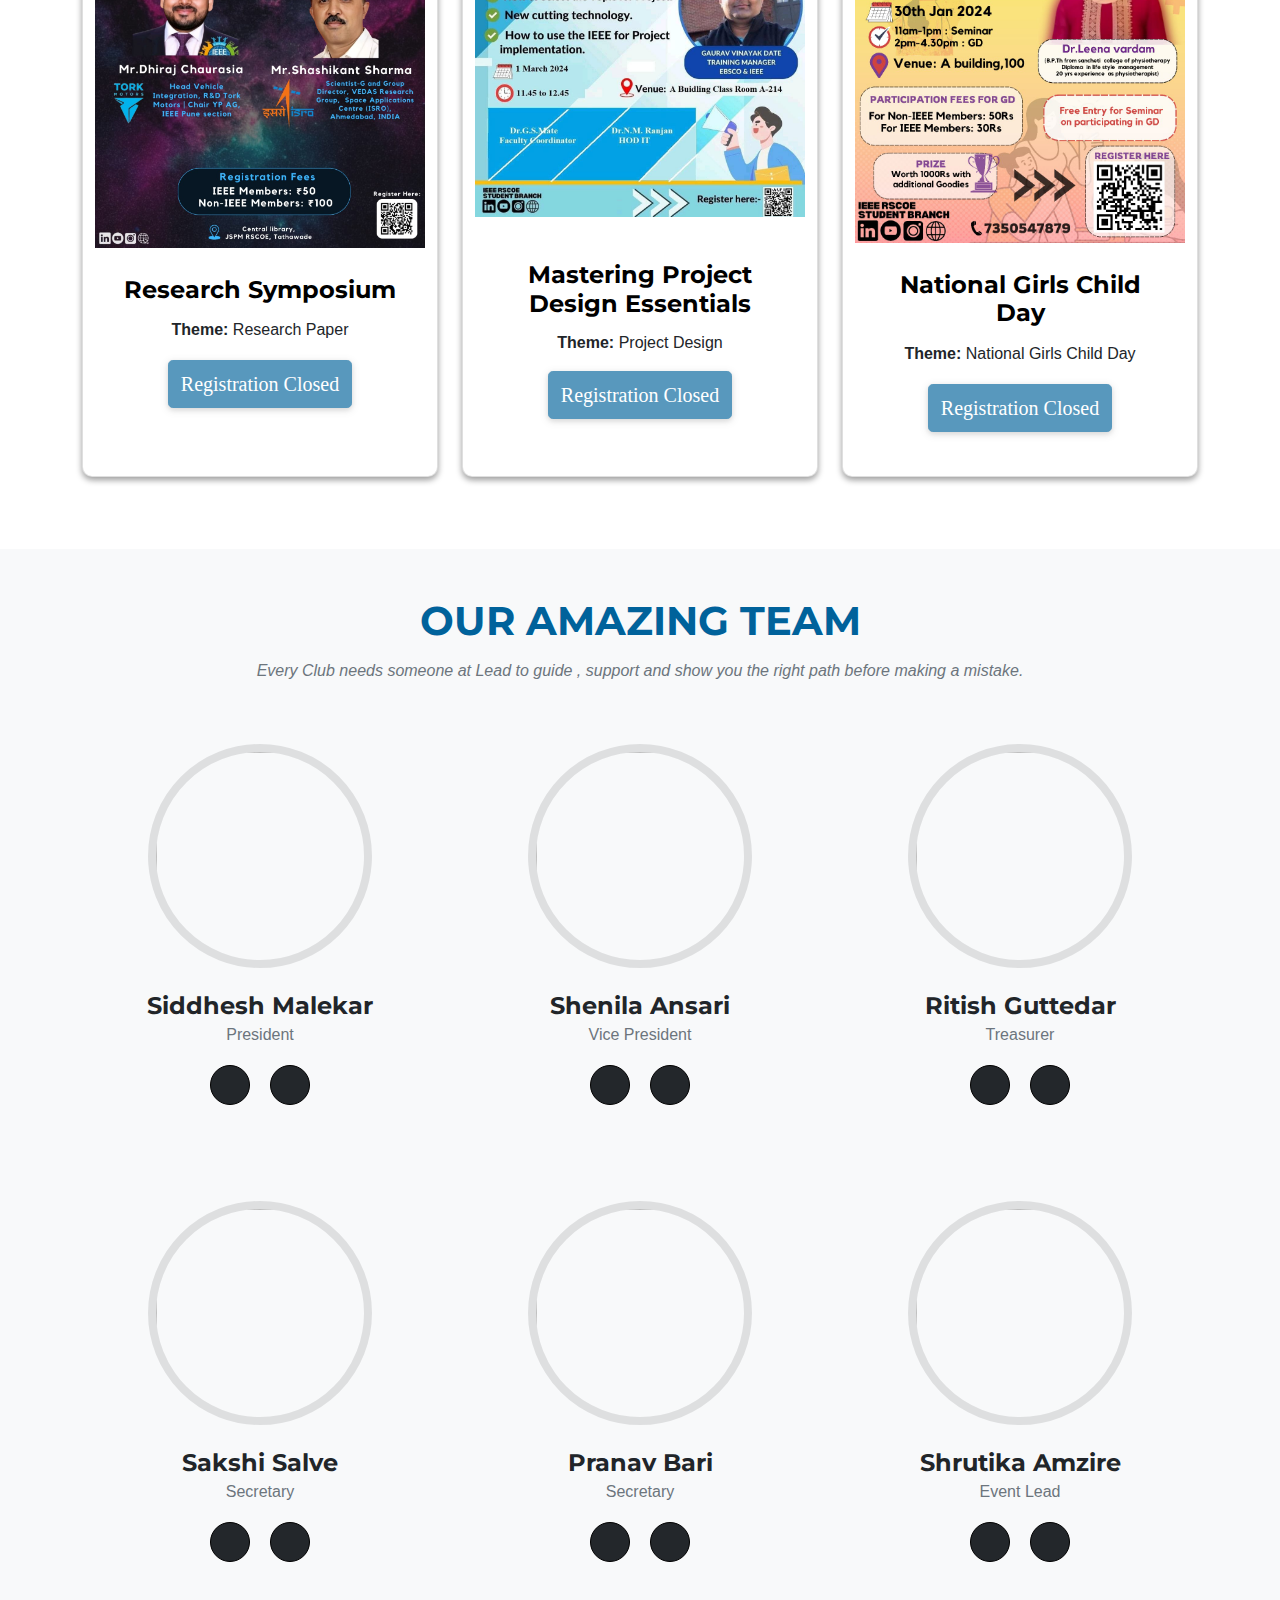
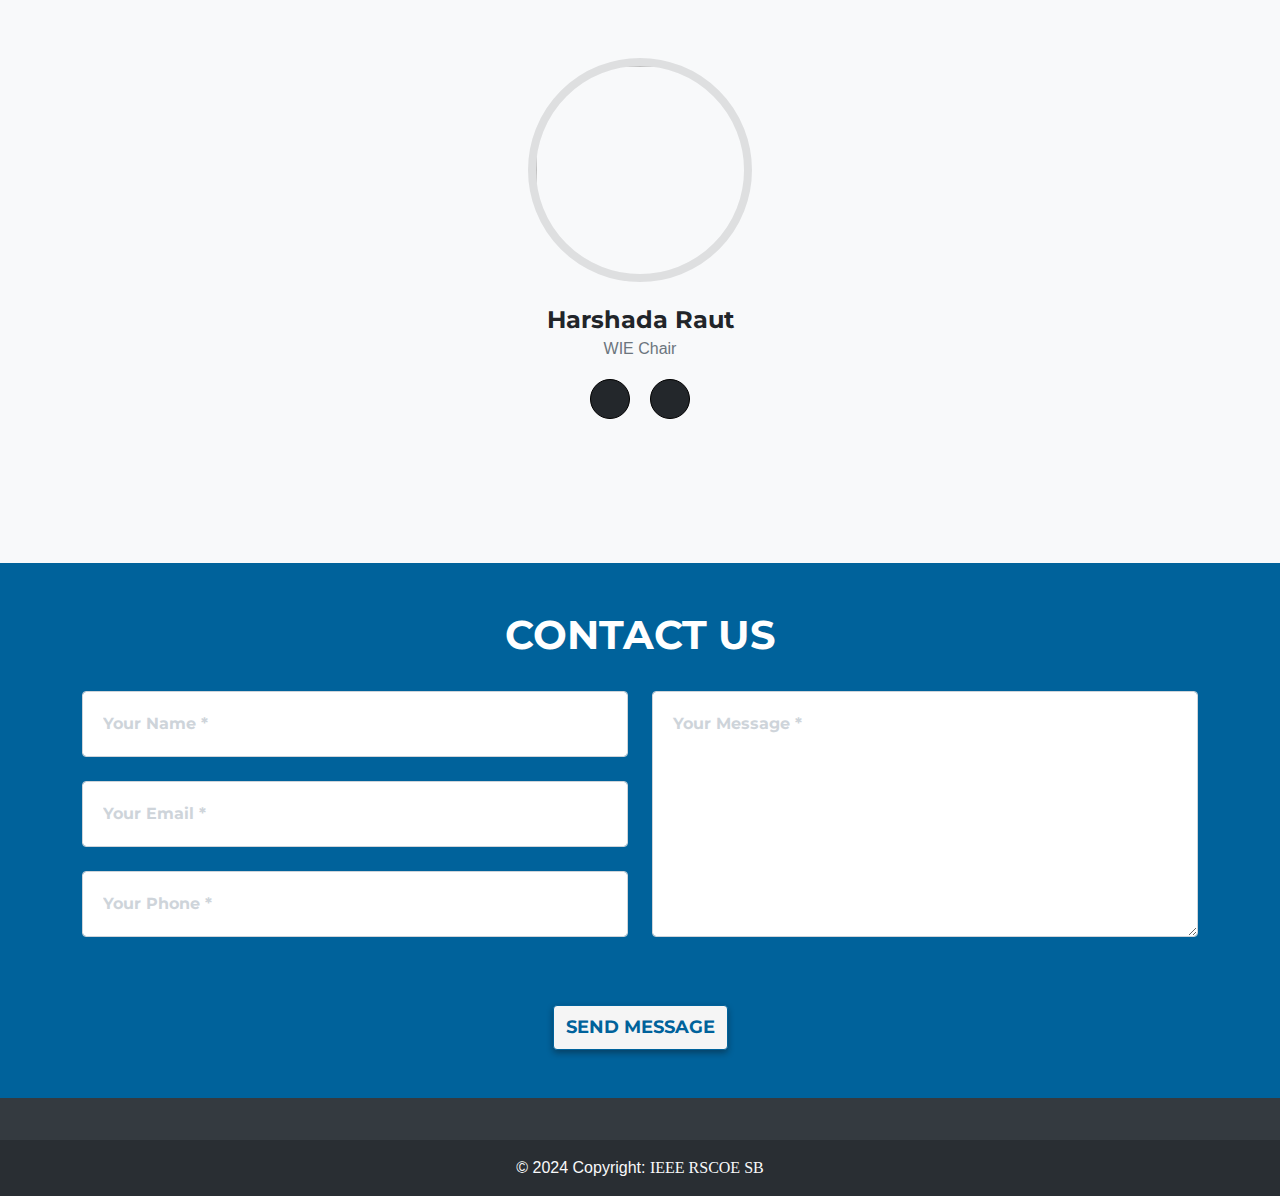
==== commit 3ab78620: "update all files" ====
--- a/index.html
+++ b/index.html
@@ -30,8 +30,8 @@
     <div class="container">
       <div style="">
         <a class="navbar-brand js-scroll-trigger fade-in-left" href="#page-top">
-          <img src="assets/img/logos/png/IEEE_RSCOE_SB_White.png" alt="SB Logo" style="padding: 0; margin: 0; max-width: 217px;
-            max-height: 40px;" />
+          <img src="assets/img/logos/png/IEEE_RSCOE_SB_White.png" alt="SB Logo" style="    max-width: 202px;
+          max-height: 25px;" />
         </a>
       </div>
 
@@ -59,9 +59,9 @@
 
   <!-- particles.js lib - https://github.com/VincentGarreau/particles.js -->
   <script src="http://cdn.jsdelivr.net/particles.js/2.0.0/particles.min.js"></script> <!-- stats.js lib -->
-  <div id="particles-js" style="">
+  <div id="particles-js" style="width: 100vw; height: 100vh;">
     <!-- This Text will be in the Center of the Homepage and Make Animation plus Responsiveness -->
-    <h1 class="ieee-rsoce-sb-animated-text">IEEE RSCOE SB</h1>
+    <!-- <h2>IEEE RSCOE SB</h2> -->
   </div> <!--stats - count particles -->
 
 
@@ -145,9 +145,9 @@
   <!-- 2022 december competition-->
   <section class="page-section fadein" style="background-color:#F5F5F5;">
     <div class="container text-center">
-      <img src="assets/img/Events/FOE Banner.jpg" alt="2022 December Competition" height="60%" width="50%"><br>
+      <img src="assets/img/Events/FOE Banner.jpg" alt="2022 December Competition" height="90%" width="90%"><br>
       <br><br>
-      <a target="_blank" href="https://erg.t-g.cc/p/20bW"><button data-tf-medium="snippet"
+      <a target="_blank" href="https://forms.gle/Yi6DaxUfUUQ7DuLP9"><button data-tf-medium="snippet"
           style="all:unset;font-family:Helvetica,Arial,sans-serif;display:inline-block;max-width:100%;white-space:nowrap;overflow:hidden;text-overflow:ellipsis;background-color:rgba(0, 98, 155);color:white;font-size:20px;border-radius:25px;padding:0 33px;font-weight:bold;height:50px;cursor:pointer;line-height:50px;text-align:center;margin:0;text-decoration:none;">Participate
           Now</button></a>
       <!DOCTYPE html>
@@ -160,8 +160,9 @@
       <body>
         <br><br>
         <center>
-          <h1>Hurry ! Registration Closes in</h1>
-          <table style="border:1px solid black;text-align:center;">
+          <h1 style="    padding-bottom: 0px;
+          padding-top: 0px;">Hurry ! Registration Closes in</h1>
+          <table style="border:1px solid black;text-align:center;    width: 80%; height: 80%;">
             <tr style="font-size:60px;">
               <td id="days">
                 <center>00</center>
@@ -239,7 +240,7 @@
   </section>
 
   <!-- About-->
-  <section class="page-section fadein" id="about">
+  <!-- <section class="page-section fadein" id="about">
     <div class="container">
       <div class="row">
         <div class="col-md-7">
@@ -274,6 +275,42 @@
 
       </div>
     </div>
+  </section> -->
+
+
+  <section class="slider-section" style="   padding-bottom: 15px;padding-top: 30px; ">
+    <h1>Society</h1>
+    <div class=" slider">
+      <div class="slider-items">
+        <img src="assets/img/logos/Slider/pune section.png" alt="">
+        <img src="assets/img/logos/Slider/sb r.png " alt="">
+        <img src="assets/img/logos/Slider/ar.png" alt="">
+        <img src="assets/img/logos/Slider/wie.png" alt="">
+        <img src="assets/img/logos/Slider/pes.png" alt="">
+
+        <!--  <img src="https://upload.wikimedia.org/wikipedia/en/thumb/3/37/Jumpman_logo.svg/1200px-Jumpman_logo.svg.png"   alt="">
+      <img
+          src="https://brandlogos.net/wp-content/uploads/2014/12/starbucks_coffee_company-logo_brandlogos.net_9jqys.png"
+          alt="">
+        <img src="https://www.zarla.com/images/nike-logo-2400x2400-20220504.png?crop=1:1,smart&width=150&dpr=2" alt="">
+        <img src="https://www.zarla.com/images/apple-logo-2400x2400-20220512-1.png?crop=1:1,smart&width=150&dpr=2"
+          alt="">
+        <img src="https://www.zarla.com/images/disney-logo-2400x2400-20220513-2.png?crop=1:1,smart&width=150&dpr=2"
+          alt="">
+        <img
+          src="https://upload.wikimedia.org/wikipedia/en/thumb/4/4d/Loon_%28company%29_logo.svg/800px-Loon_%28company%29_logo.svg.png"
+          alt="">
+        <img src="https://upload.wikimedia.org/wikipedia/en/thumb/3/37/Jumpman_logo.svg/1200px-Jumpman_logo.svg.png"
+          alt="">
+        <img src="https://www.svgrepo.com/show/303123/bmw-logo.svg" alt="">
+        <img
+          src="https://brandlogos.net/wp-content/uploads/2014/12/starbucks_coffee_company-logo_brandlogos.net_9jqys.png"
+          alt=""> -->
+
+
+      </div>
+    </div>
+
   </section>
 
   <!--<section class="page-section" id="about">
@@ -633,8 +670,6 @@
 
 
 
-
-
         <!--<div class="row text-center">
                     <div class="col-md-4">
                         <span class="fa-stack fa-4x">
@@ -896,7 +931,9 @@
 
       </div>
       <form id="contactForm" action="mailto:harshalbhangale90@gmail.com" method="post" enctype="text/plain">
-        <div class="row align-items-stretch mb-5">
+        <div class="row align-items-stretch mb-5" style="
+    padding-bottom: 20px;
+">
           <div class="col-md-6">
             <div class="form-group">
               <input class="form-control" id="name" type="text" placeholder="Your Name *" required="required"
@@ -958,30 +995,30 @@
     <!-- Grid container -->
     <div class="container pt-2">
       <!-- Section: Social media -->
-      <section class="mb-2" style="padding: 0;">
+      <section class="mb-2" style="padding: 0; ">
         <!-- Instagram -->
-        <a class="btn btn-link btn-floating btn-lg text-light m-1" style="    font-size: 22px;
+        <a class="btn btn-link btn-floating btn-lg text-light m-1" style="    font-size: 15px;
         color: white;"
           href="https://www.instagram.com/rscoe_ieee_sb?utm_source=ig_web_button_share_sheet&igsh=ZDNlZDc0MzIxNw%3D%3D"
           role="button" data-mdb-ripple-color="dark"><i class="fab fa-instagram"></i></a>
 
         <!-- Telegram // TO DO -->
-        <a class="btn btn-link btn-floating btn-lg text-light m-1" style="    font-size: 22px;
+        <a class="btn btn-link btn-floating btn-lg text-light m-1" style="    font-size: 15px;
         color: white;" href="https://t.me/joinchat/PTpYkRxznyCTJ87eNN0e7g" role="button"
           data-mdb-ripple-color="dark"><i class="fab fa-telegram-plane"></i></a>
 
         <!-- YouTube -->
-        <a class="btn btn-link btn-floating btn-lg text-light m-1" style="    font-size: 22px;
+        <a class="btn btn-link btn-floating btn-lg text-light m-1" style="    font-size: 15px;
         color: white;" href="https://www.youtube.com/@IEEE_RSCOE_SB" role="button" data-mdb-ripple-color="dark"><i
             class="fab fa-youtube"></i></a>
 
         <!-- Twitter // TO DO -->
-        <a class="btn btn-link btn-floating btn-lg text-light m-1" style="    font-size: 22px;
+        <a class="btn btn-link btn-floating btn-lg text-light m-1" style="       padding-right: 14px; font-size: 15px;
         color: white;" href="https://twitter.com/shutterbugsclub" role="button" data-mdb-ripple-color="dark"><i
             class="fab fa-twitter"></i></a>
 
         <!-- Linkedin -->
-        <a class="btn btn-link btn-floating btn-lg text-light m-1" style="    font-size: 22px;
+        <a class="btn btn-link btn-floating btn-lg text-light m-1" style="    font-size: 15px;
         color: white;" href="https://www.linkedin.com/company/ieee-rscoe/" role="button"
           data-mdb-ripple-color="dark"><i class="fab fa-linkedin-in"></i></a>
 
@@ -997,6 +1034,7 @@
     </div>
     <!-- Copyright -->
   </footer>
+
 
 
   <!-- Bootstrap core JS-->
--- a/css/styles.css
+++ b/css/styles.css
@@ -62,6 +62,8 @@
 
 /* ---- stats.js ---- */
 .count-particles {
+
+
   background: #000022;
   top: 48px;
   left: 0;
@@ -328,24 +330,6 @@
 label {
   display: inline-block;
   margin-bottom: 0.5rem;
-}
-
-.ieee-rsoce-sb-animated-text {
-  text-align: center;
-  position: relative;
-  vertical-align: middle;
-
-  /* height: 100vh; */
-  /* display: inline-block; */
-
-
-
-  /* opacity: 0; */
-  /* Initially hidden */
-  /* transform: translateY(20px); */
-  /* Initially shifted down */
-  /* transition: opacity 1s ease, transform 1s ease; */
-  /* Animation transition */
 }
 
 
@@ -11907,8 +11891,8 @@
 @media only screen and (max-width: 768) {
   #particles-js {
     position: absolute;
-    width: 100vw;
-    height: 100vh;
+    width: 100%;
+    height: 100%;
   }
 }
 
@@ -12002,4 +11986,57 @@
     padding-right: 1.2rem;
   }
 
+}
+
+
+.slider-section {
+  display: grid;
+  place-items: center;
+}
+
+h1 {
+  font-size: 3rem;
+  padding: 20px;
+  margin: 20px 0px;
+}
+
+.slider {
+  display: flex;
+  justify-content: center;
+  align-items: center;
+  height: 100%;
+  width: 80%;
+  overflow: hidden;
+  background: rgb(255, 255, 255);
+  border-radius: 16px;
+  box-shadow: 0 4px 30px rgba(0, 0, 0, 0.1);
+  backdrop-filter: blur(7.4px);
+  -webkit-backdrop-filter: blur(7.4px);
+  border: 1px solid rgba(255, 255, 255, 0.4);
+}
+
+.slider-items {
+  display: flex;
+  justify-content: center;
+  align-items: center;
+  gap: 20px;
+  animation: scrolling 20s linear infinite;
+
+}
+
+@keyframes scrolling {
+
+  0% {
+    transform: translateX(80%);
+  }
+
+  100% {
+    transform: translateX(-20%);
+  }
+}
+
+.slider-items img {
+  width: 30%;
+  margin: 10px;
+
 }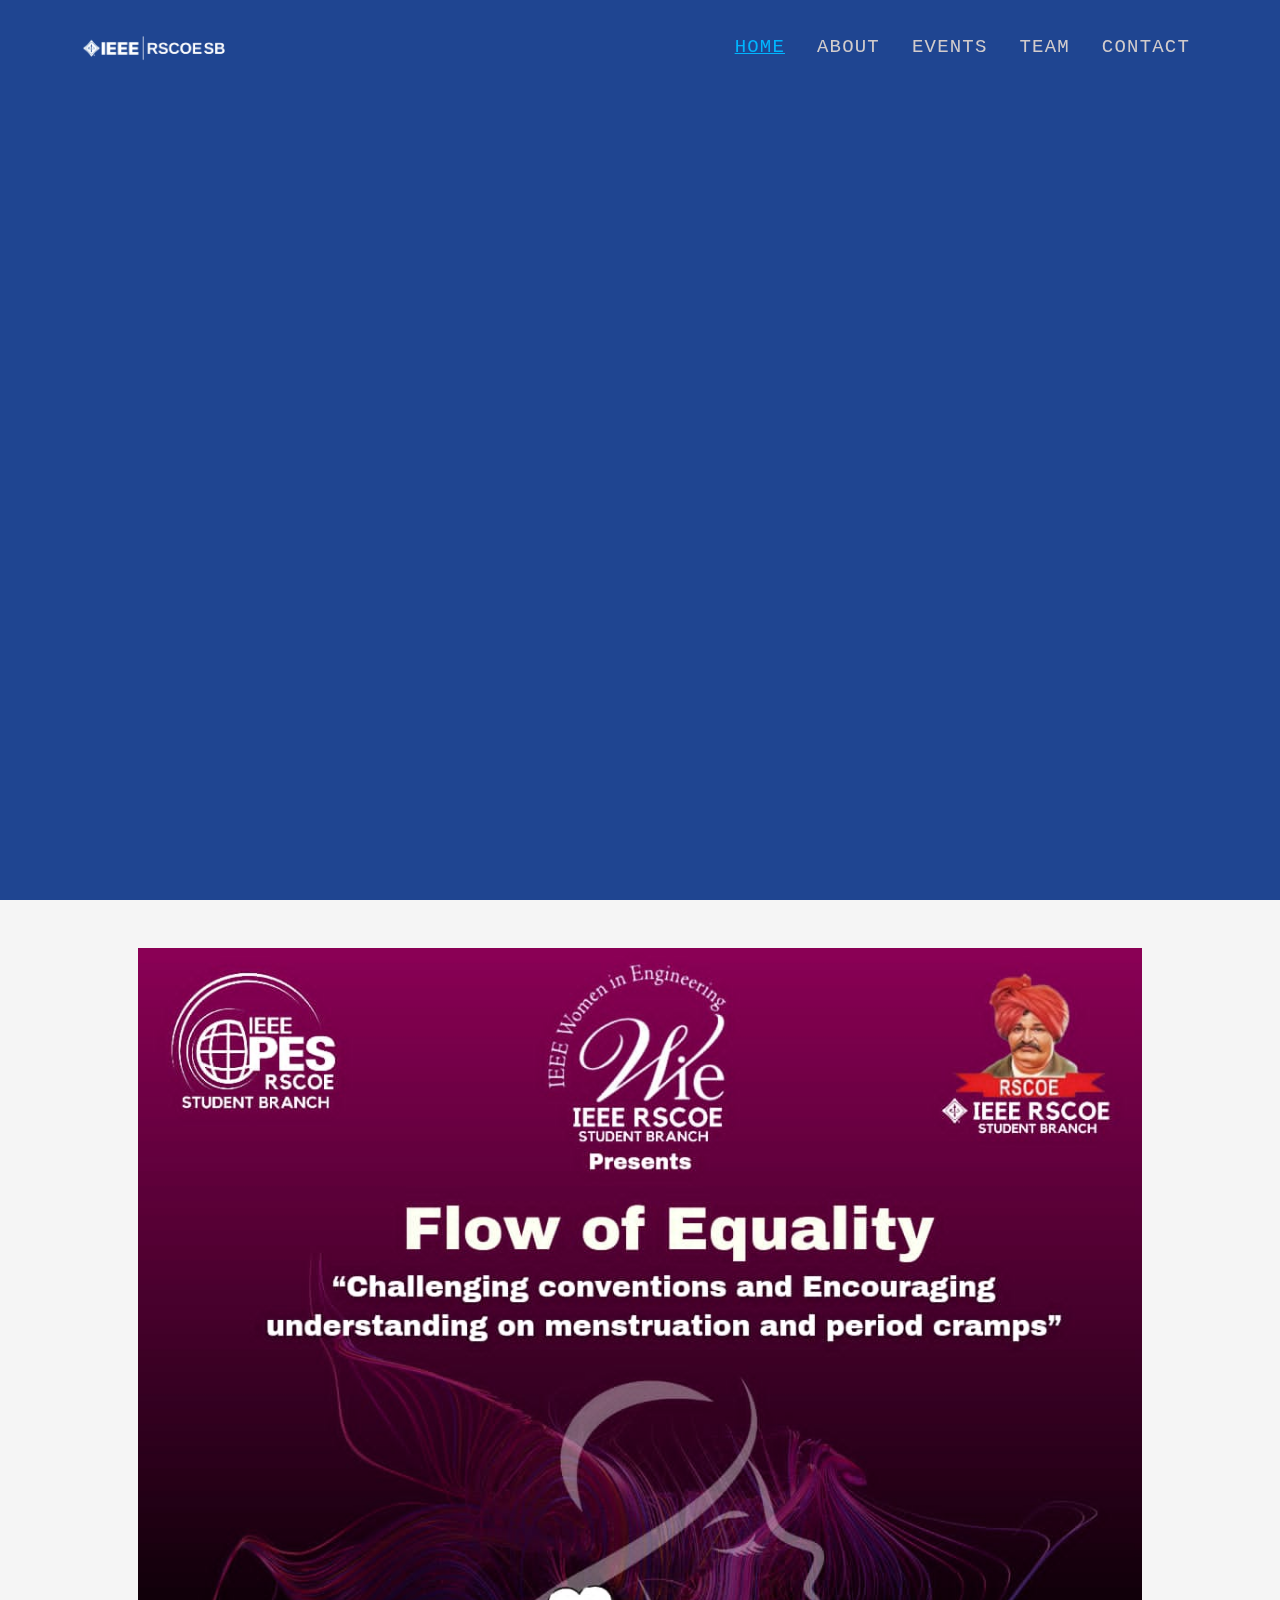
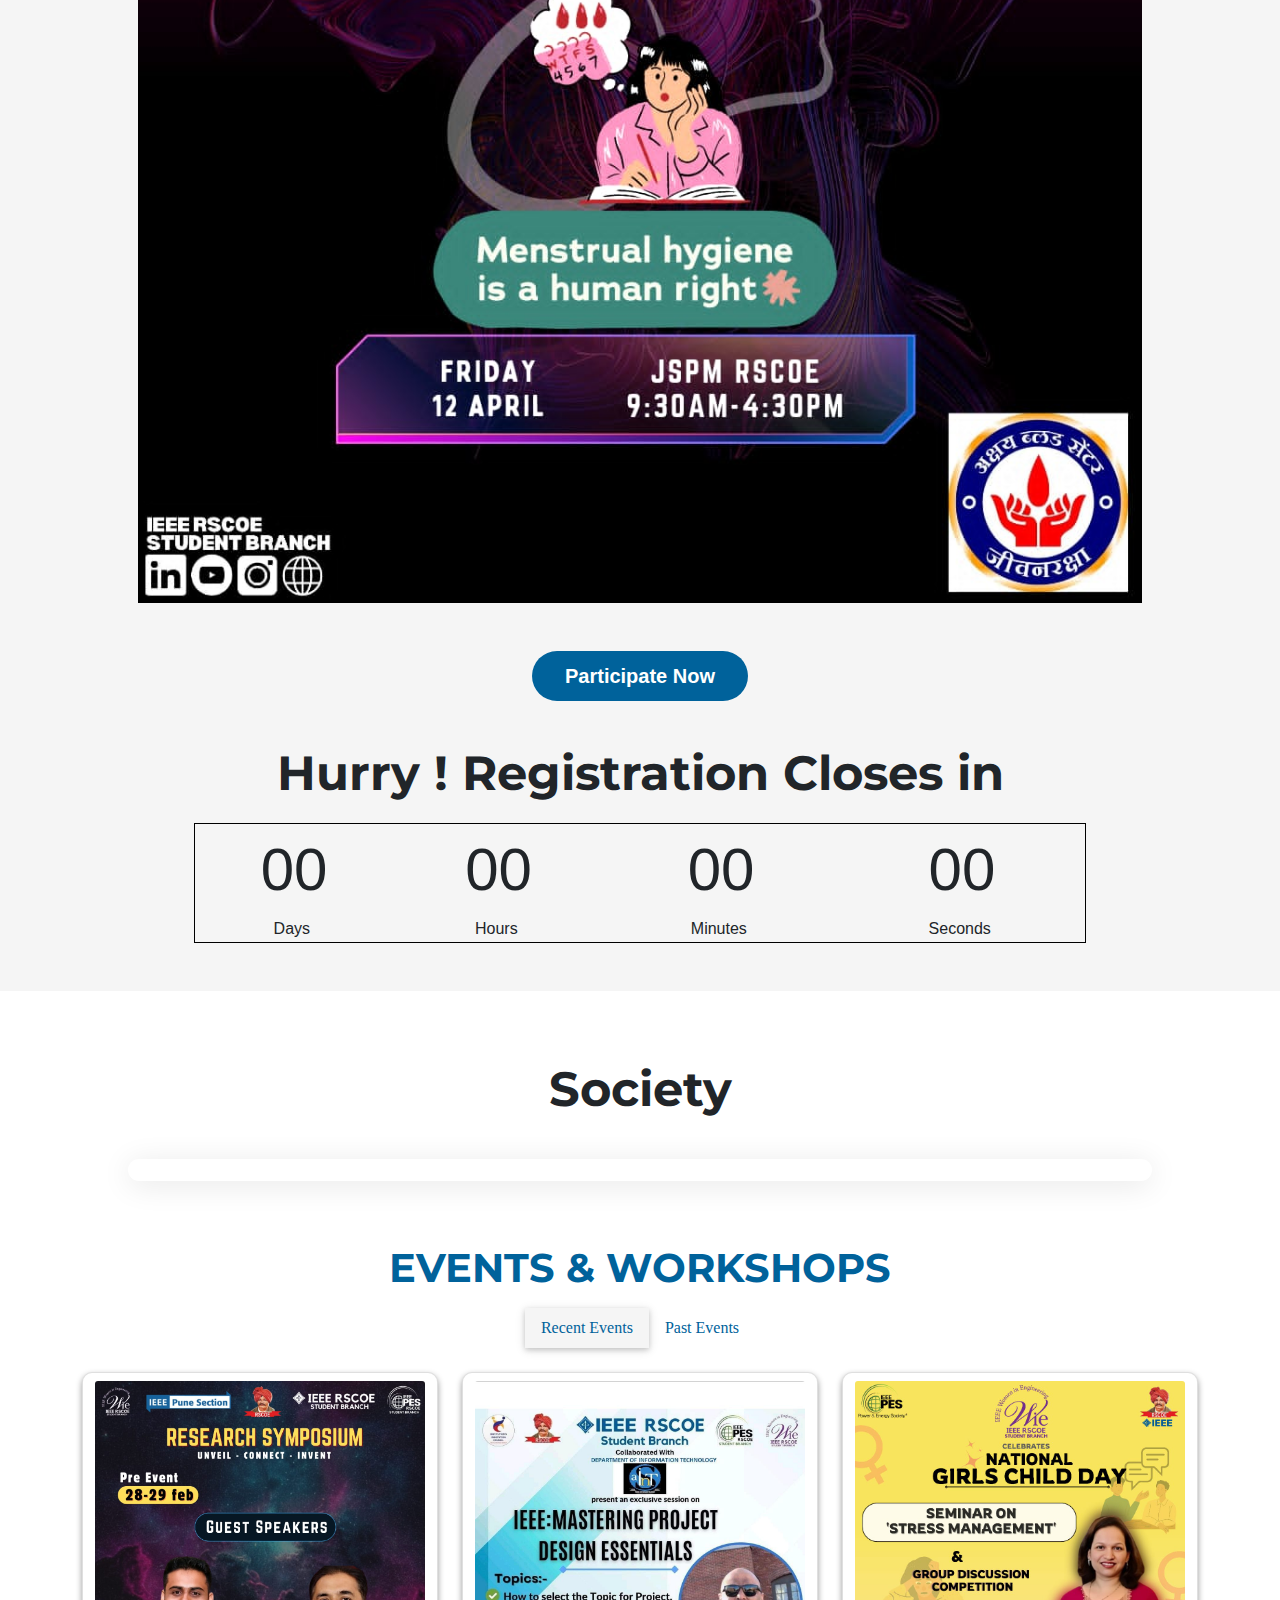
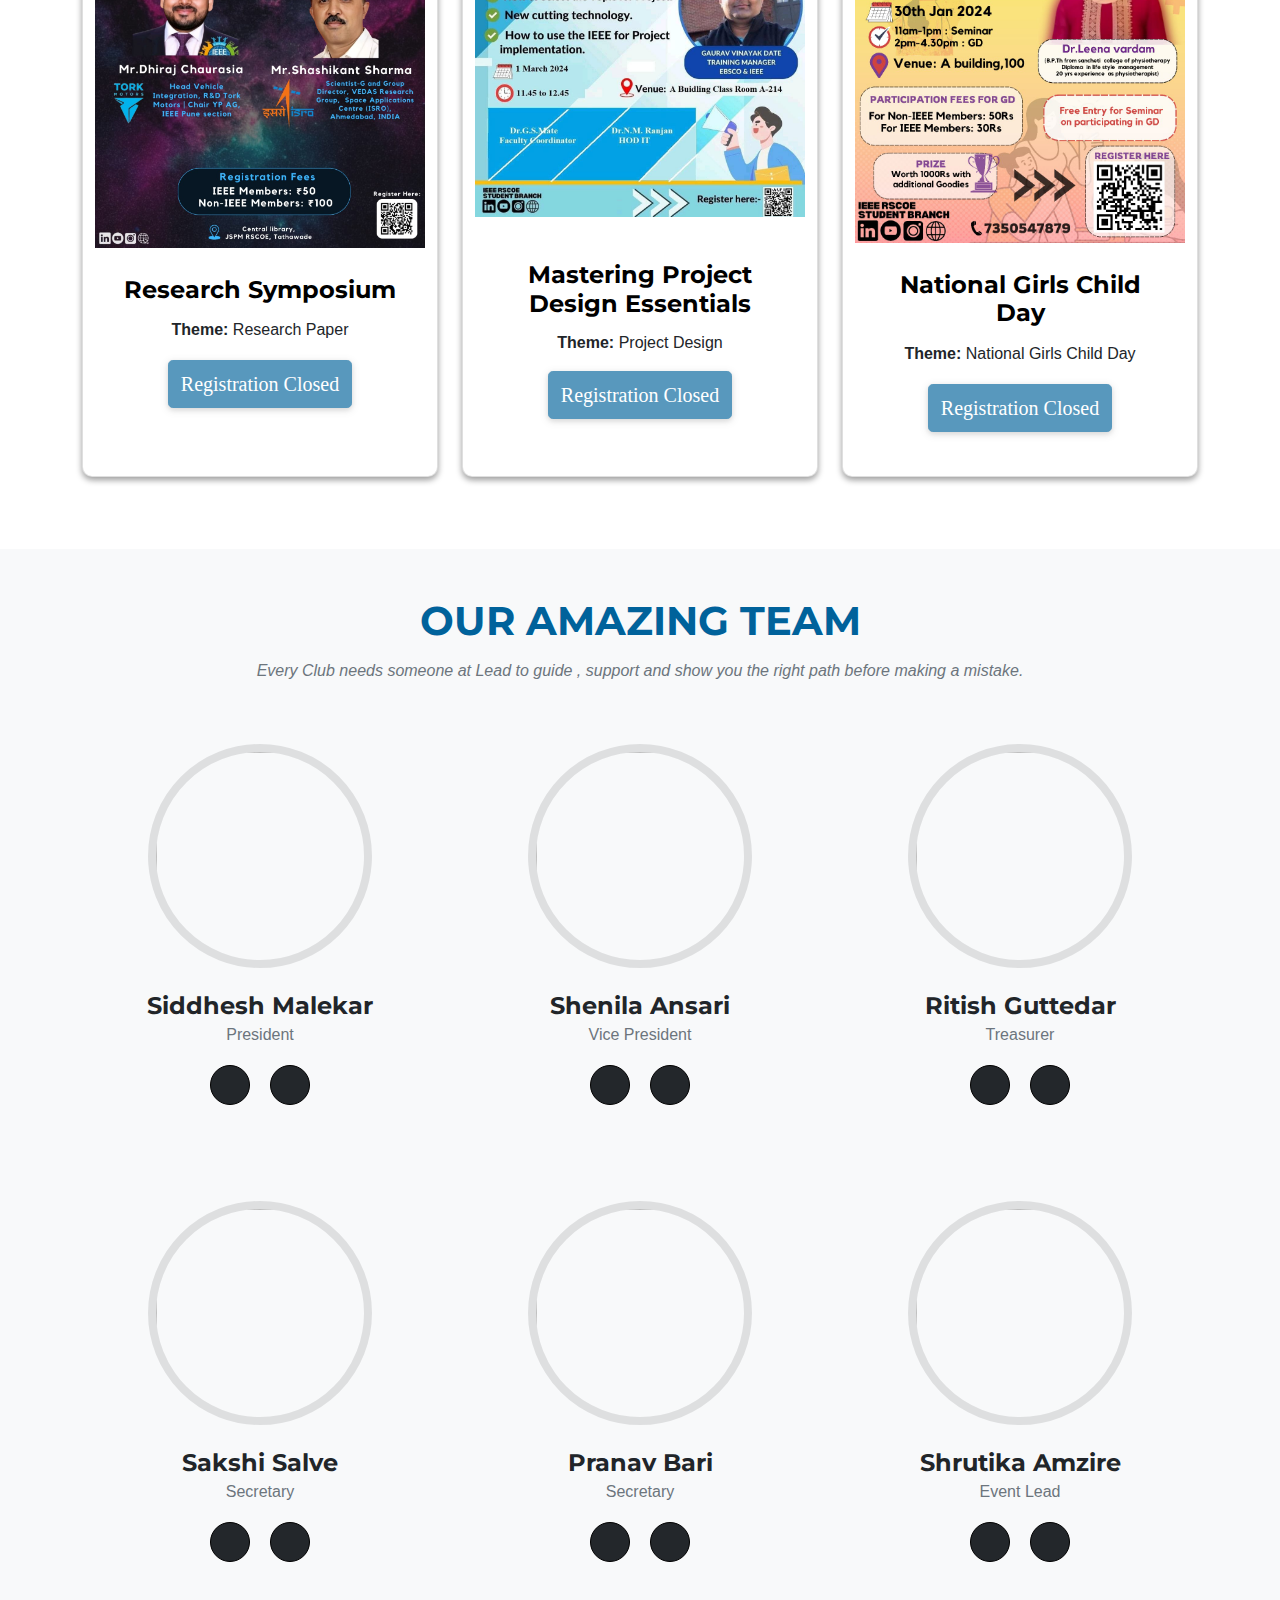
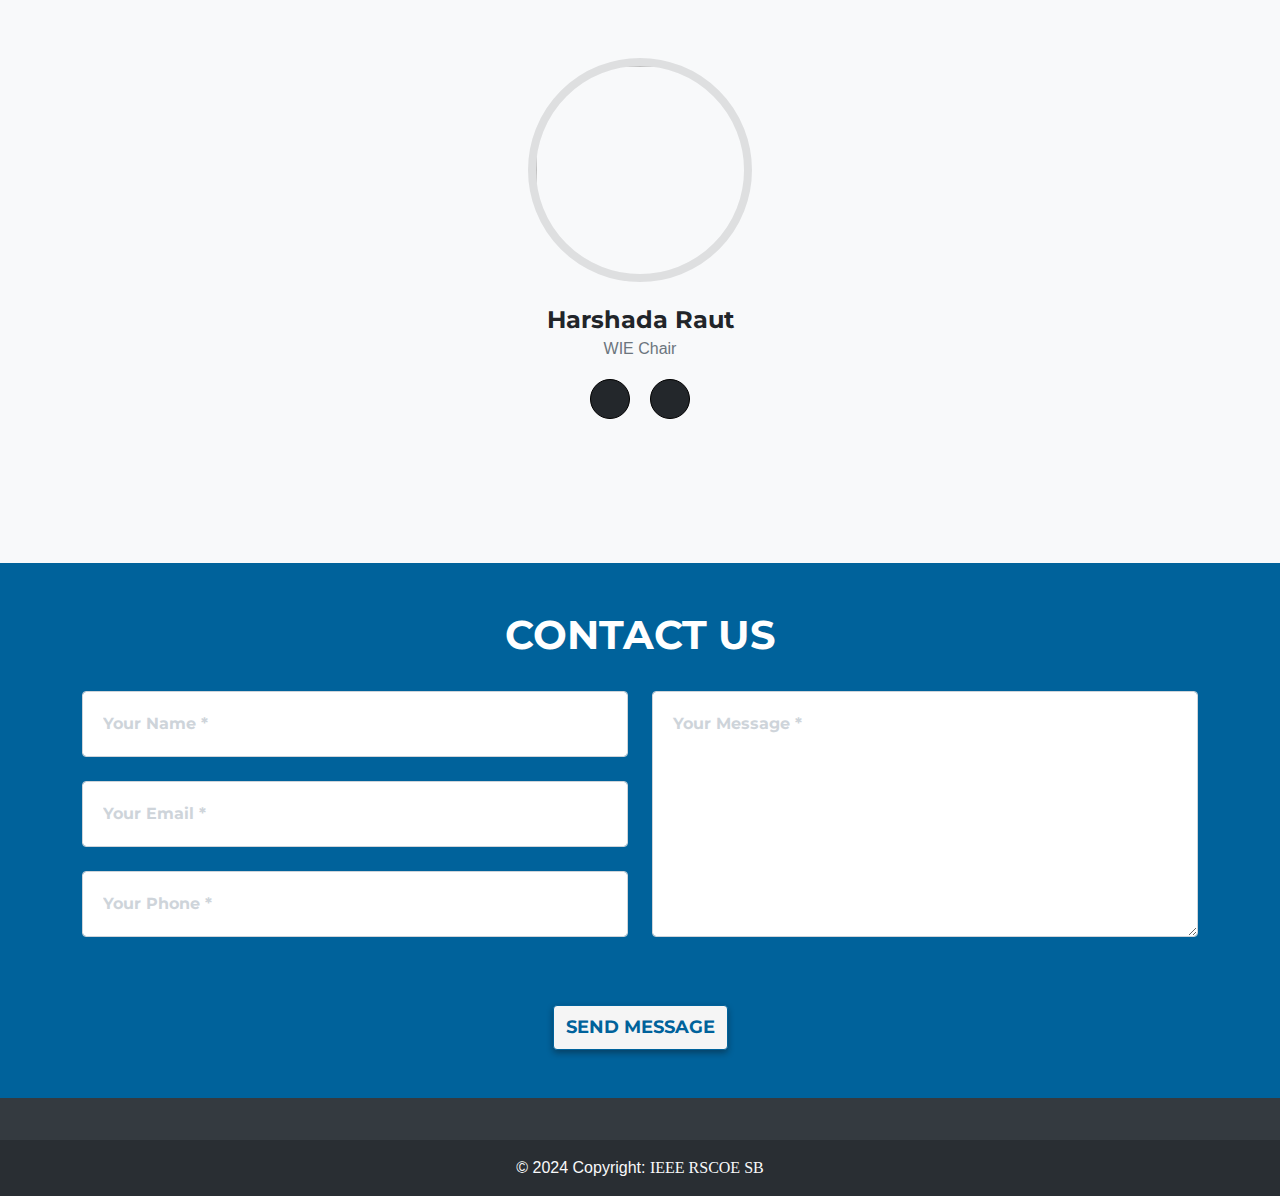
==== commit 04b26e95: "updated" ====
--- a/index.html
+++ b/index.html
@@ -26,58 +26,59 @@
 
 <body id="page-top">
   <!-- Navigation-->
-  <nav class="navbar navbar-expand-lg navbar-dark fixed-top" id="mainNav">
-    <div class="container">
-      <div style="">
-        <a class="navbar-brand js-scroll-trigger fade-in-left" href="#page-top">
-          <img src="assets/img/logos/png/IEEE_RSCOE_SB_White.png" alt="SB Logo" style="    max-width: 202px;
+  <div id="home">
+    <nav class="navbar navbar-expand-lg navbar-dark fixed-top" id="mainNav">
+      <div class="container">
+        <div style="">
+          <a class="navbar-brand js-scroll-trigger fade-in-left" href="#page-top">
+            <img src="assets/img/logos/png/IEEE_RSCOE_SB_White.png" alt="SB Logo" style="    max-width: 202px;
           max-height: 25px;" />
-        </a>
+          </a>
+        </div>
+
+
+        <button class="navbar-toggler navbar-toggler-right fade-in-right" type="button" data-toggle="collapse"
+          data-target="#navbarResponsive" aria-controls="navbarResponsive" aria-expanded="false"
+          aria-label="Toggle navigation">
+          Menu
+          <i class="fas fa-bars ml-1"></i>
+        </button>
+        <div class="collapse navbar-collapse fade-in-right" id="navbarResponsive">
+          <ul class="navbar-nav text-uppercase ml-auto">
+            <li class="nav-item"><a class="nav-link js-scroll-trigger" href="#home">Home</a></li>
+            <li class="nav-item"><a class="nav-link js-scroll-trigger" href="#contact">About</a></li>
+            <li class="nav-item"><a class="nav-link js-scroll-trigger" href="#events">Events</a></li>
+            <li class="nav-item"><a class="nav-link js-scroll-trigger" href="#team ">Team</a></li>
+            <li class="nav-item"><a class="nav-link js-scroll-trigger" href="#contact">Contact</a></li>
+          </ul>
+        </div>
       </div>
-
-
-      <button class="navbar-toggler navbar-toggler-right fade-in-right" type="button" data-toggle="collapse"
-        data-target="#navbarResponsive" aria-controls="navbarResponsive" aria-expanded="false"
-        aria-label="Toggle navigation">
-        Menu
-        <i class="fas fa-bars ml-1"></i>
-      </button>
-      <div class="collapse navbar-collapse fade-in-right" id="navbarResponsive">
-        <ul class="navbar-nav text-uppercase ml-auto">
-          <li class="nav-item"><a class="nav-link js-scroll-trigger" href="#about">About</a></li>
-          <li class="nav-item"><a class="nav-link js-scroll-trigger" href="#features">Features</a></li>
-          <li class="nav-item"><a class="nav-link js-scroll-trigger" href="#events">Events</a></li>
-          <li class="nav-item"><a class="nav-link js-scroll-trigger" href="gallery.html">Exhibition</a></li>
-          <li class="nav-item"><a class="nav-link js-scroll-trigger" href="#team">Team</a></li>
-        </ul>
-      </div>
-    </div>
-  </nav>
-
-  <!-- particles.js container -->
-
-
-  <!-- particles.js lib - https://github.com/VincentGarreau/particles.js -->
-  <script src="http://cdn.jsdelivr.net/particles.js/2.0.0/particles.min.js"></script> <!-- stats.js lib -->
-  <div id="particles-js" style="width: 100vw; height: 100vh;">
-    <!-- This Text will be in the Center of the Homepage and Make Animation plus Responsiveness -->
-    <!-- <h2>IEEE RSCOE SB</h2> -->
-  </div> <!--stats - count particles -->
-
-
-  <!-- Masthead-->
-  <header class="masthead">
-    <div id="carouselExampleIndicators" class="carousel slide" data-ride="carousel" data-interval="5000"
-      data-pause="false">
-      <!-- <ol class="carousel-indicators">
+    </nav>
+
+    <!-- particles.js container -->
+
+
+    <!-- particles.js lib - https://github.com/VincentGarreau/particles.js -->
+    <script src="http://cdn.jsdelivr.net/particles.js/2.0.0/particles.min.js"></script> <!-- stats.js lib -->
+    <div id="particles-js" style="width: 100vw; height: 100vh;">
+      <!-- This Text will be in the Center of the Homepage and Make Animation plus Responsiveness -->
+      <!-- <h2>IEEE RSCOE SB</h2> -->
+    </div> <!--stats - count particles -->
+
+
+    <!-- Masthead-->
+    <header class="masthead">
+      <div id="carouselExampleIndicators" class="carousel slide" data-ride="carousel" data-interval="5000"
+        data-pause="false">
+        <!-- <ol class="carousel-indicators">
         <li data-target="#carouselExampleIndicators" data-slide-to="0" class="active"></li>
         <li data-target="#carouselExampleIndicators" data-slide-to="1"></li>
         <li data-target="#carouselExampleIndicators" data-slide-to="2"></li>
         <li data-target="#carouselExampleIndicators" data-slide-to="3"></li> 
       </ol> -->
-      <!-- <div class="carousel-inner" role="listbox"> -->
-      <!-- Slide One - Set the background image for this slide in the line below -->
-      <!-- <div class="carousel-item active" style="background-image: url(assets/img/SLider/WEBSITE\ Nature.png)">
+        <!-- <div class="carousel-inner" role="listbox"> -->
+        <!-- Slide One - Set the background image for this slide in the line below -->
+        <!-- <div class="carousel-item active" style="background-image: url(assets/img/SLider/WEBSITE\ Nature.png)">
                   <a href="https://www.instagram.com/shutterbugs.mitaoe"><div class="carousel-caption ">
                     <h2 class="display-4"> </h2>
                     <p class="lead"></p>
@@ -89,9 +90,9 @@
                     <p class="lead"></p>
                   </div></a>
                 </div> -->
-      <!-- Slide Two - Set the background image for this slide in the line below
+        <!-- Slide Two - Set the background image for this slide in the line below
          -->
-      <!-- <div class="carousel-item active" style="background-image: url('assets/img/SLider/Slider\ 2.jpg') ">
+        <!-- <div class="carousel-item active" style="background-image: url('assets/img/SLider/Slider\ 2.jpg') ">
 
           <a href="https://www.instagram.com/p/CE8tThRAcQn">
             <div class="carousel-caption">
@@ -102,8 +103,8 @@
           </a>
         </div> -->
 
-      <!-- Slide Three - Set the background image for this slide in the line below -->
-      <!-- <div class="carousel-item" style="background-image: url('assets/img/SLider/Slider\ 1.jpg')">
+        <!-- Slide Three - Set the background image for this slide in the line below -->
+        <!-- <div class="carousel-item" style="background-image: url('assets/img/SLider/Slider\ 1.jpg')">
           <div class="carousel-caption ">
             <h2 class="display-4-3"></h2>
             <p class="lead-3"></p>
@@ -118,7 +119,7 @@
           </div>
         </div>
       </div> -->
-      <!-- <a class="carousel-control-prev" href="#carouselExampleIndicators" role="button" data-slide="prev">
+        <!-- <a class="carousel-control-prev" href="#carouselExampleIndicators" role="button" data-slide="prev">
           <span class="carousel-control-prev-icon" aria-hidden="true"></span>
           <span class="sr-only">Previous</span>
         </a>
@@ -126,10 +127,11 @@
           <span class="carousel-control-next-icon" aria-hidden="true"></span>
           <span class="sr-only">Next</span>
         </a> -->
-      <!-- </div> -->
-  </header>
-  <!-- DIWALI COMPETITION - -->
-  <!-- <section class="page-section fadein" style="background-color:#F5F5F5;">
+        <!-- </div> -->
+      </div>
+    </header>
+    <!-- DIWALI COMPETITION - -->
+    <!-- <section class="page-section fadein" style="background-color:#F5F5F5;">
     <div class="container text-center">
       <h4>Diwali Photography Competition</h4>
       <blockquote style="color:#000000"><q>Capturing the lights of these beautiful nights</q></blockquote>
@@ -142,105 +144,105 @@
       <p>Last Date For Submission: 29th October 2022 </p>
     </div>
   </section> -->
-  <!-- 2022 december competition-->
-  <section class="page-section fadein" style="background-color:#F5F5F5;">
-    <div class="container text-center">
-      <img src="assets/img/Events/FOE Banner.jpg" alt="2022 December Competition" height="90%" width="90%"><br>
-      <br><br>
-      <a target="_blank" href="https://forms.gle/Yi6DaxUfUUQ7DuLP9"><button data-tf-medium="snippet"
-          style="all:unset;font-family:Helvetica,Arial,sans-serif;display:inline-block;max-width:100%;white-space:nowrap;overflow:hidden;text-overflow:ellipsis;background-color:rgba(0, 98, 155);color:white;font-size:20px;border-radius:25px;padding:0 33px;font-weight:bold;height:50px;cursor:pointer;line-height:50px;text-align:center;margin:0;text-decoration:none;">Participate
-          Now</button></a>
-      <!DOCTYPE html>
-      <html>
-
-      <head>
-        <title>timer</title>
-      </head>
-
-      <body>
+    <!-- 2022 december competition-->
+    <section class="page-section fadein" style="background-color:#F5F5F5;">
+      <div class="container text-center">
+        <img src="assets/img/Events/FOE Banner.jpg" alt="2022 December Competition" height="90%" width="90%"><br>
         <br><br>
-        <center>
-          <h1 style="    padding-bottom: 0px;
+        <a target="_blank" href="https://forms.gle/Yi6DaxUfUUQ7DuLP9"><button data-tf-medium="snippet"
+            style="all:unset;font-family:Helvetica,Arial,sans-serif;display:inline-block;max-width:100%;white-space:nowrap;overflow:hidden;text-overflow:ellipsis;background-color:rgba(0, 98, 155);color:white;font-size:20px;border-radius:25px;padding:0 33px;font-weight:bold;height:50px;cursor:pointer;line-height:50px;text-align:center;margin:0;text-decoration:none;">Participate
+            Now</button></a>
+        <!DOCTYPE html>
+        <html>
+
+        <head>
+          <title>timer</title>
+        </head>
+
+        <body>
+          <br><br>
+          <center>
+            <h1 style="    padding-bottom: 0px;
           padding-top: 0px;">Hurry ! Registration Closes in</h1>
-          <table style="border:1px solid black;text-align:center;    width: 80%; height: 80%;">
-            <tr style="font-size:60px;">
-              <td id="days">
-                <center>00</center>
-              </td>
-              <td id="hours">
-                <center>00</center>
-              </td>
-              <td id="min">
-                <center>00</center>
-              </td>
-              <td id="sec">
-                <center>00</center>
-              </td>
-            </tr>
-            <tr>
-              <td>
-                <center> &ensp;&ensp;&ensp;&ensp;Days &ensp;&ensp;&ensp;&ensp;</center>
-              </td>
-              <td>
-                <center> &ensp;&ensp;&ensp;&ensp;Hours &ensp;&ensp;&ensp;&ensp;</center>
-              </td>
-              <td>
-                <center> &ensp;&ensp;&ensp;&ensp;Minutes &ensp;&ensp;&ensp;&ensp;</center>
-              </td>
-              <td>
-                <center> &ensp;&ensp;&ensp;&ensp;Seconds &ensp;&ensp;&ensp;&ensp;</center>
-              </td>
-            </tr>
-          </table>
-
-        </center>
-
-        <script type="text/javascript">
-          var x = new Date();
-          var y = x.getTime();
-          var t;
-          t = x.getTime();
-          console.log("Time :- ", t);
-          var total = y + t.getTime();
-          window.onload = function () {
-            count('count');
-          }
-          function count() {
-            var now = new Date();
-            var currentTime = now.getTime();
-
-            var diff = total - currentTime;
-            var s = Math.floor(diff / 1000);
-            var m = Math.floor(s / 60);
-            var h = Math.floor(m / 60);
-            var d = Math.floor(h / 24);
-
-            h = h % 24;
-            m = m % 60;
-            s = s % 60;
-
-            h = (h < 10) ? "0" + h : h;
-            m = (m < 10) ? "0" + m : m;
-            s = (s < 10) ? "0" + s : s;
-            d = (d < 10) ? "0" + d : d;
-
-            document.getElementById("days").innerHTML = d;
-            document.getElementById("hours").innerHTML = h;
-            document.getElementById("min").innerHTML = m;
-            document.getElementById("sec").innerHTML = s;
-            setTimeout(count, 1000);
-          }
-          count();
-        </script>
-
-      </body>
-
-      </html>
-    </div>
-  </section>
-
-  <!-- About-->
-  <!-- <section class="page-section fadein" id="about">
+            <table style="border:1px solid black;text-align:center;    width: 80%; height: 80%;">
+              <tr style="font-size:60px;">
+                <td id="days">
+                  <center>00</center>
+                </td>
+                <td id="hours">
+                  <center>00</center>
+                </td>
+                <td id="min">
+                  <center>00</center>
+                </td>
+                <td id="sec">
+                  <center>00</center>
+                </td>
+              </tr>
+              <tr>
+                <td>
+                  <center> &ensp;&ensp;&ensp;&ensp;Days &ensp;&ensp;&ensp;&ensp;</center>
+                </td>
+                <td>
+                  <center> &ensp;&ensp;&ensp;&ensp;Hours &ensp;&ensp;&ensp;&ensp;</center>
+                </td>
+                <td>
+                  <center> &ensp;&ensp;&ensp;&ensp;Minutes &ensp;&ensp;&ensp;&ensp;</center>
+                </td>
+                <td>
+                  <center> &ensp;&ensp;&ensp;&ensp;Seconds &ensp;&ensp;&ensp;&ensp;</center>
+                </td>
+              </tr>
+            </table>
+
+          </center>
+
+          <script type="text/javascript">
+            var x = new Date();
+            var y = x.getTime();
+            var t;
+            t = x.getTime();
+            console.log("Time :- ", t);
+            var total = y + t.getTime();
+            window.onload = function () {
+              count('count');
+            }
+            function count() {
+              var now = new Date();
+              var currentTime = now.getTime();
+
+              var diff = total - currentTime;
+              var s = Math.floor(diff / 1000);
+              var m = Math.floor(s / 60);
+              var h = Math.floor(m / 60);
+              var d = Math.floor(h / 24);
+
+              h = h % 24;
+              m = m % 60;
+              s = s % 60;
+
+              h = (h < 10) ? "0" + h : h;
+              m = (m < 10) ? "0" + m : m;
+              s = (s < 10) ? "0" + s : s;
+              d = (d < 10) ? "0" + d : d;
+
+              document.getElementById("days").innerHTML = d;
+              document.getElementById("hours").innerHTML = h;
+              document.getElementById("min").innerHTML = m;
+              document.getElementById("sec").innerHTML = s;
+              setTimeout(count, 1000);
+            }
+            count();
+          </script>
+
+        </body>
+
+        </html>
+      </div>
+    </section>
+
+    <!-- About-->
+    <!-- <section class="page-section fadein" id="about">
     <div class="container">
       <div class="row">
         <div class="col-md-7">
@@ -278,17 +280,17 @@
   </section> -->
 
 
-  <section class="slider-section" style="   padding-bottom: 15px;padding-top: 30px; ">
-    <h1>Society</h1>
-    <div class=" slider">
-      <div class="slider-items">
-        <img src="assets/img/logos/Slider/pune section.png" alt="">
-        <img src="assets/img/logos/Slider/sb r.png " alt="">
-        <img src="assets/img/logos/Slider/ar.png" alt="">
-        <img src="assets/img/logos/Slider/wie.png" alt="">
-        <img src="assets/img/logos/Slider/pes.png" alt="">
-
-        <!--  <img src="https://upload.wikimedia.org/wikipedia/en/thumb/3/37/Jumpman_logo.svg/1200px-Jumpman_logo.svg.png"   alt="">
+    <section class="slider-section" style="   padding-bottom: 15px;padding-top: 30px; ">
+      <h1>Society</h1>
+      <div class=" slider">
+        <div class="slider-items">
+          <img src="assets/img/logos/Slider/pune section.png" alt="">
+          <img src="assets/img/logos/Slider/sb r.png " alt="">
+          <img src="assets/img/logos/Slider/ar.png" alt="">
+          <img src="assets/img/logos/Slider/wie.png" alt="">
+          <img src="assets/img/logos/Slider/pes.png" alt="">
+
+          <!--  <img src="https://upload.wikimedia.org/wikipedia/en/thumb/3/37/Jumpman_logo.svg/1200px-Jumpman_logo.svg.png"   alt="">
       <img
           src="https://brandlogos.net/wp-content/uploads/2014/12/starbucks_coffee_company-logo_brandlogos.net_9jqys.png"
           alt="">
@@ -308,12 +310,12 @@
           alt=""> -->
 
 
+        </div>
       </div>
-    </div>
-
-  </section>
-
-  <!--<section class="page-section" id="about">
+
+    </section>
+
+    <!--<section class="page-section" id="about">
             <div class="container">
                 <div class="text-center">
                     <h2 class="section-heading text-uppercase">About Us</h2>
@@ -376,28 +378,28 @@
         </section>-->
 
 
-  <!-- Events and Workshops-->
-  <section class="page-section" id="events">
-    <div class="container">
-      <div class="text-center">
-        <h2 class="section-heading text-uppercase">events & workshops</h2>
-        <!-- If you add some heading -->
-      </div>
-
-
-      <ul class="nav justify-content-center md-pills pills-secondary">
-        <!-- <li class="nav-item">
+    <!-- Events and Workshops-->
+    <section class="page-section" id="events">
+      <div class="container">
+        <div class="text-center">
+          <h2 class="section-heading text-uppercase">events & workshops</h2>
+          <!-- If you add some heading -->
+        </div>
+
+
+        <ul class="nav justify-content-center md-pills pills-secondary">
+          <!-- <li class="nav-item">
               <a class="nav-link active" data-toggle="tab" href="#panel11" role="tab">Trending Events</a>
             </li> -->
-        <li class="nav-item">
-          <a class="nav-link active" data-toggle="tab" href="#panel12" role="tab">Recent Events</a>
-        </li>
-        <li class="nav-item">
-          <a class="nav-link" data-toggle="tab" href="#panel13" role="tab">Past Events</a>
-        </li>
-      </ul>
-
-      <!-- <ul class="nav justify-content-center md-pills  pills-peach-gradient">
+          <li class="nav-item">
+            <a class="nav-link active" data-toggle="tab" href="#panel12" role="tab">Recent Events</a>
+          </li>
+          <li class="nav-item">
+            <a class="nav-link" data-toggle="tab" href="#panel13" role="tab">Past Events</a>
+          </li>
+        </ul>
+
+        <!-- <ul class="nav justify-content-center md-pills  pills-peach-gradient">
             <li class="nav-item">
               <a class="nav-link active" data-toggle="tab" href="#panel40" role="tab">Blogger</a>
             </li>
@@ -408,11 +410,11 @@
               <a class="nav-link" data-toggle="tab" href="#panel42" role="tab">Photographer</a>
             </li> -->
 
-      <!-- Tab panels -->
-      <div class="tab-content pt-0">
-        <!-- TODO Add On Going Events Here -->
-        <!--Panel 1-->
-        <!-- <div class="tab-pane fade in show active " id="panel11" role="tabpanel">
+        <!-- Tab panels -->
+        <div class="tab-content pt-0">
+          <!-- TODO Add On Going Events Here -->
+          <!--Panel 1-->
+          <!-- <div class="tab-pane fade in show active " id="panel11" role="tabpanel">
                 <br>
               <div class="card mb-3" >
                 <div class="row no-gutters">
@@ -452,225 +454,225 @@
             </div> -->
 
 
-        <!--Panel 2-->
-        <div class="tab-pane fade in show active" id="panel12" role="tabpanel">
-          <br>
-          <!-- Card deck -->
-          <div class="card-deck">
-
-            <div class="card mb-4">
-
-              <!--Card image-->
-              <div class="view overlay">
-                <img class="card-img-top" src="assets/img/Events/Sequence/1.jpg" alt="Card image cap">
-                <a href="#!">
-                  <div class="mask rgba-white-slight"></div>
-                </a>
+          <!--Panel 2-->
+          <div class="tab-pane fade in show active" id="panel12" role="tabpanel">
+            <br>
+            <!-- Card deck -->
+            <div class="card-deck">
+
+              <div class="card mb-4">
+
+                <!--Card image-->
+                <div class="view overlay">
+                  <img class="card-img-top" src="assets/img/Events/Sequence/1.jpg" alt="Card image cap">
+                  <a href="#!">
+                    <div class="mask rgba-white-slight"></div>
+                  </a>
+                </div>
+
+                <!--Card content-->
+                <div class="card-body">
+
+                  <!--Title-->
+                  <h4 class="card-title text-center">Research Symposium</h4>
+                  <!--Text-->
+                  <p>
+                    <!-- <p class="card-texts text-center"><strong> Last Date:</strong> 25<sup>th</sup> June, 2021<br> -->
+                    <strong>Theme:</strong> Research Paper <br>
+                    <!-- <strong>Results On:</strong> 29<sup>th</sup> June,2021 <br> -->
+                  </p>
+                  <p></p>
+                  <p><a href="link" class="btn btn-primary btn-lg float-center disabled">Registration Closed</a>
+                    <!--<a href="" target="_blank" class="button">Register</a>-->
+                  </p>
+                </div>
+
               </div>
 
-              <!--Card content-->
-              <div class="card-body">
-
-                <!--Title-->
-                <h4 class="card-title text-center">Research Symposium</h4>
-                <!--Text-->
-                <p>
-                  <!-- <p class="card-texts text-center"><strong> Last Date:</strong> 25<sup>th</sup> June, 2021<br> -->
-                  <strong>Theme:</strong> Research Paper <br>
-                  <!-- <strong>Results On:</strong> 29<sup>th</sup> June,2021 <br> -->
-                </p>
-                <p></p>
-                <p><a href="link" class="btn btn-primary btn-lg float-center disabled">Registration Closed</a>
-                  <!--<a href="" target="_blank" class="button">Register</a>-->
-                </p>
+              <!-- Card -->
+              <div class="card mb-4">
+
+                <!--Card image-->
+                <div class="view overlay">
+                  <img class="card-img-top" src="assets/img/Events/Sequence/2.jpg" alt="Card image cap">
+                  <a href="#!">
+                    <div class="mask rgba-white-slight"></div>
+                  </a>
+                </div>
+
+                <!--Card content-->
+                <div class="card-body">
+
+                  <!--Title-->
+                  <p>
+
+                  </p>
+                  <h4 class="card-title text-center">Mastering Project Design Essentials</h4>
+                  <!--Text-->
+                  <!-- <p class="card-texts text-center"><strong> Last Date:</strong> 2<sup>nd</sup> September, 2020<br> -->
+                  <strong>Theme:</strong> Project Design <br>
+                  <!-- <strong>Results On:</strong> 5<sup>th</sup> September,2020 <br> -->
+                  </p>
+                  <p></p>
+                  <p><a href="link" class="btn btn-primary btn-lg float-center disabled">Registration Closed</a>
+                    <!--<a href="" target="_blank" class="button">Register</a>-->
+                  </p>
+                  <!-- Provides extra visual weight and identifies the primary action in a set of buttons -->
+
+                </div>
+
               </div>
-
-            </div>
-
-            <!-- Card -->
-            <div class="card mb-4">
-
-              <!--Card image-->
-              <div class="view overlay">
-                <img class="card-img-top" src="assets/img/Events/Sequence/2.jpg" alt="Card image cap">
-                <a href="#!">
-                  <div class="mask rgba-white-slight"></div>
-                </a>
+              <!-- Card -->
+
+              <!-- Card -->
+              <div class="card mb-4">
+
+                <!--Card image-->
+                <div class="view overlay">
+                  <img class="card-img-top" src="assets/img/Events/Sequence/3.jpg" alt="Card image cap">
+                  <a href="#!">
+                    <div class="mask rgba-white-slight"></div>
+                  </a>
+                </div>
+
+                <!--Card content-->
+                <div class="card-body">
+
+                  <!--Title-->
+                  <h4 class="card-title text-center">National Girls Child Day</h4>
+                  <!--Text-->
+                  <p>
+                    <!-- <p class="card-texts text-center"><strong> Last Date:</strong> 2<sup>nd</sup> September, 2020<br> -->
+                    <strong>Theme:</strong> National Girls Child Day <br>
+                    <!-- <strong>Results On:</strong> 5<sup>th</sup> September,2020 <br> -->
+                  </p>
+                  <p></p>
+                  <p><a href="link" class="btn btn-primary btn-lg float-center disabled">Registration Closed</a>
+                    <!--<a href="" target="_blank" class="button">Register</a>-->
+                  </p>
+                </div>
+
               </div>
 
-              <!--Card content-->
-              <div class="card-body">
-
-                <!--Title-->
-                <p>
-
-                </p>
-                <h4 class="card-title text-center">Mastering Project Design Essentials</h4>
-                <!--Text-->
-                <!-- <p class="card-texts text-center"><strong> Last Date:</strong> 2<sup>nd</sup> September, 2020<br> -->
-                <strong>Theme:</strong> Project Design <br>
-                <!-- <strong>Results On:</strong> 5<sup>th</sup> September,2020 <br> -->
-                </p>
-                <p></p>
-                <p><a href="link" class="btn btn-primary btn-lg float-center disabled">Registration Closed</a>
-                  <!--<a href="" target="_blank" class="button">Register</a>-->
-                </p>
-                <!-- Provides extra visual weight and identifies the primary action in a set of buttons -->
+            </div>
+            <!-- Card deck -->
+
+          </div>
+          <!--/.Panel 2-->
+
+          <!--Panel 3-->
+          <div class="tab-pane fade" id="panel13" role="tabpanel">
+            <br>
+            <!-- Card deck -->
+            <div class="card-deck">
+
+              <!-- Card -->
+              <div class="card mb-4">
+
+                <!--Card image-->
+                <div class="view overlay">
+                  <img class="card-img img-fluid" src="assets/img/Events/Sequence/4.jpg" alt="Card image cap">
+                  <a href="#!">
+                    <div class="mask rgba-white-slight"></div>
+                  </a>
+                </div>
+
+                <!--Card content-->
+                <div class="card-body">
+
+                  <!--Title-->
+                  <p>
+
+                  </p>
+                  <h4 class="card-title text-center">Workshop on Matlab </h4>
+                  <!--Text-->
+                  <!-- <p class="card-text text-center"><strong> Last Date:</strong> 2<sup>nd</sup> September, 2020<br> -->
+                  <strong>Theme:</strong> Workshop<br>
+                  <!-- <strong>Results On:</strong> 5<sup>th</sup> September,2020 <br> -->
+                  </p>
+                  <p></p>
+                  <p><a href="link" class="btn btn-primary btn-lg float-center disabled">Registration Closed</a>
+                    <!--<a href="" target="_blank" class="button">Register</a>-->
+                  </p>
+                  <!-- Provides extra visual weight and identifies the primary action in a set of buttons -->
+
+                </div>
 
               </div>
 
-            </div>
-            <!-- Card -->
-
-            <!-- Card -->
-            <div class="card mb-4">
-
-              <!--Card image-->
-              <div class="view overlay">
-                <img class="card-img-top" src="assets/img/Events/Sequence/3.jpg" alt="Card image cap">
-                <a href="#!">
-                  <div class="mask rgba-white-slight"></div>
-                </a>
+
+              <!-- Card -->
+              <div class="card mb-4">
+
+                <!--Card image-->
+                <div class="view overlay">
+                  <img class="card-img-top" src="assets/img/Events/Sequence/5.jpg" alt="Card image cap">
+                  <a href="#!">
+                    <div class="mask rgba-white-slight"></div>
+                  </a>
+                </div>
+
+                <!--Card content-->
+                <div class="card-body">
+
+                  <!--Title-->
+                  <h4 class="card-title text-center">IEEE XStream 2023</h4>
+                  <!--Text-->
+                  <p>
+                    <!-- <p class="card-text text-center"><strong> Last Date:</strong> 2<sup>nd</sup> September, 2020<br> -->
+                    <strong>Theme:</strong>Programming Competition<br>
+                    <!-- <strong>Results On:</strong> 5<sup>th</sup> September,2020 <br> -->
+                  </p>
+                  <p></p>
+                  <p><a href="link" class="btn btn-primary btn-lg float-center disabled">Registration Closed</a>
+                    <!--<a href="" target="_blank" class="button">Register</a>-->
+                  </p>
+                </div>
+
               </div>
-
-              <!--Card content-->
-              <div class="card-body">
-
-                <!--Title-->
-                <h4 class="card-title text-center">National Girls Child Day</h4>
-                <!--Text-->
-                <p>
-                  <!-- <p class="card-texts text-center"><strong> Last Date:</strong> 2<sup>nd</sup> September, 2020<br> -->
-                  <strong>Theme:</strong> National Girls Child Day <br>
+              <!-- Card -->
+
+              <!-- Card -->
+              <div class="card mb-4">
+
+                <!--Card image-->
+                <div class="view overlay">
+                  <img class="card-img-top" src="assets/img/Events/Sequence/6.jpg" alt="Card image cap">
+                  <a href="#!">
+                    <div class="mask rgba-white-slight"></div>
+                  </a>
+                </div>
+
+                <!--Card content-->
+                <div class="card-body">
+
+                  <!--Title-->
+                  <h4 class="card-title text-center">Helpign Hands</h4>
+                  <!--Text-->
+                  <!-- <p class="card-text text-center"><strong> Last Date:</strong> 2<sup>nd</sup> September, 2020<br> -->
+                  <strong>Theme:</strong> Soical Service <br>
                   <!-- <strong>Results On:</strong> 5<sup>th</sup> September,2020 <br> -->
-                </p>
-                <p></p>
-                <p><a href="link" class="btn btn-primary btn-lg float-center disabled">Registration Closed</a>
-                  <!--<a href="" target="_blank" class="button">Register</a>-->
-                </p>
+                  </p>
+                  <p></p>
+                  <p><a href="link" class="btn btn-primary btn-lg float-center disabled">Registration Closed</a>
+                    <!--<a href="" target="_blank" class="button">Register</a>-->
+                  </p>
+
+                </div>
+
               </div>
-
-            </div>
-
-          </div>
-          <!-- Card deck -->
-
-        </div>
-        <!--/.Panel 2-->
-
-        <!--Panel 3-->
-        <div class="tab-pane fade" id="panel13" role="tabpanel">
-          <br>
-          <!-- Card deck -->
-          <div class="card-deck">
-
-            <!-- Card -->
-            <div class="card mb-4">
-
-              <!--Card image-->
-              <div class="view overlay">
-                <img class="card-img img-fluid" src="assets/img/Events/Sequence/4.jpg" alt="Card image cap">
-                <a href="#!">
-                  <div class="mask rgba-white-slight"></div>
-                </a>
-              </div>
-
-              <!--Card content-->
-              <div class="card-body">
-
-                <!--Title-->
-                <p>
-
-                </p>
-                <h4 class="card-title text-center">Workshop on Matlab </h4>
-                <!--Text-->
-                <!-- <p class="card-text text-center"><strong> Last Date:</strong> 2<sup>nd</sup> September, 2020<br> -->
-                <strong>Theme:</strong> Workshop<br>
-                <!-- <strong>Results On:</strong> 5<sup>th</sup> September,2020 <br> -->
-                </p>
-                <p></p>
-                <p><a href="link" class="btn btn-primary btn-lg float-center disabled">Registration Closed</a>
-                  <!--<a href="" target="_blank" class="button">Register</a>-->
-                </p>
-                <!-- Provides extra visual weight and identifies the primary action in a set of buttons -->
-
-              </div>
-
-            </div>
-
-
-            <!-- Card -->
-            <div class="card mb-4">
-
-              <!--Card image-->
-              <div class="view overlay">
-                <img class="card-img-top" src="assets/img/Events/Sequence/5.jpg" alt="Card image cap">
-                <a href="#!">
-                  <div class="mask rgba-white-slight"></div>
-                </a>
-              </div>
-
-              <!--Card content-->
-              <div class="card-body">
-
-                <!--Title-->
-                <h4 class="card-title text-center">IEEE XStream 2023</h4>
-                <!--Text-->
-                <p>
-                  <!-- <p class="card-text text-center"><strong> Last Date:</strong> 2<sup>nd</sup> September, 2020<br> -->
-                  <strong>Theme:</strong>Programming Competition<br>
-                  <!-- <strong>Results On:</strong> 5<sup>th</sup> September,2020 <br> -->
-                </p>
-                <p></p>
-                <p><a href="link" class="btn btn-primary btn-lg float-center disabled">Registration Closed</a>
-                  <!--<a href="" target="_blank" class="button">Register</a>-->
-                </p>
-              </div>
-
-            </div>
-            <!-- Card -->
-
-            <!-- Card -->
-            <div class="card mb-4">
-
-              <!--Card image-->
-              <div class="view overlay">
-                <img class="card-img-top" src="assets/img/Events/Sequence/6.jpg" alt="Card image cap">
-                <a href="#!">
-                  <div class="mask rgba-white-slight"></div>
-                </a>
-              </div>
-
-              <!--Card content-->
-              <div class="card-body">
-
-                <!--Title-->
-                <h4 class="card-title text-center">Helpign Hands</h4>
-                <!--Text-->
-                <!-- <p class="card-text text-center"><strong> Last Date:</strong> 2<sup>nd</sup> September, 2020<br> -->
-                <strong>Theme:</strong> Soical Service <br>
-                <!-- <strong>Results On:</strong> 5<sup>th</sup> September,2020 <br> -->
-                </p>
-                <p></p>
-                <p><a href="link" class="btn btn-primary btn-lg float-center disabled">Registration Closed</a>
-                  <!--<a href="" target="_blank" class="button">Register</a>-->
-                </p>
-
-              </div>
-
-            </div>
-            <!-- Card -->
-
-          </div>
-          <!-- Card deck -->
-
-        </div>
-        <!--/.Panel 3-->
-
-
-
-
-        <!--<div class="row text-center">
+              <!-- Card -->
+
+            </div>
+            <!-- Card deck -->
+
+          </div>
+          <!--/.Panel 3-->
+
+
+
+
+          <!--<div class="row text-center">
                     <div class="col-md-4">
                         <span class="fa-stack fa-4x">
                             <i class="fas fa-circle fa-stack-2x text-primary"></i>
@@ -698,10 +700,10 @@
                 </div>
             </div>
         </section>-->
-      </div>
-  </section>
-
-  <!-- Exibhition--
+        </div>
+    </section>
+
+    <!-- Exibhition--
          <div class="py-5">
             <div class="container">
                 <div class="row">
@@ -721,127 +723,128 @@
             </div>
         </div>-->
 
-  <!-- Team-->
-  <section class="page-section bg-light" id="team">
-    <div class="container">
-      <div class="text-center">
-        <h2 class="section-heading text-uppercase">Our Amazing Team</h2>
-        <h3 class="section-subheading text-muted">Every Club needs someone at Lead to guide , support and show you
-          the
-          right path before making a mistake.</h3>
-      </div>
-      <div class="row">
-        <div class="col-lg-4">
-          <div class="team-member">
-            <img class="mx-auto rounded-circle" src="assets/img/team/siddhesh_1.jpg" alt="" />
-            <h4>Siddhesh Malekar</h4>
-            <p class="text-muted">President</p>
-            <a class="btn btn-dark btn-social mx-2"
-              href="https://www.linkedin.com/in/siddhesh-malekar-516b6221b?utm_source=share&utm_campaign=share_via&utm_content=profile&utm_medium=android_app"><i
-                class="fab fa-linkedin-in"></i></a>
-            <a class="btn btn-dark btn-social mx-2"
-              href="https://www.instagram.com/siddhesh7531?igsh=dTV3MmNweG5mbWEw"><i class="fab fa-instagram"></i></a>
-          </div>
-        </div>
-        <div class="col-lg-4">
-          <div class="team-member">
-            <!-- president -->
-            <img class="mx-auto rounded-circle" src="assets/img/team/Shenila_1.png" alt="" />
-            <h4>Shenila Ansari</h4>
-            <p class="text-muted">Vice President</p>
-            <a class="btn btn-dark btn-social mx-2"
-              href="https://www.instagram.com/shenilaaaa?igsh=MXYxbXQ2aTRhZzUwcw=="><i class="fab fa-instagram"></i></a>
-
-            <a class="btn btn-dark btn-social mx-2"
-              href="https://www.linkedin.com/in/shenila-ansari-652b24250?utm_source=share&utm_campaign=share_via&utm_content=profile&utm_medium=android_app"><i
-                class="fab fa-linkedin-in"></i></a>
-          </div>
-        </div>
-
-        <div class="col-lg-4">
-          <div class="team-member">
-            <!-- vice president -->
-            <img class="mx-auto rounded-circle" src="assets/img/team/Ritish_1.jpg" alt="" />
-            <h4>Ritish Guttedar</h4>
-            <p class="text-muted">Treasurer</p>
-
-            <a class="btn btn-dark btn-social mx-2" href="https://www.instagram.com/rbguttedar?igsh=bG10MjF4YTAyYXY2"><i
-                class="fab fa-instagram"></i></a>
-
-            <a class="btn btn-dark btn-social mx-2"
-              href="https://www.linkedin.com/in/rbguttedar?utm_source=share&utm_campaign=share_via&utm_content=profile&utm_medium=android_app"><i
-                class="fab fa-linkedin-in"></i></a>
-          </div>
-        </div>
-      </div>
-      <div class="row">
-        <div class="col-lg">
-          <div class="team-member">
-            <!-- Treasurer -->
-            <img class="mx-auto rounded-circle" src="assets/img/team/Sakshi_1.png" alt="" />
-            <h4>Sakshi Salve</h4>
-            <p class="text-muted">Secretary</p>
-
-            <a class="btn btn-dark btn-social mx-2"
-              href="https://www.linkedin.com/in/sakshi-salve?utm_source=share&utm_campaign=share_via&utm_content=profile&utm_medium=android_app"><i
-                class="fab fa-linkedin-in"></i></a>
-
-            <a class="btn btn-dark btn-social mx-2"
-              href="https://www.instagram.com/s_sakshiiii_?igsh=MTQ5cW9kNTFqZ3l2aQ=="><i
-                class="fab fa-instagram"></i></a>
-
-          </div>
-        </div>
-        <div class="col-lg">
-          <div class="team-member">
-            <!-- Secretary -->
-            <img class="mx-auto rounded-circle" src="assets/img/team/Pranav_1.png" alt="" />
-            <h4>Pranav Bari</h4>
-            <p class="text-muted">Secretary</p>
-            <a class="btn btn-dark btn-social mx-2"
-              href="https://www.instagram.com/pranavbari9797?utm_source=qr&igsh=NHFnOHZpbWY1bXY3"><i
-                class="fab fa-instagram"></i></a>
-
-            <a class="btn btn-dark btn-social mx-2"
-              href="https://www.linkedin.com/in/pranav-bari-5a4156200?utm_source=share&utm_campaign=share_via&utm_content=profile&utm_medium=android_app"><i
-                class="fab fa-linkedin-in"></i></a>
-          </div>
-        </div>
-
-        <div class="col-lg">
-          <div class="team-member">
-            <!-- Secretary -->
-            <img class="mx-auto rounded-circle" src="assets/img/team/Shrutika_1.png" alt="" />
-            <h4>Shrutika Amzire</h4>
-            <p class="text-muted">Event Lead</p>
-            <a class="btn btn-dark btn-social mx-2" href="https://www.instagram.com/shrutika_amzire/"><i
-                class="fab fa-instagram"></i></a>
-
-            <a class="btn btn-dark btn-social mx-2"
-              href="https://www.linkedin.com/in/shrutika-amzire-128387249?utm_source=share&utm_campaign=share_via&utm_content=profile&utm_medium=android_app"><i
-                class="fab fa-linkedin-in"></i></a>
-
-          </div>
-        </div>
-      </div>
-      <div class="row">
-        <div class="col-lg">
-          <div class="team-member">
-            <!-- Event Lead-->
-            <img class="mx-auto rounded-circle" src="assets/img/team/Harshda_1.jpg" alt="" />
-            <h4>Harshada Raut</h4>
-            <p class="text-muted">WIE Chair</p>
-            <a class="btn btn-dark btn-social mx-2" href="https://www.instagram.com/a_jpeg_soul/"><i
-                class="fab fa-instagram"></i></a>
-
-            <a class="btn btn-dark btn-social mx-2"
-              href="https://www.linkedin.com/in/harshada-raut-a643aa251?utm_source=share&utm_campaign=share_via&utm_content=profile&utm_medium=android_app"><i
-                class="fab fa-linkedin-in"></i></a>
-          </div>
-        </div>
-
-
-        <!-- // EXTRA MEMBERS  
+    <!-- Team-->
+    <section class="page-section bg-light" id="team">
+      <div class="container">
+        <div class="text-center">
+          <h2 class="section-heading text-uppercase">Our Amazing Team</h2>
+          <h3 class="section-subheading text-muted">Every Club needs someone at Lead to guide , support and show you
+            the
+            right path before making a mistake.</h3>
+        </div>
+        <div class="row">
+          <div class="col-lg-4">
+            <div class="team-member">
+              <img class="mx-auto rounded-circle" src="assets/img/team/siddhesh_1.jpg" alt="" />
+              <h4>Siddhesh Malekar</h4>
+              <p class="text-muted">President</p>
+              <a class="btn btn-dark btn-social mx-2"
+                href="https://www.linkedin.com/in/siddhesh-malekar-516b6221b?utm_source=share&utm_campaign=share_via&utm_content=profile&utm_medium=android_app"><i
+                  class="fab fa-linkedin-in"></i></a>
+              <a class="btn btn-dark btn-social mx-2"
+                href="https://www.instagram.com/siddhesh7531?igsh=dTV3MmNweG5mbWEw"><i class="fab fa-instagram"></i></a>
+            </div>
+          </div>
+          <div class="col-lg-4">
+            <div class="team-member">
+              <!-- president -->
+              <img class="mx-auto rounded-circle" src="assets/img/team/Shenila_1.png" alt="" />
+              <h4>Shenila Ansari</h4>
+              <p class="text-muted">Vice President</p>
+              <a class="btn btn-dark btn-social mx-2"
+                href="https://www.instagram.com/shenilaaaa?igsh=MXYxbXQ2aTRhZzUwcw=="><i
+                  class="fab fa-instagram"></i></a>
+
+              <a class="btn btn-dark btn-social mx-2"
+                href="https://www.linkedin.com/in/shenila-ansari-652b24250?utm_source=share&utm_campaign=share_via&utm_content=profile&utm_medium=android_app"><i
+                  class="fab fa-linkedin-in"></i></a>
+            </div>
+          </div>
+
+          <div class="col-lg-4">
+            <div class="team-member">
+              <!-- vice president -->
+              <img class="mx-auto rounded-circle" src="assets/img/team/Ritish_1.jpg" alt="" />
+              <h4>Ritish Guttedar</h4>
+              <p class="text-muted">Treasurer</p>
+
+              <a class="btn btn-dark btn-social mx-2"
+                href="https://www.instagram.com/rbguttedar?igsh=bG10MjF4YTAyYXY2"><i class="fab fa-instagram"></i></a>
+
+              <a class="btn btn-dark btn-social mx-2"
+                href="https://www.linkedin.com/in/rbguttedar?utm_source=share&utm_campaign=share_via&utm_content=profile&utm_medium=android_app"><i
+                  class="fab fa-linkedin-in"></i></a>
+            </div>
+          </div>
+        </div>
+        <div class="row">
+          <div class="col-lg">
+            <div class="team-member">
+              <!-- Treasurer -->
+              <img class="mx-auto rounded-circle" src="assets/img/team/Sakshi_1.png" alt="" />
+              <h4>Sakshi Salve</h4>
+              <p class="text-muted">Secretary</p>
+
+              <a class="btn btn-dark btn-social mx-2"
+                href="https://www.linkedin.com/in/sakshi-salve?utm_source=share&utm_campaign=share_via&utm_content=profile&utm_medium=android_app"><i
+                  class="fab fa-linkedin-in"></i></a>
+
+              <a class="btn btn-dark btn-social mx-2"
+                href="https://www.instagram.com/s_sakshiiii_?igsh=MTQ5cW9kNTFqZ3l2aQ=="><i
+                  class="fab fa-instagram"></i></a>
+
+            </div>
+          </div>
+          <div class="col-lg">
+            <div class="team-member">
+              <!-- Secretary -->
+              <img class="mx-auto rounded-circle" src="assets/img/team/Pranav_1.png" alt="" />
+              <h4>Pranav Bari</h4>
+              <p class="text-muted">Secretary</p>
+              <a class="btn btn-dark btn-social mx-2"
+                href="https://www.instagram.com/pranavbari9797?utm_source=qr&igsh=NHFnOHZpbWY1bXY3"><i
+                  class="fab fa-instagram"></i></a>
+
+              <a class="btn btn-dark btn-social mx-2"
+                href="https://www.linkedin.com/in/pranav-bari-5a4156200?utm_source=share&utm_campaign=share_via&utm_content=profile&utm_medium=android_app"><i
+                  class="fab fa-linkedin-in"></i></a>
+            </div>
+          </div>
+
+          <div class="col-lg">
+            <div class="team-member">
+              <!-- Secretary -->
+              <img class="mx-auto rounded-circle" src="assets/img/team/Shrutika_1.png" alt="" />
+              <h4>Shrutika Amzire</h4>
+              <p class="text-muted">Event Lead</p>
+              <a class="btn btn-dark btn-social mx-2" href="https://www.instagram.com/shrutika_amzire/"><i
+                  class="fab fa-instagram"></i></a>
+
+              <a class="btn btn-dark btn-social mx-2"
+                href="https://www.linkedin.com/in/shrutika-amzire-128387249?utm_source=share&utm_campaign=share_via&utm_content=profile&utm_medium=android_app"><i
+                  class="fab fa-linkedin-in"></i></a>
+
+            </div>
+          </div>
+        </div>
+        <div class="row">
+          <div class="col-lg">
+            <div class="team-member">
+              <!-- Event Lead-->
+              <img class="mx-auto rounded-circle" src="assets/img/team/Harshda_1.jpg" alt="" />
+              <h4>Harshada Raut</h4>
+              <p class="text-muted">WIE Chair</p>
+              <a class="btn btn-dark btn-social mx-2" href="https://www.instagram.com/a_jpeg_soul/"><i
+                  class="fab fa-instagram"></i></a>
+
+              <a class="btn btn-dark btn-social mx-2"
+                href="https://www.linkedin.com/in/harshada-raut-a643aa251?utm_source=share&utm_campaign=share_via&utm_content=profile&utm_medium=android_app"><i
+                  class="fab fa-linkedin-in"></i></a>
+            </div>
+          </div>
+
+
+          <!-- // EXTRA MEMBERS  
         If you want to add member then this comment will be uncomment
           <div class="col-lg">
             <div class="team-member">
@@ -912,7 +915,7 @@
         </div>
       </div> -->
 
-        <!-- <div class="row">
+          <!-- <div class="row">
         <div class="col-lg-8 mx-auto text-center">
           <p class="large text-muted"> The Club has got amazing photographer as well as faculty coordinator Mr. Amol
             Kapse . He has been constantly supportive since the founding of the Club.
@@ -920,55 +923,55 @@
         </div>
       </div> -->
 
-  </section>
-
-
-  <!-- Contact -->
-  <section class="page-section" id="contact">
-    <div class="container">
-      <div class="text-center">
-        <h2 class="section-heading text-uppercase" style="color: white;">Contact Us</h2>
-
-      </div>
-      <form id="contactForm" action="mailto:harshalbhangale90@gmail.com" method="post" enctype="text/plain">
-        <div class="row align-items-stretch mb-5" style="
+    </section>
+
+
+    <!-- Contact -->
+    <section class="page-section" id="contact">
+      <div class="container">
+        <div class="text-center">
+          <h2 class="section-heading text-uppercase" style="color: white;">Contact Us</h2>
+
+        </div>
+        <form id="contactForm" action="mailto:harshalbhangale90@gmail.com" method="post" enctype="text/plain">
+          <div class="row align-items-stretch mb-5" style="
     padding-bottom: 20px;
 ">
-          <div class="col-md-6">
-            <div class="form-group">
-              <input class="form-control" id="name" type="text" placeholder="Your Name *" required="required"
-                data-validation-required-message="Please enter your name." />
-              <p class="help-block text-danger"></p>
-            </div>
-            <div class="form-group">
-              <input class="form-control" id="email" type="email" placeholder="Your Email *" required="required"
-                data-validation-required-message="Please enter your email address." />
-              <p class="help-block text-danger"></p>
-            </div>
-            <div class="form-group mb-md-0">
-              <input class="form-control" id="phone" type="tel" placeholder="Your Phone *" required="required"
-                data-validation-required-message="Please enter your phone number." />
-              <p class="help-block text-danger"></p>
-            </div>
-          </div>
-          <div class="col-md-6">
-            <div class="form-group form-group-textarea mb-md-0">
-              <textarea class="form-control" id="message" placeholder="Your Message *" required="required"
-                data-validation-required-message="Please enter a message."></textarea>
-              <p class="help-block text-danger"></p>
-            </div>
-          </div>
-        </div>
-        <div class="text-center">
-          <div id="success"></div>
-          <button class="btn btn-primary btn-xl text-uppercase" id="sendMessageButton" type="submit">Send
-            Message</button>
-        </div>
-      </form>
-    </div>
-  </section>
-  <!-- Footer-->
-  <!-- <footer class="footer py-3 badge-dark">
+            <div class="col-md-6">
+              <div class="form-group">
+                <input class="form-control" id="name" type="text" placeholder="Your Name *" required="required"
+                  data-validation-required-message="Please enter your name." />
+                <p class="help-block text-danger"></p>
+              </div>
+              <div class="form-group">
+                <input class="form-control" id="email" type="email" placeholder="Your Email *" required="required"
+                  data-validation-required-message="Please enter your email address." />
+                <p class="help-block text-danger"></p>
+              </div>
+              <div class="form-group mb-md-0">
+                <input class="form-control" id="phone" type="tel" placeholder="Your Phone *" required="required"
+                  data-validation-required-message="Please enter your phone number." />
+                <p class="help-block text-danger"></p>
+              </div>
+            </div>
+            <div class="col-md-6">
+              <div class="form-group form-group-textarea mb-md-0">
+                <textarea class="form-control" id="message" placeholder="Your Message *" required="required"
+                  data-validation-required-message="Please enter a message."></textarea>
+                <p class="help-block text-danger"></p>
+              </div>
+            </div>
+          </div>
+          <div class="text-center">
+            <div id="success"></div>
+            <button class="btn btn-primary btn-xl text-uppercase" id="sendMessageButton" type="submit">Send
+              Message</button>
+          </div>
+        </form>
+      </div>
+    </section>
+    <!-- Footer-->
+    <!-- <footer class="footer py-3 badge-dark">
     <div class="container">
       <div class="footrow">
         <div class="align-items-center">
@@ -991,62 +994,62 @@
     </div>
   </footer> -->
 
-  <footer class="text-center text-white" style="background-color: #343a40">
-    <!-- Grid container -->
-    <div class="container pt-2">
-      <!-- Section: Social media -->
-      <section class="mb-2" style="padding: 0; ">
-        <!-- Instagram -->
-        <a class="btn btn-link btn-floating btn-lg text-light m-1" style="    font-size: 15px;
+    <footer class="text-center text-white" style="background-color: #343a40">
+      <!-- Grid container -->
+      <div class="container pt-2">
+        <!-- Section: Social media -->
+        <section class="mb-2" style="padding: 0; ">
+          <!-- Instagram -->
+          <a class="btn btn-link btn-floating btn-lg text-light m-1" style="    font-size: 15px;
         color: white;"
-          href="https://www.instagram.com/rscoe_ieee_sb?utm_source=ig_web_button_share_sheet&igsh=ZDNlZDc0MzIxNw%3D%3D"
-          role="button" data-mdb-ripple-color="dark"><i class="fab fa-instagram"></i></a>
-
-        <!-- Telegram // TO DO -->
-        <a class="btn btn-link btn-floating btn-lg text-light m-1" style="    font-size: 15px;
+            href="https://www.instagram.com/rscoe_ieee_sb?utm_source=ig_web_button_share_sheet&igsh=ZDNlZDc0MzIxNw%3D%3D"
+            role="button" data-mdb-ripple-color="dark"><i class="fab fa-instagram"></i></a>
+
+          <!-- Telegram // TO DO -->
+          <a class="btn btn-link btn-floating btn-lg text-light m-1" style="    font-size: 15px;
         color: white;" href="https://t.me/joinchat/PTpYkRxznyCTJ87eNN0e7g" role="button"
-          data-mdb-ripple-color="dark"><i class="fab fa-telegram-plane"></i></a>
-
-        <!-- YouTube -->
-        <a class="btn btn-link btn-floating btn-lg text-light m-1" style="    font-size: 15px;
+            data-mdb-ripple-color="dark"><i class="fab fa-telegram-plane"></i></a>
+
+          <!-- YouTube -->
+          <a class="btn btn-link btn-floating btn-lg text-light m-1" style="    font-size: 15px;
         color: white;" href="https://www.youtube.com/@IEEE_RSCOE_SB" role="button" data-mdb-ripple-color="dark"><i
-            class="fab fa-youtube"></i></a>
-
-        <!-- Twitter // TO DO -->
-        <a class="btn btn-link btn-floating btn-lg text-light m-1" style="       padding-right: 14px; font-size: 15px;
+              class="fab fa-youtube"></i></a>
+
+          <!-- Twitter // TO DO -->
+          <a class="btn btn-link btn-floating btn-lg text-light m-1" style="       padding-right: 14px; font-size: 15px;
         color: white;" href="https://twitter.com/shutterbugsclub" role="button" data-mdb-ripple-color="dark"><i
-            class="fab fa-twitter"></i></a>
-
-        <!-- Linkedin -->
-        <a class="btn btn-link btn-floating btn-lg text-light m-1" style="    font-size: 15px;
+              class="fab fa-twitter"></i></a>
+
+          <!-- Linkedin -->
+          <a class="btn btn-link btn-floating btn-lg text-light m-1" style="    font-size: 15px;
         color: white;" href="https://www.linkedin.com/company/ieee-rscoe/" role="button"
-          data-mdb-ripple-color="dark"><i class="fab fa-linkedin-in"></i></a>
-
-      </section>
-      <!-- Section: Social media -->
-    </div>
-    <!-- Grid container -->
-
-    <!-- Copyright -->
-    <div class="text-center text-light p-3" style="background-color: rgba(0, 0, 0, 0.2);">
-      © 2024 Copyright:
-      <a class="text-light" href="https://shutterbugsmitaoe.github.io/">IEEE RSCOE SB</a>
-    </div>
-    <!-- Copyright -->
-  </footer>
-
-
-
-  <!-- Bootstrap core JS-->
-  <script src="https://cdnjs.cloudflare.com/ajax/libs/jquery/3.5.1/jquery.min.js"></script>
-  <script src="https://stackpath.bootstrapcdn.com/bootstrap/4.5.0/js/bootstrap.bundle.min.js"></script>
-  <!-- Third party plugin JS-->
-  <script src="https://cdnjs.cloudflare.com/ajax/libs/jquery-easing/1.4.1/jquery.easing.min.js"></script>
-  <!-- Contact form JS-->
-  <script src="assets/mail/jqBootstrapValidation.js"></script>
-  <script src="assets/mail/contact_me.js"></script>
-  <!-- Core theme JS-->
-  <script src="js/scripts.js"></script>
+            data-mdb-ripple-color="dark"><i class="fab fa-linkedin-in"></i></a>
+
+        </section>
+        <!-- Section: Social media -->
+      </div>
+      <!-- Grid container -->
+
+      <!-- Copyright -->
+      <div class="text-center text-light p-3" style="background-color: rgba(0, 0, 0, 0.2);">
+        © 2024 Copyright:
+        <a class="text-light" href="">IEEE RSCOE SB</a>
+      </div>
+      <!-- Copyright -->
+    </footer>
+
+
+
+    <!-- Bootstrap core JS-->
+    <script src="https://cdnjs.cloudflare.com/ajax/libs/jquery/3.5.1/jquery.min.js"></script>
+    <script src="https://stackpath.bootstrapcdn.com/bootstrap/4.5.0/js/bootstrap.bundle.min.js"></script>
+    <!-- Third party plugin JS-->
+    <script src="https://cdnjs.cloudflare.com/ajax/libs/jquery-easing/1.4.1/jquery.easing.min.js"></script>
+    <!-- Contact form JS-->
+    <script src="assets/mail/jqBootstrapValidation.js"></script>
+    <script src="assets/mail/contact_me.js"></script>
+    <!-- Core theme JS-->
+    <script src="js/scripts.js"></script>
 </body>
 
 </html>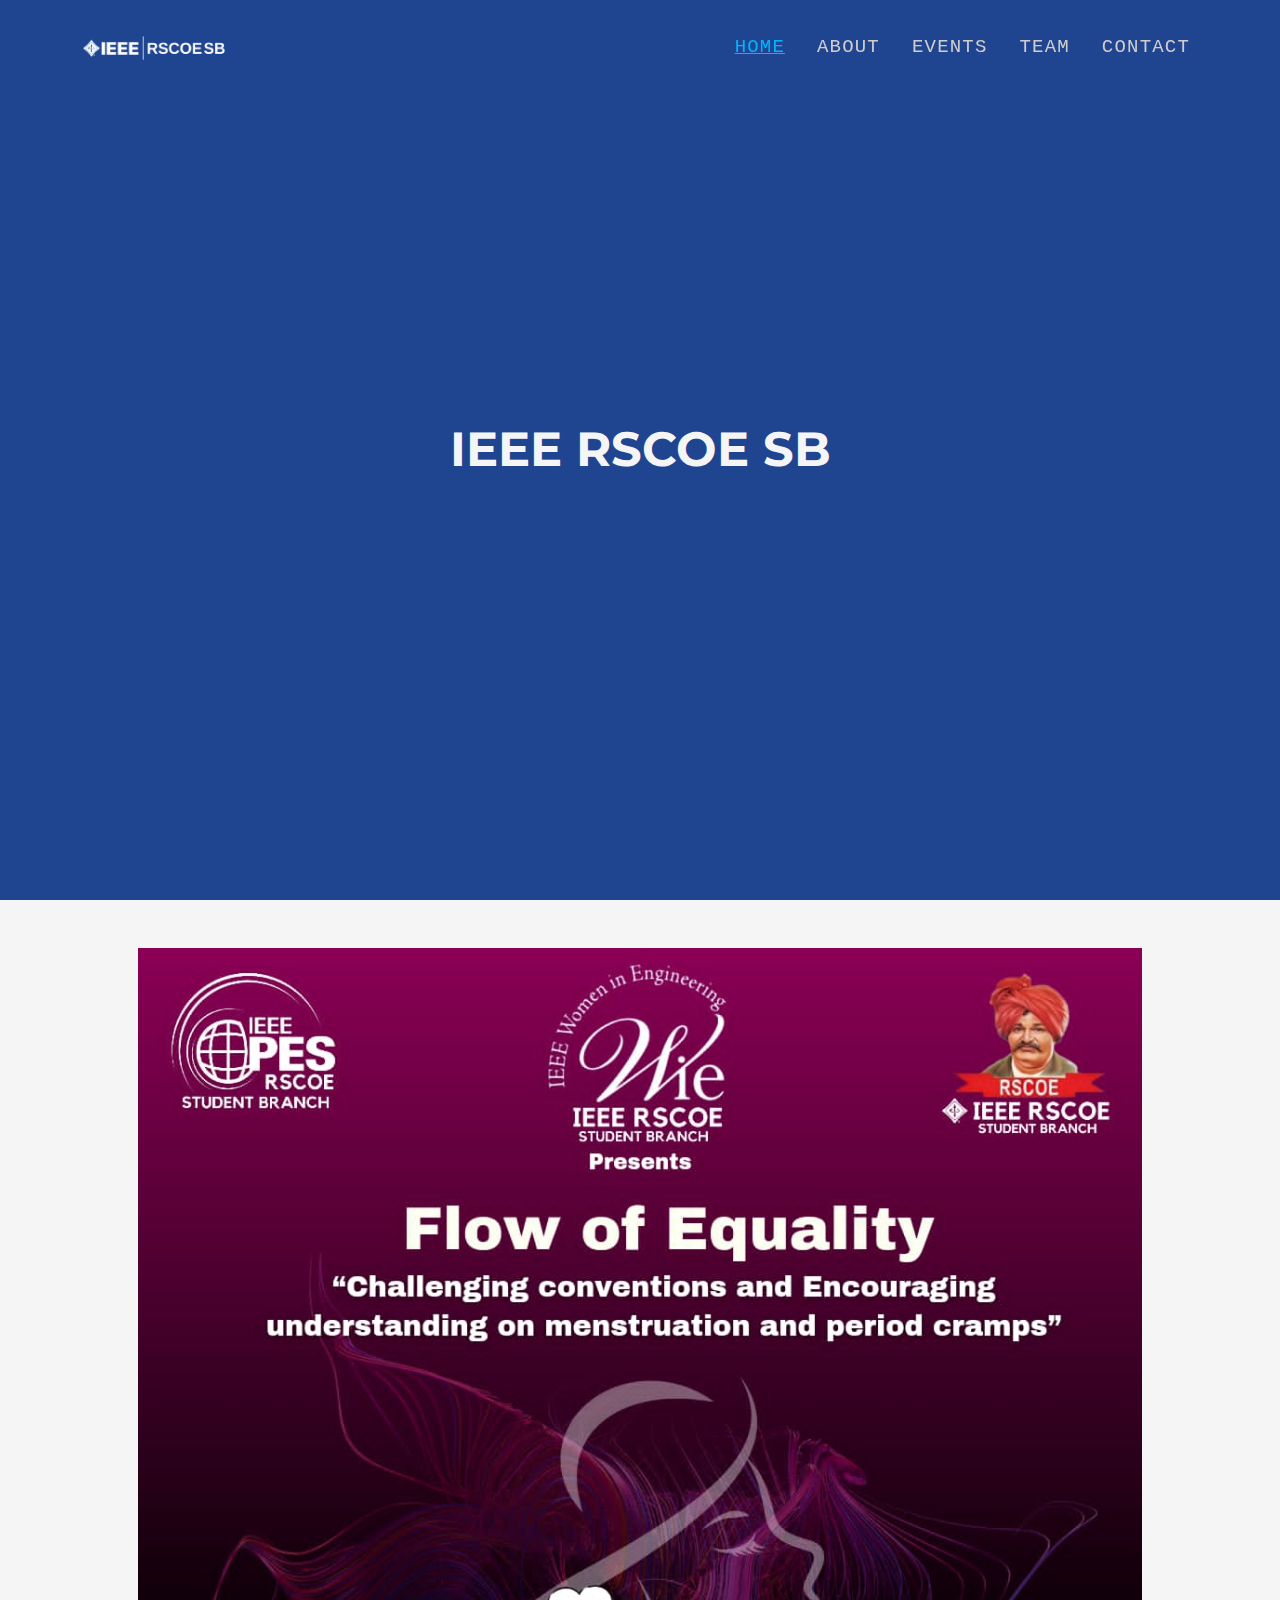
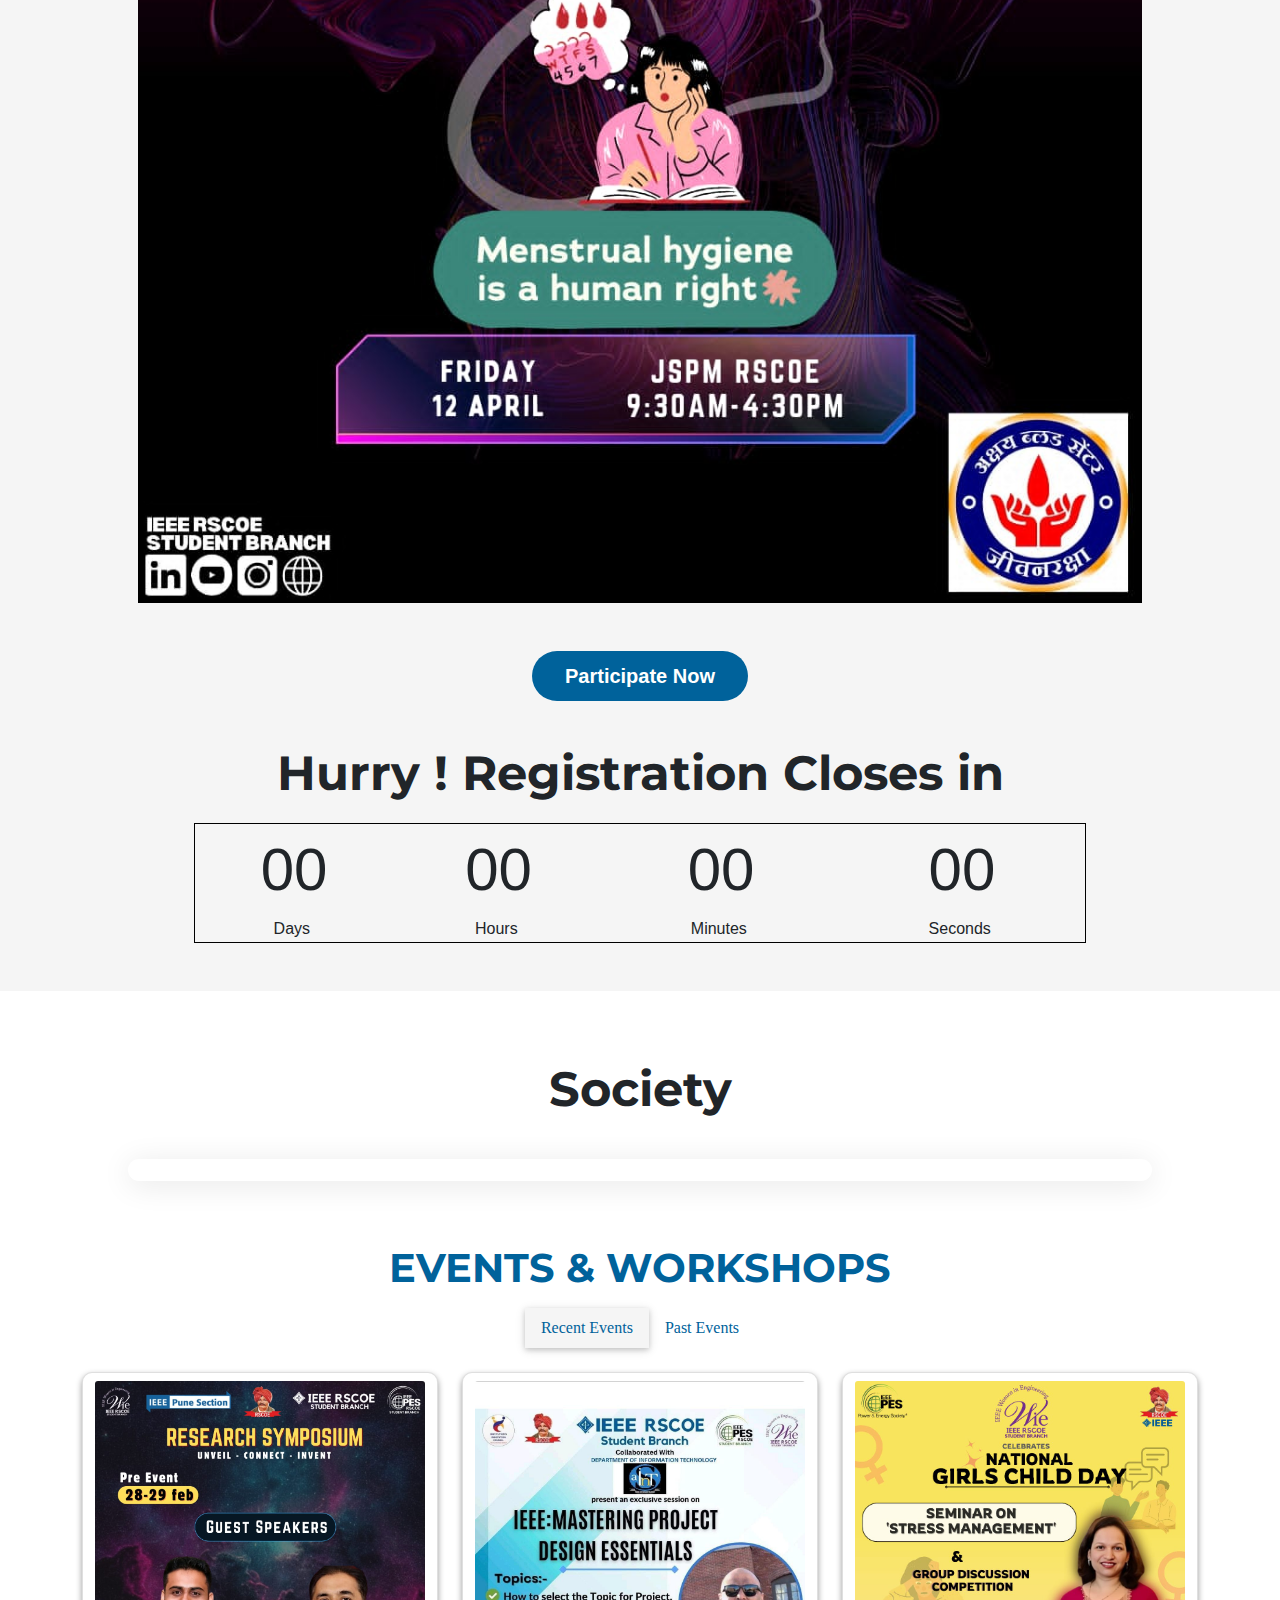
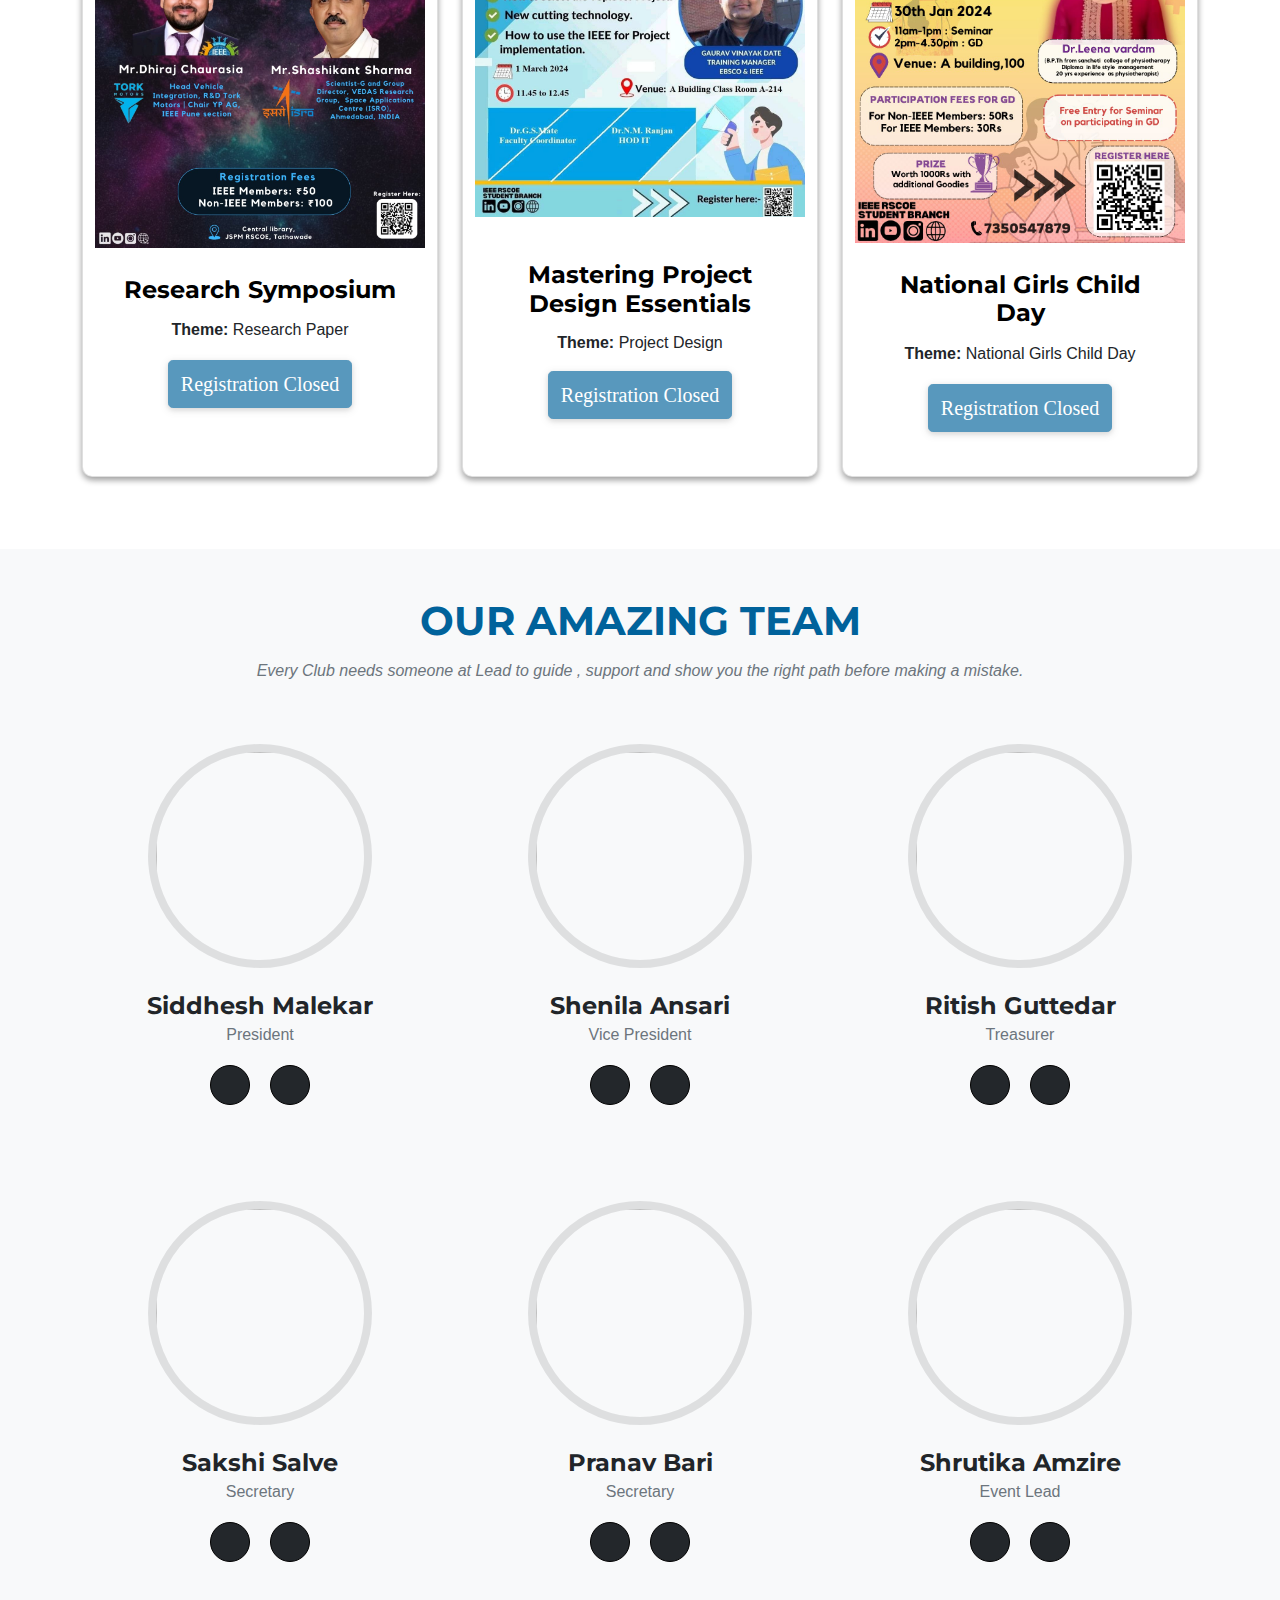
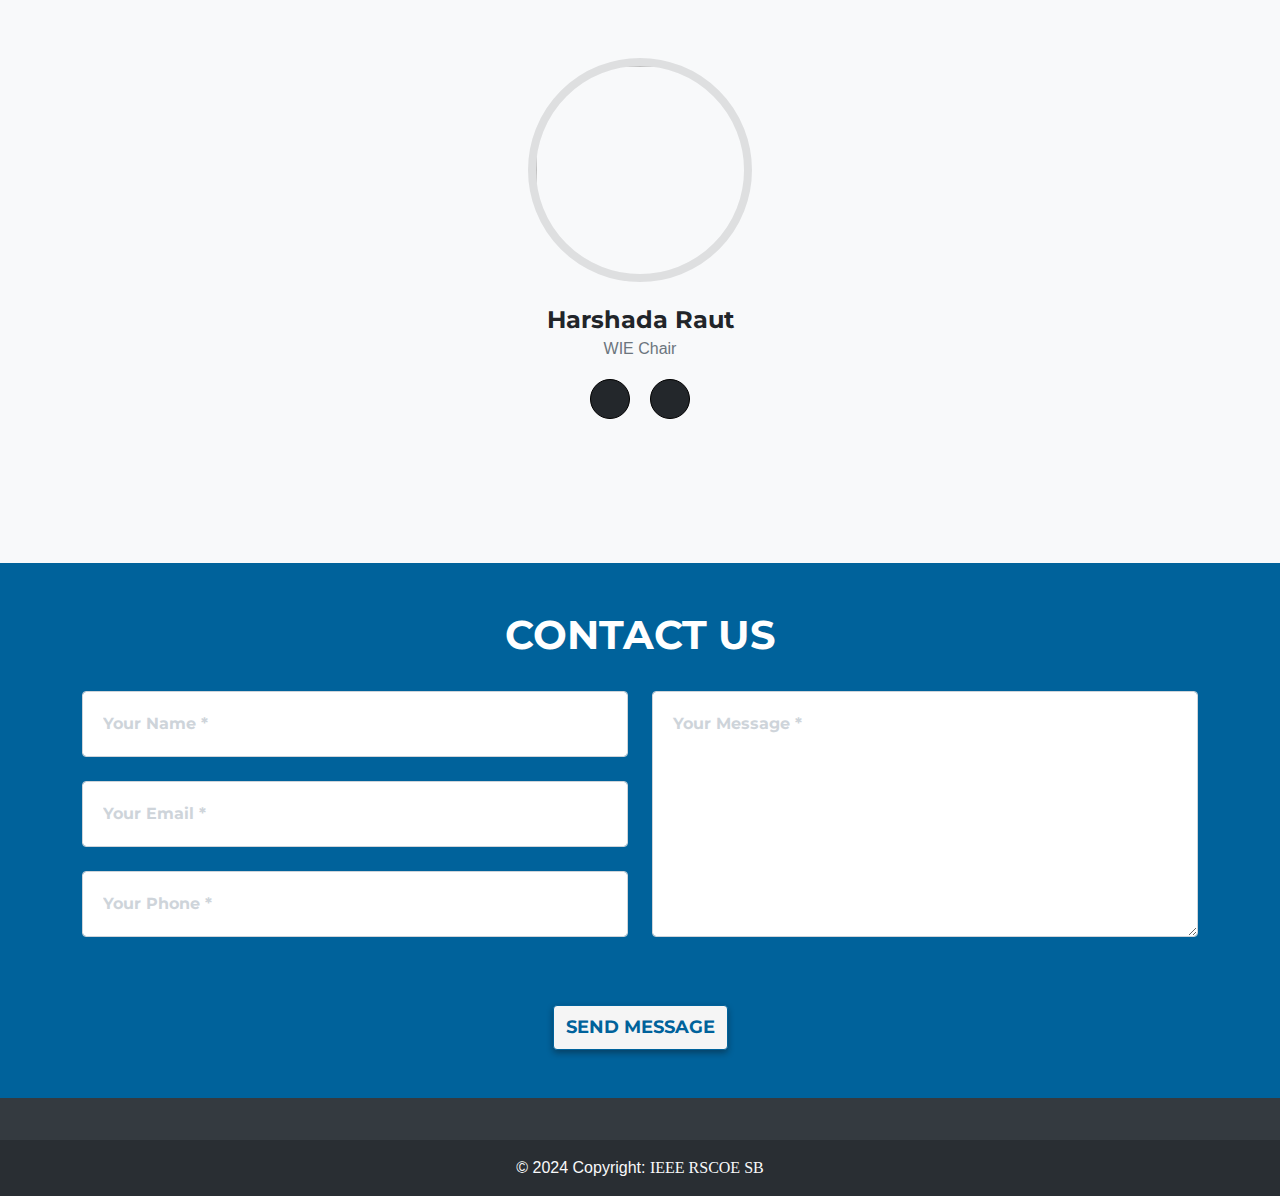
==== commit a869ca74: "update" ====
--- a/index.html
+++ b/index.html
@@ -21,7 +21,22 @@
   <link href="https://fonts.googleapis.com/css?family=Raleway::100,300,400,700,400italic,700italic" rel='stylesheet'>
   <!-- Core theme CSS (includes Bootstrap)-->
   <link href="css/styles.css" rel="stylesheet" />
-
+  <style>
+    .fade-in {
+
+      animation: fade-in 2s;
+    }
+
+    @keyframes fade-in {
+      from {
+        opacity: 0;
+      }
+
+      to {
+        opacity: 1;
+      }
+    }
+  </style>
 </head>
 
 <body id="page-top">
@@ -62,6 +77,11 @@
     <script src="http://cdn.jsdelivr.net/particles.js/2.0.0/particles.min.js"></script> <!-- stats.js lib -->
     <div id="particles-js" style="width: 100vw; height: 100vh;">
       <!-- This Text will be in the Center of the Homepage and Make Animation plus Responsiveness -->
+      <div class="text-center" style="position: absolute; top: 50%; left: 50%; transform: translate(-50%, -50%);">
+        <h1 style="
+        color: whitesmoke;
+    ">IEEE RSCOE SB</h1>
+      </div>
       <!-- <h2>IEEE RSCOE SB</h2> -->
     </div> <!--stats - count particles -->
 
@@ -280,7 +300,7 @@
   </section> -->
 
 
-    <section class="slider-section" style="   padding-bottom: 15px;padding-top: 30px; ">
+    <section class="slider-section" style="  padding-bottom: 15px;padding-top: 30px; ">
       <h1>Society</h1>
       <div class=" slider">
         <div class="slider-items">
